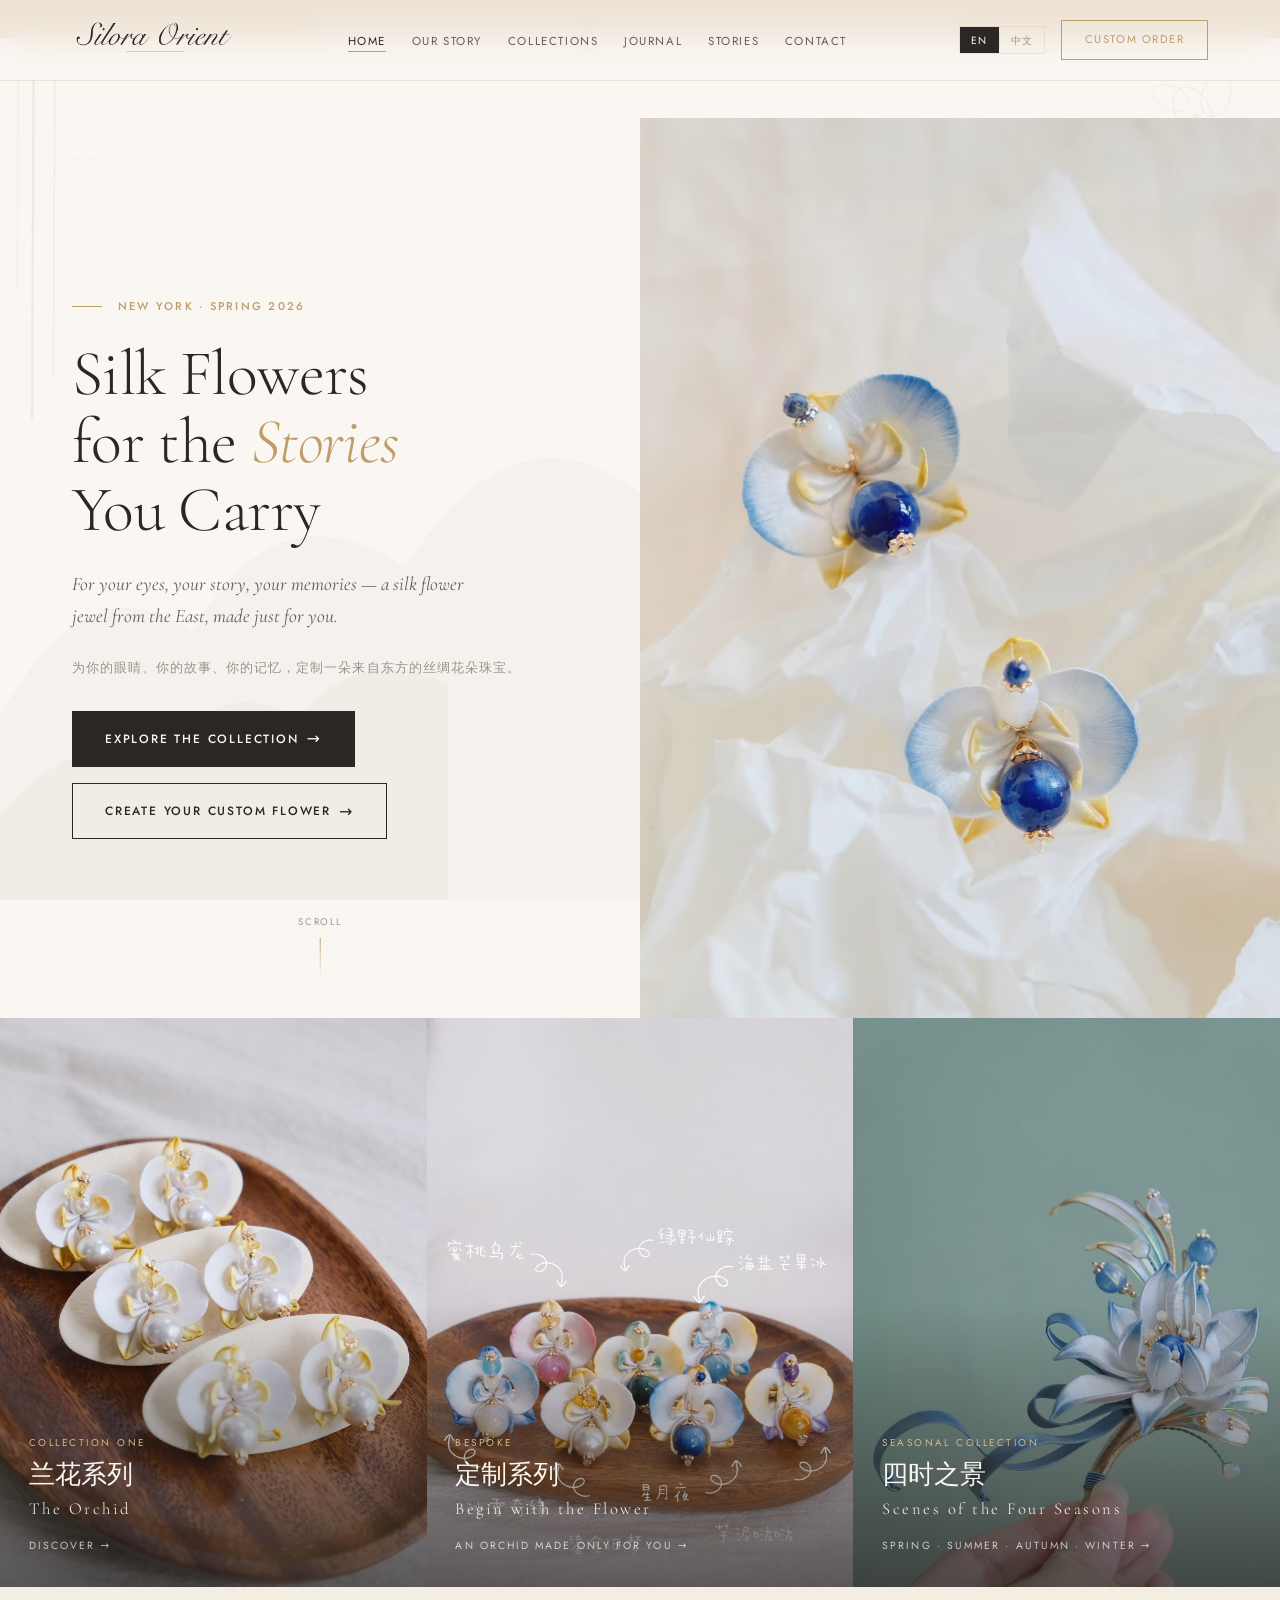
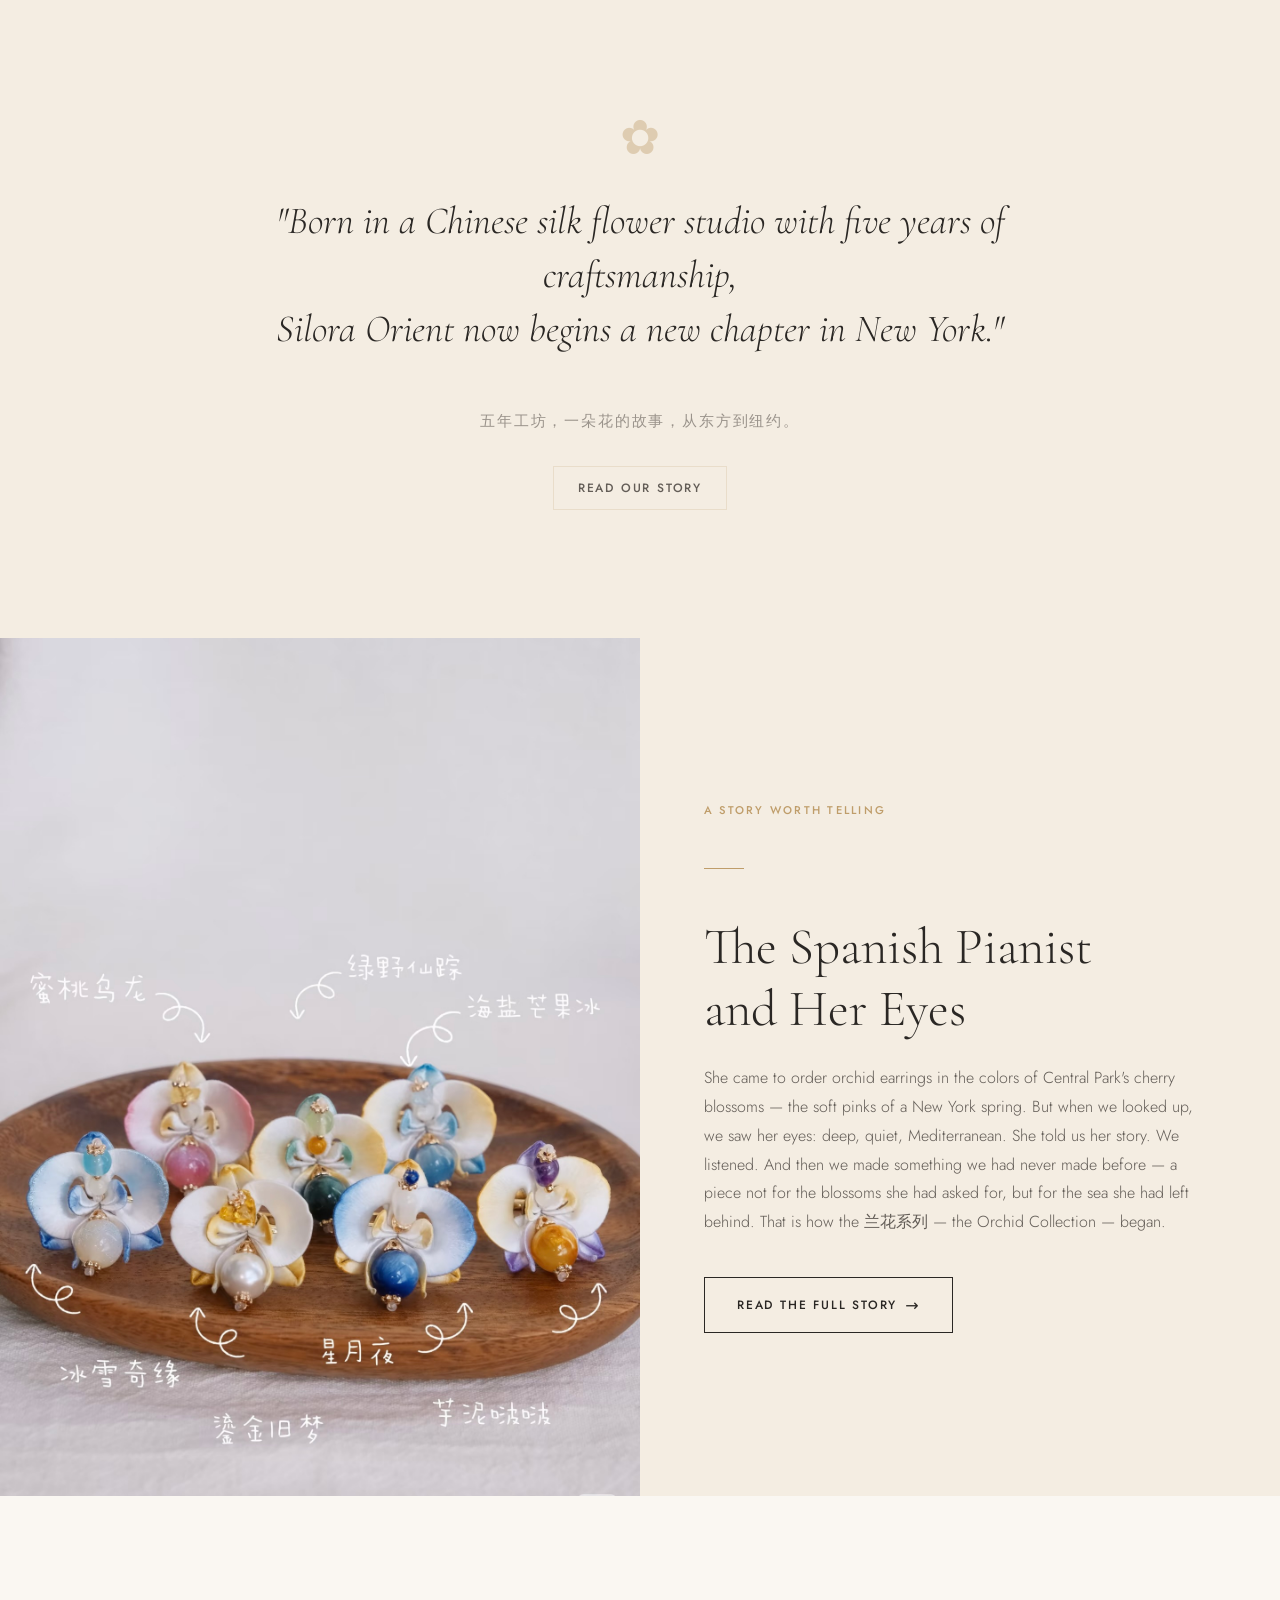
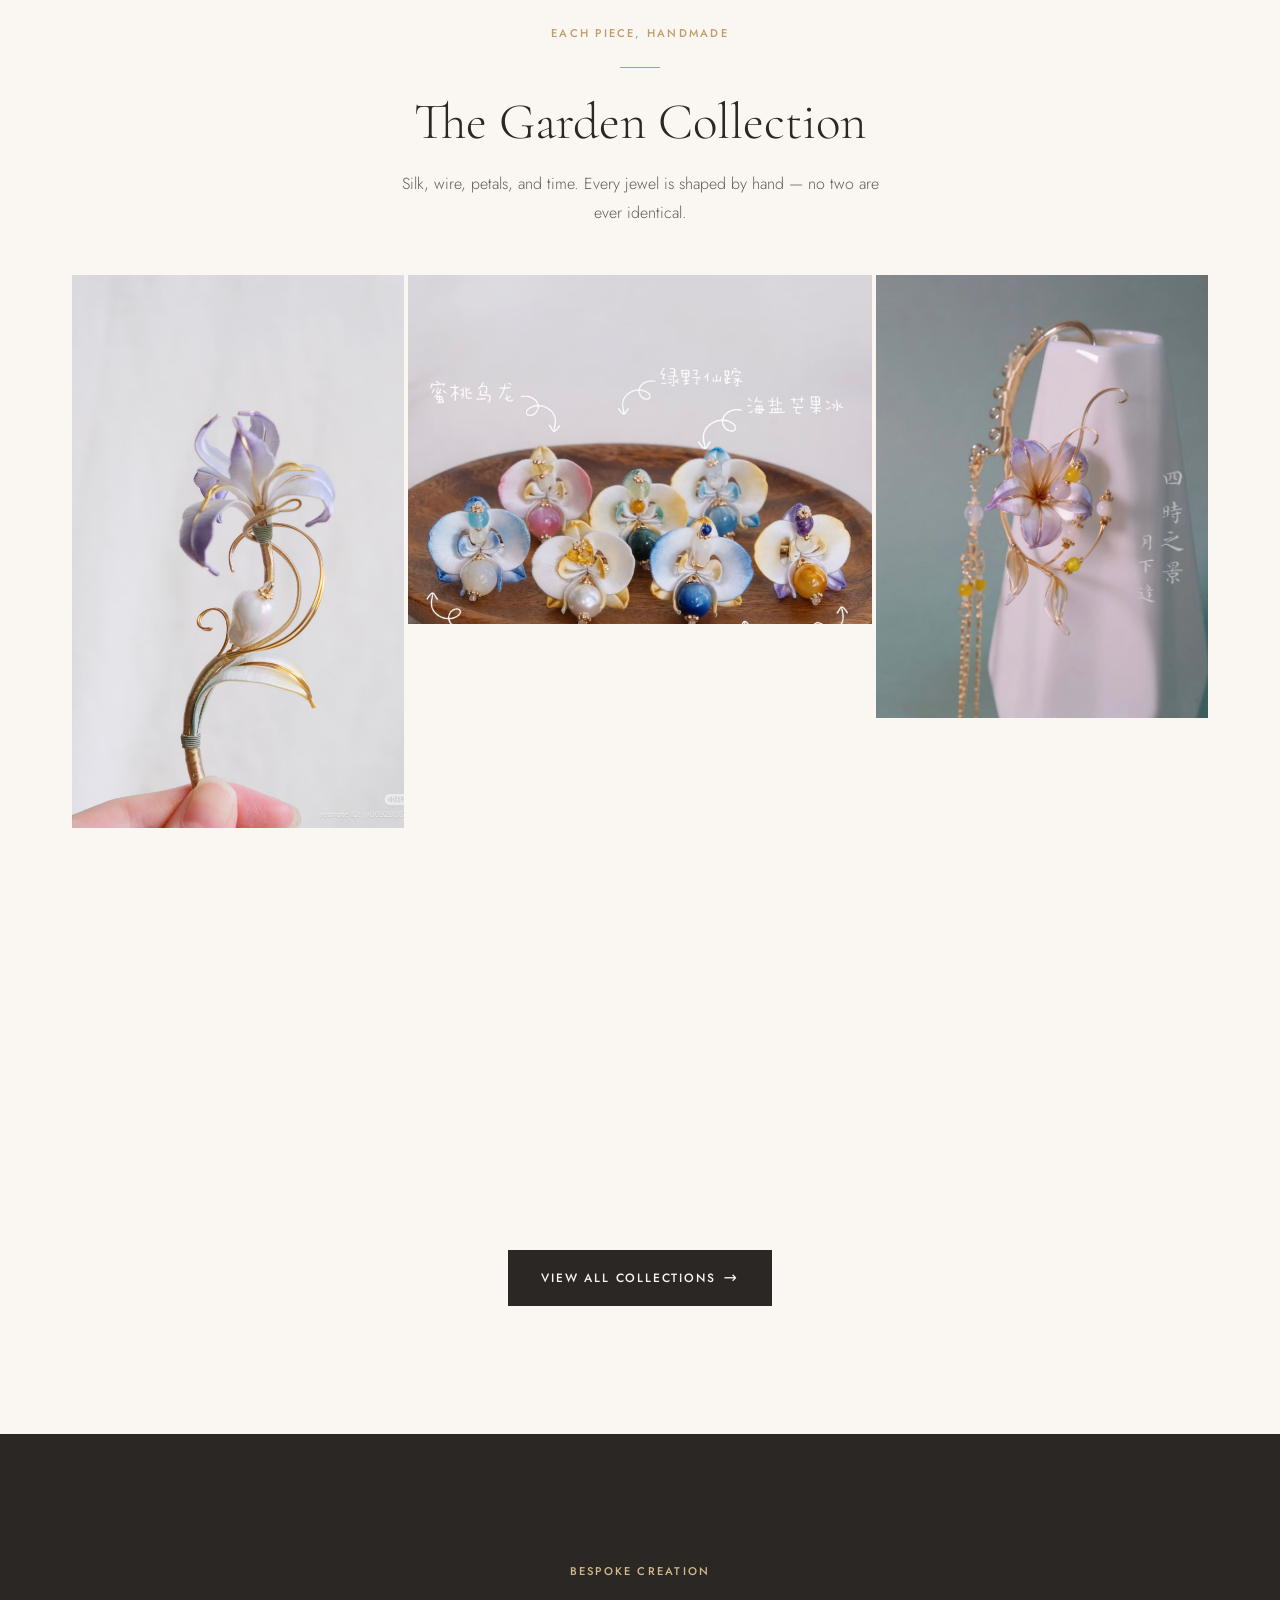
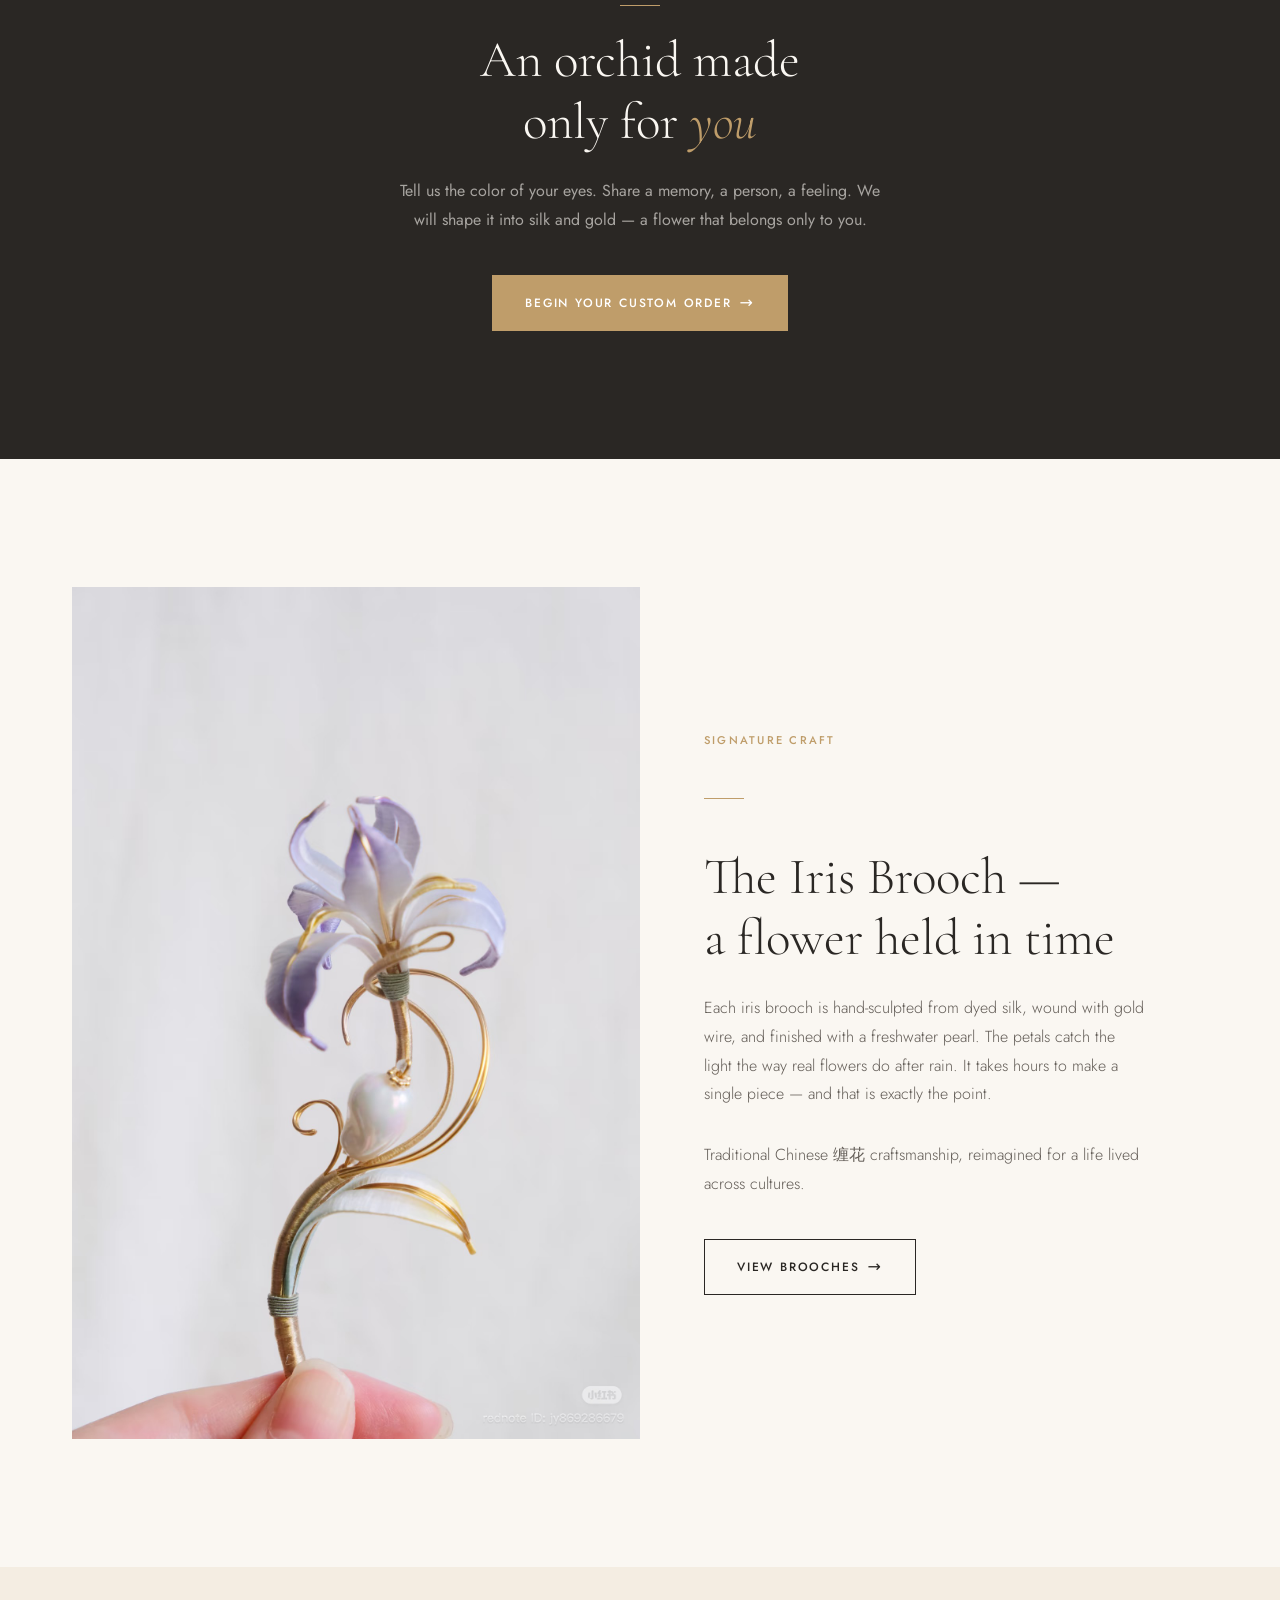
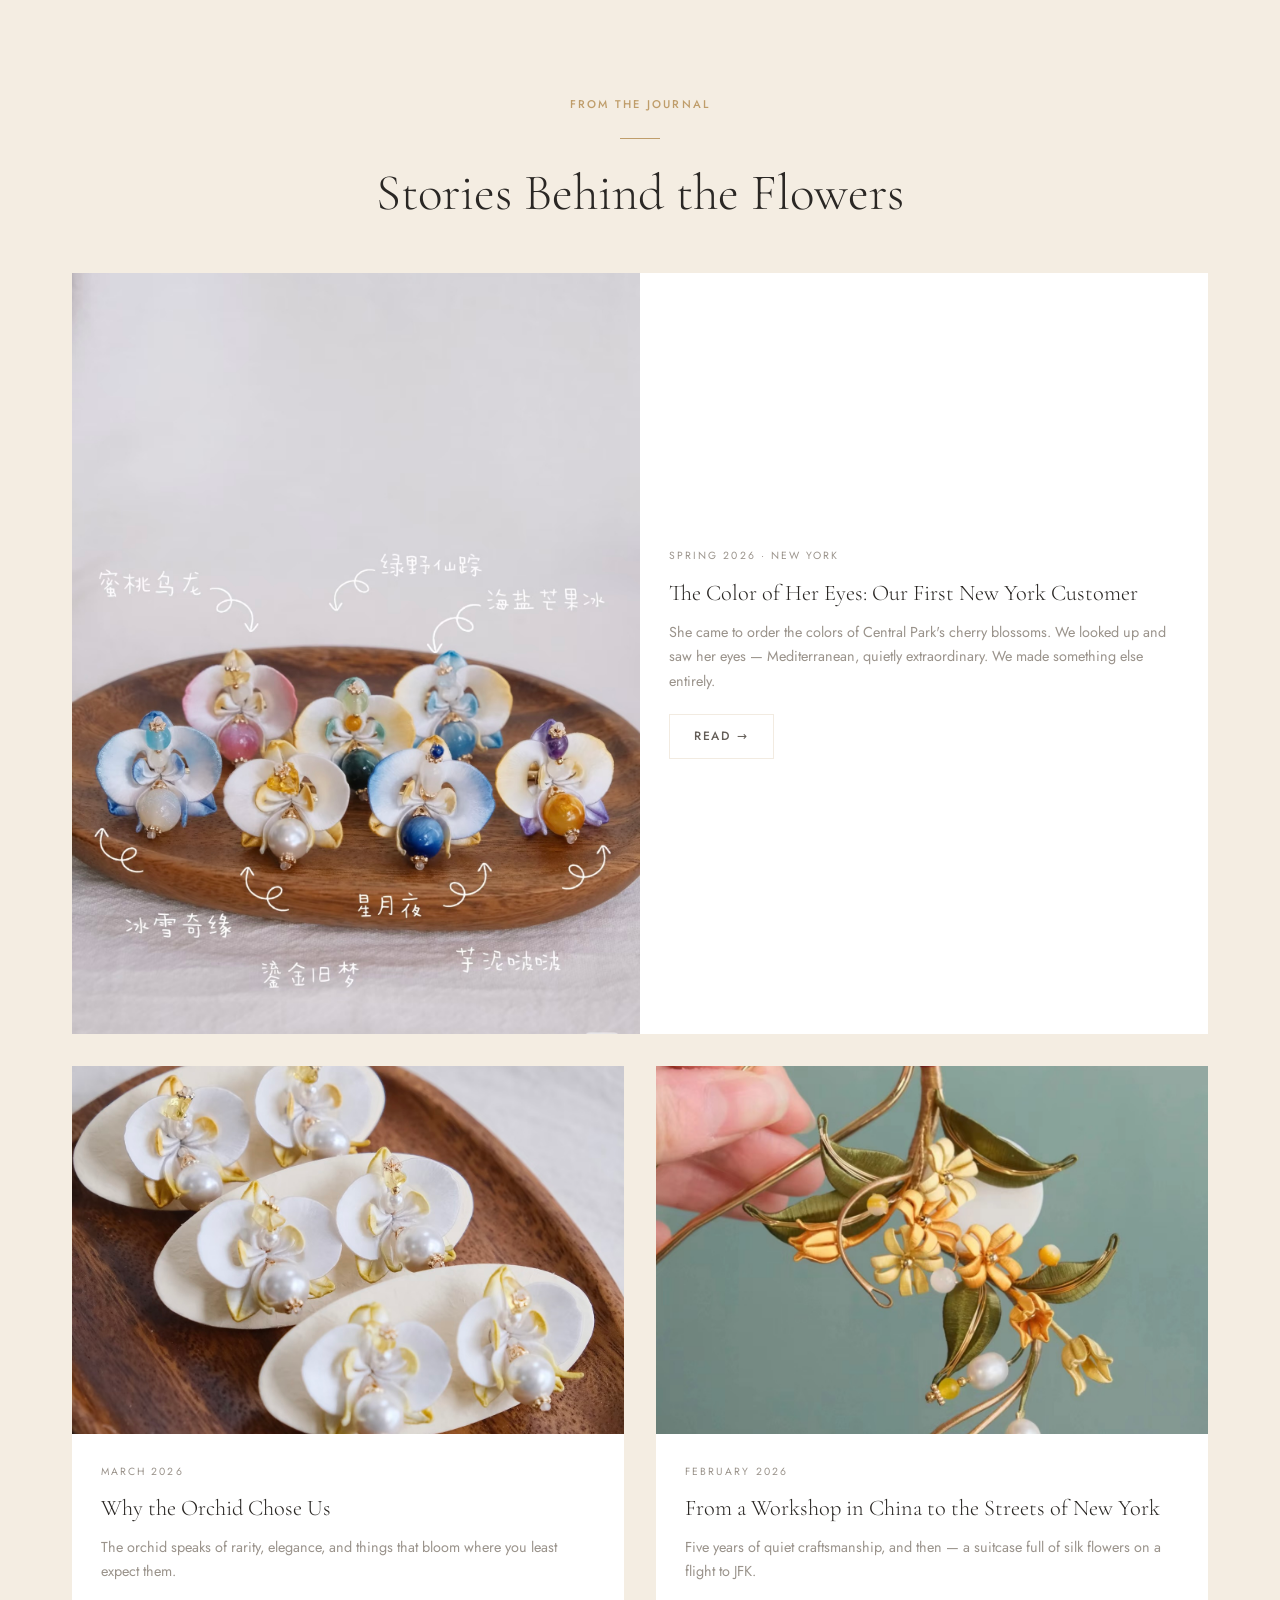
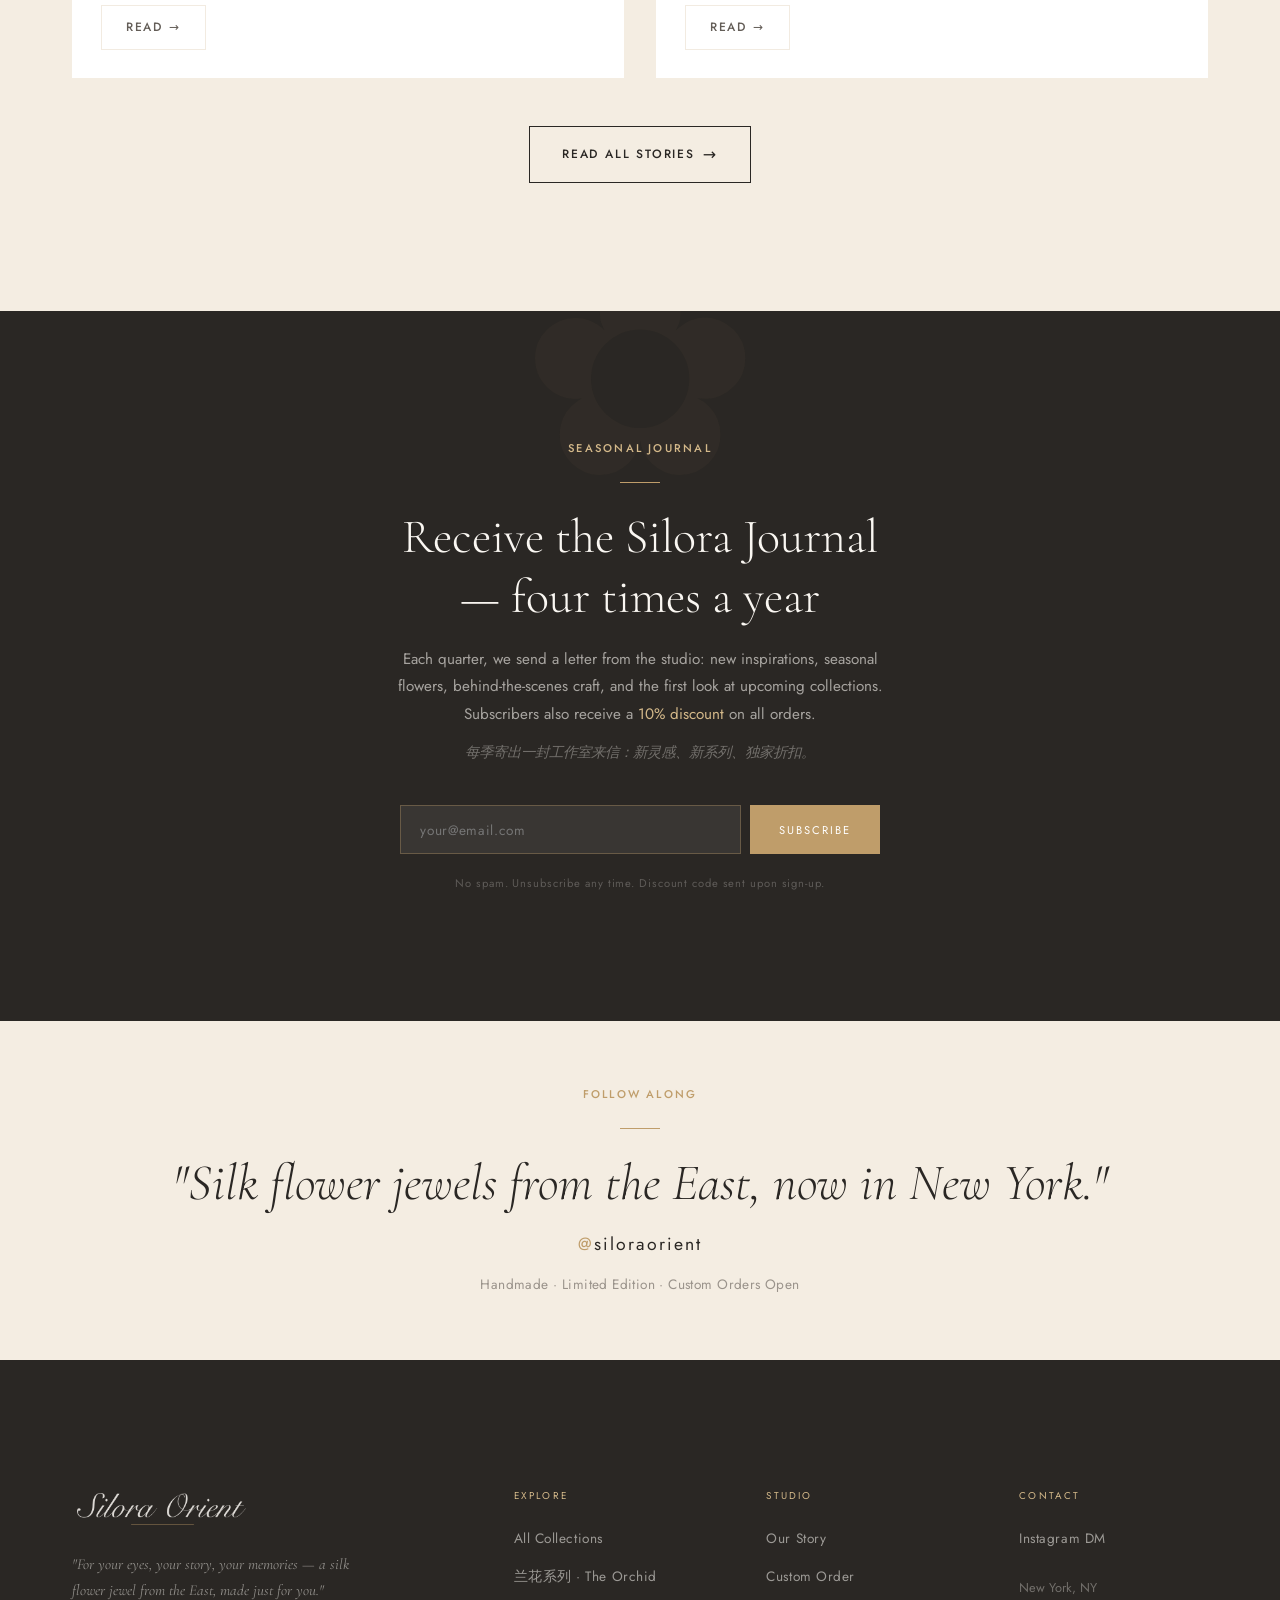
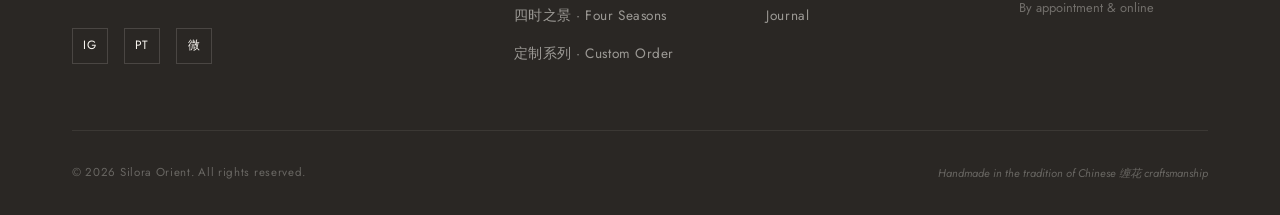
==== index.html @ 1bff58b3 "feat: Snell Roundhand handwritten logo across all pages Generate brand identity images (Pillow + mac" ====
<!DOCTYPE html>
<html lang="en">
<head>
  <meta charset="UTF-8" />
  <meta name="viewport" content="width=device-width, initial-scale=1.0" />
  <title>Silora Orient — Silk Flower Jewels from the East</title>
  <meta name="description" content="Handmade silk flower jewelry inspired by Eastern aesthetics, memory, and personal stories. Now in New York." />
  <link rel="stylesheet" href="styles.css" />
  <!-- Google Analytics 4 — replace G-XXXXXXXXXX with real Measurement ID -->
  <script async src="https://www.googletagmanager.com/gtag/js?id=G-XXXXXXXXXX"></script>
  <script>
    window.dataLayer = window.dataLayer || [];
    function gtag(){dataLayer.push(arguments);}
    gtag('js', new Date());
    gtag('config', 'G-XXXXXXXXXX');
  </script>
  <style>
    /* ---- Hero image placeholder colors ---- */
    .hero-image { background: linear-gradient(160deg, #EDE8DC 0%, #D4C9B8 100%); }

    /* ---- Manifesto special layout ---- */
    .manifesto-inner {
      display: flex;
      flex-direction: column;
      align-items: center;
      gap: 2rem;
    }
    .manifesto-floral {
      font-family: 'Cormorant Garamond', serif;
      font-size: 3rem;
      color: var(--gold);
      opacity: 0.4;
      line-height: 1;
    }

    /* ---- Gallery mosaic ---- */
    .gallery-mosaic {
      display: grid;
      grid-template-columns: 1fr 1.4fr 1fr;
      grid-template-rows: auto;
      gap: 4px;
    }
    .gallery-mosaic .gm-a {
      grid-column: 1; grid-row: 1 / 3;
      aspect-ratio: 3/5;
    }
    .gallery-mosaic .gm-b {
      grid-column: 2; grid-row: 1;
      aspect-ratio: 4/3;
    }
    .gallery-mosaic .gm-c {
      grid-column: 3; grid-row: 1;
      aspect-ratio: 3/4;
    }
    .gallery-mosaic .gm-d {
      grid-column: 2 / 4; grid-row: 2;
      aspect-ratio: 5/3;
    }

    @media (max-width: 768px) {
      .gallery-mosaic {
        grid-template-columns: 1fr 1fr;
        grid-template-rows: auto;
      }
      .gallery-mosaic .gm-a,
      .gallery-mosaic .gm-b,
      .gallery-mosaic .gm-c,
      .gallery-mosaic .gm-d {
        grid-column: auto; grid-row: auto; aspect-ratio: 1/1;
      }
    }

    /* ---- Instagram teaser ---- */
    .insta-strip {
      background: var(--cream);
      padding: 4rem var(--space-md);
      text-align: center;
    }
    .insta-handle {
      font-family: var(--font-sans);
      font-size: 1.1rem;
      letter-spacing: 0.12em;
      color: var(--text-dark);
      margin-top: 1rem;
    }
    .insta-handle span { color: var(--gold); }

    /* ---- NY Launch banner ---- */
    .launch-banner {
      background: var(--gold);
      color: var(--white);
      text-align: center;
      padding: 0.6rem;
      font-size: 0.7rem;
      letter-spacing: 0.2em;
      text-transform: uppercase;
      font-family: var(--font-sans);
    }

    /* ---- Teaser image placeholder backgrounds ---- */
    .teaser-eye    { background: linear-gradient(135deg, #D4C0C0 0%, #E8D0C8 100%); }
    .teaser-orchid { background: linear-gradient(135deg, #E8E4F0 0%, #C8B8D4 100%); }
    .teaser-memory { background: linear-gradient(135deg, #D8E4D0 0%, #C4CEBC 100%); }
  </style>
</head>
<body>

<!-- Launch Banner -->
<div class="launch-banner">
  Now in New York — Spring 2026 &nbsp;·&nbsp; Handmade silk flower jewelry from the East
</div>

<!-- Navigation -->
<nav class="nav" id="nav">
  <div class="nav-inner">
    <a href="index.html" class="nav-logo"><img src="images/silora-logo.png" alt="Silora Orient" /></a>
    <ul class="nav-links">
      <li><a href="index.html"            class="nav-link active" data-i18n="nav.home">Home</a></li>
      <li><a href="about.html"            class="nav-link" data-i18n="nav.our_story">Our Story</a></li>
      <li><a href="other-collections.html" class="nav-link" data-i18n="nav.collections">Collections</a></li>
      <li><a href="journal.html"          class="nav-link" data-i18n="nav.journal">Journal</a></li>
      <li><a href="stories.html"          class="nav-link" data-i18n="nav.stories">Stories</a></li>
      <li><a href="contact.html"          class="nav-link" data-i18n="nav.contact">Contact</a></li>
    </ul>
    <div style="display:flex; align-items:center; gap:1rem;">
      <div class="lang-switch" id="langSwitch">
        <button class="lang-btn active" data-lang="en">EN</button>
        <div class="lang-divider-line"></div>
        <button class="lang-btn" data-lang="zh">中文</button>
      </div>
      <a href="custom.html" class="nav-cta" data-i18n="nav.custom_order">Custom Order</a>
    </div>
    <button class="nav-hamburger" id="hamburger" aria-label="Menu">
      <span></span><span></span><span></span>
    </button>
  </div>
</nav>

<!-- Mobile Menu -->
<div class="mobile-menu" id="mobileMenu">
  <a href="index.html"            class="nav-link" data-i18n="nav.home">Home</a>
  <a href="about.html"            class="nav-link" data-i18n="nav.our_story">Our Story</a>
  <a href="other-collections.html" class="nav-link" data-i18n="nav.collections">Collections</a>
  <a href="journal.html"          class="nav-link" data-i18n="nav.journal">Journal</a>
  <a href="stories.html"          class="nav-link" data-i18n="nav.stories">Stories</a>
  <a href="contact.html"          class="nav-link" data-i18n="nav.contact">Contact</a>
  <a href="custom.html" class="btn btn-gold" style="margin-top:1rem;" data-i18n="nav.custom_order">Custom Order</a>
</div>

<!-- ============================================================ HERO -->
<section class="hero">
  <div class="hero-content">
    <div class="hero-eyebrow">
      <span class="t-label">New York · Spring 2026</span>
    </div>
    <h1 class="hero-title reveal">
      Silk Flowers<br>for the <em>Stories</em><br>You Carry
    </h1>
    <p class="hero-tagline reveal reveal-delay-1">
      For your eyes, your story, your memories — a silk flower jewel from the East, made just for you.
    </p>
    <p class="hero-chinese reveal reveal-delay-2">
      为你的眼睛、你的故事、你的记忆，定制一朵来自东方的丝绸花朵珠宝。
    </p>
    <div class="hero-actions reveal reveal-delay-3">
      <a href="other-collections.html" class="btn btn-primary btn-arrow">Explore the Collection</a>
      <a href="custom.html" class="btn btn-outline btn-arrow">Create Your Custom Flower</a>
    </div>
  </div>

  <div class="hero-image">
    <img src="images/blue%20orchid.jpg" alt="Blue silk orchid earrings — Silora Orient signature piece" />
  </div>

  <div class="hero-scroll" style="left:25%;">
    <span>Scroll</span>
    <div class="hero-scroll-line"></div>
  </div>
</section>

<!-- ============================================================ FEATURED COLLECTIONS -->
<section class="collections-teasers">

  <div class="teaser-card">
    <div class="teaser-eye" style="height:100%; min-height:500px;">
      <img src="images/white-orchid-earrings.jpg" alt="兰花系列 — The Orchid Collection, silk flower earrings" />
    </div>
    <div class="teaser-overlay">
      <span class="teaser-label">Collection One</span>
      <h2 class="teaser-title">兰花系列<br><em style="font-size:0.65em;letter-spacing:0.15em;font-style:normal;">The Orchid</em></h2>
      <a href="other-collections.html" class="teaser-link">Discover →</a>
    </div>
  </div>

  <div class="teaser-card">
    <div class="teaser-orchid" style="height:100%; min-height:500px;">
      <img src="images/orchid-collection.jpg" alt="定制系列 — Bespoke silk orchid jewelry" />
    </div>
    <div class="teaser-overlay">
      <span class="teaser-label">Bespoke</span>
      <h2 class="teaser-title">定制系列<br><em style="font-size:0.65em;letter-spacing:0.15em;font-style:normal;">Begin with the Flower</em></h2>
      <a href="custom.html" class="teaser-link">An orchid made only for you →</a>
    </div>
  </div>

  <div class="teaser-card">
    <div class="teaser-memory" style="height:100%; min-height:500px;">
      <img src="images/lotus-rising.jpg" alt="四时之景 — Four Seasons Collection, lotus in summer" />
    </div>
    <div class="teaser-overlay">
      <span class="teaser-label">Seasonal Collection</span>
      <h2 class="teaser-title">四时之景<br><em style="font-size:0.65em;letter-spacing:0.15em;font-style:normal;">Scenes of the Four Seasons</em></h2>
      <a href="other-collections.html" class="teaser-link">Spring · Summer · Autumn · Winter →</a>
    </div>
  </div>

</section>

<!-- ============================================================ MANIFESTO -->
<div class="manifesto">
  <div class="manifesto-inner">
    <div class="manifesto-floral">✿</div>
    <blockquote class="manifesto-quote reveal">
      "Born in a Chinese silk flower studio with five years of craftsmanship,<br>
      Silora Orient now begins a new chapter in New York."
    </blockquote>
    <p class="manifesto-quote-zh reveal reveal-delay-1">
      五年工坊，一朵花的故事，从东方到纽约。
    </p>
    <a href="about.html" class="btn btn-ghost reveal reveal-delay-2">Read Our Story</a>
  </div>
</div>

<!-- ============================================================ STORY STRIP: First Customer -->
<div class="story-strip">
  <div class="story-strip-image">
    <img src="images/orchid-collection.jpg" alt="The first customer's silk flower earrings — blue and pink orchids inspired by her eyes" />
  </div>
  <div class="story-strip-content">
    <p class="t-label reveal">A Story Worth Telling</p>
    <div class="divider divider-left"></div>
    <h2 class="t-headline reveal reveal-delay-1">
      The Spanish Pianist<br>and Her Eyes
    </h2>
    <p class="t-body reveal reveal-delay-2">
      She came to order orchid earrings in the colors of Central Park's cherry blossoms — the soft pinks of a New York spring. But when we looked up, we saw her eyes: deep, quiet, Mediterranean. She told us her story. We listened. And then we made something we had never made before — a piece not for the blossoms she had asked for, but for the sea she had left behind. That is how the 兰花系列 — the Orchid Collection — began.
    </p>
    <div class="reveal reveal-delay-3">
      <a href="about.html#first-customer" class="btn btn-outline btn-arrow" style="margin-top:1rem;">Read the Full Story</a>
    </div>
  </div>
</div>

<!-- ============================================================ GALLERY MOSAIC -->
<section style="background: var(--ivory); padding: var(--space-xl) 0;">
  <div class="container">
    <div style="text-align:center; margin-bottom: 3rem;">
      <p class="t-label reveal">Each Piece, Handmade</p>
      <div class="divider"></div>
      <h2 class="t-headline reveal reveal-delay-1">The Garden Collection</h2>
      <p class="t-body reveal reveal-delay-2" style="max-width:480px; margin: 1rem auto 0;">
        Silk, wire, petals, and time. Every jewel is shaped by hand — no two are ever identical.
      </p>
    </div>

    <div class="gallery-mosaic">
      <div class="gm-a gallery-item img-bg-iris">
        <img src="images/iris-brooch.jpg" alt="Purple iris silk brooch with pearl and gold wire" />
      </div>
      <div class="gm-b gallery-item img-bg-orchid">
        <img src="images/orchid-collection.jpg" alt="Orchid earrings collection — multiple color stories" />
      </div>
      <div class="gm-c gallery-item img-bg-pearl">
        <img src="images/lily-moonlight.jpg" alt="Lily in Moonlight — spring series silk flower jewelry" />
      </div>
      <div class="gm-d gallery-item img-bg-pearl">
        <img src="images/white-orchid-earrings.jpg" alt="White orchid pearl earrings — signature collection" />
      </div>
    </div>

    <div style="text-align:center; margin-top: 3rem;">
      <a href="other-collections.html" class="btn btn-primary btn-arrow reveal">View All Collections</a>
    </div>
  </div>
</section>

<!-- ============================================================ CUSTOM ORDER TEASER -->
<section style="background: var(--text-dark); padding: var(--space-xl) 0; text-align: center;">
  <div class="container">
    <p class="t-label" style="color: var(--gold-light);" class="reveal">Bespoke Creation</p>
    <div class="divider"></div>
    <h2 style="font-family: var(--font-serif); font-size: clamp(2rem, 4vw, 3.5rem); font-weight: 300; color: var(--ivory); line-height: 1.2; margin-bottom: 1.5rem;" class="reveal">
      An orchid made<br>only for <em style="color: var(--gold); font-style: italic;">you</em>
    </h2>
    <p style="max-width: 480px; margin: 0 auto 2.5rem; font-size: 1rem; color: rgba(250,247,242,0.6); line-height: 1.8;" class="reveal">
      Tell us the color of your eyes. Share a memory, a person, a feeling. We will shape it into silk and gold — a flower that belongs only to you.
    </p>
    <a href="custom.html" class="btn btn-gold btn-arrow reveal">Begin Your Custom Order</a>
  </div>
</section>

<!-- ============================================================ IRIS BROOCH FEATURE -->
<section style="padding: var(--space-xl) 0; background: var(--ivory);">
  <div class="container">
    <div class="feature-block">
      <div class="feature-image img-bg-iris">
        <img src="images/iris-brooch.jpg" alt="Handmade purple iris brooch — silk petals, pearl, gold wire" style="object-position: center top;" />
      </div>
      <div class="feature-content">
        <p class="t-label reveal">Signature Craft</p>
        <div class="divider divider-left"></div>
        <h2 class="t-headline reveal reveal-delay-1">
          The Iris Brooch —<br>a flower held in time
        </h2>
        <p class="t-body reveal reveal-delay-2">
          Each iris brooch is hand-sculpted from dyed silk, wound with gold wire, and finished with a freshwater pearl. The petals catch the light the way real flowers do after rain. It takes hours to make a single piece — and that is exactly the point.
        </p>
        <p class="t-body reveal reveal-delay-3" style="margin-top: 0.5rem;">
          Traditional Chinese 缠花 craftsmanship, reimagined for a life lived across cultures.
        </p>
        <a href="collections.html" class="btn btn-outline btn-arrow reveal reveal-delay-4" style="width: fit-content; margin-top: 1rem;">View Brooches</a>
      </div>
    </div>
  </div>
</section>

<!-- ============================================================ JOURNAL PREVIEW -->
<section style="background: var(--cream); padding: var(--space-xl) 0;">
  <div class="container">
    <div style="text-align: center; margin-bottom: 3rem;">
      <p class="t-label reveal">From the Journal</p>
      <div class="divider"></div>
      <h2 class="t-headline reveal reveal-delay-1">Stories Behind the Flowers</h2>
    </div>

    <div class="journal-grid">
      <div class="journal-card featured reveal">
        <div class="journal-card-image">
          <img src="images/orchid-collection.jpg" alt="The story of the first customer and eye color jewelry" />
        </div>
        <div class="journal-card-body">
          <span class="journal-date">Spring 2026 · New York</span>
          <h3 class="journal-title">The Color of Her Eyes: Our First New York Customer</h3>
          <p class="journal-excerpt">
            She came to order the colors of Central Park's cherry blossoms. We looked up and saw her eyes — Mediterranean, quietly extraordinary. We made something else entirely.
          </p>
          <a href="journal.html" class="btn btn-ghost" style="width: fit-content; margin-top: 0.5rem;">Read →</a>
        </div>
      </div>

      <div class="journal-card reveal reveal-delay-1">
        <div class="journal-card-image img-bg-iris">
          <img src="images/white-orchid-earrings.jpg" alt="Why orchids became the symbol of Silora Orient" />
        </div>
        <div class="journal-card-body">
          <span class="journal-date">March 2026</span>
          <h3 class="journal-title">Why the Orchid Chose Us</h3>
          <p class="journal-excerpt">The orchid speaks of rarity, elegance, and things that bloom where you least expect them.</p>
          <a href="journal.html" class="btn btn-ghost" style="width: fit-content; margin-top: 0.5rem;">Read →</a>
        </div>
      </div>

      <div class="journal-card reveal reveal-delay-2">
        <div class="journal-card-image img-bg-garden">
          <img src="images/osmanthus-1.jpg" alt="From a Chinese studio to New York" />
        </div>
        <div class="journal-card-body">
          <span class="journal-date">February 2026</span>
          <h3 class="journal-title">From a Workshop in China to the Streets of New York</h3>
          <p class="journal-excerpt">Five years of quiet craftsmanship, and then — a suitcase full of silk flowers on a flight to JFK.</p>
          <a href="journal.html" class="btn btn-ghost" style="width: fit-content; margin-top: 0.5rem;">Read →</a>
        </div>
      </div>
    </div>

    <div style="text-align: center; margin-top: 3rem;">
      <a href="journal.html" class="btn btn-outline btn-arrow reveal">Read All Stories</a>
    </div>
  </div>
</section>

<!-- ============================================================ JOURNAL SUBSCRIPTION -->
<section id="subscribe" style="background: var(--text-dark); padding: var(--space-xl) 0; position: relative; overflow: hidden;">
  <div style="position: absolute; top: -10%; left: 50%; transform: translateX(-50%); font-family: var(--font-serif); font-size: 18rem; color: rgba(191,157,106,0.04); line-height: 1; pointer-events: none; white-space: nowrap; user-select: none;">✿</div>
  <div class="container" style="position: relative; z-index: 1; max-width: 680px; text-align: center;">
    <p class="t-label reveal" style="color: var(--gold-light);">Seasonal Journal</p>
    <div class="divider"></div>
    <h2 class="reveal reveal-delay-1" style="font-family: var(--font-serif); font-size: clamp(2rem, 4vw, 3rem); font-weight: 300; color: var(--ivory); line-height: 1.25; margin-bottom: 1.2rem;">
      Receive the Silora Journal<br>— four times a year
    </h2>
    <p class="reveal reveal-delay-2" style="font-size: 0.95rem; color: rgba(250,247,242,0.6); line-height: 1.8; max-width: 500px; margin: 0 auto 0.8rem;">
      Each quarter, we send a letter from the studio: new inspirations, seasonal flowers, behind-the-scenes craft, and the first look at upcoming collections. Subscribers also receive a <strong style="color: var(--gold-light); font-weight: 400;">10% discount</strong> on all orders.
    </p>
    <p class="reveal reveal-delay-2" style="font-family: var(--font-serif); font-style: italic; font-size: 0.9rem; color: rgba(250,247,242,0.35); margin-bottom: 2.5rem;">每季寄出一封工作室来信：新灵感、新系列、独家折扣。</p>

    <form id="subscribeForm" action="https://formspree.io/f/xlgopzqb" method="POST" class="reveal reveal-delay-3"
          style="display: flex; gap: 0; max-width: 480px; margin: 0 auto; flex-wrap: wrap; gap: 0.6rem;">
      <input type="hidden" name="_subject" value="New Journal Subscriber — Silora Orient" />
      <input type="hidden" name="type" value="journal_subscription" />
      <input type="email" name="email" required placeholder="your@email.com"
             style="flex: 1; min-width: 220px; padding: 0.85rem 1.2rem; background: rgba(255,255,255,0.07); border: 1px solid rgba(191,157,106,0.35); color: var(--ivory); font-family: var(--font-sans); font-size: 0.85rem; outline: none; letter-spacing: 0.05em;"
             onfocus="this.style.borderColor='var(--gold)'" onblur="this.style.borderColor='rgba(191,157,106,0.35)'" />
      <button type="submit"
              style="padding: 0.85rem 1.8rem; background: var(--gold); color: var(--white); border: none; font-family: var(--font-sans); font-size: 0.7rem; letter-spacing: 0.18em; text-transform: uppercase; cursor: pointer; transition: background 0.2s; white-space: nowrap;"
              onmouseover="this.style.background='var(--gold-light)'" onmouseout="this.style.background='var(--gold)'">
        Subscribe
      </button>
    </form>
    <p id="subscribeConfirm" style="display:none; margin-top:1.2rem; font-family: var(--font-serif); font-style: italic; color: var(--gold-light); font-size: 0.95rem;">
      Thank you — your first letter is on its way. ✿
    </p>
    <p class="reveal reveal-delay-4" style="margin-top: 1.2rem; font-size: 0.7rem; color: rgba(250,247,242,0.25); letter-spacing: 0.08em;">
      No spam. Unsubscribe any time. Discount code sent upon sign-up.
    </p>
  </div>
</section>
<script>
  document.getElementById('subscribeForm').addEventListener('submit', function(e) {
    e.preventDefault();
    fetch(this.action, { method: 'POST', body: new FormData(this), headers: { 'Accept': 'application/json' } })
      .then(r => {
        if (r.ok) {
          this.style.display = 'none';
          document.getElementById('subscribeConfirm').style.display = 'block';
        }
      });
  });
</script>

<!-- ============================================================ INSTAGRAM -->
<div class="insta-strip">
  <p class="t-label reveal">Follow Along</p>
  <div class="divider"></div>
  <p class="t-headline reveal reveal-delay-1" style="font-family: var(--font-serif); font-style: italic;">
    "Silk flower jewels from the East, now in New York."
  </p>
  <p class="insta-handle reveal reveal-delay-2"><span>@</span>siloraorient</p>
  <p class="t-small reveal reveal-delay-3" style="margin-top: 0.8rem;">
    Handmade · Limited Edition · Custom Orders Open
  </p>
</div>

<!-- ============================================================ FOOTER -->
<footer class="footer">
  <div class="container">
    <div class="footer-top">
      <div class="footer-brand">
        <div class="nav-logo" style="color: var(--ivory); margin-bottom: 1rem;"><img src="images/silora-logo-light.png" alt="Silora Orient" /></div>
        <p class="footer-tagline">
          "For your eyes, your story, your memories — a silk flower jewel from the East, made just for you."
        </p>
        <div class="footer-social">
          <a href="#" aria-label="Instagram">IG</a>
          <a href="#" aria-label="Pinterest">PT</a>
          <a href="#" aria-label="WeChat">微</a>
        </div>
      </div>

      <div>
        <p class="footer-col-title">Explore</p>
        <ul class="footer-links">
          <li><a href="other-collections.html">All Collections</a></li>
          <li><a href="other-collections.html">兰花系列 · The Orchid</a></li>
          <li><a href="other-collections.html">四时之景 · Four Seasons</a></li>
          <li><a href="custom.html">定制系列 · Custom Order</a></li>
        </ul>
      </div>

      <div>
        <p class="footer-col-title">Studio</p>
        <ul class="footer-links">
          <li><a href="about.html">Our Story</a></li>
          <li><a href="custom.html">Custom Order</a></li>
          <li><a href="journal.html">Journal</a></li>
        </ul>
      </div>

      <div>
        <p class="footer-col-title">Contact</p>
        <ul class="footer-links">
          
          <li><a href="#">Instagram DM</a></li>
          <li style="margin-top: 1rem; color: rgba(250,247,242,0.35); font-size: 0.8rem; line-height: 1.5;">
            New York, NY<br>By appointment &amp; online
          </li>
        </ul>
      </div>
    </div>

    <div class="footer-bottom">
      <p class="footer-copy">© 2026 Silora Orient. All rights reserved.</p>
      <p class="footer-note">Handmade in the tradition of Chinese 缠花 craftsmanship</p>
    </div>
  </div>
</footer>

<script src="main.js"></script>
</body>
</html>
---- styles.css ----
/* ============================================================
   SILORA ORIENT — Design System
   Colors · Typography · Layout · Animations
   ============================================================ */

/* ---------- Google Fonts ---------- */
@import url('https://fonts.googleapis.com/css2?family=Cormorant+Garamond:ital,wght@0,300;0,400;0,500;0,600;1,300;1,400;1,500&family=Jost:wght@300;400;500&family=Parisienne&display=swap');

/* ---------- Custom Properties ---------- */
:root {
  /* Colors */
  --ivory:      #FAF7F2;
  --cream:      #F4EDE2;
  --cream-mid:  #EDE3D4;
  --blush:      #F0D6CF;
  --blush-deep: #D9A89E;
  --gold:       #BF9D6A;
  --gold-light: #D4B98A;
  --sage:       #A8B89C;
  --sage-light: #C8D5C0;
  --lavender:   #C4BAD4;
  --text-dark:  #2A2724;
  --text-mid:   #635D57;
  --text-light: #9A938B;
  --white:      #FFFFFF;
  --border:     rgba(191, 157, 106, 0.2);
  --shadow:     rgba(42, 39, 36, 0.06);

  /* Typography */
  --font-serif: 'Cormorant Garamond', Georgia, serif;
  --font-sans:  'Jost', system-ui, sans-serif;

  /* Spacing */
  --space-xs:   0.5rem;
  --space-sm:   1rem;
  --space-md:   2rem;
  --space-lg:   4rem;
  --space-xl:   8rem;

  /* Layout */
  --max-w:      1200px;
  --nav-h:      80px;

  /* Transitions */
  --ease:       cubic-bezier(0.25, 0.46, 0.45, 0.94);
  --ease-in:    cubic-bezier(0.4, 0, 1, 1);
  --ease-out:   cubic-bezier(0, 0, 0.2, 1);
  --duration:   0.6s;
}

/* ---------- Reset ---------- */
*, *::before, *::after { box-sizing: border-box; margin: 0; padding: 0; }

html {
  scroll-behavior: smooth;
  font-size: 16px;
}

body {
  font-family: var(--font-sans);
  color: var(--text-dark);
  background: var(--ivory);
  line-height: 1.7;
  -webkit-font-smoothing: antialiased;
  overflow-x: hidden;
  cursor: url('images/cursor-chuanghua.svg') 16 16, auto;
}

/* Restore pointer for interactive elements */
a, button, [role="button"], label, select, input[type="checkbox"],
input[type="radio"], input[type="submit"], input[type="button"],
.filter-tab, .btn, .task-btn, .lang-btn, .nav-logo, .wf-card {
  cursor: url('images/cursor-chuanghua.svg') 16 16, pointer;
}

/* ---------- Global ink-painting watermark (写意暗纹) ---------- */
body::before {
  content: '';
  position: fixed;
  inset: 0;
  z-index: 0;
  pointer-events: none;
  background-image: url("data:image/svg+xml,%3Csvg xmlns='http://www.w3.org/2000/svg' width='1200' height='900' viewBox='0 0 1200 900'%3E%3Cg fill='none' stroke='%232A2724' stroke-linecap='round' stroke-linejoin='round'%3E%3C!-- Distant mountain range --%3E%3Cpath d='M 0 700 Q 80 550 180 620 Q 260 480 380 560 Q 480 400 600 490 Q 700 360 820 450 Q 920 320 1040 420 Q 1120 370 1200 400 L 1200 900 L 0 900 Z' fill='%232A2724' fill-opacity='0.018' stroke='none'/%3E%3C!-- Foreground mountain --%3E%3Cpath d='M -20 820 Q 60 700 160 740 Q 200 660 280 700 Q 340 630 420 670 L 420 900 L -20 900 Z' fill='%232A2724' fill-opacity='0.022' stroke='none'/%3E%3C!-- Bamboo stalks left --%3E%3Cline x1='32' y1='0' x2='30' y2='420' stroke-width='2.2' opacity='0.055'/%3E%3Cline x1='52' y1='0' x2='50' y2='380' stroke-width='1.6' opacity='0.04'/%3E%3Cline x1='18' y1='0' x2='16' y2='300' stroke-width='1.2' opacity='0.03'/%3E%3C!-- Bamboo nodes --%3E%3Cpath d='M 30 80 Q 28 78 32 78' stroke-width='0.8' opacity='0.05'/%3E%3Cpath d='M 30 160 Q 28 158 32 158' stroke-width='0.8' opacity='0.05'/%3E%3Cpath d='M 30 240 Q 28 238 32 238' stroke-width='0.8' opacity='0.05'/%3E%3Cpath d='M 30 320 Q 28 318 32 318' stroke-width='0.8' opacity='0.05'/%3E%3Cpath d='M 50 90 Q 48 88 54 88' stroke-width='0.6' opacity='0.04'/%3E%3Cpath d='M 50 190 Q 48 188 54 188' stroke-width='0.6' opacity='0.04'/%3E%3C!-- Bamboo leaves left --%3E%3Cpath d='M 32 80 Q 55 55 72 68' stroke-width='0.9' opacity='0.045'/%3E%3Cpath d='M 32 80 Q 8 58 -4 72' stroke-width='0.9' opacity='0.04'/%3E%3Cpath d='M 50 190 Q 75 168 90 178' stroke-width='0.8' opacity='0.04'/%3E%3Cpath d='M 32 240 Q 58 218 70 230' stroke-width='0.7' opacity='0.038'/%3E%3C!-- Orchid right side: main stem --%3E%3Cpath d='M 1140 900 C 1160 750 1180 600 1150 480 C 1125 370 1090 280 1120 150' stroke-width='1.4' opacity='0.055'/%3E%3C!-- Orchid leaves --%3E%3Cpath d='M 1155 680 C 1080 620 1040 570 1060 510' stroke-width='1' opacity='0.045'/%3E%3Cpath d='M 1148 580 C 1200 540 1220 490 1195 440' stroke-width='0.9' opacity='0.04'/%3E%3Cpath d='M 1145 480 C 1070 450 1045 400 1075 350' stroke-width='0.85' opacity='0.04'/%3E%3C!-- Orchid blossom 1 --%3E%3Cellipse cx='1118' cy='132' rx='16' ry='24' transform='rotate(-30 1118 132)' stroke-width='0.9' opacity='0.055'/%3E%3Cellipse cx='1140' cy='118' rx='13' ry='20' transform='rotate(20 1140 118)' stroke-width='0.9' opacity='0.055'/%3E%3Cellipse cx='1098' cy='120' rx='11' ry='18' transform='rotate(-65 1098 120)' stroke-width='0.8' opacity='0.045'/%3E%3Ccircle cx='1122' cy='138' r='4' fill='%232A2724' fill-opacity='0.04' stroke='none'/%3E%3C!-- Orchid blossom 2 (smaller) --%3E%3Cellipse cx='1145' cy='270' rx='10' ry='15' transform='rotate(-18 1145 270)' stroke-width='0.7' opacity='0.045'/%3E%3Cellipse cx='1162' cy='260' rx='8' ry='13' transform='rotate(24 1162 260)' stroke-width='0.7' opacity='0.04'/%3E%3Ccircle cx='1150' cy='275' r='3' fill='%232A2724' fill-opacity='0.035' stroke='none'/%3E%3C!-- Orchid bud --%3E%3Cellipse cx='1138' cy='380' rx='6' ry='10' transform='rotate(-8 1138 380)' stroke-width='0.6' opacity='0.04'/%3E%3C!-- Mist horizontal lines (远山云雾) --%3E%3Cline x1='0' y1='510' x2='320' y2='510' stroke-width='0.4' opacity='0.025' stroke-dasharray='8 12'/%3E%3Cline x1='0' y1='530' x2='280' y2='530' stroke-width='0.3' opacity='0.02' stroke-dasharray='6 14'/%3E%3Cline x1='880' y1='380' x2='1200' y2='380' stroke-width='0.4' opacity='0.025' stroke-dasharray='8 12'/%3E%3C/g%3E%3C/svg%3E");
  background-repeat: no-repeat;
  background-size: cover;
  background-position: center;
  opacity: 1;
}

/* All page content needs to sit above the watermark */
body > * { position: relative; z-index: 1; }

img { display: block; width: 100%; height: 100%; object-fit: cover; }
a { color: inherit; text-decoration: none; }
ul { list-style: none; }
button { cursor: pointer; border: none; background: none; font-family: inherit; }

/* ---------- Typography Scale ---------- */
.t-display {
  font-family: var(--font-serif);
  font-size: clamp(3rem, 7vw, 6.5rem);
  font-weight: 300;
  line-height: 1.08;
  letter-spacing: -0.01em;
}

.t-headline {
  font-family: var(--font-serif);
  font-size: clamp(2rem, 4vw, 3.5rem);
  font-weight: 300;
  line-height: 1.2;
}

.t-title {
  font-family: var(--font-serif);
  font-size: clamp(1.4rem, 2.5vw, 2rem);
  font-weight: 400;
  line-height: 1.3;
}

.t-label {
  font-family: var(--font-sans);
  font-size: 0.7rem;
  font-weight: 500;
  letter-spacing: 0.2em;
  text-transform: uppercase;
  color: var(--gold);
}

.t-body {
  font-size: 1rem;
  font-weight: 300;
  line-height: 1.8;
  color: var(--text-mid);
}

.t-small {
  font-size: 0.85rem;
  font-weight: 400;
  color: var(--text-light);
  letter-spacing: 0.03em;
}

.t-italic {
  font-family: var(--font-serif);
  font-style: italic;
  font-weight: 300;
}

/* ---------- Layout Utilities ---------- */
.container {
  max-width: var(--max-w);
  margin: 0 auto;
  padding: 0 var(--space-md);
}

.section {
  padding: var(--space-xl) 0;
}

.section-sm {
  padding: var(--space-lg) 0;
}

.grid-2 {
  display: grid;
  grid-template-columns: 1fr 1fr;
  gap: var(--space-md);
}

.grid-3 {
  display: grid;
  grid-template-columns: repeat(3, 1fr);
  gap: var(--space-md);
}

.grid-4 {
  display: grid;
  grid-template-columns: repeat(4, 1fr);
  gap: var(--space-sm);
}

.flex-center {
  display: flex;
  align-items: center;
  justify-content: center;
}

.flex-between {
  display: flex;
  align-items: center;
  justify-content: space-between;
}

.text-center { text-align: center; }
.text-right  { text-align: right; }

/* ---------- Spacers ---------- */
.spacer-sm { height: var(--space-sm); }
.spacer-md { height: var(--space-md); }
.spacer-lg { height: var(--space-lg); }

/* ---------- Divider ---------- */
.divider {
  width: 40px;
  height: 1px;
  background: var(--gold);
  margin: 1.5rem auto;
}
.divider-left { margin-left: 0; }

/* ---------- Buttons ---------- */
.btn {
  display: inline-flex;
  align-items: center;
  gap: 0.5rem;
  padding: 0.85rem 2rem;
  font-family: var(--font-sans);
  font-size: 0.75rem;
  font-weight: 500;
  letter-spacing: 0.15em;
  text-transform: uppercase;
  transition: all 0.35s var(--ease);
}

.btn-primary {
  background: var(--text-dark);
  color: var(--ivory);
  border: 1px solid var(--text-dark);
}
.btn-primary:hover {
  background: var(--gold);
  border-color: var(--gold);
  color: var(--white);
}

.btn-outline {
  background: transparent;
  color: var(--text-dark);
  border: 1px solid var(--text-dark);
}
.btn-outline:hover {
  background: var(--text-dark);
  color: var(--ivory);
}

.btn-gold {
  background: var(--gold);
  color: var(--white);
  border: 1px solid var(--gold);
}
.btn-gold:hover {
  background: transparent;
  color: var(--gold);
}

.btn-ghost {
  background: transparent;
  color: var(--text-mid);
  border: 1px solid var(--border);
  padding: 0.7rem 1.5rem;
}
.btn-ghost:hover {
  border-color: var(--gold);
  color: var(--gold);
}

.btn-arrow::after {
  content: '→';
  font-size: 1rem;
  transition: transform 0.3s;
}
.btn-arrow:hover::after { transform: translateX(4px); }

/* ---------- Navigation ---------- */
.nav {
  position: fixed;
  top: 0; left: 0; right: 0;
  z-index: 100;
  height: var(--nav-h);
  background: rgba(250, 247, 242, 0.78);
  backdrop-filter: blur(16px);
  -webkit-backdrop-filter: blur(16px);
  box-shadow: 0 1px 0 var(--border);
  transition: background 0.4s var(--ease), box-shadow 0.4s var(--ease);
}

.nav.scrolled {
  background: rgba(250, 247, 242, 0.96);
  backdrop-filter: blur(20px);
  -webkit-backdrop-filter: blur(20px);
  box-shadow: 0 1px 0 var(--border);
}

.nav-inner {
  max-width: var(--max-w);
  margin: 0 auto;
  padding: 0 var(--space-md);
  height: 100%;
  display: flex;
  align-items: center;
  justify-content: space-between;
}

.nav-logo {
  display: flex;
  align-items: center;
  line-height: 1;
}
.nav-logo img {
  height: 44px;
  width: auto;
  display: block;
  object-fit: contain;
}
/* legacy text fallback — hidden when image loads */
.nav-logo span { display: none; }

.nav-links {
  display: flex;
  align-items: center;
  gap: 1.6rem;
  flex-wrap: nowrap;
  white-space: nowrap;
}

.nav-link {
  font-family: var(--font-sans);
  font-size: 0.72rem;
  font-weight: 400;
  letter-spacing: 0.14em;
  text-transform: uppercase;
  color: var(--text-mid);
  transition: color 0.25s;
  position: relative;
}

.nav-link::after {
  content: '';
  position: absolute;
  bottom: -3px; left: 0;
  width: 0; height: 1px;
  background: var(--gold);
  transition: width 0.3s var(--ease);
}

.nav-link:hover,
.nav-link.active { color: var(--text-dark); }
.nav-link:hover::after,
.nav-link.active::after { width: 100%; }

.nav-cta {
  font-size: 0.7rem;
  letter-spacing: 0.14em;
  text-transform: uppercase;
  padding: 0.6rem 1.4rem;
  border: 1px solid var(--gold);
  color: var(--gold);
  font-family: var(--font-sans);
  font-weight: 400;
  transition: all 0.3s;
}
.nav-cta:hover {
  background: var(--gold);
  color: var(--white);
}

.nav-hamburger {
  display: none;
  flex-direction: column;
  gap: 5px;
  width: 24px;
  cursor: pointer;
}
.nav-hamburger span {
  display: block;
  height: 1px;
  background: var(--text-dark);
  transition: all 0.3s;
}

/* ---------- Mobile Menu ---------- */
.mobile-menu {
  position: fixed;
  inset: 0;
  background: var(--ivory);
  z-index: 99;
  display: flex;
  flex-direction: column;
  align-items: center;
  justify-content: center;
  gap: 2.5rem;
  opacity: 0;
  pointer-events: none;
  transform: translateY(-10px);
  transition: all 0.4s var(--ease);
}
.mobile-menu.open {
  opacity: 1;
  pointer-events: all;
  transform: translateY(0);
}
.mobile-menu .nav-link {
  font-size: 1rem;
  letter-spacing: 0.2em;
}

/* ---------- Hero ---------- */
.hero {
  min-height: 100vh;
  display: grid;
  grid-template-columns: 1fr 1fr;
  align-items: center;
  padding-top: var(--nav-h);
  position: relative;
  overflow: hidden;
}

.hero-content {
  padding: var(--space-xl) var(--space-md) var(--space-xl) max(var(--space-md), calc((100vw - var(--max-w)) / 2 + var(--space-md)));
  display: flex;
  flex-direction: column;
  gap: 1.5rem;
}

.hero-eyebrow {
  display: flex;
  align-items: center;
  gap: 1rem;
}
.hero-eyebrow::before {
  content: '';
  display: block;
  width: 30px;
  height: 1px;
  background: var(--gold);
}

.hero-title {
  font-family: var(--font-serif);
  font-size: clamp(2.8rem, 5vw, 5.5rem);
  font-weight: 300;
  line-height: 1.06;
  letter-spacing: -0.01em;
}

.hero-title em {
  font-style: italic;
  color: var(--gold);
}

.hero-tagline {
  font-family: var(--font-serif);
  font-size: clamp(1rem, 1.5vw, 1.2rem);
  font-style: italic;
  color: var(--text-mid);
  line-height: 1.7;
  max-width: 420px;
}

.hero-chinese {
  font-size: 0.8rem;
  color: var(--text-light);
  letter-spacing: 0.08em;
  font-family: var(--font-sans);
}

.hero-actions {
  display: flex;
  flex-wrap: wrap;
  gap: 1rem;
  padding-top: 0.5rem;
}

.hero-image {
  position: relative;
  height: 100vh;
  overflow: hidden;
}

.hero-image img {
  width: 100%;
  height: 100%;
  object-fit: cover;
  object-position: center;
}

.hero-image::after {
  content: '';
  position: absolute;
  inset: 0;
  background: linear-gradient(to right, rgba(250,247,242,0.3) 0%, transparent 40%);
}

.hero-scroll {
  position: absolute;
  bottom: 2.5rem;
  left: 50%;
  transform: translateX(-50%);
  display: flex;
  flex-direction: column;
  align-items: center;
  gap: 0.5rem;
  color: var(--text-light);
}
.hero-scroll span { font-size: 0.6rem; letter-spacing: 0.2em; text-transform: uppercase; }
.hero-scroll-line {
  width: 1px;
  height: 40px;
  background: linear-gradient(to bottom, var(--gold), transparent);
  animation: scrollLine 2s infinite;
}

@keyframes scrollLine {
  0%   { transform: scaleY(0); transform-origin: top; opacity: 0; }
  50%  { transform: scaleY(1); transform-origin: top; opacity: 1; }
  100% { transform: scaleY(1); transform-origin: bottom; opacity: 0; }
}

/* ---------- Collection Teasers ---------- */
.collections-teasers {
  display: grid;
  grid-template-columns: repeat(3, 1fr);
  gap: 0;
}

.teaser-card {
  position: relative;
  aspect-ratio: 3/4;
  overflow: hidden;
  cursor: pointer;
}

.teaser-card img {
  transition: transform 0.8s var(--ease);
}

.teaser-card:hover img { transform: scale(1.06); }

.teaser-overlay {
  position: absolute;
  inset: 0;
  background: linear-gradient(to top, rgba(42,39,36,0.7) 0%, transparent 50%);
  display: flex;
  flex-direction: column;
  justify-content: flex-end;
  padding: 2rem 1.8rem;
  color: var(--ivory);
}

.teaser-label {
  font-size: 0.62rem;
  letter-spacing: 0.25em;
  text-transform: uppercase;
  font-family: var(--font-sans);
  color: var(--gold-light);
  margin-bottom: 0.5rem;
}

.teaser-title {
  font-family: var(--font-serif);
  font-size: clamp(1.3rem, 2vw, 1.8rem);
  font-weight: 300;
  line-height: 1.2;
  margin-bottom: 1rem;
}

.teaser-link {
  font-size: 0.65rem;
  letter-spacing: 0.2em;
  text-transform: uppercase;
  font-family: var(--font-sans);
  color: rgba(255,255,255,0.7);
  display: flex;
  align-items: center;
  gap: 0.5rem;
  transition: color 0.3s, gap 0.3s;
}
.teaser-card:hover .teaser-link {
  color: var(--white);
  gap: 0.8rem;
}

/* ---------- Brand Manifesto Section ---------- */
.manifesto {
  background: var(--cream);
  padding: var(--space-xl) var(--space-md);
  text-align: center;
}

.manifesto-quote {
  font-family: var(--font-serif);
  font-size: clamp(1.5rem, 3vw, 2.6rem);
  font-weight: 300;
  font-style: italic;
  line-height: 1.4;
  color: var(--text-dark);
  max-width: 760px;
  margin: 0 auto;
}

.manifesto-quote-zh {
  font-size: clamp(0.85rem, 1.2vw, 1rem);
  color: var(--text-light);
  margin-top: 1.2rem;
  letter-spacing: 0.12em;
}

/* ---------- Story Strip ---------- */
.story-strip {
  display: grid;
  grid-template-columns: 1fr 1fr;
  min-height: 600px;
}

.story-strip-image {
  position: relative;
  overflow: hidden;
}

.story-strip-content {
  background: var(--cream);
  display: flex;
  flex-direction: column;
  justify-content: center;
  padding: var(--space-xl) max(3rem, var(--space-lg));
  gap: 1.5rem;
}

/* ---------- Product Gallery ---------- */
.gallery-strip {
  display: grid;
  grid-template-columns: repeat(4, 1fr);
  gap: 3px;
}

.gallery-item {
  aspect-ratio: 1/1.2;
  overflow: hidden;
  position: relative;
}

.gallery-item img {
  transition: transform 0.7s var(--ease);
}

.gallery-item:hover img { transform: scale(1.05); }

.gallery-item.tall { aspect-ratio: 1/1.8; }
.gallery-item.wide { grid-column: span 2; aspect-ratio: 2/1.2; }

/* ---------- Feature Block ---------- */
.feature-block {
  display: grid;
  grid-template-columns: 1fr 1fr;
  gap: 0;
  min-height: 70vh;
}

.feature-block.reverse .feature-image { order: 2; }
.feature-block.reverse .feature-content { order: 1; }

.feature-image {
  position: relative;
  overflow: hidden;
  min-height: 500px;
}

.feature-content {
  display: flex;
  flex-direction: column;
  justify-content: center;
  padding: var(--space-lg) max(var(--space-lg), 5vw);
  gap: 1.5rem;
}

/* ---------- Collection Cards ---------- */
.collection-card {
  background: var(--white);
  overflow: hidden;
  transition: box-shadow 0.4s var(--ease);
}

.collection-card:hover {
  box-shadow: 0 20px 60px var(--shadow);
}

.collection-card-image {
  aspect-ratio: 4/5;
  overflow: hidden;
  position: relative;
}

.collection-card-image img {
  transition: transform 0.8s var(--ease);
}

.collection-card:hover .collection-card-image img {
  transform: scale(1.06);
}

.collection-card-body {
  padding: 1.5rem;
}

.collection-card-body .t-label {
  margin-bottom: 0.5rem;
}

.collection-card-body .t-title {
  font-size: 1.3rem;
  margin-bottom: 0.5rem;
}

/* ---------- Eye Color Swatches ---------- */
.eye-colors {
  display: grid;
  grid-template-columns: repeat(5, 1fr);
  gap: var(--space-md);
}

.eye-color-card {
  text-align: center;
  cursor: pointer;
  transition: transform 0.3s;
}

.eye-color-card:hover { transform: translateY(-6px); }

.eye-swatch {
  width: 80px;
  height: 80px;
  border-radius: 50%;
  margin: 0 auto 1rem;
  position: relative;
  box-shadow: 0 4px 20px rgba(0,0,0,0.12);
}

.eye-swatch::after {
  content: '';
  position: absolute;
  inset: 6px;
  border-radius: 50%;
  background: rgba(0,0,0,0.25);
}

.swatch-hazel  { background: radial-gradient(circle, #8B7355 40%, #6B4F2A 100%); }
.swatch-blue   { background: radial-gradient(circle, #7EB3D4 40%, #2E6FA6 100%); }
.swatch-green  { background: radial-gradient(circle, #7DA87A 40%, #3D7040 100%); }
.swatch-brown  { background: radial-gradient(circle, #6B4226 40%, #3D2010 100%); }
.swatch-grey   { background: radial-gradient(circle, #9AAAB4 40%, #5C7080 100%); }

/* ---------- Orchid Feature ---------- */
.orchid-feature {
  background: var(--text-dark);
  color: var(--ivory);
  padding: var(--space-xl) 0;
}

.orchid-feature .t-label { color: var(--gold-light); }
.orchid-feature .t-body  { color: rgba(250,247,242,0.7); }

/* ---------- Timeline ---------- */
.timeline {
  position: relative;
  max-width: 680px;
  margin: 0 auto;
  padding: 2rem 0;
}

.timeline::before {
  content: '';
  position: absolute;
  left: 6px; top: 0; bottom: 0;
  width: 1px;
  background: var(--border);
}

.timeline-item {
  position: relative;
  padding-left: 2.5rem;
  padding-bottom: 2.5rem;
}

.timeline-item::before {
  content: '';
  position: absolute;
  left: 0; top: 6px;
  width: 13px; height: 13px;
  border-radius: 50%;
  background: var(--ivory);
  border: 2px solid var(--gold);
  z-index: 1;
}

.timeline-year {
  font-family: var(--font-serif);
  font-size: 1.4rem;
  font-weight: 300;
  color: var(--gold);
  margin-bottom: 0.3rem;
}

.timeline-text {
  font-size: 0.95rem;
  color: var(--text-mid);
  font-weight: 300;
  line-height: 1.7;
}

/* ---------- Custom Order Form ---------- */
.custom-form {
  max-width: 640px;
  margin: 0 auto;
}

.form-step {
  display: none;
  animation: fadeUp 0.5s var(--ease) both;
}
.form-step.active { display: block; }

.form-step-number {
  font-family: var(--font-serif);
  font-size: 5rem;
  font-weight: 300;
  color: var(--blush);
  line-height: 1;
  margin-bottom: 0.5rem;
}

.form-step-title {
  font-family: var(--font-serif);
  font-size: 1.8rem;
  font-weight: 300;
  margin-bottom: 0.5rem;
}

.form-step-desc {
  font-size: 0.9rem;
  color: var(--text-light);
  margin-bottom: 2rem;
}

.form-field {
  margin-bottom: 1.5rem;
}

.form-label {
  display: block;
  font-size: 0.7rem;
  letter-spacing: 0.15em;
  text-transform: uppercase;
  color: var(--text-mid);
  margin-bottom: 0.5rem;
  font-family: var(--font-sans);
  font-weight: 500;
}

.form-input,
.form-textarea,
.form-select {
  width: 100%;
  padding: 0.9rem 1.1rem;
  border: 1px solid var(--border);
  background: var(--white);
  font-family: var(--font-sans);
  font-size: 0.95rem;
  color: var(--text-dark);
  outline: none;
  transition: border-color 0.3s;
  appearance: none;
  border-radius: 0;
}

.form-input:focus,
.form-textarea:focus,
.form-select:focus {
  border-color: var(--gold);
}

.form-textarea {
  min-height: 120px;
  resize: vertical;
  line-height: 1.7;
}

.form-options {
  display: flex;
  flex-wrap: wrap;
  gap: 0.7rem;
  margin-top: 0.5rem;
}

.form-option {
  padding: 0.55rem 1.2rem;
  border: 1px solid var(--border);
  font-size: 0.8rem;
  letter-spacing: 0.05em;
  cursor: pointer;
  transition: all 0.25s;
  background: var(--white);
  color: var(--text-mid);
}

.form-option:hover,
.form-option.selected {
  border-color: var(--gold);
  color: var(--gold);
  background: rgba(191,157,106,0.06);
}

.form-progress {
  display: flex;
  gap: 6px;
  margin-bottom: 3rem;
}

.progress-dot {
  width: 24px; height: 2px;
  background: var(--border);
  transition: background 0.3s;
}
.progress-dot.active { background: var(--gold); }

.form-nav {
  display: flex;
  justify-content: space-between;
  align-items: center;
  margin-top: 2rem;
  padding-top: 1.5rem;
  border-top: 1px solid var(--border);
}

.form-closing {
  text-align: center;
  padding: var(--space-lg) 0;
  display: none;
}
.form-closing.active { display: block; }

/* ---------- Journal Cards ---------- */
.journal-grid {
  display: grid;
  grid-template-columns: repeat(2, 1fr);
  gap: var(--space-md);
}

.journal-card {
  display: grid;
  grid-template-columns: 1fr;
}

.journal-card.featured {
  grid-column: span 2;
  grid-template-columns: 1fr 1fr;
}

.journal-card-image {
  aspect-ratio: 3/2;
  overflow: hidden;
  background: var(--cream);
}

.journal-card.featured .journal-card-image {
  aspect-ratio: unset;
  min-height: 400px;
}

.journal-card-image img {
  transition: transform 0.8s var(--ease);
}
.journal-card:hover .journal-card-image img {
  transform: scale(1.04);
}

.journal-card-body {
  padding: 1.8rem;
  background: var(--white);
  display: flex;
  flex-direction: column;
  gap: 0.8rem;
  justify-content: center;
}

.journal-date {
  font-size: 0.65rem;
  letter-spacing: 0.2em;
  text-transform: uppercase;
  color: var(--text-light);
}

.journal-title {
  font-family: var(--font-serif);
  font-size: 1.4rem;
  font-weight: 300;
  line-height: 1.3;
  color: var(--text-dark);
  transition: color 0.25s;
}
.journal-card:hover .journal-title { color: var(--gold); }

.journal-excerpt {
  font-size: 0.9rem;
  color: var(--text-light);
  line-height: 1.7;
}

/* ---------- Footer ---------- */
.footer {
  background: var(--text-dark);
  color: var(--ivory);
  padding: var(--space-xl) 0 var(--space-md);
}

.footer-top {
  display: grid;
  grid-template-columns: 2fr 1fr 1fr 1fr;
  gap: var(--space-lg);
  margin-bottom: var(--space-lg);
}

.footer-brand .nav-logo {
  margin-bottom: 1rem;
}
.footer-brand .nav-logo img {
  height: 48px;
}

.footer-tagline {
  font-family: var(--font-serif);
  font-style: italic;
  font-size: 0.95rem;
  color: rgba(250,247,242,0.5);
  line-height: 1.7;
  max-width: 280px;
  margin-bottom: 1.5rem;
}

.footer-social {
  display: flex;
  gap: 1rem;
}

.footer-social a {
  width: 36px; height: 36px;
  border: 1px solid rgba(250,247,242,0.15);
  display: flex;
  align-items: center;
  justify-content: center;
  font-size: 0.75rem;
  letter-spacing: 0.05em;
  transition: all 0.3s;
}
.footer-social a:hover {
  border-color: var(--gold);
  color: var(--gold);
}

.footer-col-title {
  font-size: 0.62rem;
  letter-spacing: 0.22em;
  text-transform: uppercase;
  color: var(--gold-light);
  margin-bottom: 1.2rem;
}

.footer-links {
  display: flex;
  flex-direction: column;
  gap: 0.7rem;
}

.footer-links a {
  font-size: 0.85rem;
  color: rgba(250,247,242,0.55);
  letter-spacing: 0.04em;
  transition: color 0.25s;
}
.footer-links a:hover { color: var(--ivory); }

.footer-bottom {
  border-top: 1px solid rgba(250,247,242,0.08);
  padding-top: var(--space-md);
  display: flex;
  justify-content: space-between;
  align-items: center;
  flex-wrap: wrap;
  gap: 1rem;
}

.footer-copy {
  font-size: 0.72rem;
  color: rgba(250,247,242,0.3);
  letter-spacing: 0.06em;
}

.footer-note {
  font-size: 0.7rem;
  color: rgba(250,247,242,0.3);
  font-style: italic;
}

/* ---------- Page Hero (inner pages) ---------- */
.page-hero {
  padding: calc(var(--nav-h) + var(--space-lg)) 0 var(--space-lg);
  text-align: center;
  background: var(--cream);
}

.page-hero-label { margin-bottom: 1rem; }
.page-hero-title { margin-bottom: 1rem; }
.page-hero-desc {
  max-width: 540px;
  margin: 0 auto;
  font-size: 1rem;
  color: var(--text-mid);
  line-height: 1.8;
}

/* ---------- Floral Decorative SVG ---------- */
.floral-accent {
  display: flex;
  justify-content: center;
  margin: 2rem 0;
  opacity: 0.35;
}

/* ---------- Animations (JS-driven) ---------- */
.reveal {
  opacity: 0;
  transform: translateY(30px);
  transition: opacity 0.8s var(--ease), transform 0.8s var(--ease);
}

.reveal.visible {
  opacity: 1;
  transform: translateY(0);
}

.reveal-delay-1 { transition-delay: 0.1s; }
.reveal-delay-2 { transition-delay: 0.2s; }
.reveal-delay-3 { transition-delay: 0.3s; }
.reveal-delay-4 { transition-delay: 0.4s; }
.reveal-delay-5 { transition-delay: 0.5s; }

@keyframes fadeUp {
  from { opacity: 0; transform: translateY(20px); }
  to   { opacity: 1; transform: translateY(0);    }
}

@keyframes fadeIn {
  from { opacity: 0; }
  to   { opacity: 1; }
}

/* ---------- Color Plate (image fallback bg) ---------- */
.img-bg-orchid  { background: linear-gradient(135deg, #F5EDE0 0%, #E8D5D0 100%); }
.img-bg-iris    { background: linear-gradient(135deg, #E8E4F0 0%, #D4CBD8 100%); }
.img-bg-garden  { background: linear-gradient(135deg, #E8EDDE 0%, #D5E4CC 100%); }
.img-bg-pearl   { background: linear-gradient(135deg, #F5F0E8 0%, #EDE8DC 100%); }

/* ---------- Special Highlight: First Customer ---------- */
.first-customer {
  background: linear-gradient(135deg, var(--text-dark) 50%, #1A1714 100%);
  color: var(--ivory);
  padding: var(--space-xl) 0;
  position: relative;
  overflow: hidden;
}

.first-customer::before {
  content: '';
  position: absolute;
  top: -40%; right: -10%;
  width: 60%;
  height: 180%;
  background: radial-gradient(ellipse, rgba(191,157,106,0.12) 0%, transparent 70%);
}

/* ---------- Packaging / Brand Assets ---------- */
.brand-assets {
  background: var(--cream);
  padding: var(--space-lg);
  border-left: 2px solid var(--gold);
  margin: var(--space-md) 0;
}

/* ---------- Responsive ---------- */
@media (max-width: 1024px) {
  .hero { grid-template-columns: 1fr; min-height: auto; }
  .hero-image { height: 60vh; }
  .hero-content {
    padding: calc(var(--nav-h) + 3rem) var(--space-md) 3rem;
  }

  .footer-top { grid-template-columns: 1fr 1fr; }
  .eye-colors { grid-template-columns: repeat(3, 1fr); }
  .grid-4 { grid-template-columns: repeat(2, 1fr); }
  .gallery-strip { grid-template-columns: repeat(2, 1fr); }
  .gallery-item.wide { grid-column: span 1; }
}

@media (max-width: 768px) {
  :root {
    --space-xl: 5rem;
    --space-lg: 3rem;
  }

  .nav-links, .nav-cta { display: none; }
  .nav-hamburger { display: flex; }

  .collections-teasers { grid-template-columns: 1fr; }
  .teaser-card { aspect-ratio: 4/3; }

  .grid-2, .grid-3 { grid-template-columns: 1fr; }

  .story-strip { grid-template-columns: 1fr; }
  .story-strip-content { padding: 3rem var(--space-md); }

  .feature-block { grid-template-columns: 1fr; }
  .feature-block.reverse .feature-image { order: -1; }

  .journal-grid { grid-template-columns: 1fr; }
  .journal-card.featured {
    grid-column: span 1;
    grid-template-columns: 1fr;
  }

  .eye-colors { grid-template-columns: repeat(2, 1fr); gap: 1rem; }

  .footer-top { grid-template-columns: 1fr; gap: var(--space-md); }
  .footer-bottom { flex-direction: column; text-align: center; }

  .hero-actions { flex-direction: column; width: fit-content; }

  .orchid-feature .grid-2 { grid-template-columns: 1fr; }
}

@media (max-width: 480px) {
  .eye-colors { grid-template-columns: 1fr 1fr; }
  .gallery-strip { grid-template-columns: 1fr; }
}

/* ============================================================
   ADDONS — Modals · Pricing · Language Switch · Clip-on
   ============================================================ */

/* ---------- Language Switcher ---------- */
.lang-switch {
  display: flex;
  align-items: center;
  gap: 0;
  border: 1px solid var(--border);
  font-family: var(--font-sans);
  font-size: 0.65rem;
  letter-spacing: 0.12em;
  overflow: hidden;
}
.lang-btn {
  padding: 0.35rem 0.7rem;
  cursor: pointer;
  color: var(--text-light);
  background: transparent;
  border: none;
  font-family: inherit;
  font-size: inherit;
  letter-spacing: inherit;
  transition: all 0.25s;
}
.lang-btn.active {
  background: var(--text-dark);
  color: var(--ivory);
}
.lang-btn:hover:not(.active) { color: var(--gold); }
.lang-divider-line {
  width: 1px;
  height: 14px;
  background: var(--border);
}

/* ---------- Modal Overlay ---------- */
.modal-overlay {
  position: fixed;
  inset: 0;
  background: rgba(42, 39, 36, 0.55);
  backdrop-filter: blur(4px);
  z-index: 200;
  display: flex;
  align-items: center;
  justify-content: center;
  padding: 1.5rem;
  opacity: 0;
  pointer-events: none;
  transition: opacity 0.35s var(--ease);
}
.modal-overlay.open {
  opacity: 1;
  pointer-events: all;
}
.modal-box {
  background: var(--ivory);
  max-width: 520px;
  width: 100%;
  padding: 3rem;
  position: relative;
  transform: translateY(20px);
  transition: transform 0.4s var(--ease);
  max-height: 90vh;
  overflow-y: auto;
}
.modal-overlay.open .modal-box {
  transform: translateY(0);
}
.modal-close {
  position: absolute;
  top: 1.2rem;
  right: 1.5rem;
  font-size: 1.2rem;
  color: var(--text-light);
  cursor: pointer;
  background: none;
  border: none;
  line-height: 1;
  transition: color 0.2s;
}
.modal-close:hover { color: var(--text-dark); }
.modal-product-name {
  font-family: var(--font-serif);
  font-size: 0.75rem;
  letter-spacing: 0.15em;
  text-transform: uppercase;
  color: var(--gold);
  margin-bottom: 0.3rem;
}
.modal-title {
  font-family: var(--font-serif);
  font-size: 1.6rem;
  font-weight: 300;
  margin-bottom: 0.5rem;
}
.modal-note {
  font-size: 0.82rem;
  color: var(--text-light);
  line-height: 1.6;
  margin-bottom: 2rem;
  padding-bottom: 1.5rem;
  border-bottom: 1px solid var(--border);
}
.modal-form .form-field { margin-bottom: 1.2rem; }
.modal-success {
  display: none;
  text-align: center;
  padding: 2rem 0;
}
.modal-success.active { display: block; }
.modal-success-icon {
  font-family: var(--font-serif);
  font-size: 3rem;
  color: var(--gold);
  margin-bottom: 1rem;
}

/* ---------- Pricing Button ---------- */
.btn-pricing {
  display: inline-flex;
  align-items: center;
  gap: 0.4rem;
  font-family: var(--font-sans);
  font-size: 0.65rem;
  letter-spacing: 0.15em;
  text-transform: uppercase;
  color: var(--text-light);
  border: 1px solid var(--border);
  padding: 0.45rem 0.9rem;
  cursor: pointer;
  transition: all 0.25s;
  background: transparent;
  margin-top: 0.8rem;
}
.btn-pricing:hover {
  color: var(--gold);
  border-color: var(--gold);
}
.btn-pricing::before { content: '✦'; font-size: 0.5rem; }

/* ---------- Clip-on Lightbox ---------- */
.lightbox-overlay {
  position: fixed;
  inset: 0;
  background: rgba(42, 39, 36, 0.75);
  z-index: 300;
  display: flex;
  align-items: center;
  justify-content: center;
  padding: 2rem;
  opacity: 0;
  pointer-events: none;
  transition: opacity 0.3s;
}
.lightbox-overlay.open {
  opacity: 1;
  pointer-events: all;
}
.lightbox-box {
  max-width: 460px;
  width: 100%;
  background: var(--ivory);
  padding: 2rem;
  text-align: center;
  position: relative;
}
.lightbox-img {
  width: 100%;
  aspect-ratio: 1/1;
  object-fit: cover;
  margin-bottom: 1.2rem;
}
.lightbox-close {
  position: absolute;
  top: 0.8rem; right: 1rem;
  font-size: 1.2rem;
  color: var(--text-light);
  cursor: pointer;
  background: none;
  border: none;
}
.clip-on-note {
  font-size: 0.8rem;
  color: var(--text-mid);
  margin-top: 1rem;
}
.clip-on-link {
  color: var(--gold);
  text-decoration: underline;
  cursor: pointer;
  font-size: inherit;
  background: none;
  border: none;
  font-family: inherit;
  padding: 0;
}

/* ---------- File Upload Field ---------- */
.upload-preview {
  display: flex; flex-wrap: wrap; gap: 0.6rem; margin-top: 0.8rem;
}
.upload-preview-item {
  position: relative; width: 72px; height: 72px; overflow: hidden;
  border: 1px solid var(--border); background: var(--cream);
  display: flex; align-items: center; justify-content: center;
}
.upload-preview-item img { width: 100%; height: 100%; object-fit: cover; display: block; }
.upload-preview-item .upload-preview-name {
  font-size: 0.6rem; color: var(--text-light); text-align: center;
  padding: 0.2rem; word-break: break-all; line-height: 1.3;
}
.upload-preview-check {
  position: absolute; top: 3px; right: 3px;
  width: 16px; height: 16px; background: var(--gold); border-radius: 50%;
  font-size: 0.55rem; color: white; display: flex; align-items: center; justify-content: center;
}
.form-upload {
  width: 100%;
  padding: 1.5rem;
  border: 1px dashed var(--border);
  background: var(--white);
  text-align: center;
  cursor: pointer;
  transition: border-color 0.3s;
  font-family: var(--font-sans);
  font-size: 0.82rem;
  color: var(--text-light);
}
.form-upload:hover { border-color: var(--gold); }
.form-upload input[type="file"] { display: none; }
.form-upload-label { cursor: pointer; }
.form-upload-icon { font-size: 1.5rem; color: var(--gold); margin-bottom: 0.5rem; }

/* ---------- Inspiration Note ---------- */
.inspiration-note {
  background: var(--cream);
  border-left: 2px solid var(--sage);
  padding: 1rem 1.2rem;
  margin-top: 1.5rem;
  font-size: 0.82rem;
  color: var(--text-mid);
  line-height: 1.7;
}
.inspiration-note a { color: var(--gold); text-decoration: underline; }

/* ---------- Other Collections page tag chips ---------- */
.collection-tags {
  display: flex;
  flex-wrap: wrap;
  gap: 0.5rem;
  margin-top: 0.5rem;
}
.collection-tag {
  font-size: 0.6rem;
  letter-spacing: 0.15em;
  text-transform: uppercase;
  padding: 0.25rem 0.6rem;
  border: 1px solid var(--border);
  color: var(--text-light);
}

/* ---------- Documentary page video embed ---------- */
.video-wrapper {
  position: relative;
  width: 100%;
  padding-bottom: 56.25%; /* 16:9 */
  height: 0;
  overflow: hidden;
  background: var(--text-dark);
}
.video-wrapper iframe,
.video-wrapper video {
  position: absolute;
  top: 0; left: 0;
  width: 100%; height: 100%;
  border: none;
}
.video-placeholder {
  position: absolute;
  inset: 0;
  display: flex;
  flex-direction: column;
  align-items: center;
  justify-content: center;
  color: rgba(250,247,242,0.4);
  gap: 1rem;
}
.video-placeholder-icon {
  font-size: 4rem;
  color: var(--gold);
  opacity: 0.5;
}
.video-placeholder p {
  font-size: 0.8rem;
  letter-spacing: 0.15em;
  text-transform: uppercase;
}

/* ---------- Chanhua video embed (about.html craft section) ---------- */
.chanhua-video-section { max-width: 760px; }
.chanhua-vid-divider {
  width: 48px; height: 1px; background: var(--gold); opacity: 0.5;
  margin-bottom: 1.5rem;
}

/* Teaser row (collapsed state) */
.chanhua-vid-teaser {
  display: flex; align-items: center; gap: 1.2rem;
  padding: 1rem 1.4rem;
  border: 1px solid rgba(191,157,106,0.35);
  border-radius: 6px;
  color: var(--gold-light);
  cursor: url('images/cursor-chuanghua.svg') 16 16, pointer;
  transition: border-color 0.25s, background 0.25s;
  max-width: 480px;
}
.chanhua-vid-teaser:hover { border-color: var(--gold); background: rgba(191,157,106,0.06); }
.chanhua-vid-icon { flex-shrink: 0; display: flex; align-items: center; }
.chanhua-vid-teaser-text { flex: 1; }
.chanhua-vid-caption {
  display: block;
  font-family: var(--font-serif); font-size: 0.95rem; font-weight: 400;
  letter-spacing: 0.06em; color: var(--gold-light);
}
.chanhua-vid-subcap {
  display: block;
  font-size: 0.72rem; letter-spacing: 0.08em; text-transform: uppercase;
  color: rgba(250,247,242,0.4); margin-top: 3px;
}
.chanhua-vid-chevron { flex-shrink: 0; color: rgba(191,157,106,0.5); }

/* Expanded player */
.chanhua-vid-player { max-width: 640px; margin-top: 0; }
.chanhua-vid-player-inner { border-radius: 6px; overflow: hidden; position: relative; }

/* Subtitle panel */
.chanhua-subs {
  background: rgba(0,0,0,0.65); padding: 0.65rem 1.1rem; min-height: 3.2rem;
  border-bottom-left-radius: 4px; border-bottom-right-radius: 4px;
}
.chanhua-sub-en {
  font-size: 0.82rem; color: #fff; margin: 0; line-height: 1.6;
  font-family: var(--font-sans); letter-spacing: 0.02em;
}
.chanhua-sub-zh {
  font-size: 0.78rem; color: rgba(255,255,255,0.65); margin: 2px 0 0;
  line-height: 1.6; font-family: var(--font-sans);
}

/* Collapse button */
.chanhua-vid-collapse {
  display: inline-flex; align-items: center; gap: 6px;
  margin-top: 0.85rem;
  background: none; border: none;
  font-size: 0.72rem; letter-spacing: 0.1em; text-transform: uppercase;
  color: rgba(250,247,242,0.4);
  cursor: url('images/cursor-chuanghua.svg') 16 16, pointer;
  transition: color 0.2s;
}
.chanhua-vid-collapse:hover { color: var(--gold-light); }

/* ---------- Formspree success ---------- */
.contact-success {
  display: none;
  text-align: center;
  padding: 3rem;
  background: var(--cream);
}
.contact-success.active { display: block; }
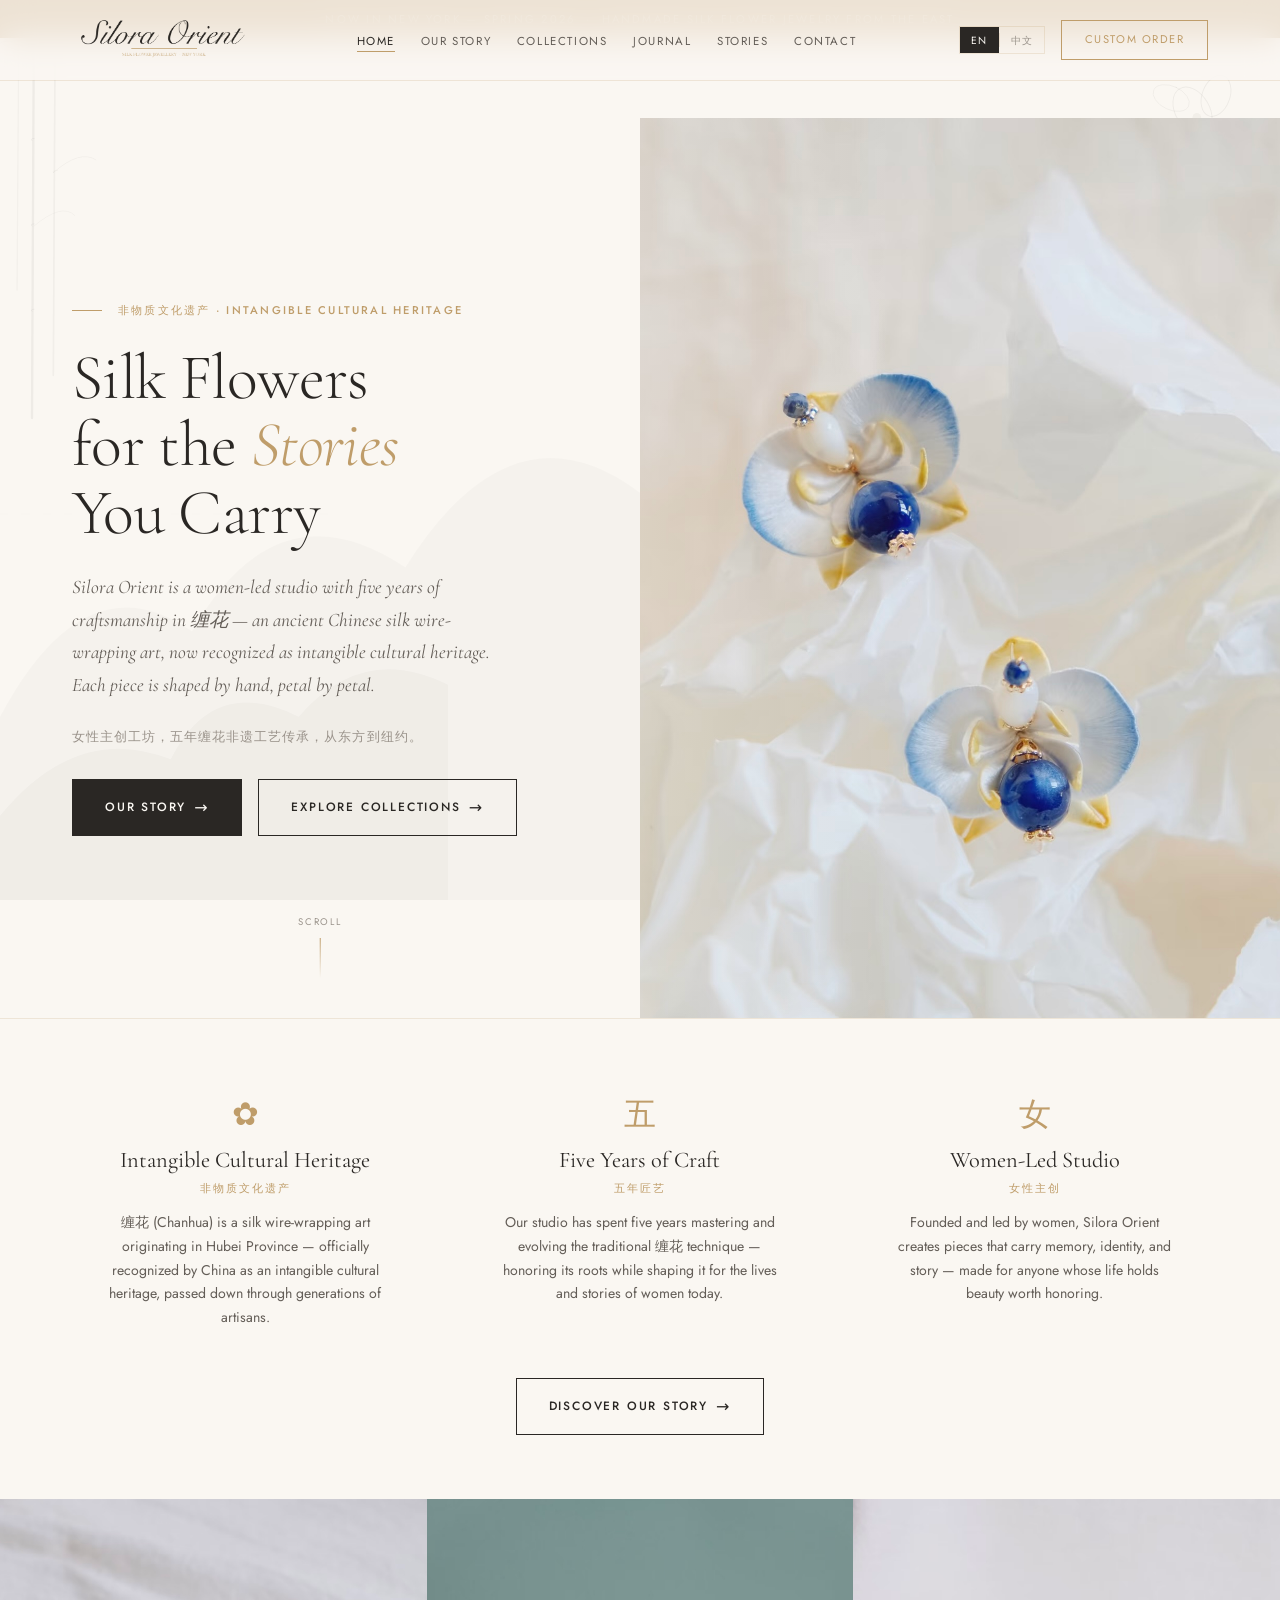
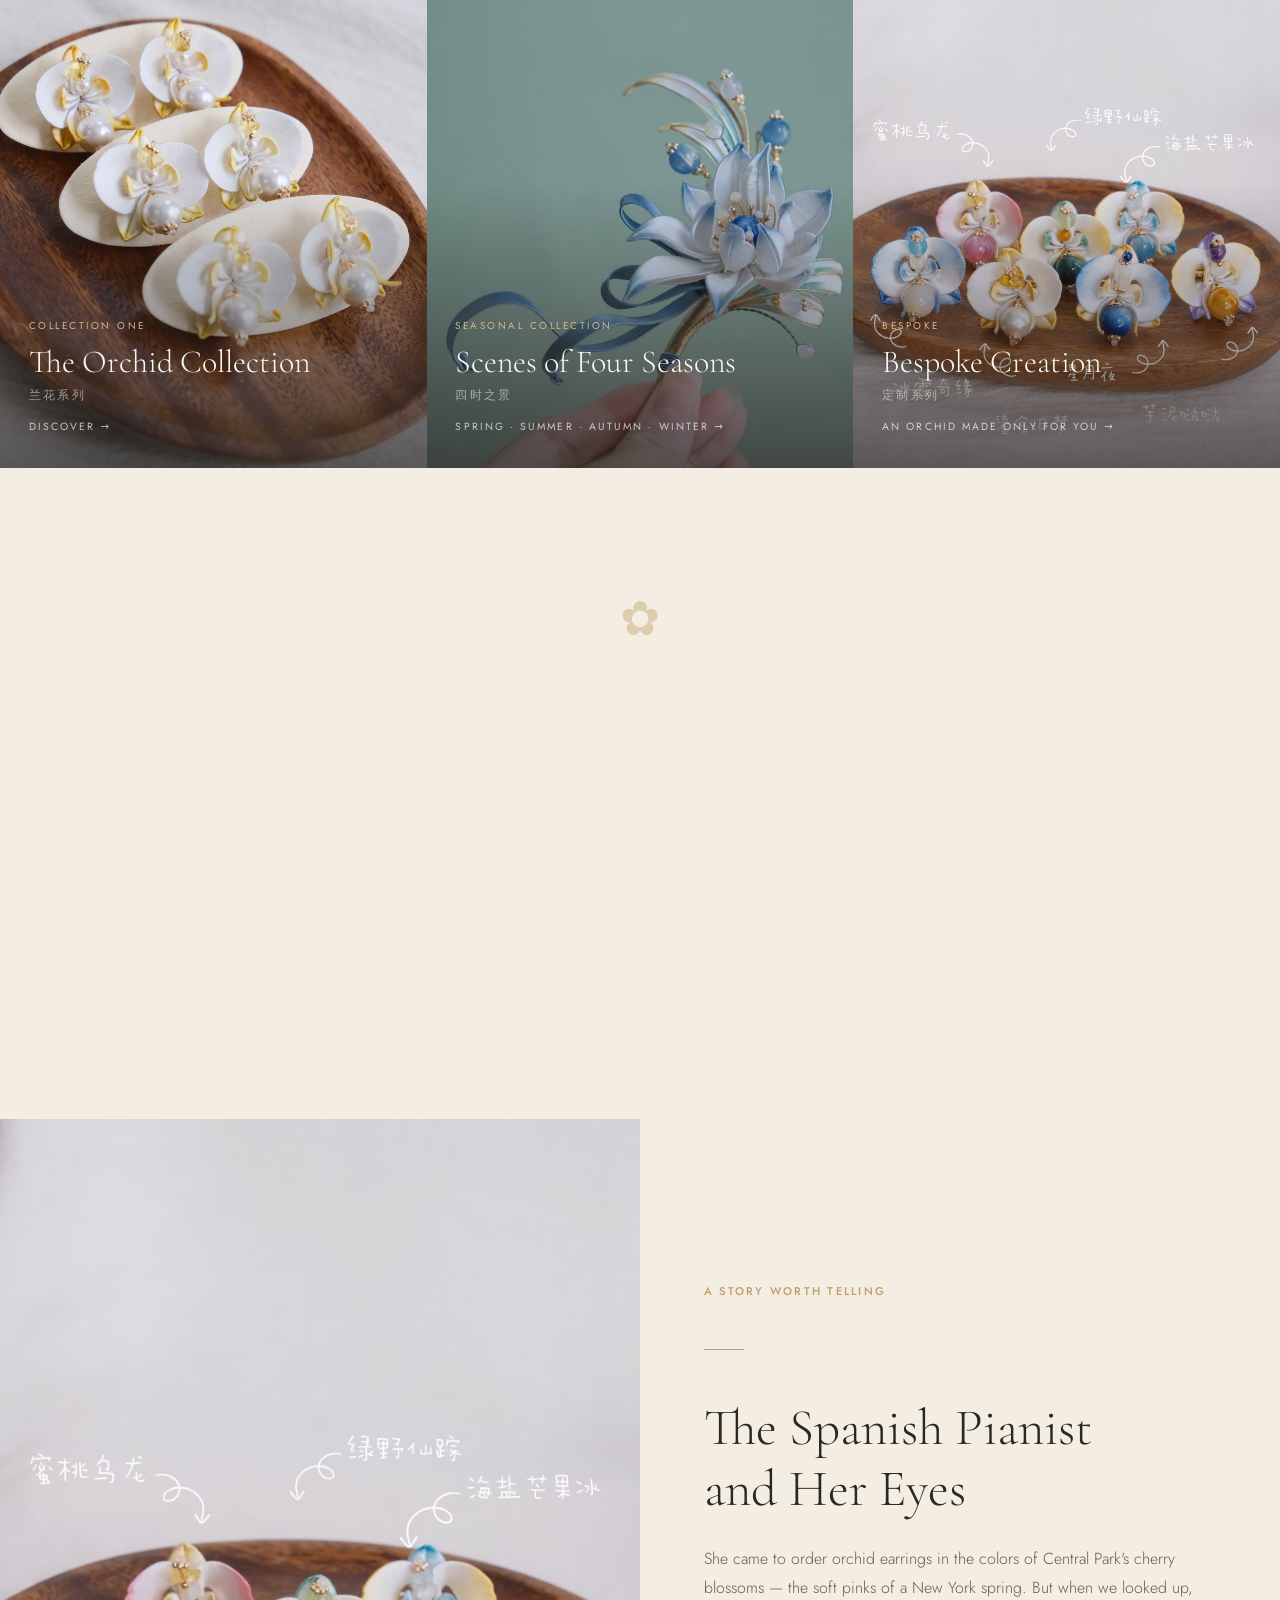
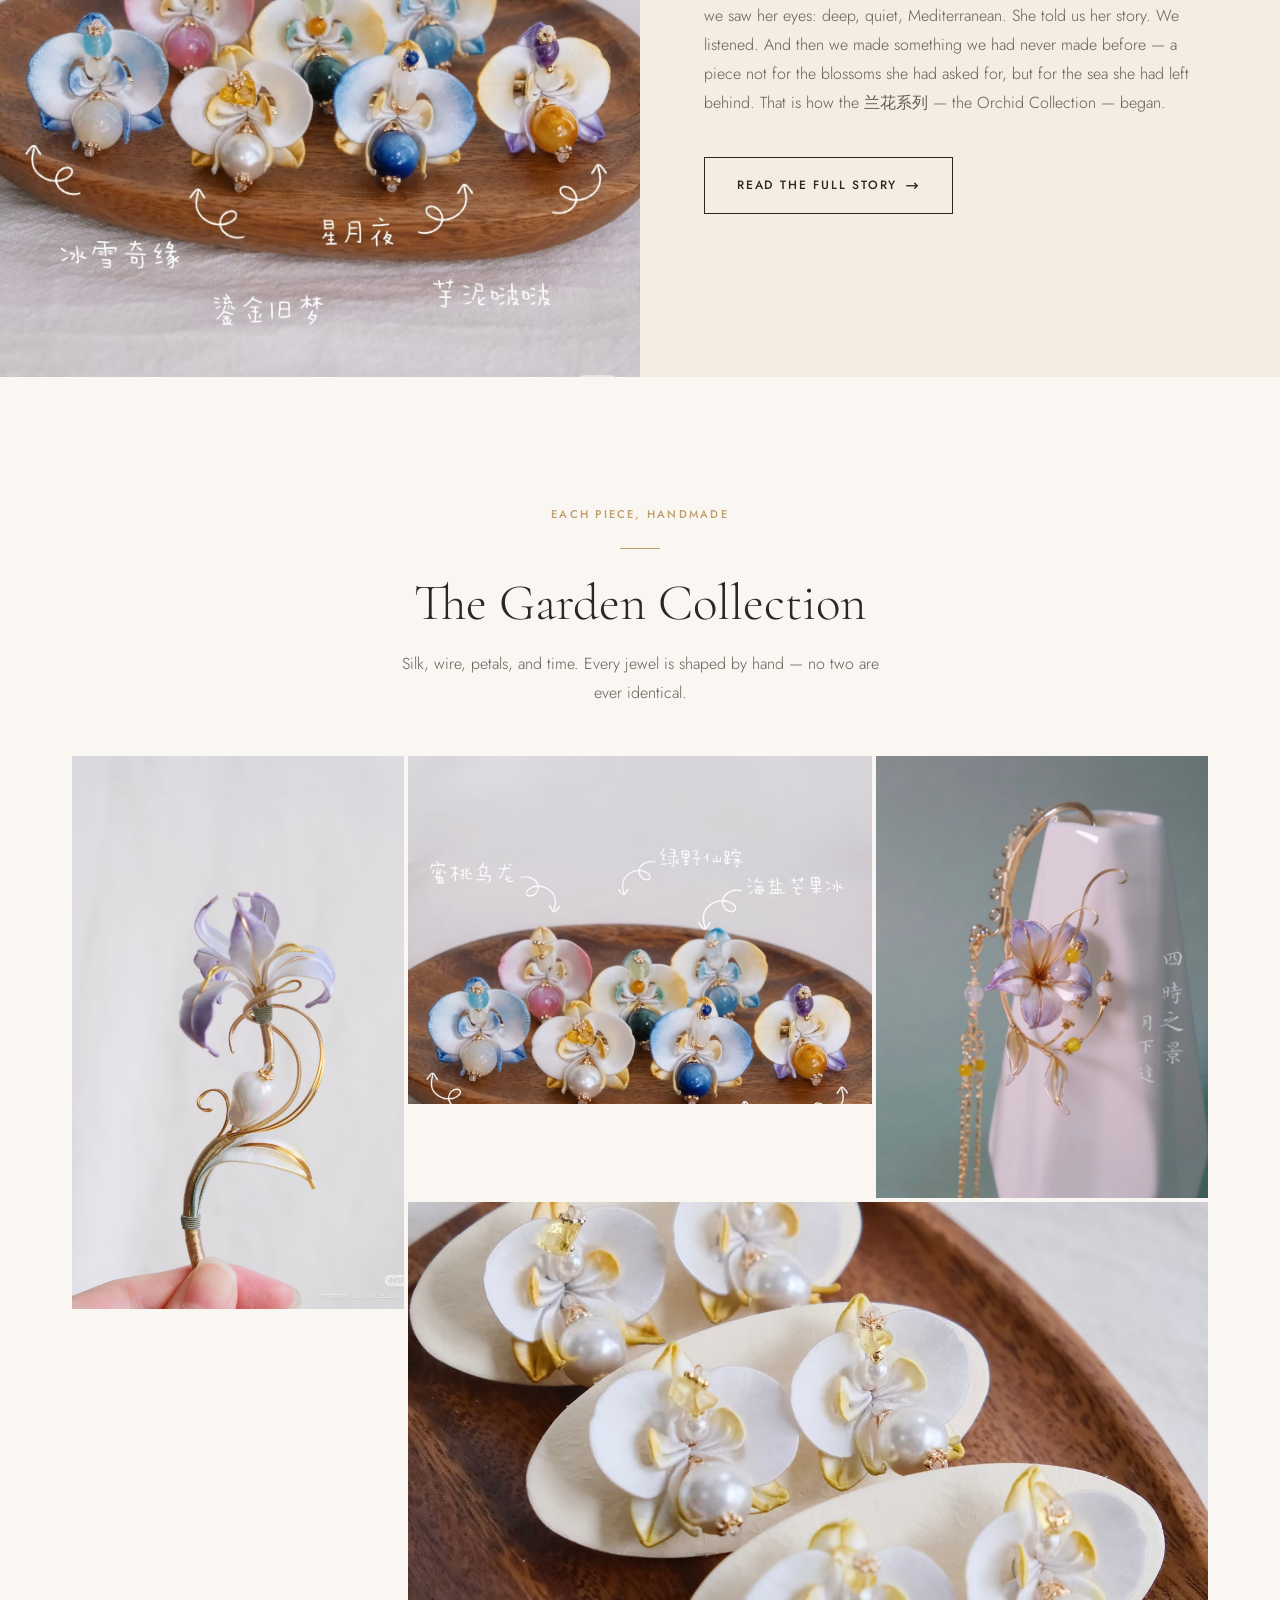
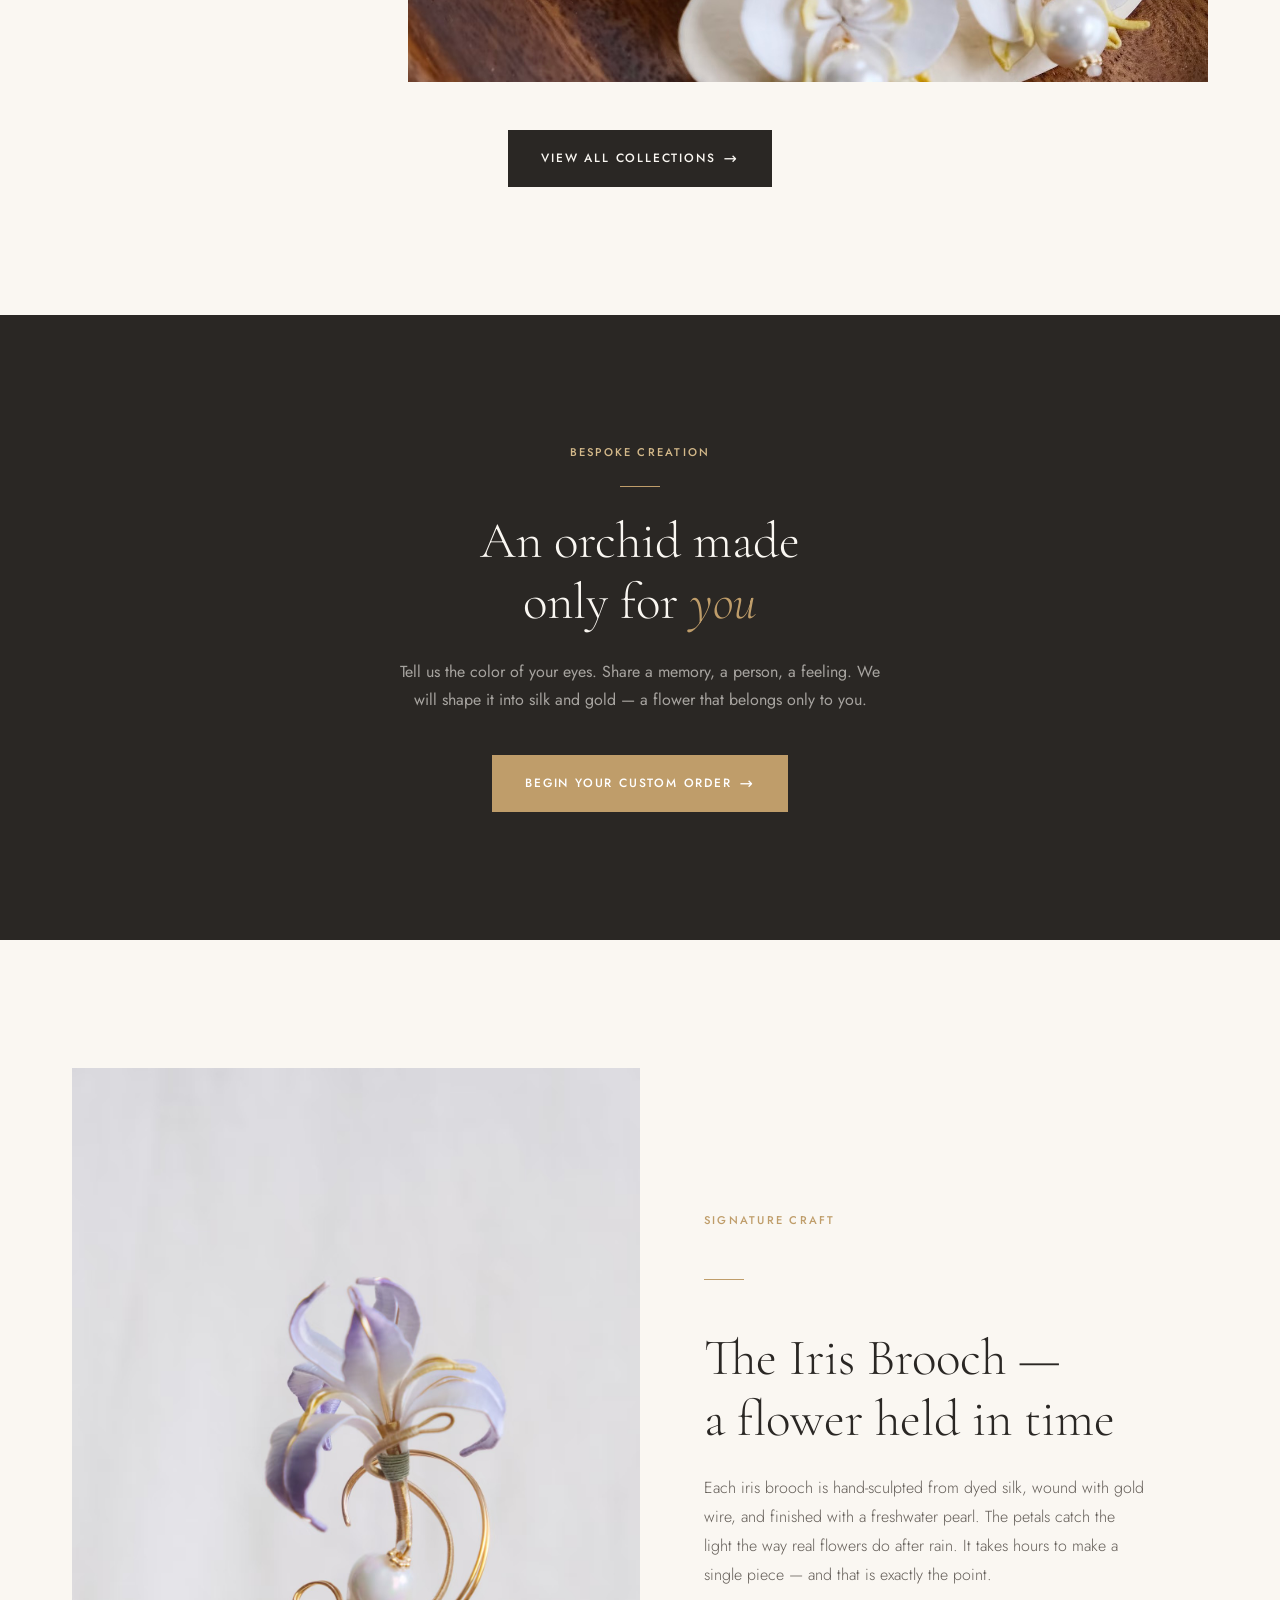
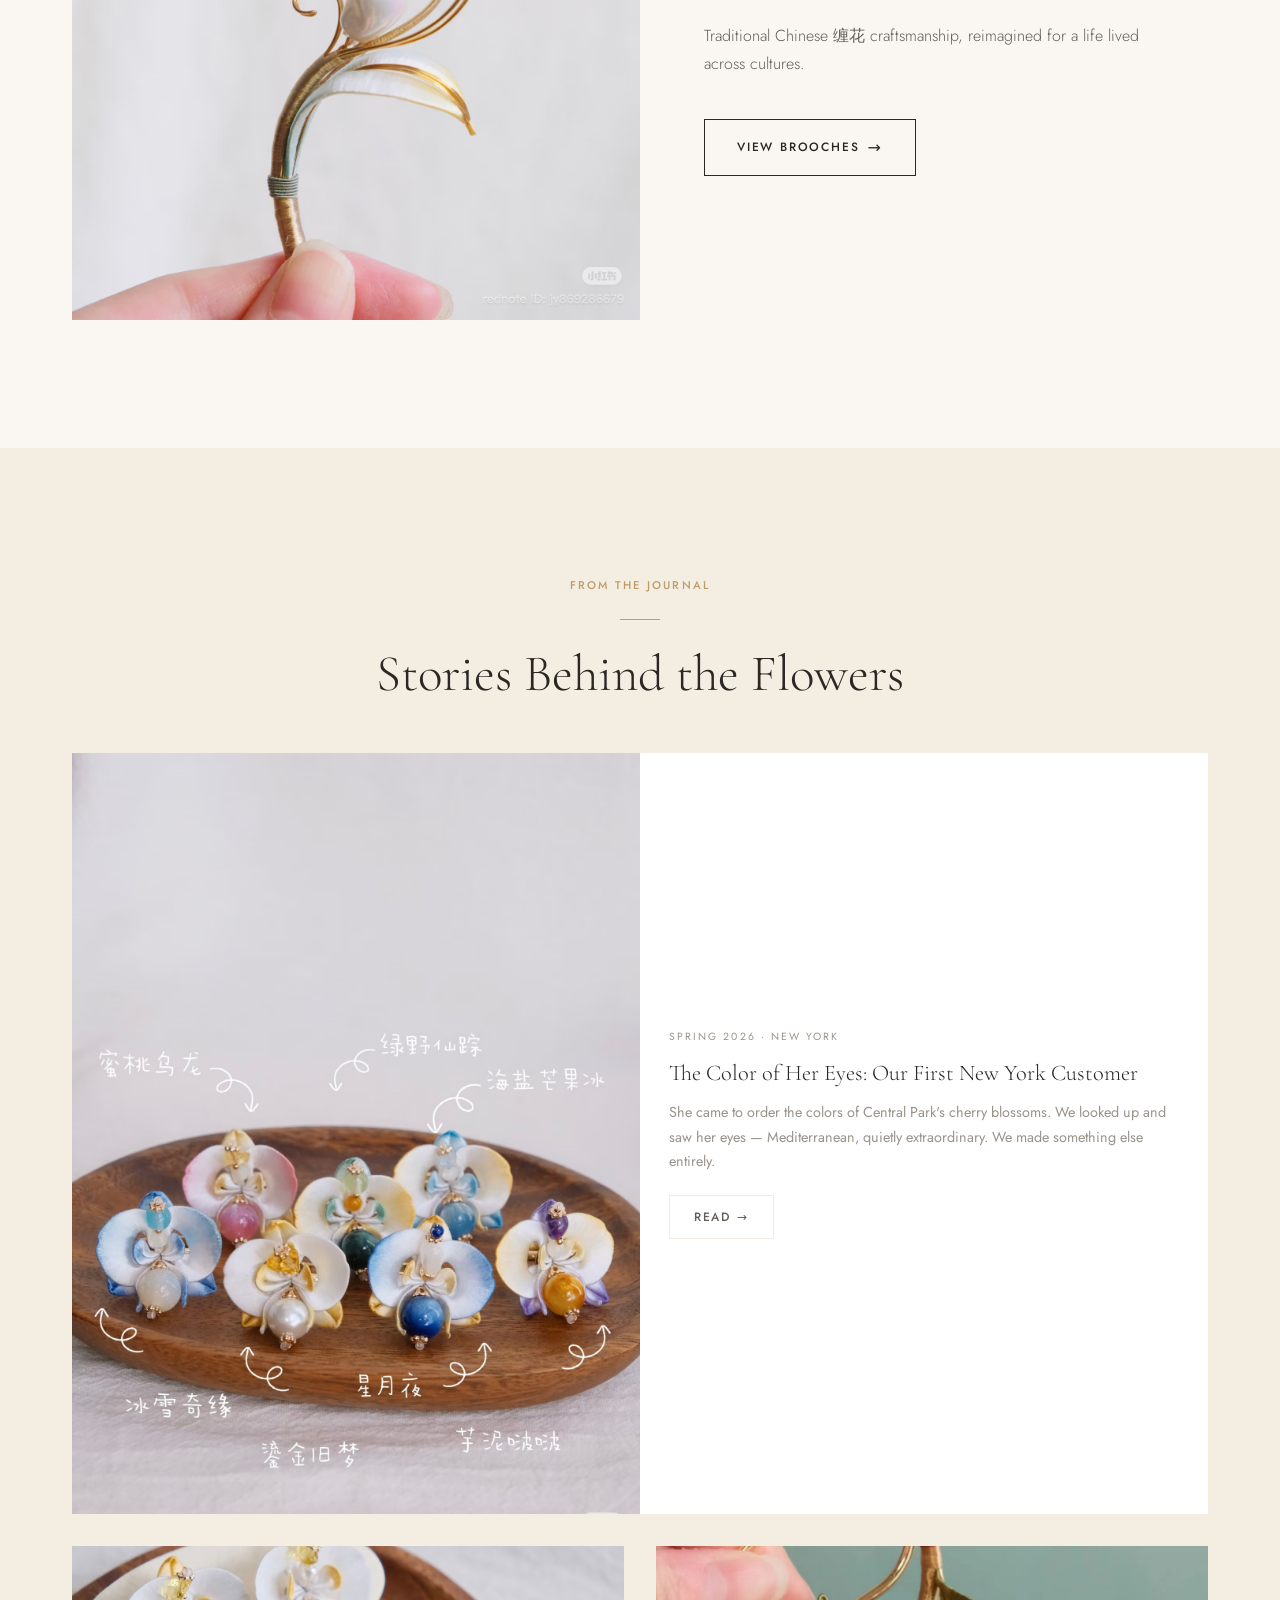
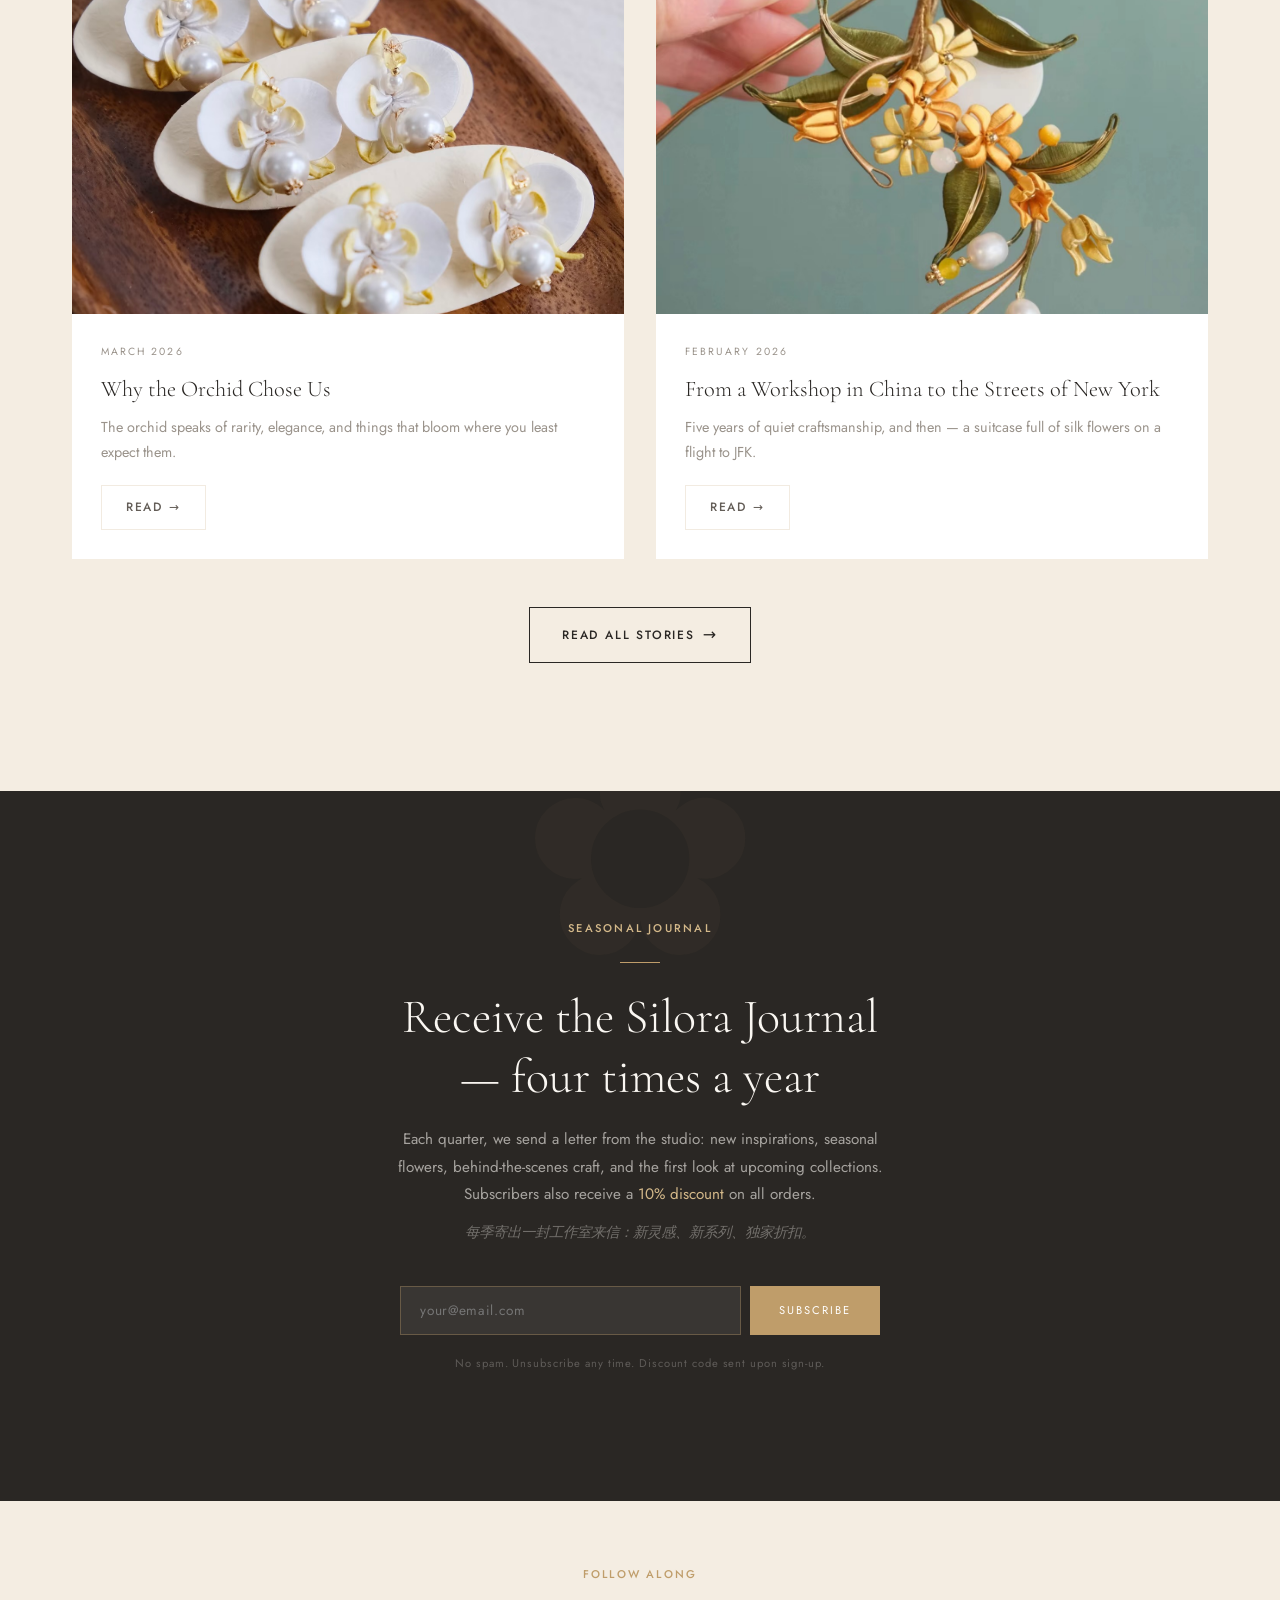
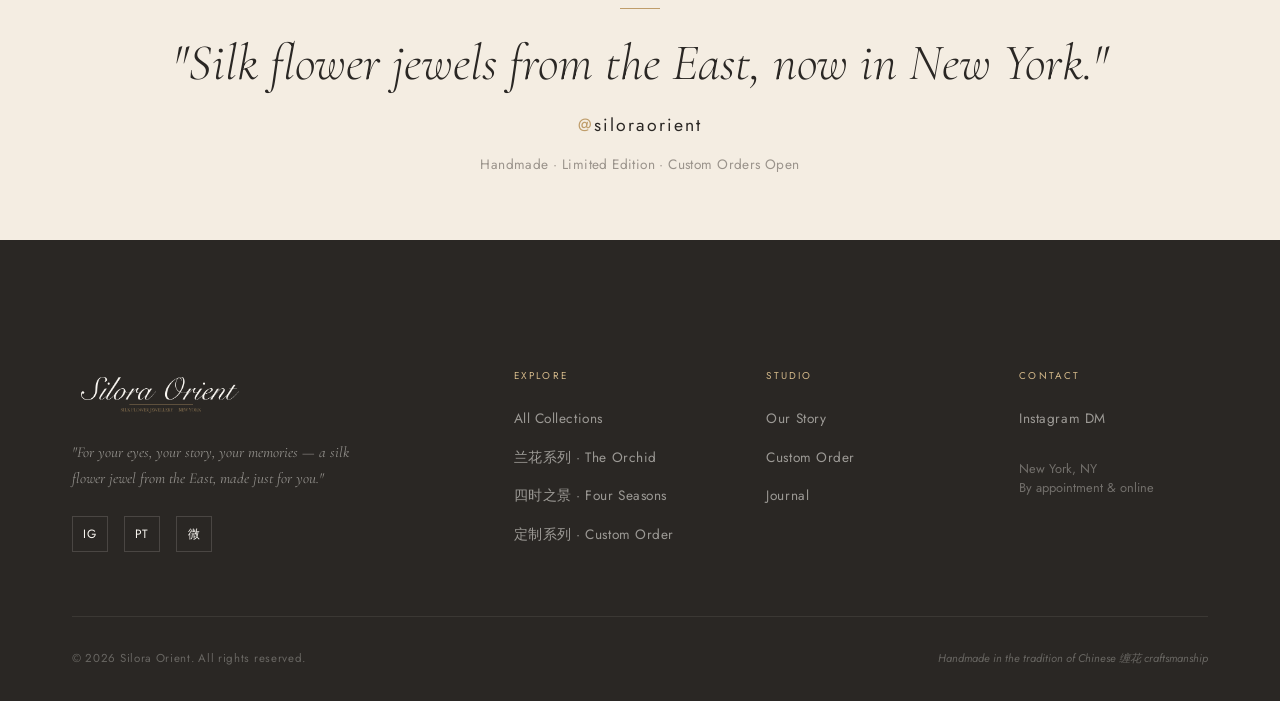
==== commit 65ed4dab: "Redesign homepage: brand story hero, heritage pillars, English-first collections; add subtitle files" ====
--- a/index.html
+++ b/index.html
@@ -101,6 +101,79 @@
     .teaser-eye    { background: linear-gradient(135deg, #D4C0C0 0%, #E8D0C8 100%); }
     .teaser-orchid { background: linear-gradient(135deg, #E8E4F0 0%, #C8B8D4 100%); }
     .teaser-memory { background: linear-gradient(135deg, #D8E4D0 0%, #C4CEBC 100%); }
+
+    /* ---- Heritage pillars strip ---- */
+    .heritage-strip {
+      background: var(--ivory);
+      padding: 5rem 0 4rem;
+      border-top: 1px solid var(--border);
+    }
+    .heritage-pillars {
+      display: grid;
+      grid-template-columns: repeat(3, 1fr);
+      gap: 3rem;
+      margin-bottom: 0;
+    }
+    .heritage-pillar {
+      text-align: center;
+      padding: 0 1rem;
+    }
+    .heritage-icon {
+      font-family: var(--font-serif);
+      font-size: 2rem;
+      color: var(--gold);
+      margin-bottom: 1rem;
+      line-height: 1;
+    }
+    .heritage-pillar-title {
+      font-family: var(--font-serif);
+      font-size: clamp(1.1rem, 2vw, 1.4rem);
+      font-weight: 400;
+      color: var(--text-dark);
+      margin-bottom: 0.3rem;
+      line-height: 1.2;
+    }
+    .heritage-pillar-zh {
+      font-size: 0.7rem;
+      letter-spacing: 0.18em;
+      color: var(--gold);
+      text-transform: uppercase;
+      margin-bottom: 0.8rem;
+    }
+    .heritage-pillar-text {
+      font-size: 0.88rem;
+      color: var(--text-mid);
+      line-height: 1.7;
+      max-width: 280px;
+      margin: 0 auto;
+    }
+    @media (max-width: 768px) {
+      .heritage-pillars {
+        grid-template-columns: 1fr;
+        gap: 2.5rem;
+      }
+      .heritage-pillar { padding: 0; }
+    }
+
+    /* ---- Collections: English-first label ---- */
+    .teaser-en-title {
+      font-family: var(--font-serif);
+      font-size: clamp(1.4rem, 2.5vw, 2rem);
+      font-weight: 300;
+      line-height: 1.2;
+      color: var(--ivory);
+      margin-bottom: 0.25rem;
+    }
+    .teaser-zh-sub {
+      font-size: 0.72rem;
+      letter-spacing: 0.2em;
+      color: rgba(250,247,242,0.55);
+      display: block;
+      margin-bottom: 0.8rem;
+    }
+    @media (max-width: 640px) {
+      .teaser-card { min-height: 420px; }
+    }
   </style>
 </head>
 <body>
@@ -151,20 +224,20 @@
 <section class="hero">
   <div class="hero-content">
     <div class="hero-eyebrow">
-      <span class="t-label">New York · Spring 2026</span>
+      <span class="t-label">非物质文化遗产 · Intangible Cultural Heritage</span>
     </div>
     <h1 class="hero-title reveal">
       Silk Flowers<br>for the <em>Stories</em><br>You Carry
     </h1>
     <p class="hero-tagline reveal reveal-delay-1">
-      For your eyes, your story, your memories — a silk flower jewel from the East, made just for you.
+      Silora Orient is a women-led studio with five years of craftsmanship in 缠花 — an ancient Chinese silk wire-wrapping art, now recognized as intangible cultural heritage. Each piece is shaped by hand, petal by petal.
     </p>
     <p class="hero-chinese reveal reveal-delay-2">
-      为你的眼睛、你的故事、你的记忆，定制一朵来自东方的丝绸花朵珠宝。
+      女性主创工坊，五年缠花非遗工艺传承，从东方到纽约。
     </p>
     <div class="hero-actions reveal reveal-delay-3">
-      <a href="other-collections.html" class="btn btn-primary btn-arrow">Explore the Collection</a>
-      <a href="custom.html" class="btn btn-outline btn-arrow">Create Your Custom Flower</a>
+      <a href="about.html" class="btn btn-primary btn-arrow">Our Story</a>
+      <a href="other-collections.html" class="btn btn-outline btn-arrow">Explore Collections</a>
     </div>
   </div>
 
@@ -178,39 +251,75 @@
   </div>
 </section>
 
+<!-- ============================================================ HERITAGE PILLARS -->
+<section class="heritage-strip">
+  <div class="container">
+    <div class="heritage-pillars">
+
+      <div class="heritage-pillar reveal">
+        <div class="heritage-icon">✿</div>
+        <h3 class="heritage-pillar-title">Intangible Cultural Heritage</h3>
+        <p class="heritage-pillar-zh">非物质文化遗产</p>
+        <p class="heritage-pillar-text">缠花 (Chanhua) is a silk wire-wrapping art originating in Hubei Province — officially recognized by China as an intangible cultural heritage, passed down through generations of artisans.</p>
+      </div>
+
+      <div class="heritage-pillar reveal reveal-delay-1">
+        <div class="heritage-icon">五</div>
+        <h3 class="heritage-pillar-title">Five Years of Craft</h3>
+        <p class="heritage-pillar-zh">五年匠艺</p>
+        <p class="heritage-pillar-text">Our studio has spent five years mastering and evolving the traditional 缠花 technique — honoring its roots while shaping it for the lives and stories of women today.</p>
+      </div>
+
+      <div class="heritage-pillar reveal reveal-delay-2">
+        <div class="heritage-icon">女</div>
+        <h3 class="heritage-pillar-title">Women-Led Studio</h3>
+        <p class="heritage-pillar-zh">女性主创</p>
+        <p class="heritage-pillar-text">Founded and led by women, Silora Orient creates pieces that carry memory, identity, and story — made for anyone whose life holds beauty worth honoring.</p>
+      </div>
+
+    </div>
+    <div style="text-align:center; margin-top:3rem;">
+      <a href="about.html" class="btn btn-outline btn-arrow reveal">Discover Our Story</a>
+    </div>
+  </div>
+</section>
+
 <!-- ============================================================ FEATURED COLLECTIONS -->
 <section class="collections-teasers">
 
   <div class="teaser-card">
     <div class="teaser-eye" style="height:100%; min-height:500px;">
-      <img src="images/white-orchid-earrings.jpg" alt="兰花系列 — The Orchid Collection, silk flower earrings" />
+      <img src="images/white-orchid-earrings.jpg" alt="The Orchid Collection — silk flower earrings" />
     </div>
     <div class="teaser-overlay">
       <span class="teaser-label">Collection One</span>
-      <h2 class="teaser-title">兰花系列<br><em style="font-size:0.65em;letter-spacing:0.15em;font-style:normal;">The Orchid</em></h2>
+      <h2 class="teaser-en-title">The Orchid Collection</h2>
+      <span class="teaser-zh-sub">兰花系列</span>
       <a href="other-collections.html" class="teaser-link">Discover →</a>
+    </div>
+  </div>
+
+  <div class="teaser-card">
+    <div class="teaser-memory" style="height:100%; min-height:500px;">
+      <img src="images/lotus-rising.jpg" alt="Scenes of the Four Seasons — lotus in summer" />
+    </div>
+    <div class="teaser-overlay">
+      <span class="teaser-label">Seasonal Collection</span>
+      <h2 class="teaser-en-title">Scenes of Four Seasons</h2>
+      <span class="teaser-zh-sub">四时之景</span>
+      <a href="other-collections.html" class="teaser-link">Spring · Summer · Autumn · Winter →</a>
     </div>
   </div>
 
   <div class="teaser-card">
     <div class="teaser-orchid" style="height:100%; min-height:500px;">
-      <img src="images/orchid-collection.jpg" alt="定制系列 — Bespoke silk orchid jewelry" />
+      <img src="images/orchid-collection.jpg" alt="Bespoke silk orchid jewelry — custom order" />
     </div>
     <div class="teaser-overlay">
       <span class="teaser-label">Bespoke</span>
-      <h2 class="teaser-title">定制系列<br><em style="font-size:0.65em;letter-spacing:0.15em;font-style:normal;">Begin with the Flower</em></h2>
+      <h2 class="teaser-en-title">Bespoke Creation</h2>
+      <span class="teaser-zh-sub">定制系列</span>
       <a href="custom.html" class="teaser-link">An orchid made only for you →</a>
-    </div>
-  </div>
-
-  <div class="teaser-card">
-    <div class="teaser-memory" style="height:100%; min-height:500px;">
-      <img src="images/lotus-rising.jpg" alt="四时之景 — Four Seasons Collection, lotus in summer" />
-    </div>
-    <div class="teaser-overlay">
-      <span class="teaser-label">Seasonal Collection</span>
-      <h2 class="teaser-title">四时之景<br><em style="font-size:0.65em;letter-spacing:0.15em;font-style:normal;">Scenes of the Four Seasons</em></h2>
-      <a href="other-collections.html" class="teaser-link">Spring · Summer · Autumn · Winter →</a>
     </div>
   </div>
 
--- a/styles.css
+++ b/styles.css
@@ -308,7 +308,7 @@
   line-height: 1;
 }
 .nav-logo img {
-  height: 44px;
+  height: 58px;
   width: auto;
   display: block;
   object-fit: contain;
@@ -1024,7 +1024,7 @@
   margin-bottom: 1rem;
 }
 .footer-brand .nav-logo img {
-  height: 48px;
+  height: 56px;
 }
 
 .footer-tagline {
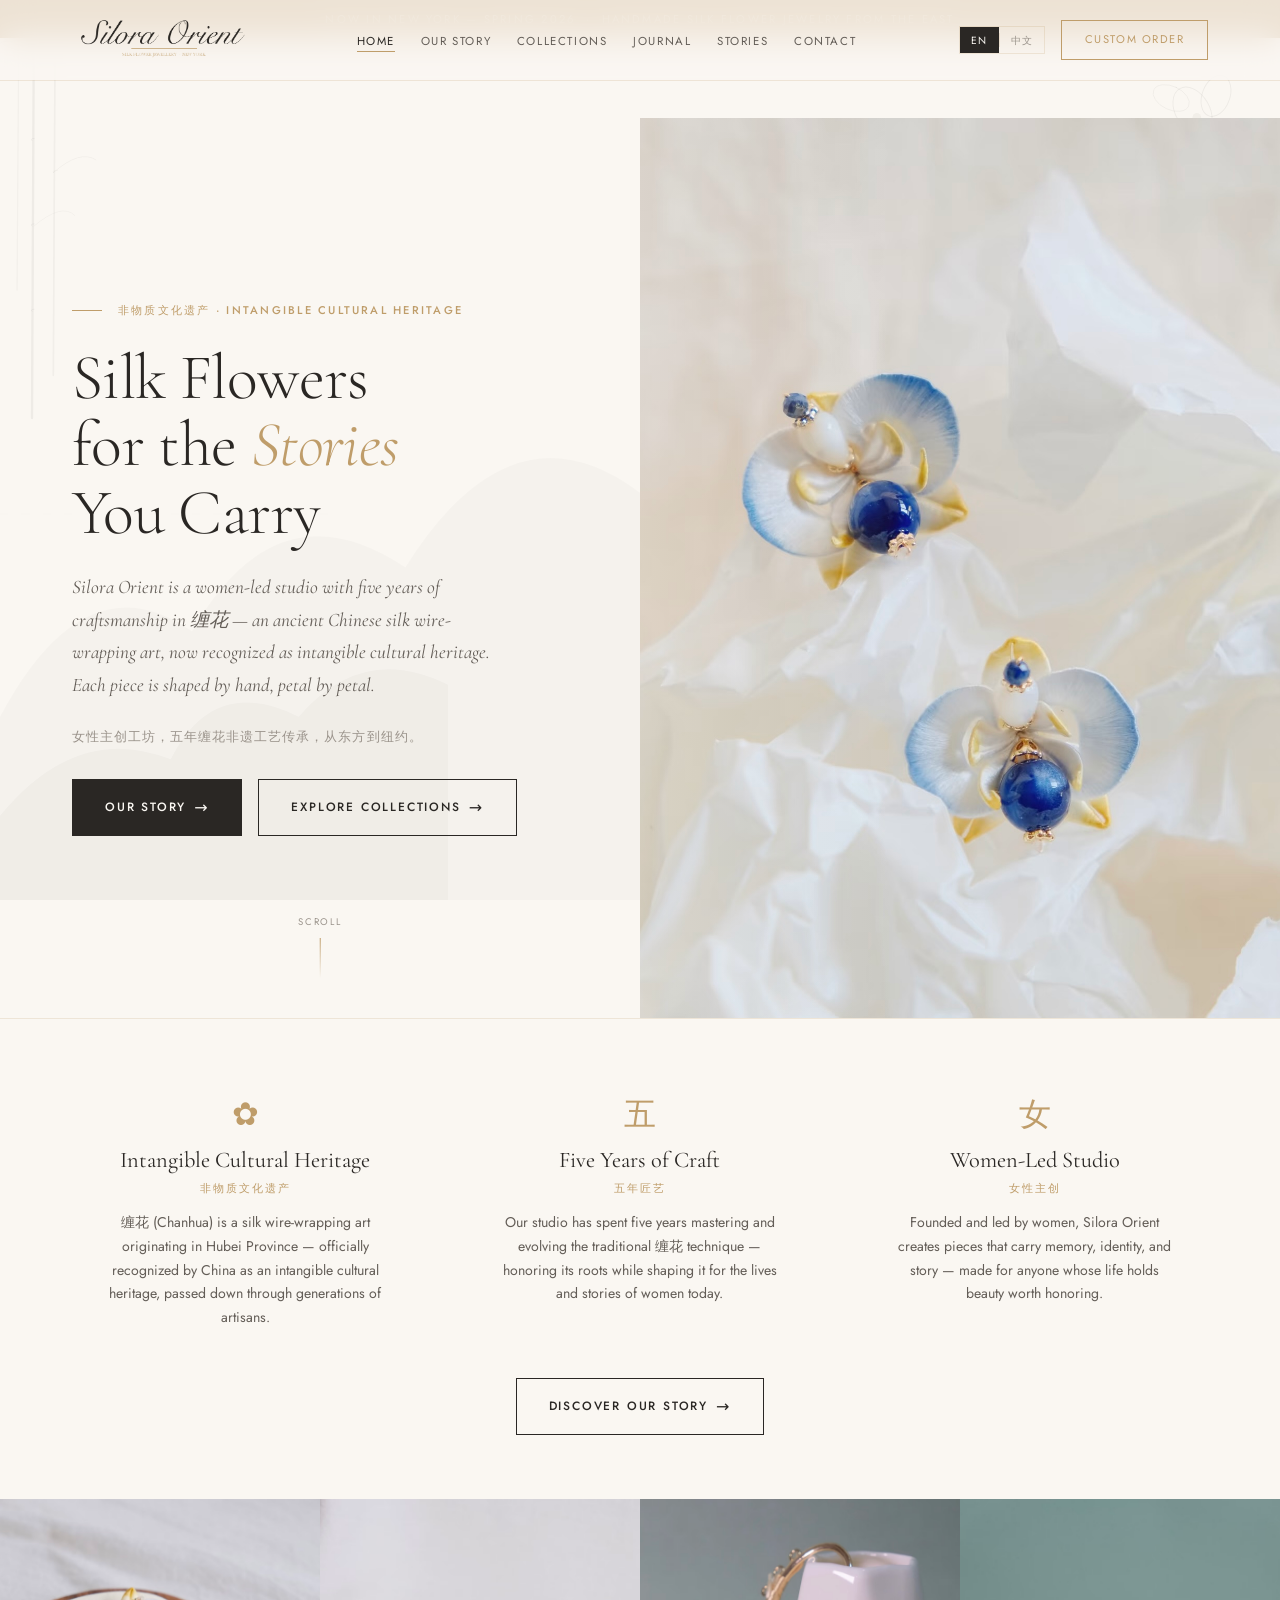
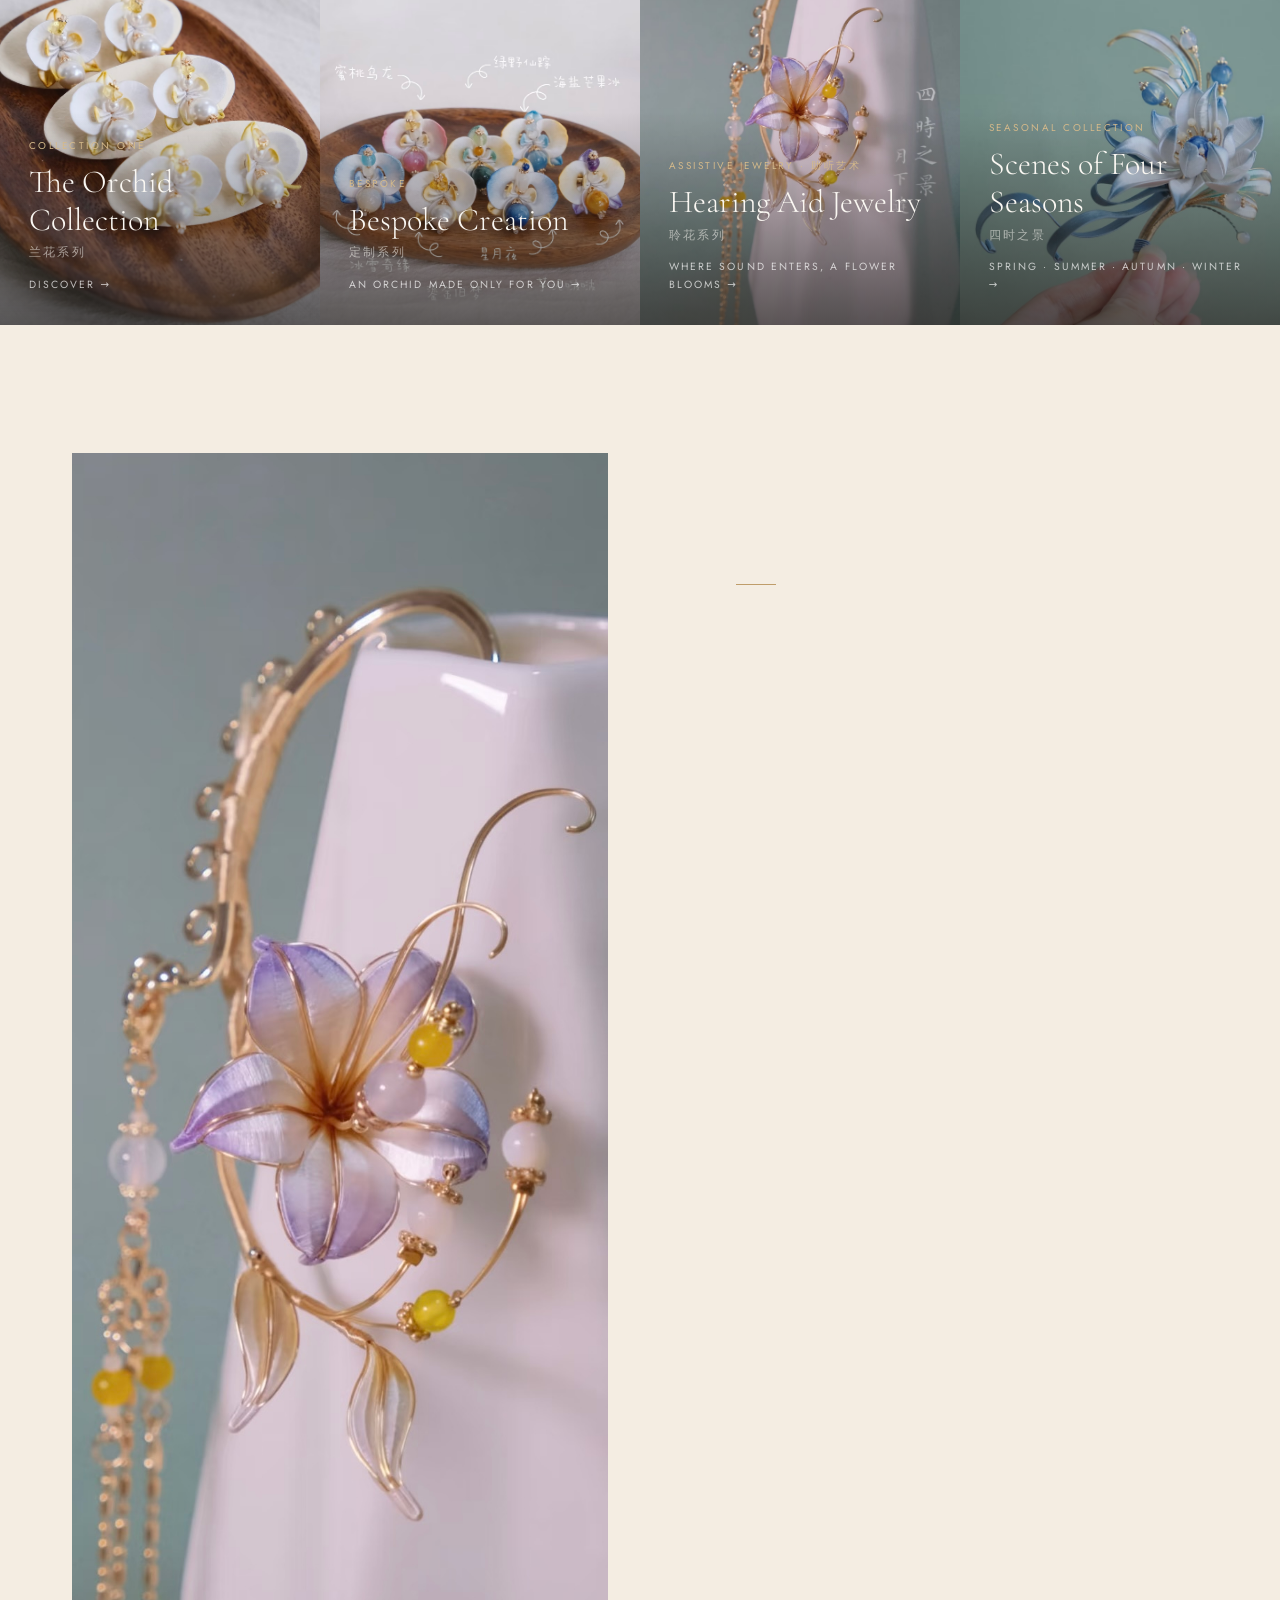
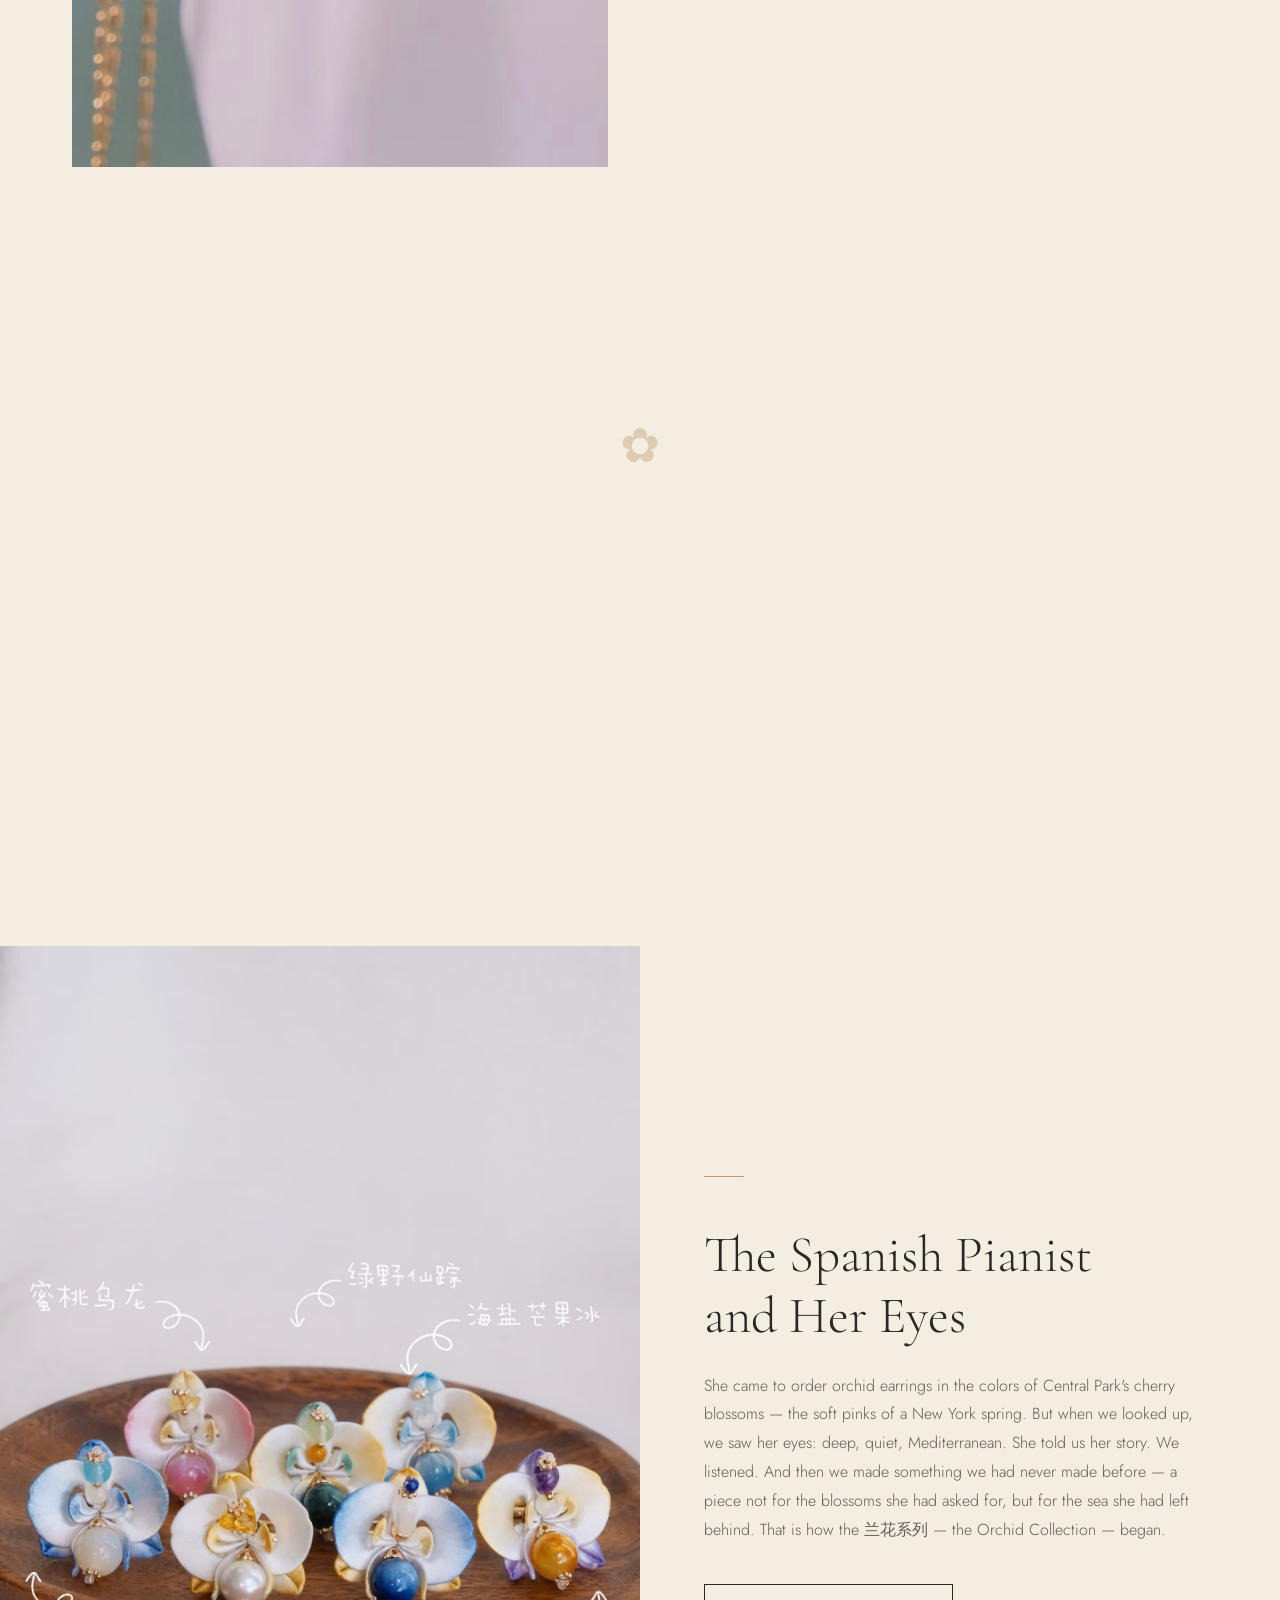
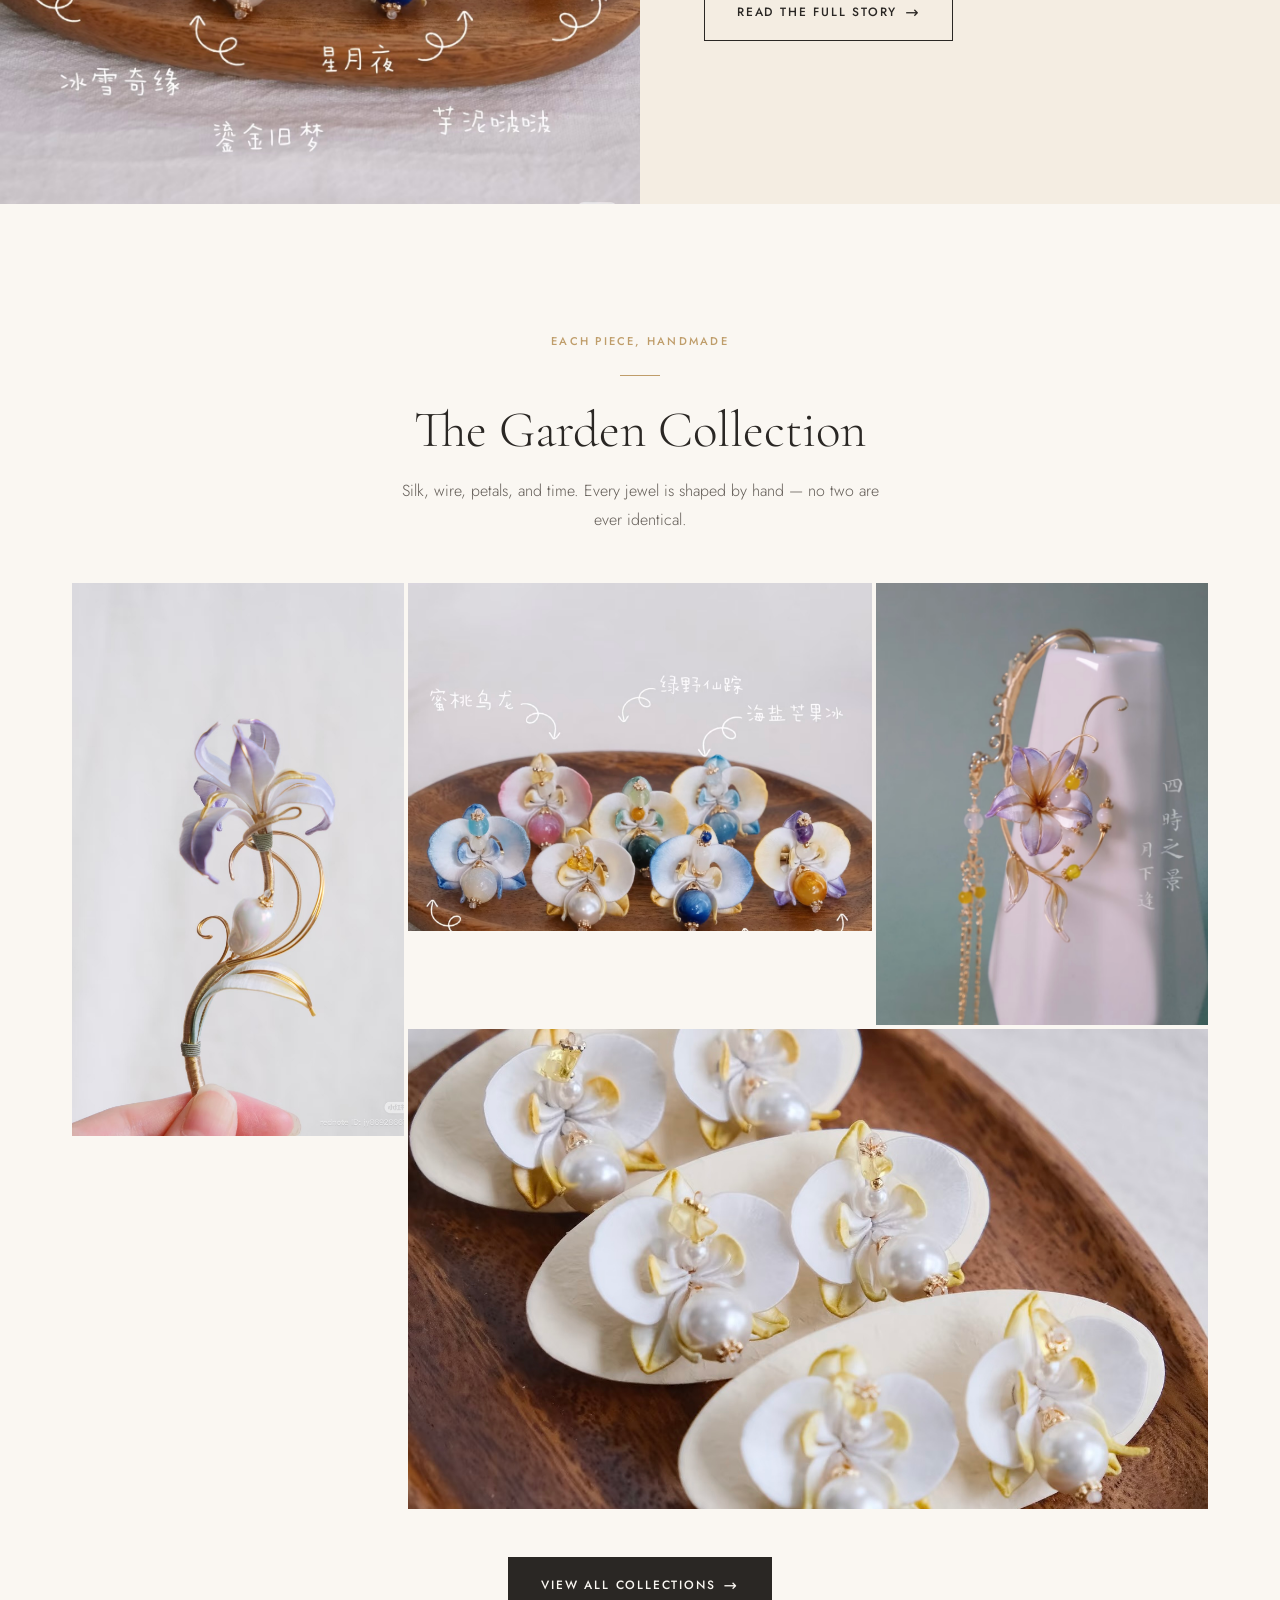
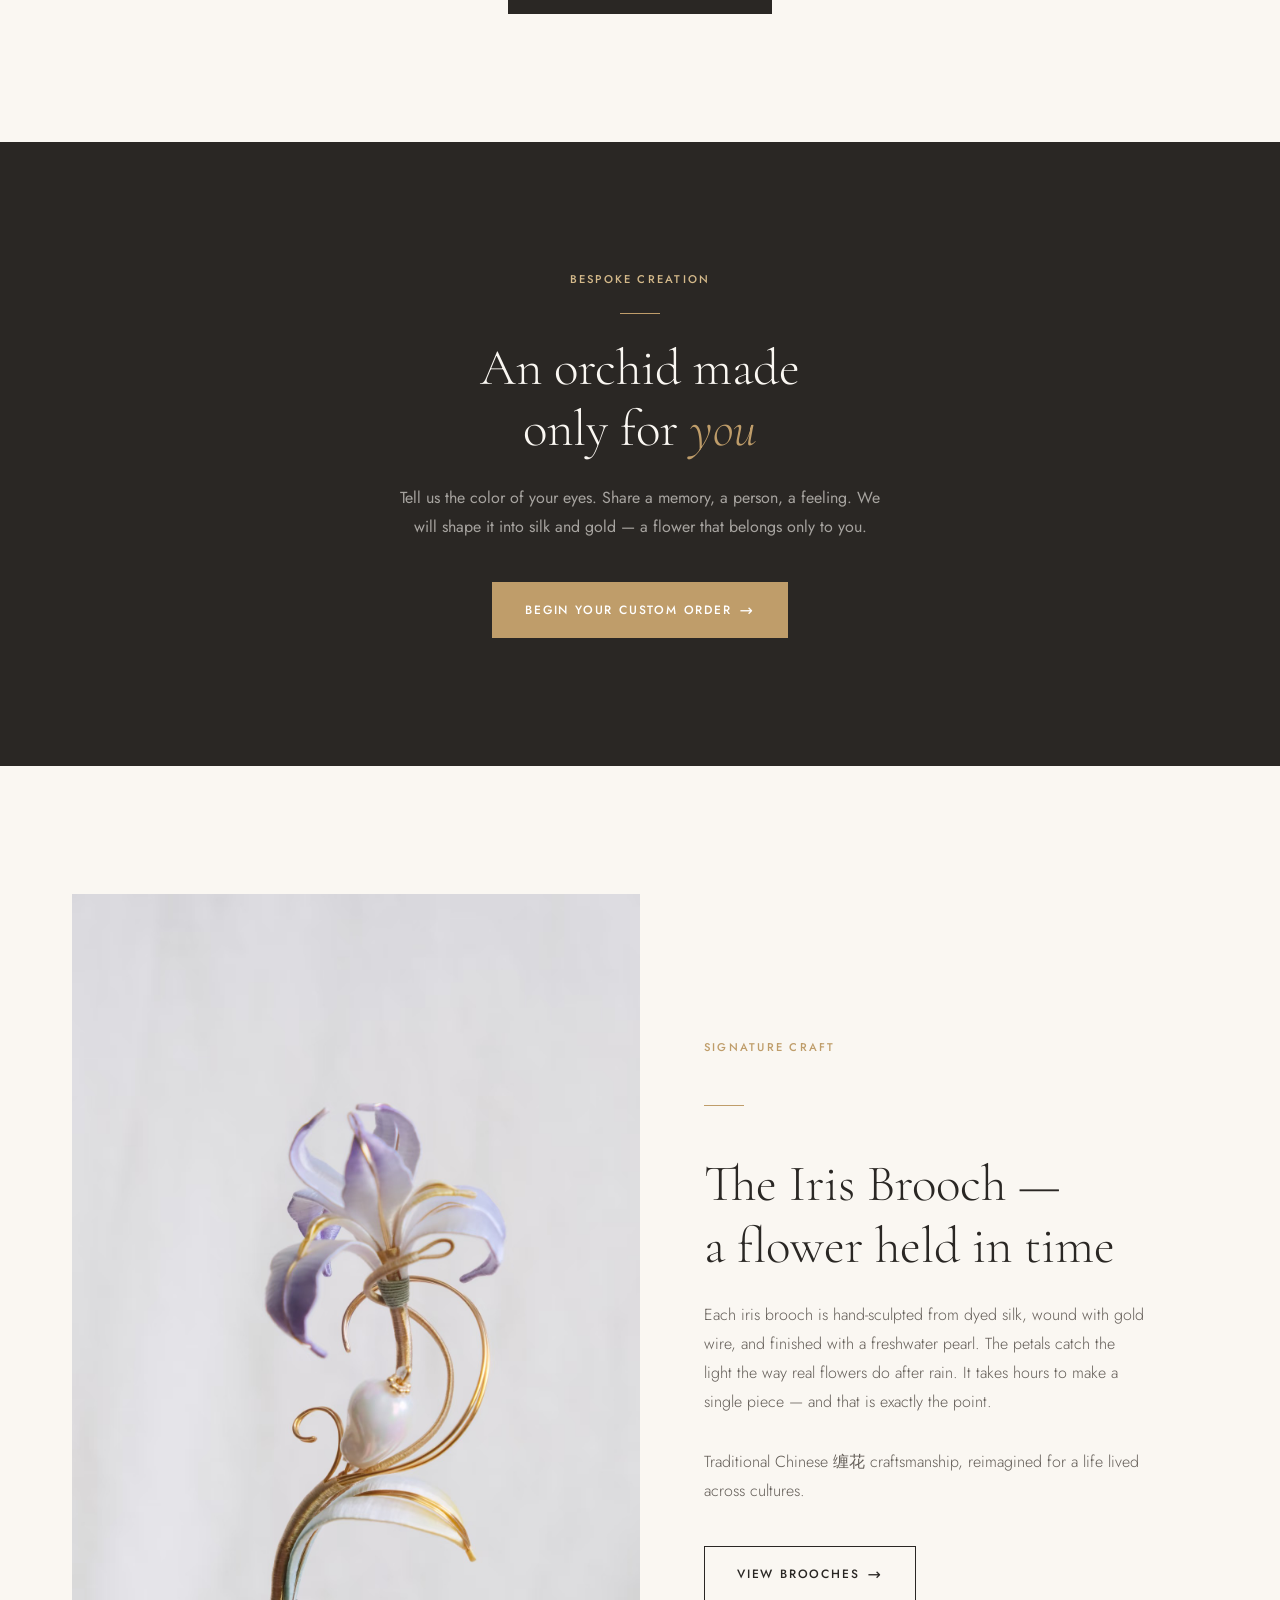
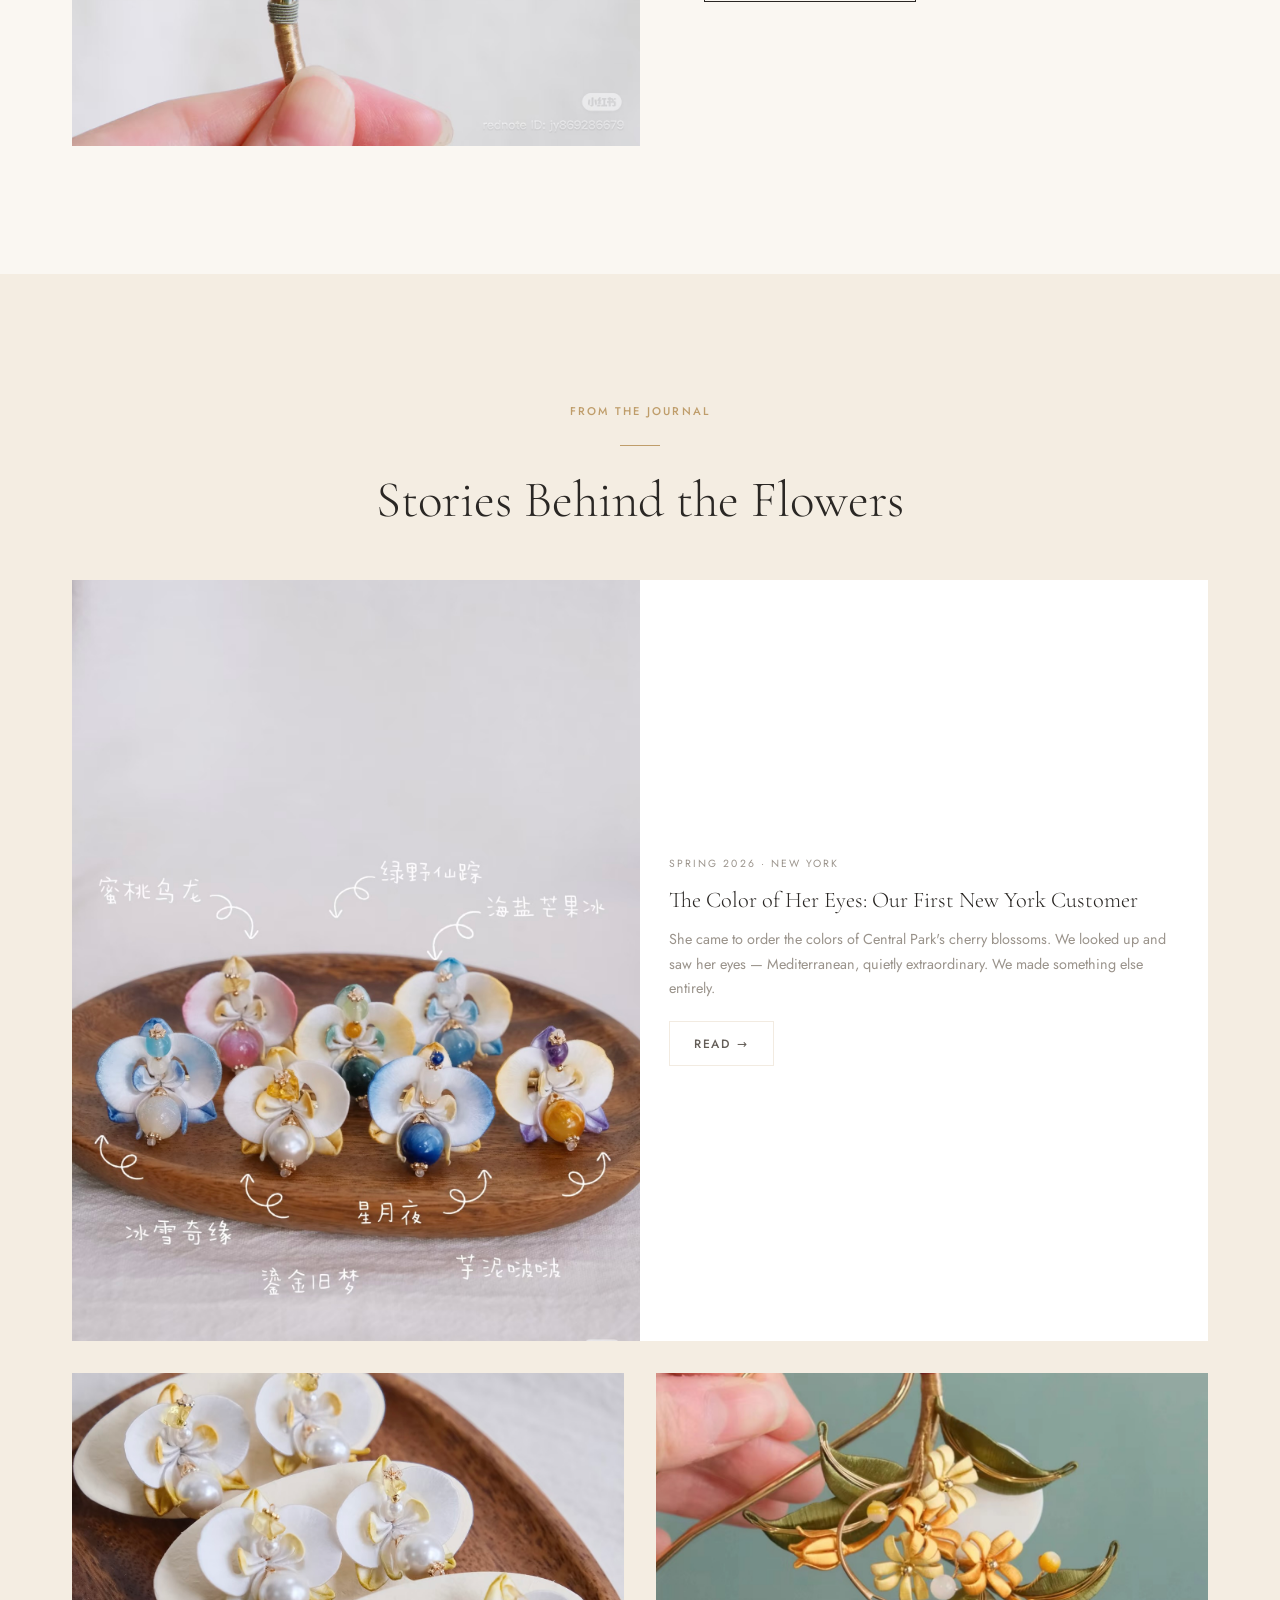
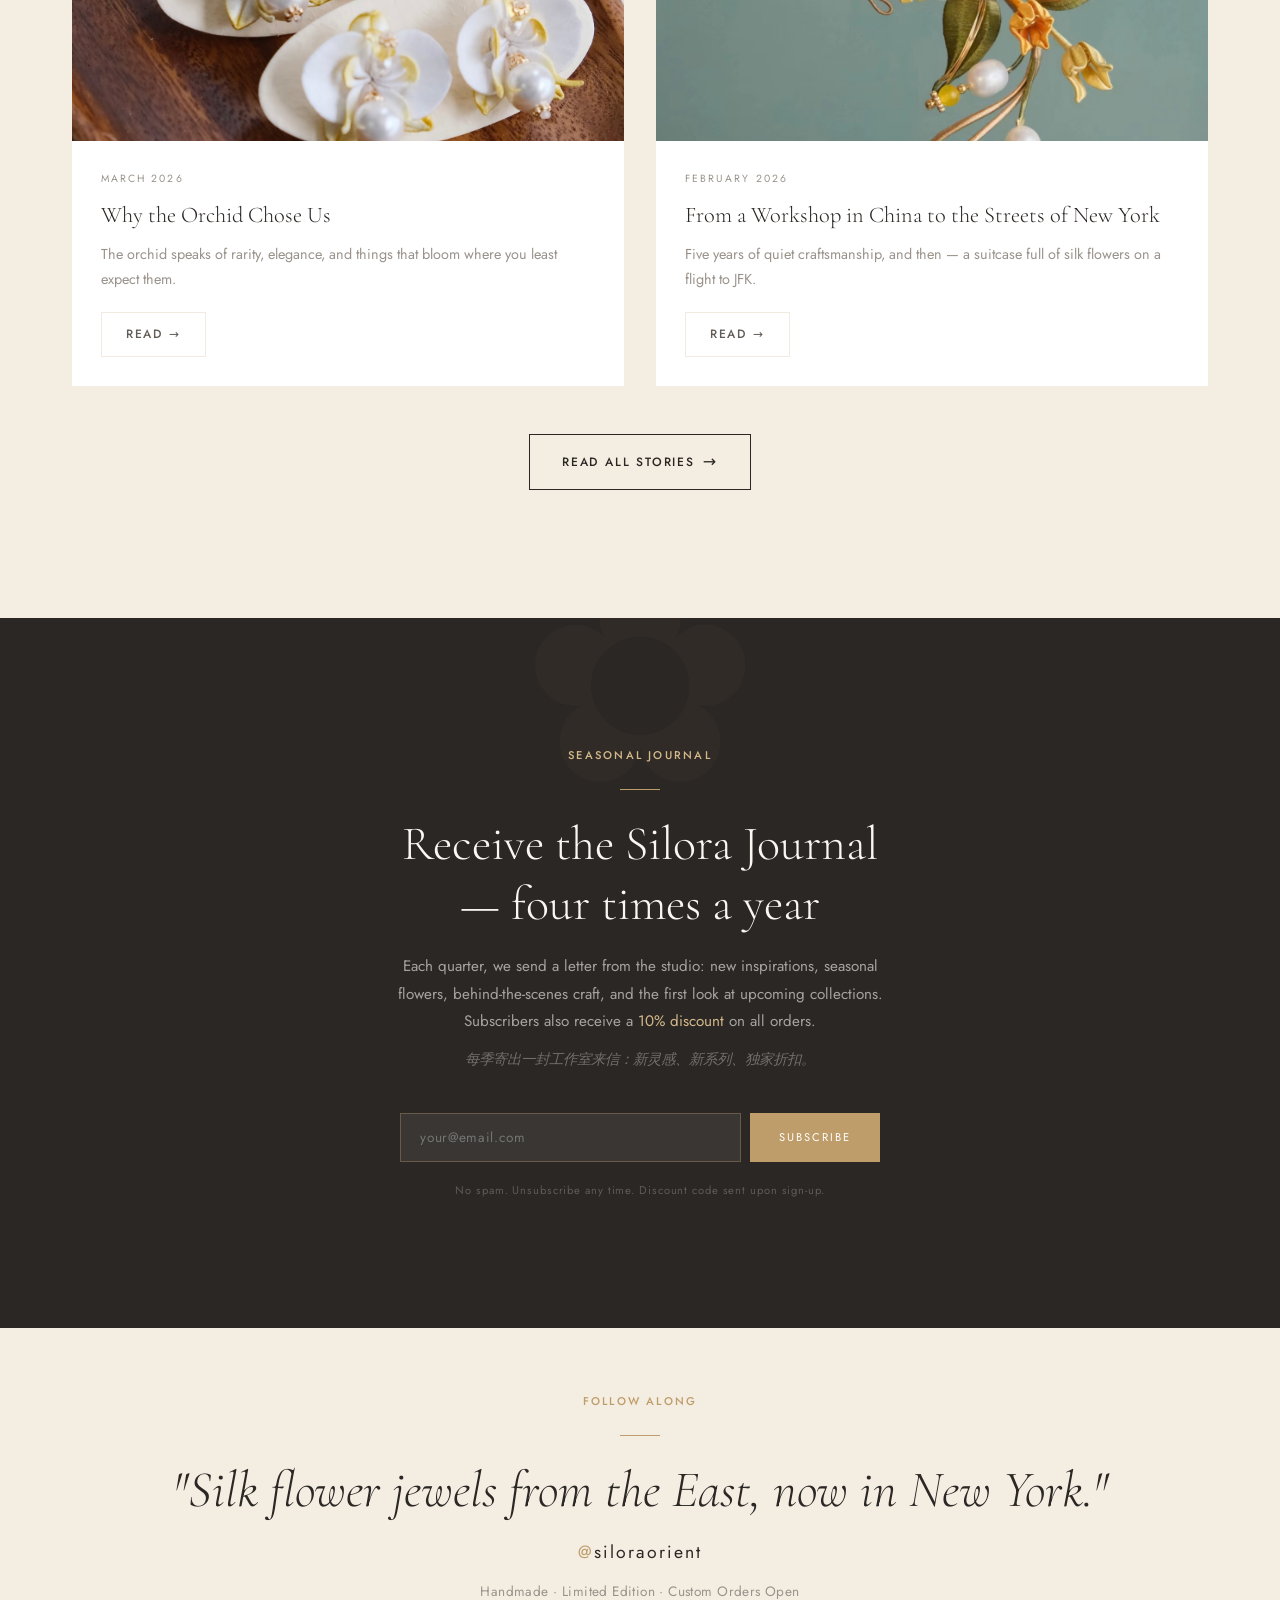
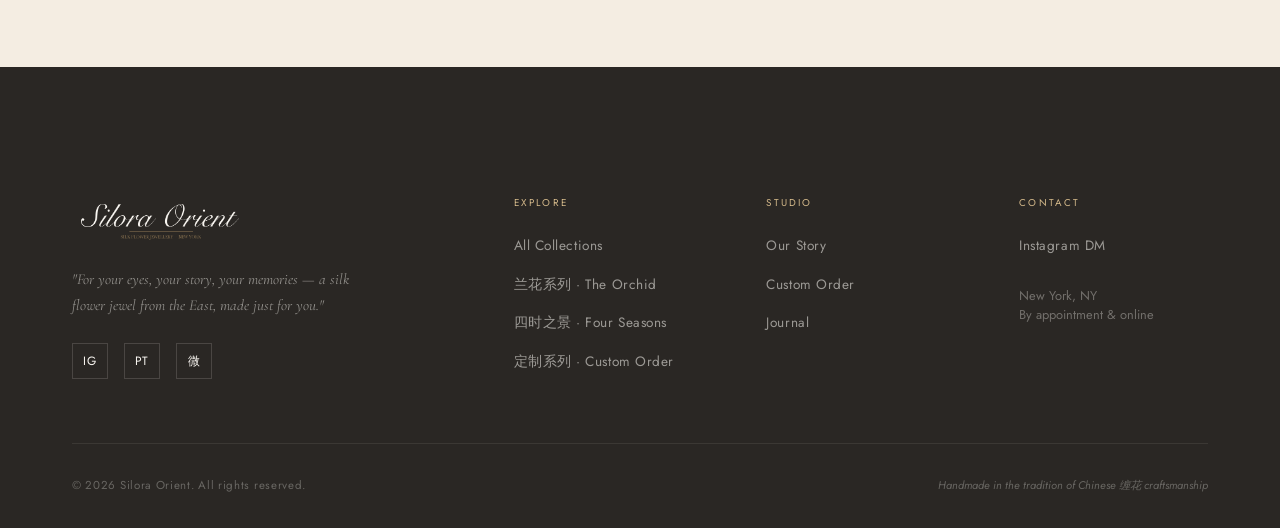
==== commit 1a787a7b: "Add hearing aid jewelry (聆花系列) as featured collection - Homepage: 4-card teaser grid (Orchid → Bespo" ====
--- a/index.html
+++ b/index.html
@@ -287,8 +287,9 @@
 <!-- ============================================================ FEATURED COLLECTIONS -->
 <section class="collections-teasers">
 
+  <!-- 1. The Orchid -->
   <div class="teaser-card">
-    <div class="teaser-eye" style="height:100%; min-height:500px;">
+    <div class="teaser-eye" style="height:100%; min-height:420px;">
       <img src="images/white-orchid-earrings.jpg" alt="The Orchid Collection — silk flower earrings" />
     </div>
     <div class="teaser-overlay">
@@ -299,8 +300,35 @@
     </div>
   </div>
 
+  <!-- 2. Bespoke -->
   <div class="teaser-card">
-    <div class="teaser-memory" style="height:100%; min-height:500px;">
+    <div class="teaser-orchid" style="height:100%; min-height:420px;">
+      <img src="images/orchid-collection.jpg" alt="Bespoke silk orchid jewelry — custom order" />
+    </div>
+    <div class="teaser-overlay">
+      <span class="teaser-label">Bespoke</span>
+      <h2 class="teaser-en-title">Bespoke Creation</h2>
+      <span class="teaser-zh-sub">定制系列</span>
+      <a href="custom.html" class="teaser-link">An orchid made only for you →</a>
+    </div>
+  </div>
+
+  <!-- 3. Hearing Aid — 聆花系列 -->
+  <div class="teaser-card">
+    <div style="height:100%; min-height:420px; background: linear-gradient(160deg, #C8D4C0 0%, #8FA898 100%);">
+      <img src="images/lily-moonlight.jpg" alt="Hearing aid silk flower jewelry — worn behind the ear" style="object-position: center top;" />
+    </div>
+    <div class="teaser-overlay">
+      <span class="teaser-label">Assistive Jewelry · 助听艺术</span>
+      <h2 class="teaser-en-title">Hearing Aid Jewelry</h2>
+      <span class="teaser-zh-sub">聆花系列</span>
+      <a href="other-collections.html" class="teaser-link">Where sound enters, a flower blooms →</a>
+    </div>
+  </div>
+
+  <!-- 4. Four Seasons -->
+  <div class="teaser-card">
+    <div class="teaser-memory" style="height:100%; min-height:420px;">
       <img src="images/lotus-rising.jpg" alt="Scenes of the Four Seasons — lotus in summer" />
     </div>
     <div class="teaser-overlay">
@@ -311,18 +339,65 @@
     </div>
   </div>
 
-  <div class="teaser-card">
-    <div class="teaser-orchid" style="height:100%; min-height:500px;">
-      <img src="images/orchid-collection.jpg" alt="Bespoke silk orchid jewelry — custom order" />
-    </div>
-    <div class="teaser-overlay">
-      <span class="teaser-label">Bespoke</span>
-      <h2 class="teaser-en-title">Bespoke Creation</h2>
-      <span class="teaser-zh-sub">定制系列</span>
-      <a href="custom.html" class="teaser-link">An orchid made only for you →</a>
-    </div>
-  </div>
-
+</section>
+
+<!-- ============================================================ HEARING AID EDITORIAL -->
+<section style="background: var(--cream); padding: var(--space-xl) 0;">
+  <div class="container">
+    <div class="feature-block" style="gap: var(--space-lg);">
+
+      <div class="feature-image" style="background: linear-gradient(160deg, #C8D4C0 0%, #8FA898 100%);">
+        <img src="images/lily-moonlight.jpg" alt="Lily in Moonlight — dual hook design for hearing aid wearers" style="object-position: center top;" />
+      </div>
+
+      <div class="feature-content">
+        <p class="t-label reveal">聆花系列 · Hearing Aid Jewelry</p>
+        <div class="divider divider-left"></div>
+        <h2 class="t-headline reveal reveal-delay-1">
+          Where Sound Enters,<br>a <em>Flower</em> Blooms
+        </h2>
+        <p class="t-body reveal reveal-delay-2" style="margin-top:0.5rem;">
+          Designed for hearing aid wearers, the elderly, and anyone who loves ear-hook jewelry. Featherlight silk flowers shaped to rest gently behind the ear — the dual hook loops naturally around your hearing aid, keeping your flower secure all day without clips or adhesives.
+        </p>
+        <p class="t-body reveal reveal-delay-2" style="margin-top:0.5rem; color:var(--text-mid);">
+          专为助听器佩戴者及长者设计。超轻蚕丝花朵，二挂型设计与助听器贴合，自然防脱落，全天安心佩戴，个性又优雅。
+        </p>
+        <p class="t-small reveal reveal-delay-3" style="margin-top:0.8rem; color:var(--text-light); font-style:italic;">
+          Also available: eyeglass chains &amp; hearing aid anti-loss cords in matching silk designs.
+          <span style="display:block;margin-top:0.2rem;">也可配套：眼镜链 / 助听器防丢绳，花型与耳挂匹配。</span>
+        </p>
+
+        <!-- Pricing cards -->
+        <div class="reveal reveal-delay-3" style="margin-top:2rem; display:flex; flex-wrap:wrap; gap:0.8rem;">
+          <div style="flex:1; min-width:130px; border:1px solid var(--border); padding:1.1rem 1.2rem; background:var(--ivory);">
+            <p style="font-size:0.6rem;letter-spacing:0.2em;text-transform:uppercase;color:var(--gold);margin-bottom:0.4rem;">Orchid Earrings</p>
+            <p style="font-family:var(--font-serif);font-size:1.6rem;font-weight:300;line-height:1;">$68</p>
+            <p style="font-size:0.75rem;color:var(--text-light);margin-top:0.25rem;">per pair · 兰花耳钉一对</p>
+          </div>
+          <div style="flex:1; min-width:130px; border:1px solid var(--border); padding:1.1rem 1.2rem; background:var(--ivory);">
+            <p style="font-size:0.6rem;letter-spacing:0.2em;text-transform:uppercase;color:var(--gold);margin-bottom:0.4rem;">Ear Hook</p>
+            <p style="font-family:var(--font-serif);font-size:1.6rem;font-weight:300;line-height:1;">$59</p>
+            <p style="font-size:0.75rem;color:var(--text-light);margin-top:0.25rem;">per hook · 耳挂单只</p>
+          </div>
+          <div style="flex:1; min-width:130px; border:2px solid var(--gold); padding:1.1rem 1.2rem; background:var(--ivory); position:relative;">
+            <span style="position:absolute;top:-0.65rem;left:0.8rem;font-size:0.58rem;letter-spacing:0.12em;text-transform:uppercase;background:var(--ivory);padding:0 0.35rem;color:var(--gold);">Best Value</span>
+            <p style="font-size:0.6rem;letter-spacing:0.2em;text-transform:uppercase;color:var(--gold);margin-bottom:0.4rem;">3-Flower Set</p>
+            <p style="font-family:var(--font-serif);font-size:1.6rem;font-weight:300;line-height:1;">$125</p>
+            <p style="font-size:0.75rem;color:var(--text-light);margin-top:0.25rem;">earrings + hook · 耳钉+耳挂套装</p>
+          </div>
+        </div>
+
+        <p class="t-small reveal reveal-delay-4" style="margin-top:1rem; color:var(--text-light); font-style:italic;">
+          Mix any flower from the orchid collection with your ear hook.
+          耳挂可搭配任意兰花款式 — 联系我们定制配色。
+        </p>
+        <a href="contact.html" class="btn btn-outline btn-arrow reveal reveal-delay-4" style="width:fit-content; margin-top:1.5rem;">
+          Enquire &amp; Custom Order
+        </a>
+      </div>
+
+    </div>
+  </div>
 </section>
 
 <!-- ============================================================ MANIFESTO -->
--- a/styles.css
+++ b/styles.css
@@ -520,8 +520,11 @@
 /* ---------- Collection Teasers ---------- */
 .collections-teasers {
   display: grid;
-  grid-template-columns: repeat(3, 1fr);
+  grid-template-columns: repeat(4, 1fr);
   gap: 0;
+}
+@media (max-width: 900px) {
+  .collections-teasers { grid-template-columns: repeat(2, 1fr); }
 }
 
 .teaser-card {
@@ -1211,7 +1214,7 @@
   .nav-hamburger { display: flex; }
 
   .collections-teasers { grid-template-columns: 1fr; }
-  .teaser-card { aspect-ratio: 4/3; }
+  .teaser-card { aspect-ratio: 3/4; }
 
   .grid-2, .grid-3 { grid-template-columns: 1fr; }
 
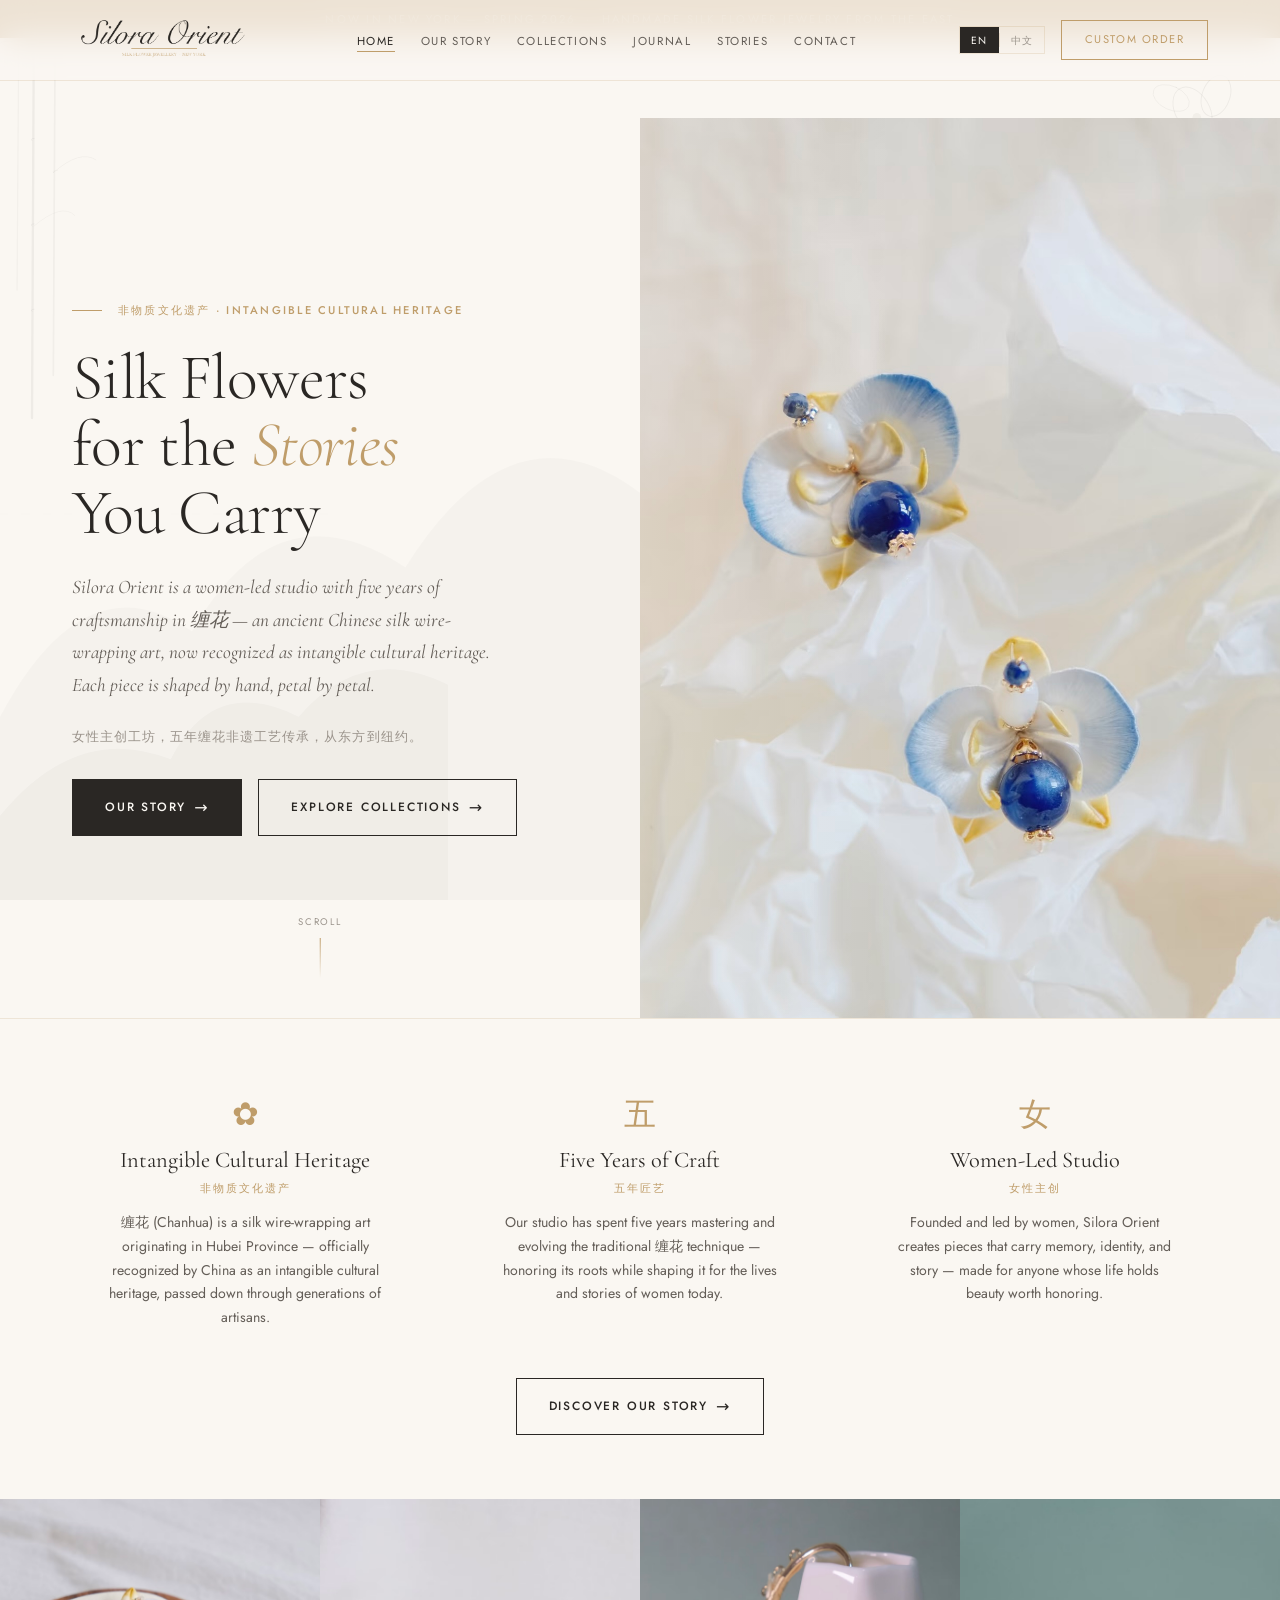
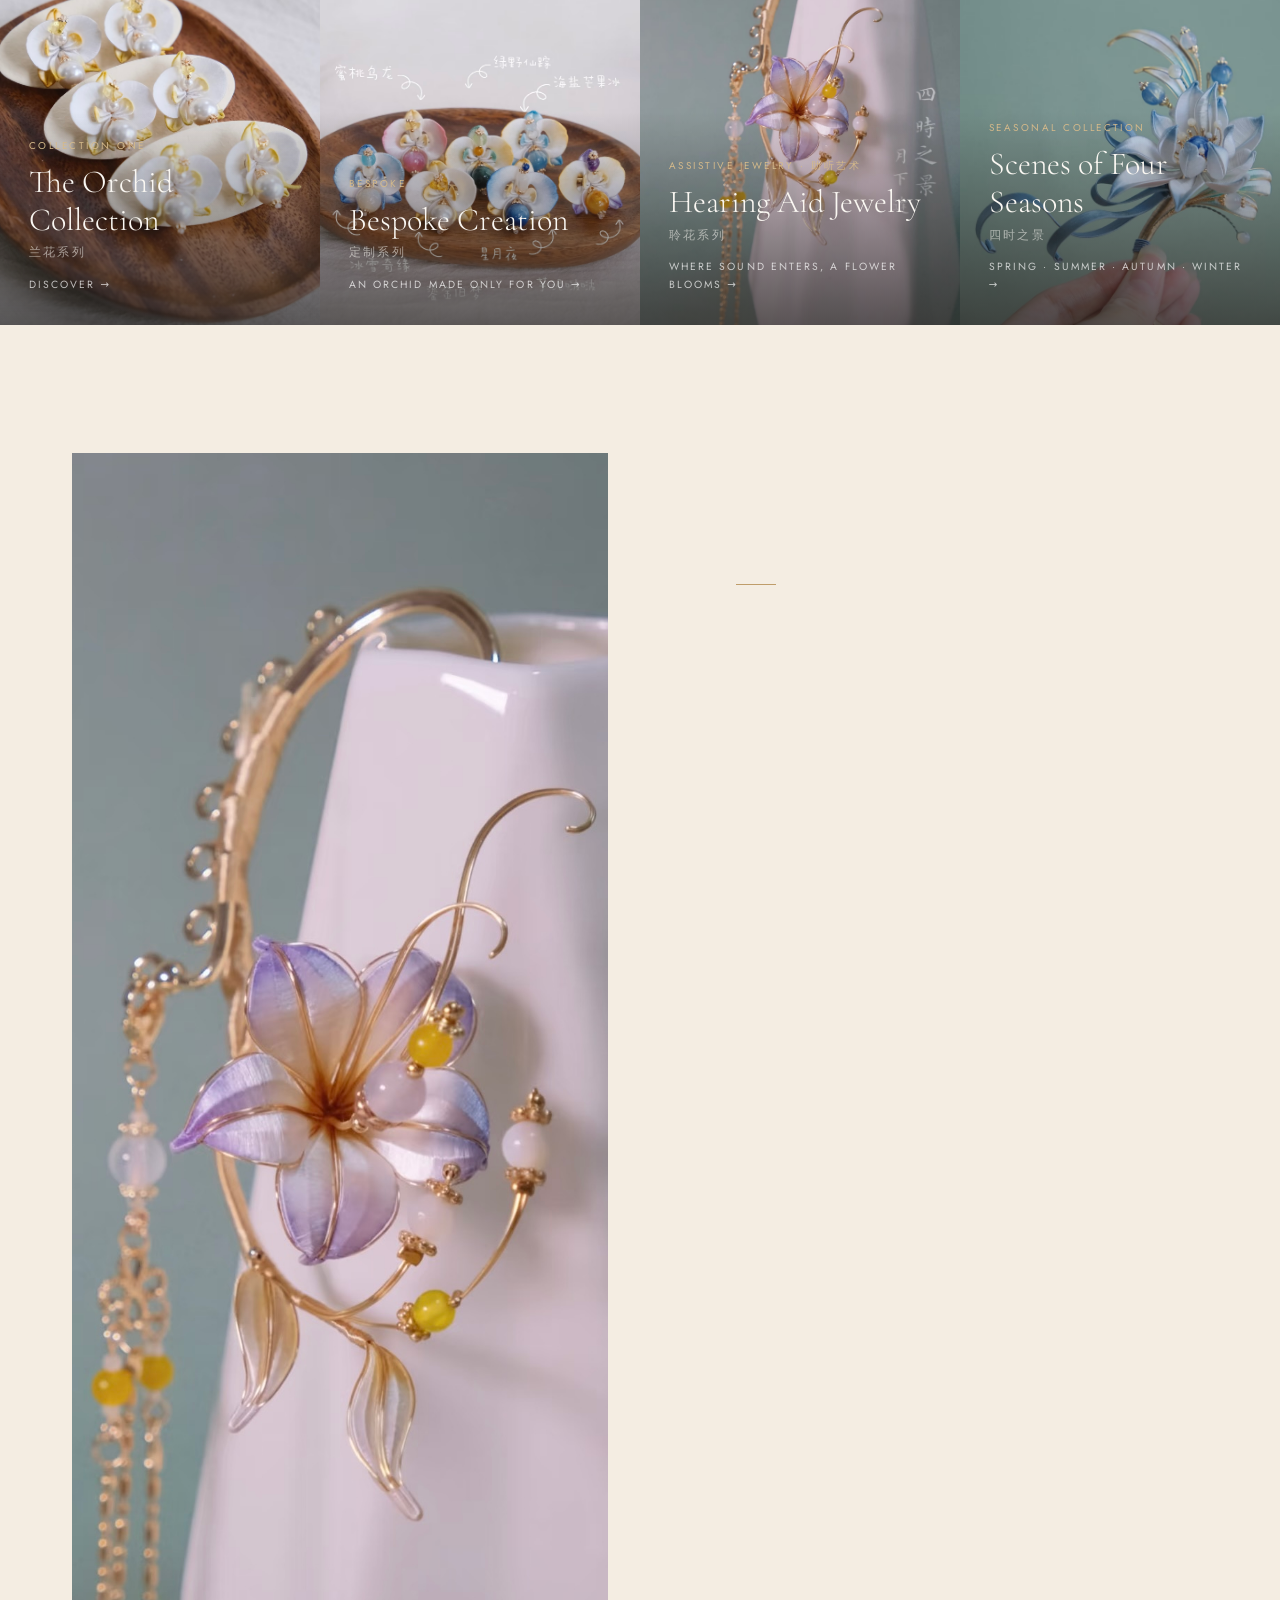
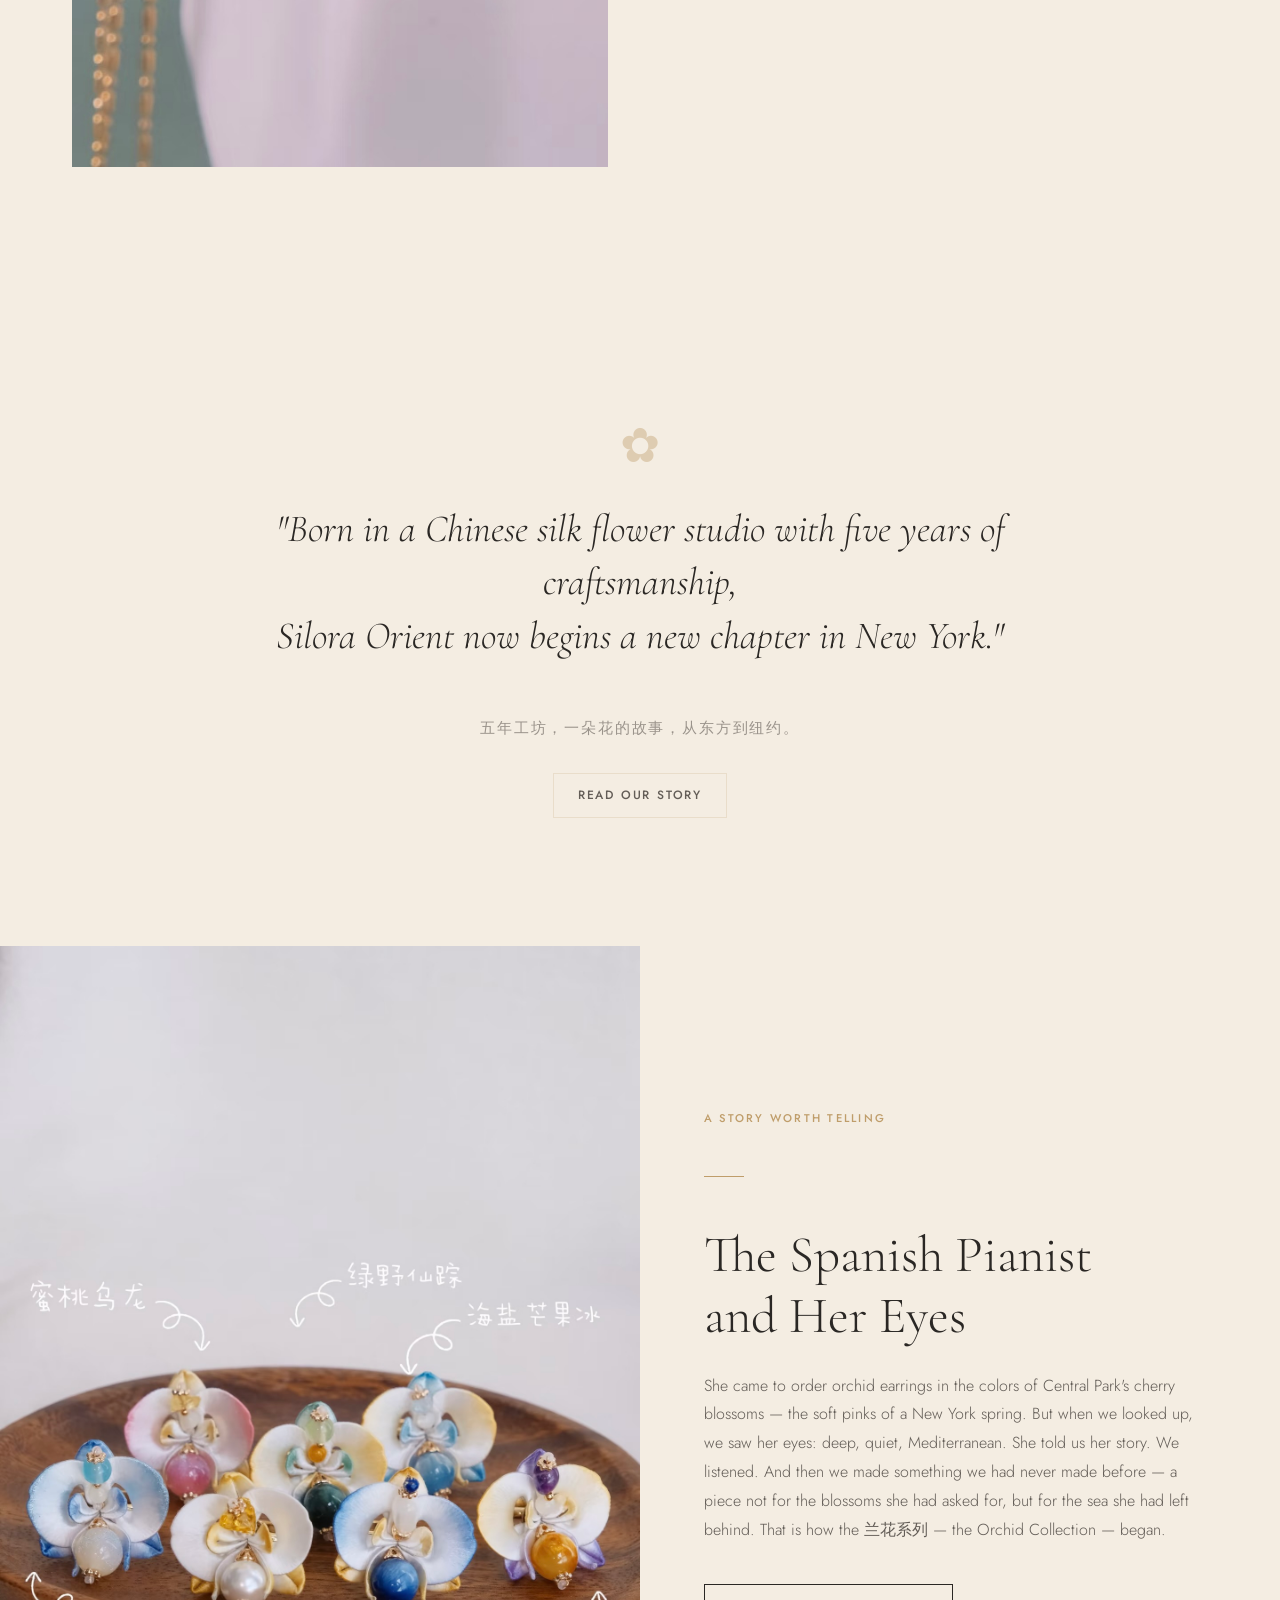
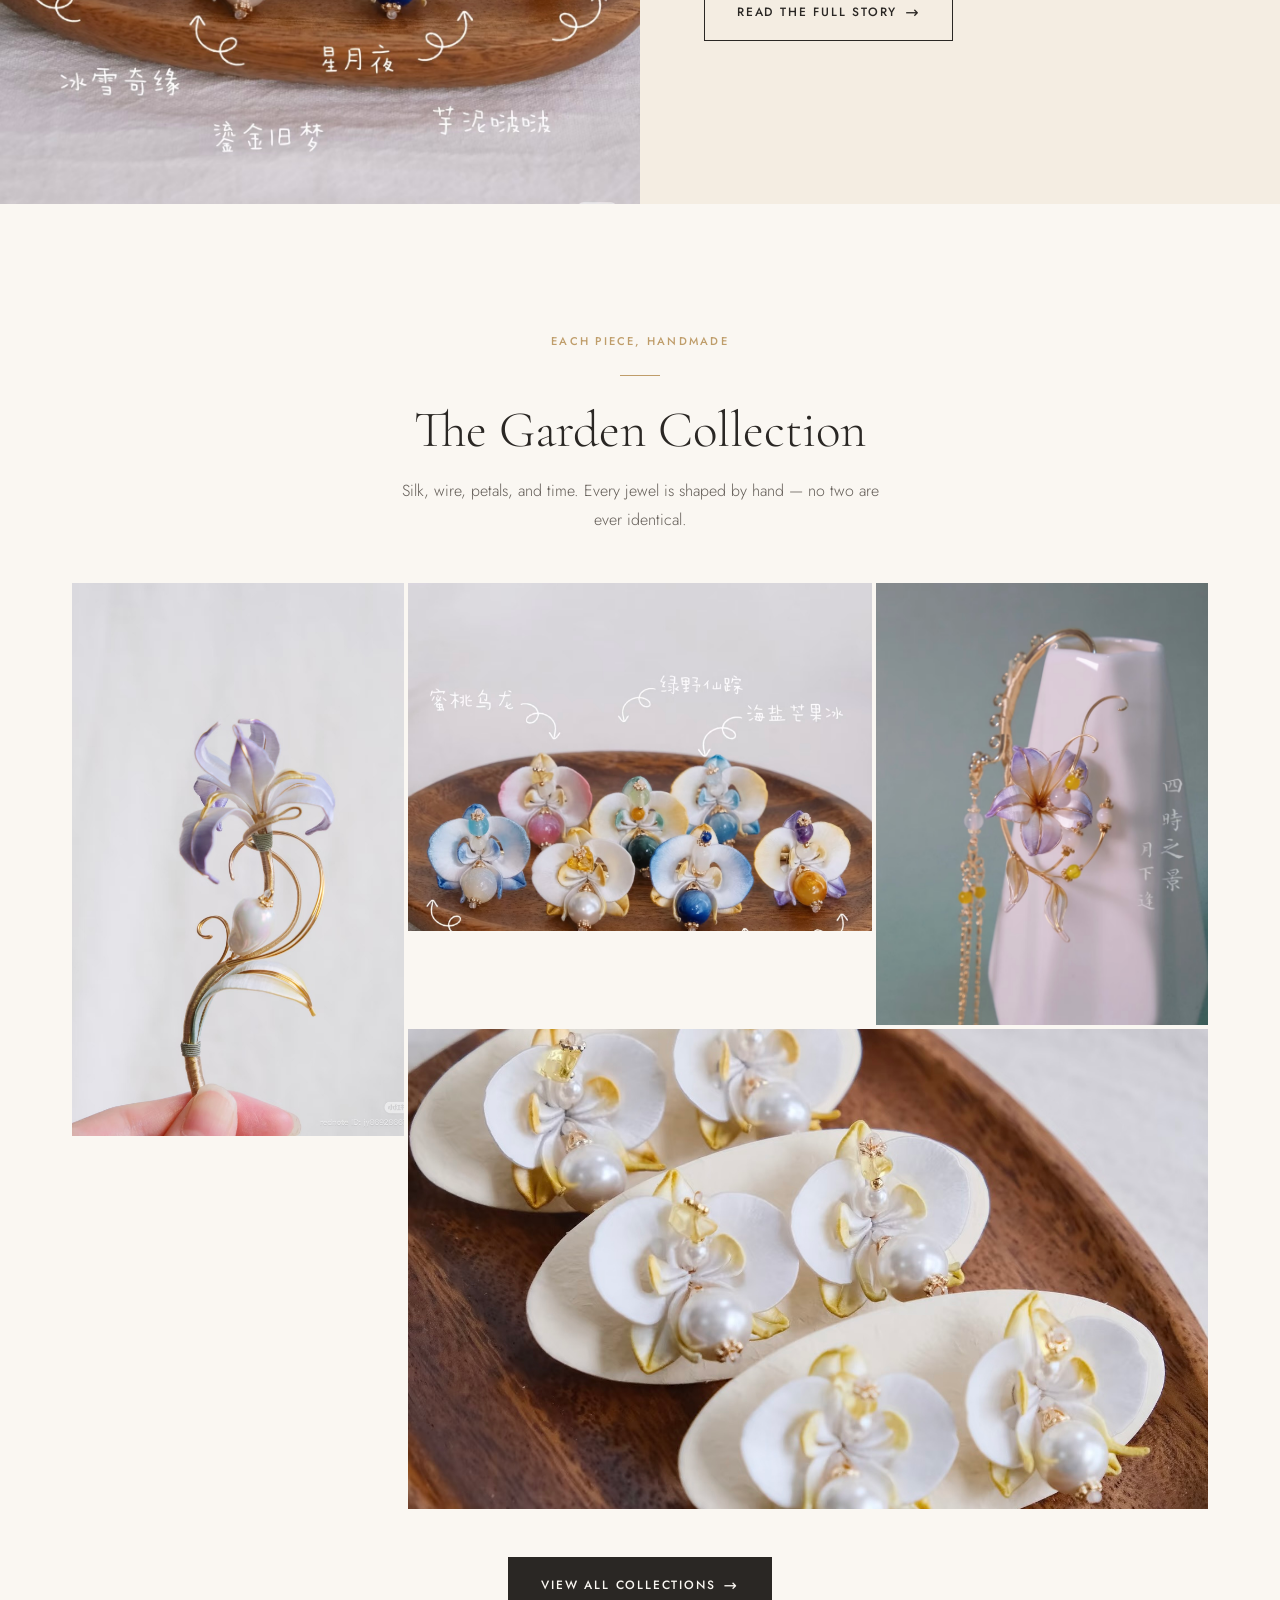
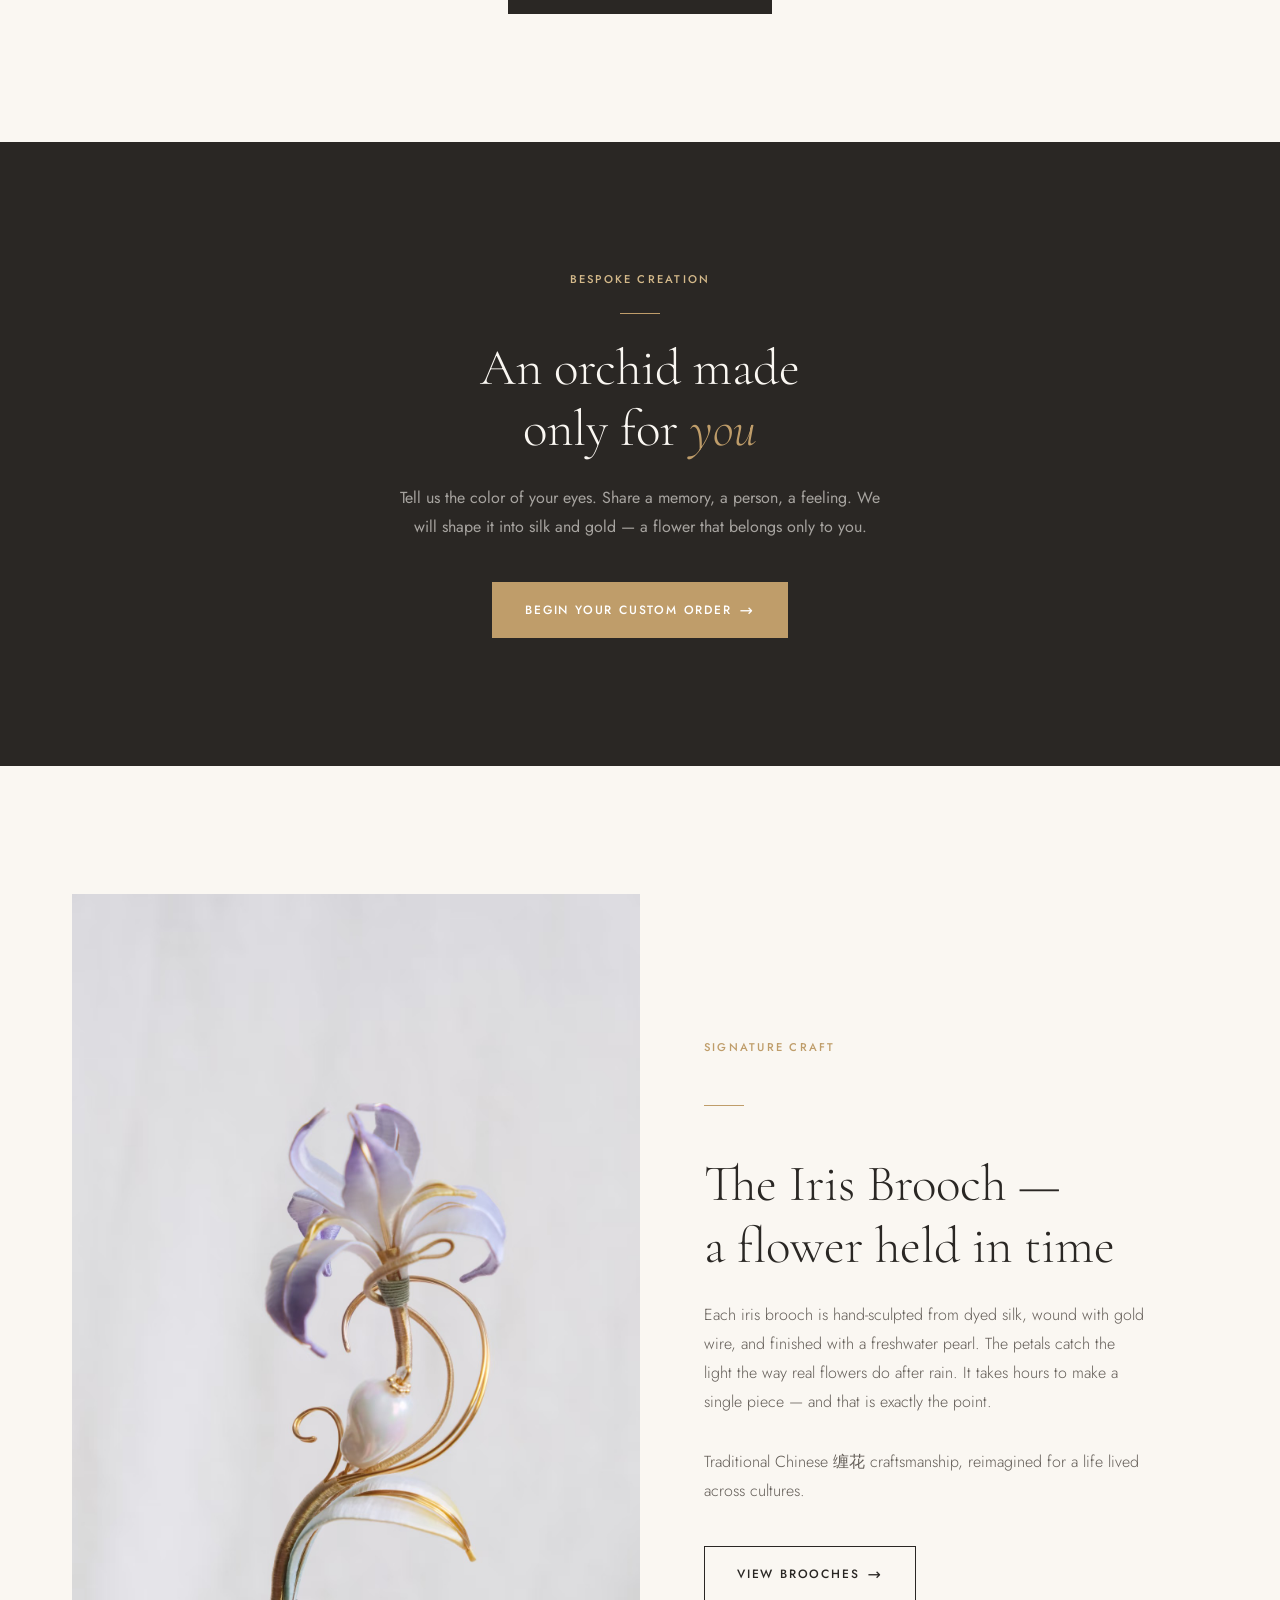
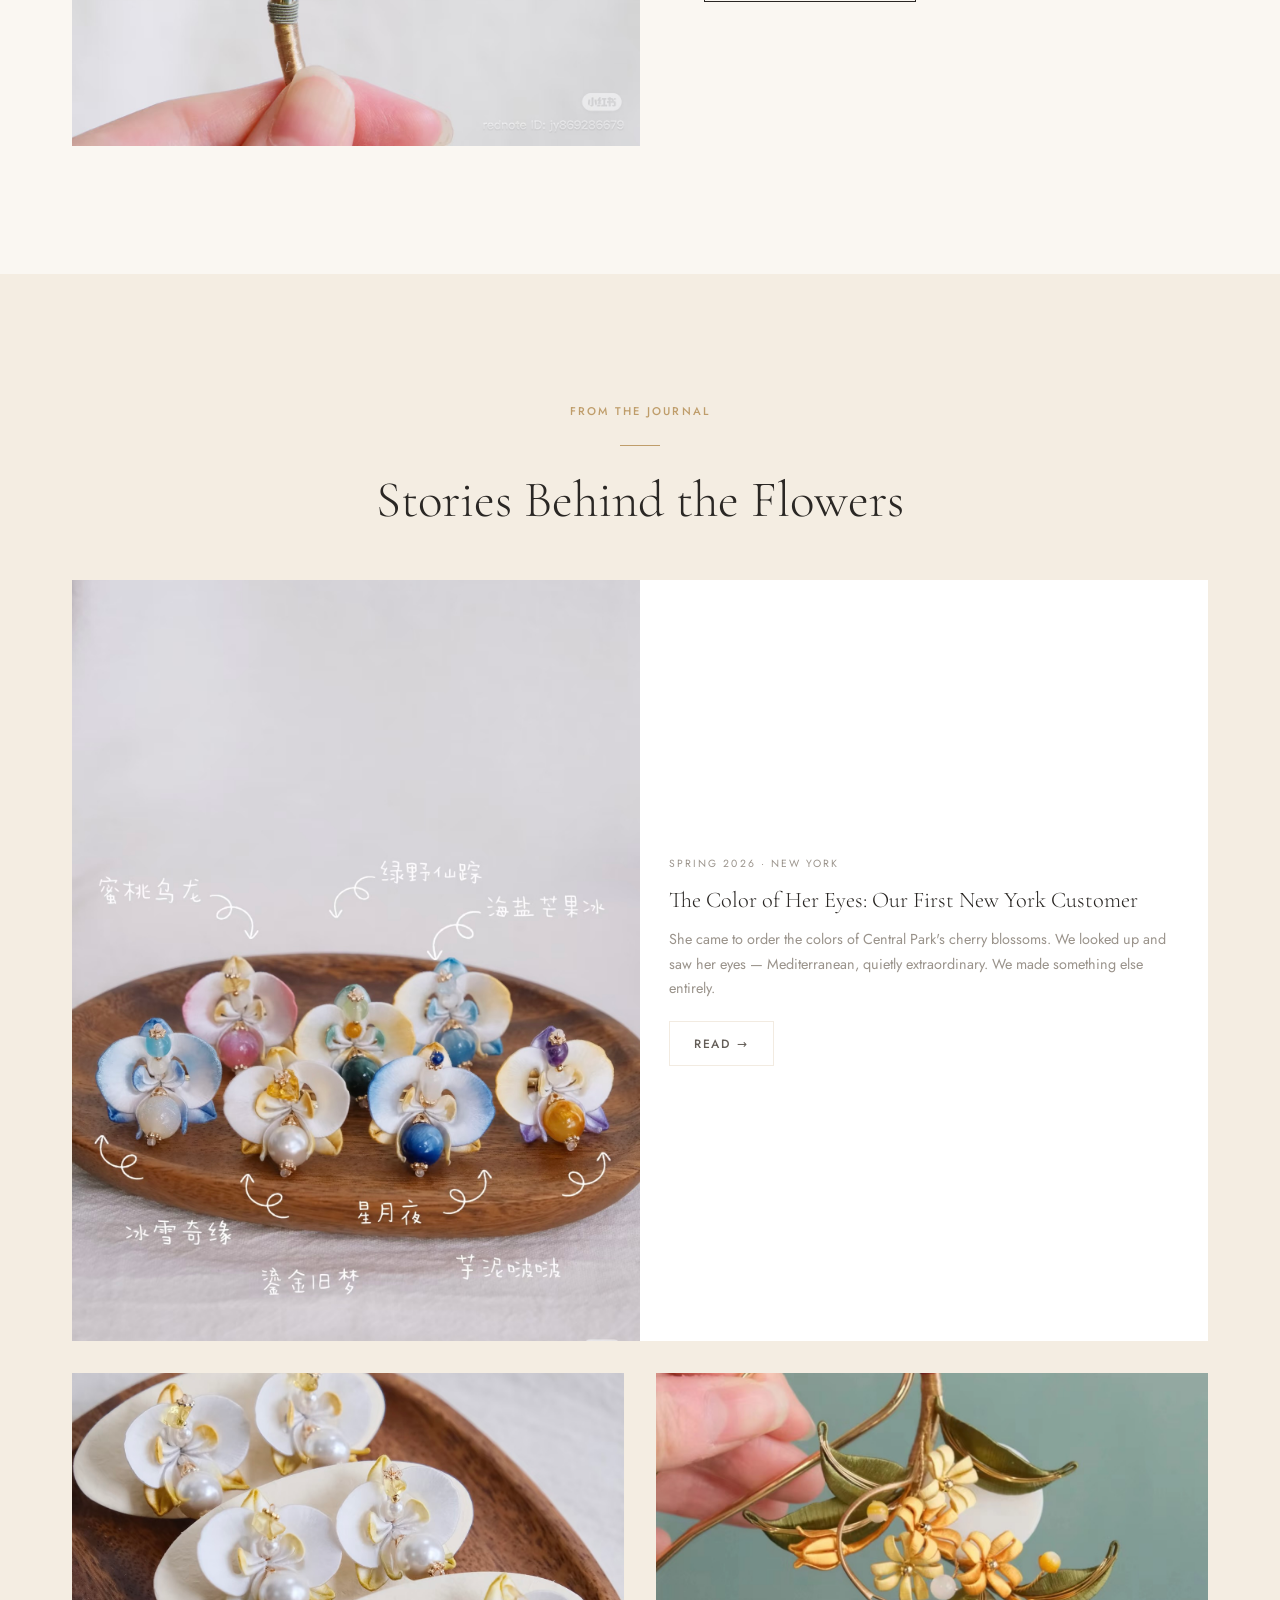
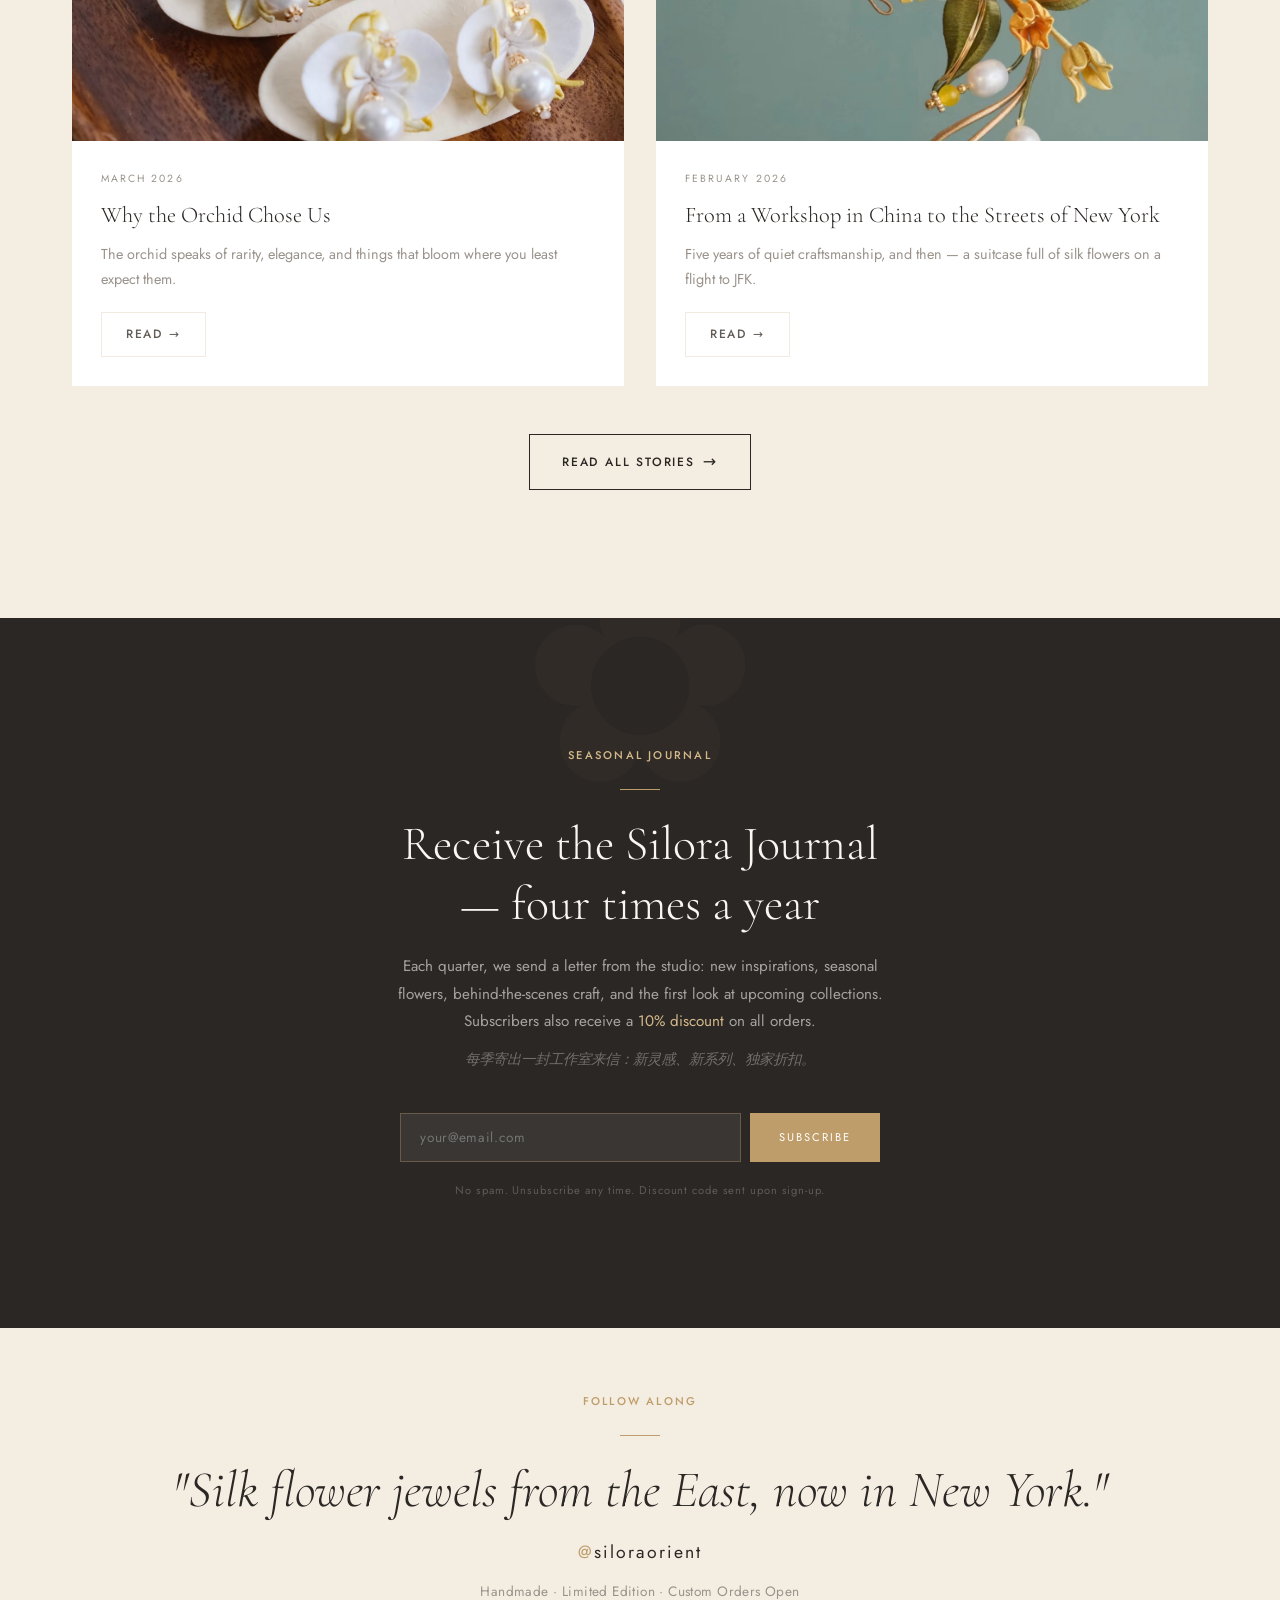
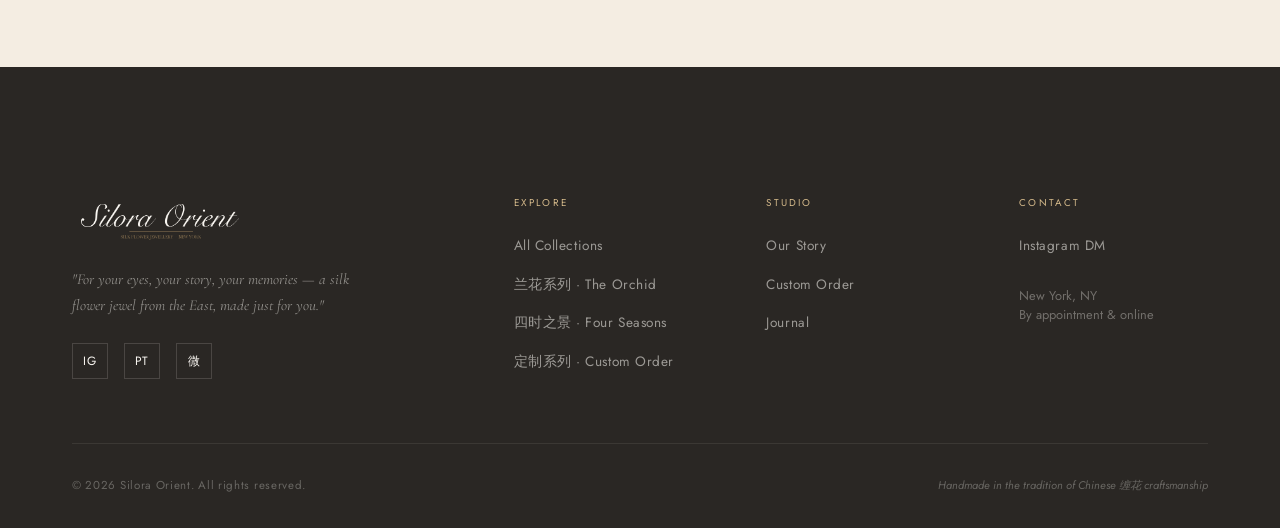
==== commit 836c970a: "Add 花窗 favicon across all pages - favicon.svg: gold (#BF9D6A) rounded-square background, ivory latti" ====
--- a/index.html
+++ b/index.html
@@ -3,7 +3,10 @@
 <head>
   <meta charset="UTF-8" />
   <meta name="viewport" content="width=device-width, initial-scale=1.0" />
-  <title>Silora Orient — Silk Flower Jewels from the East</title>
+  <link rel="icon" type="image/svg+xml" href="favicon.svg" />
+  <link rel="icon" type="image/png" sizes="32x32" href="favicon-32x32.png" />
+  <link rel="apple-touch-icon" sizes="180x180" href="apple-touch-icon.png" />
+<title>Silora Orient — Silk Flower Jewels from the East</title>
   <meta name="description" content="Handmade silk flower jewelry inspired by Eastern aesthetics, memory, and personal stories. Now in New York." />
   <link rel="stylesheet" href="styles.css" />
   <!-- Google Analytics 4 — replace G-XXXXXXXXXX with real Measurement ID -->
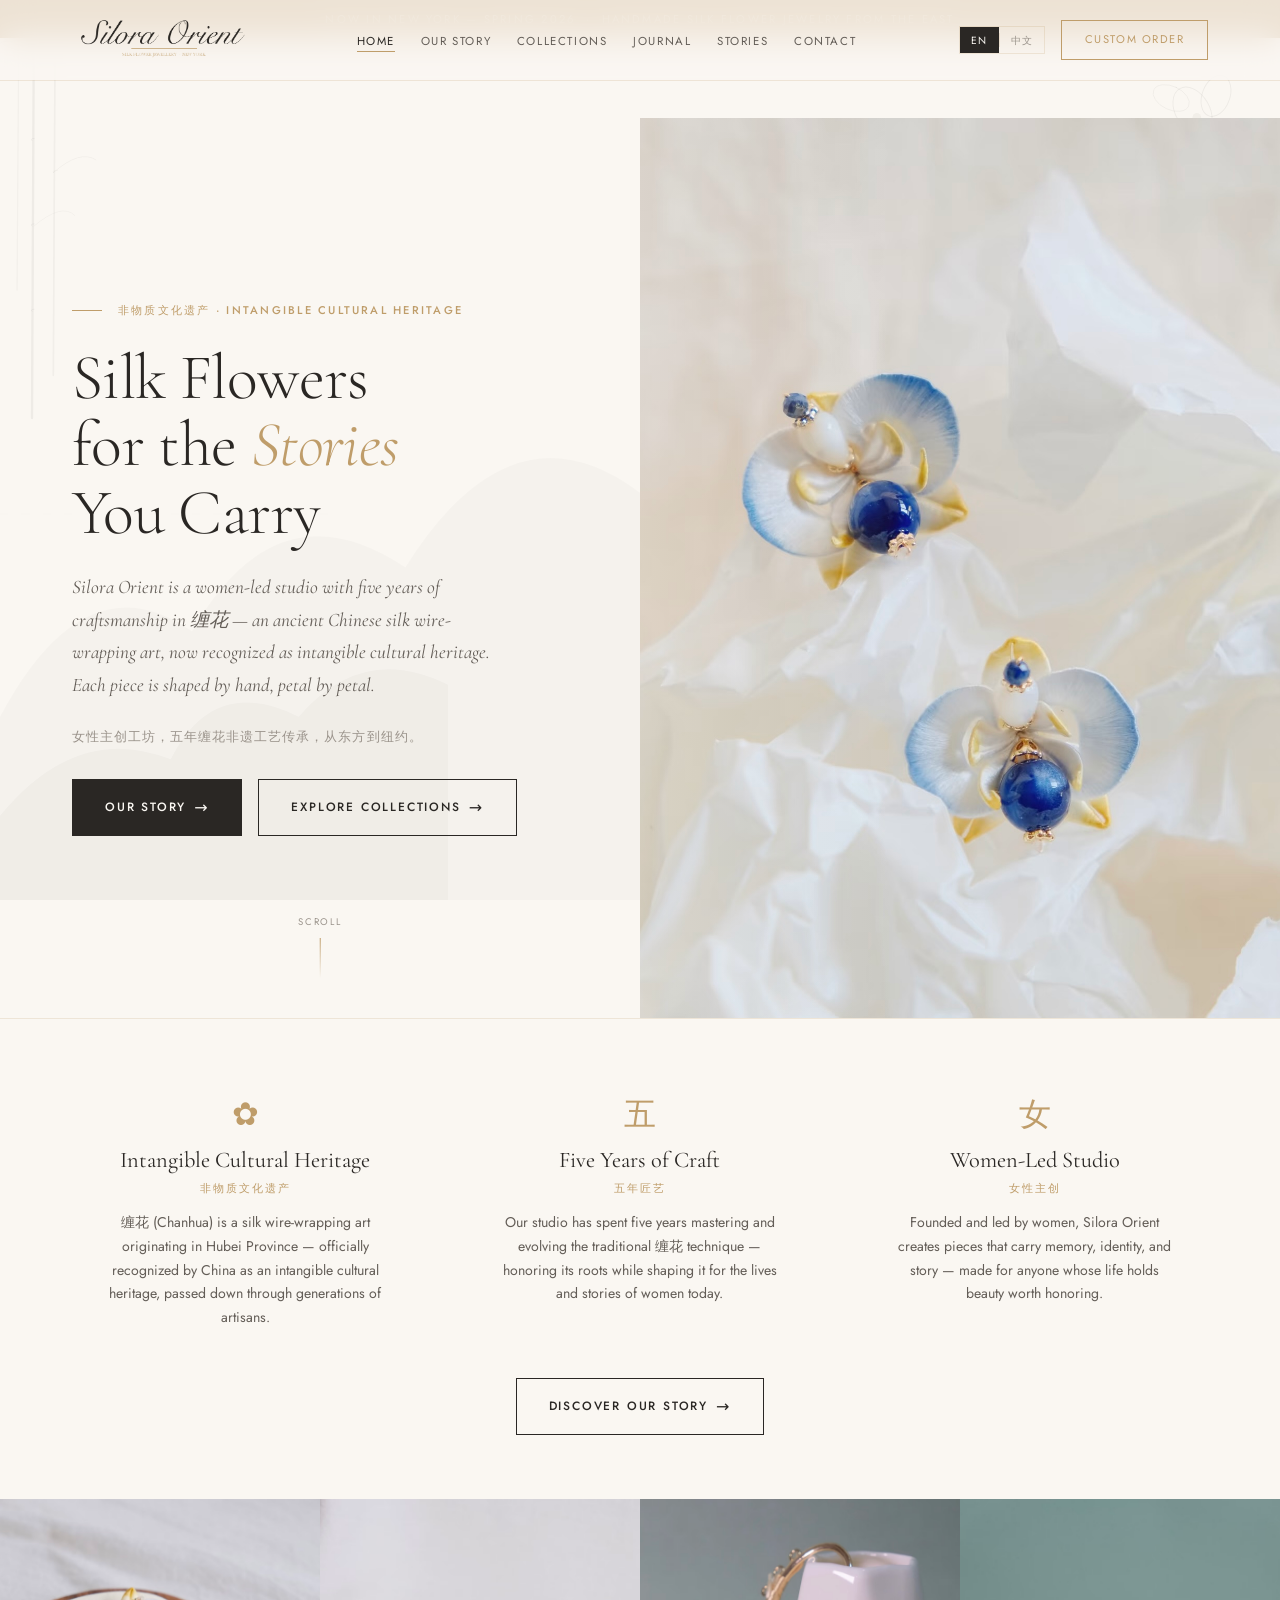
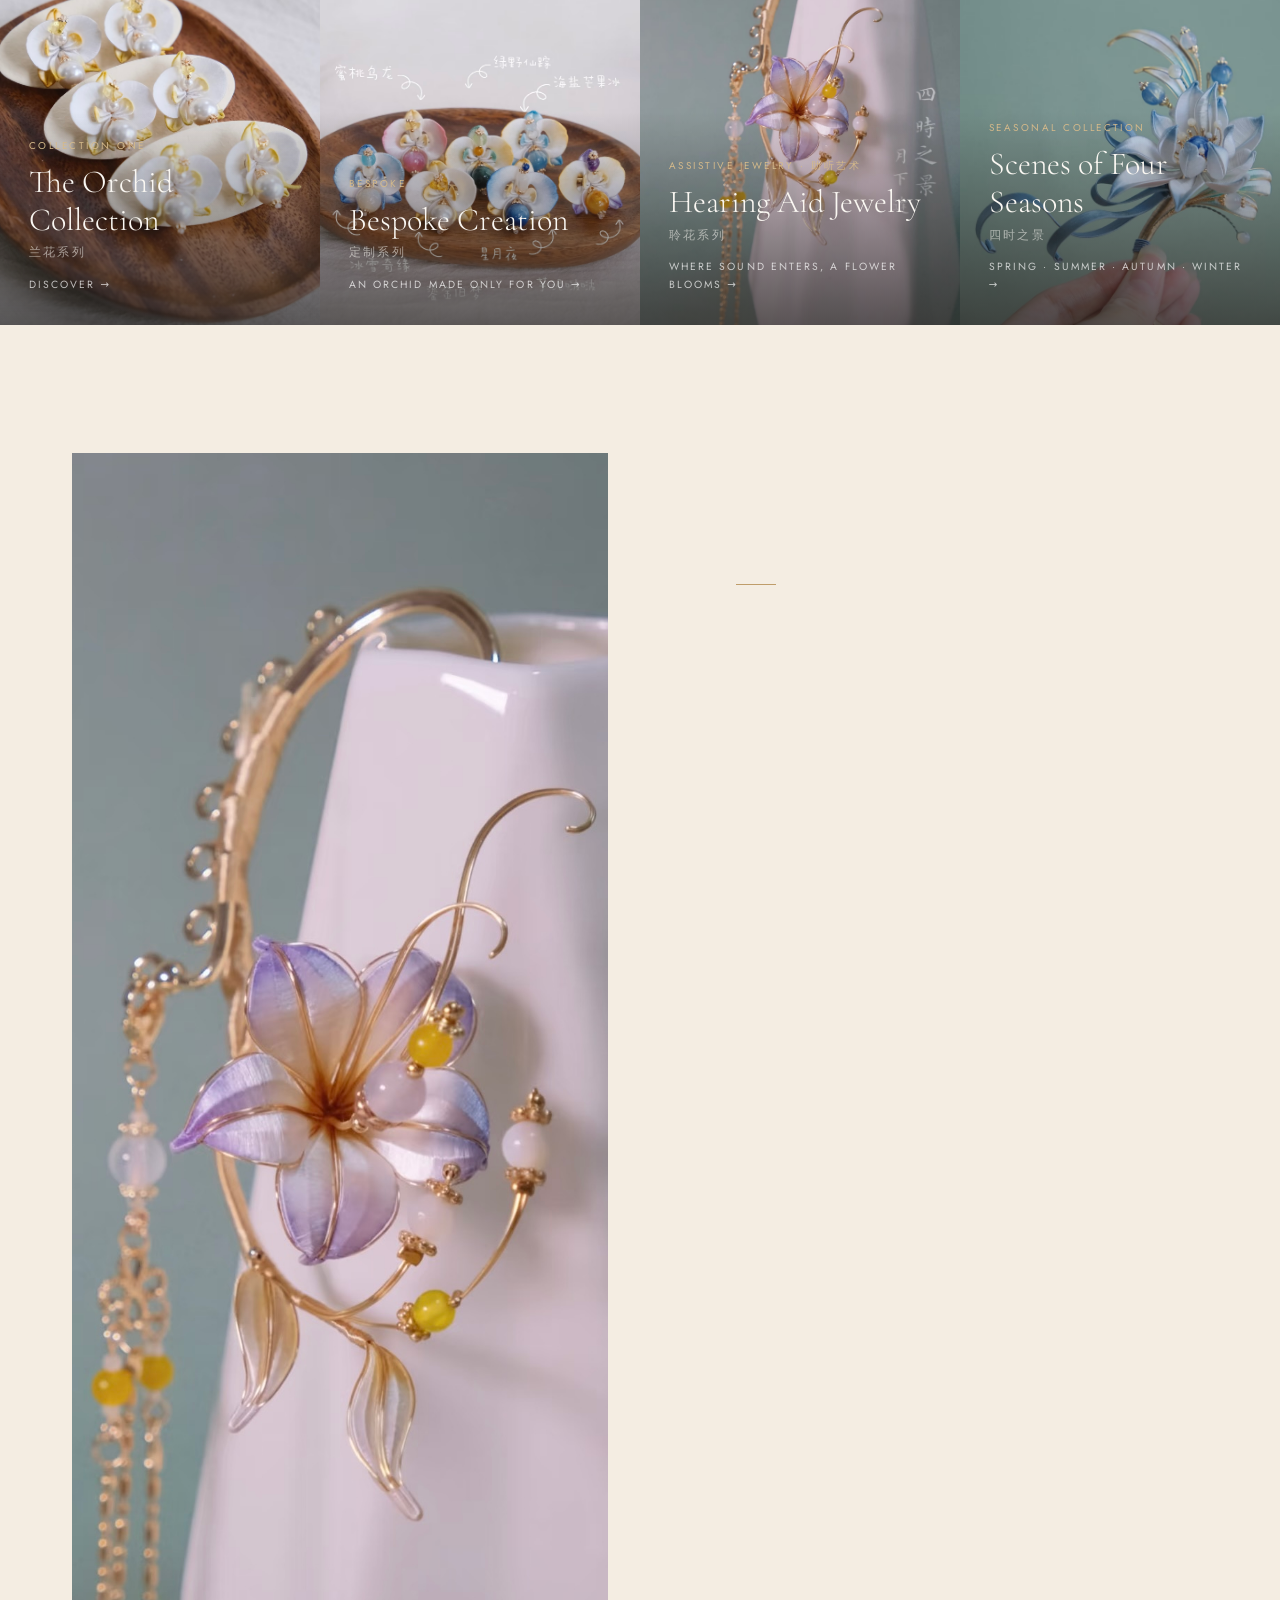
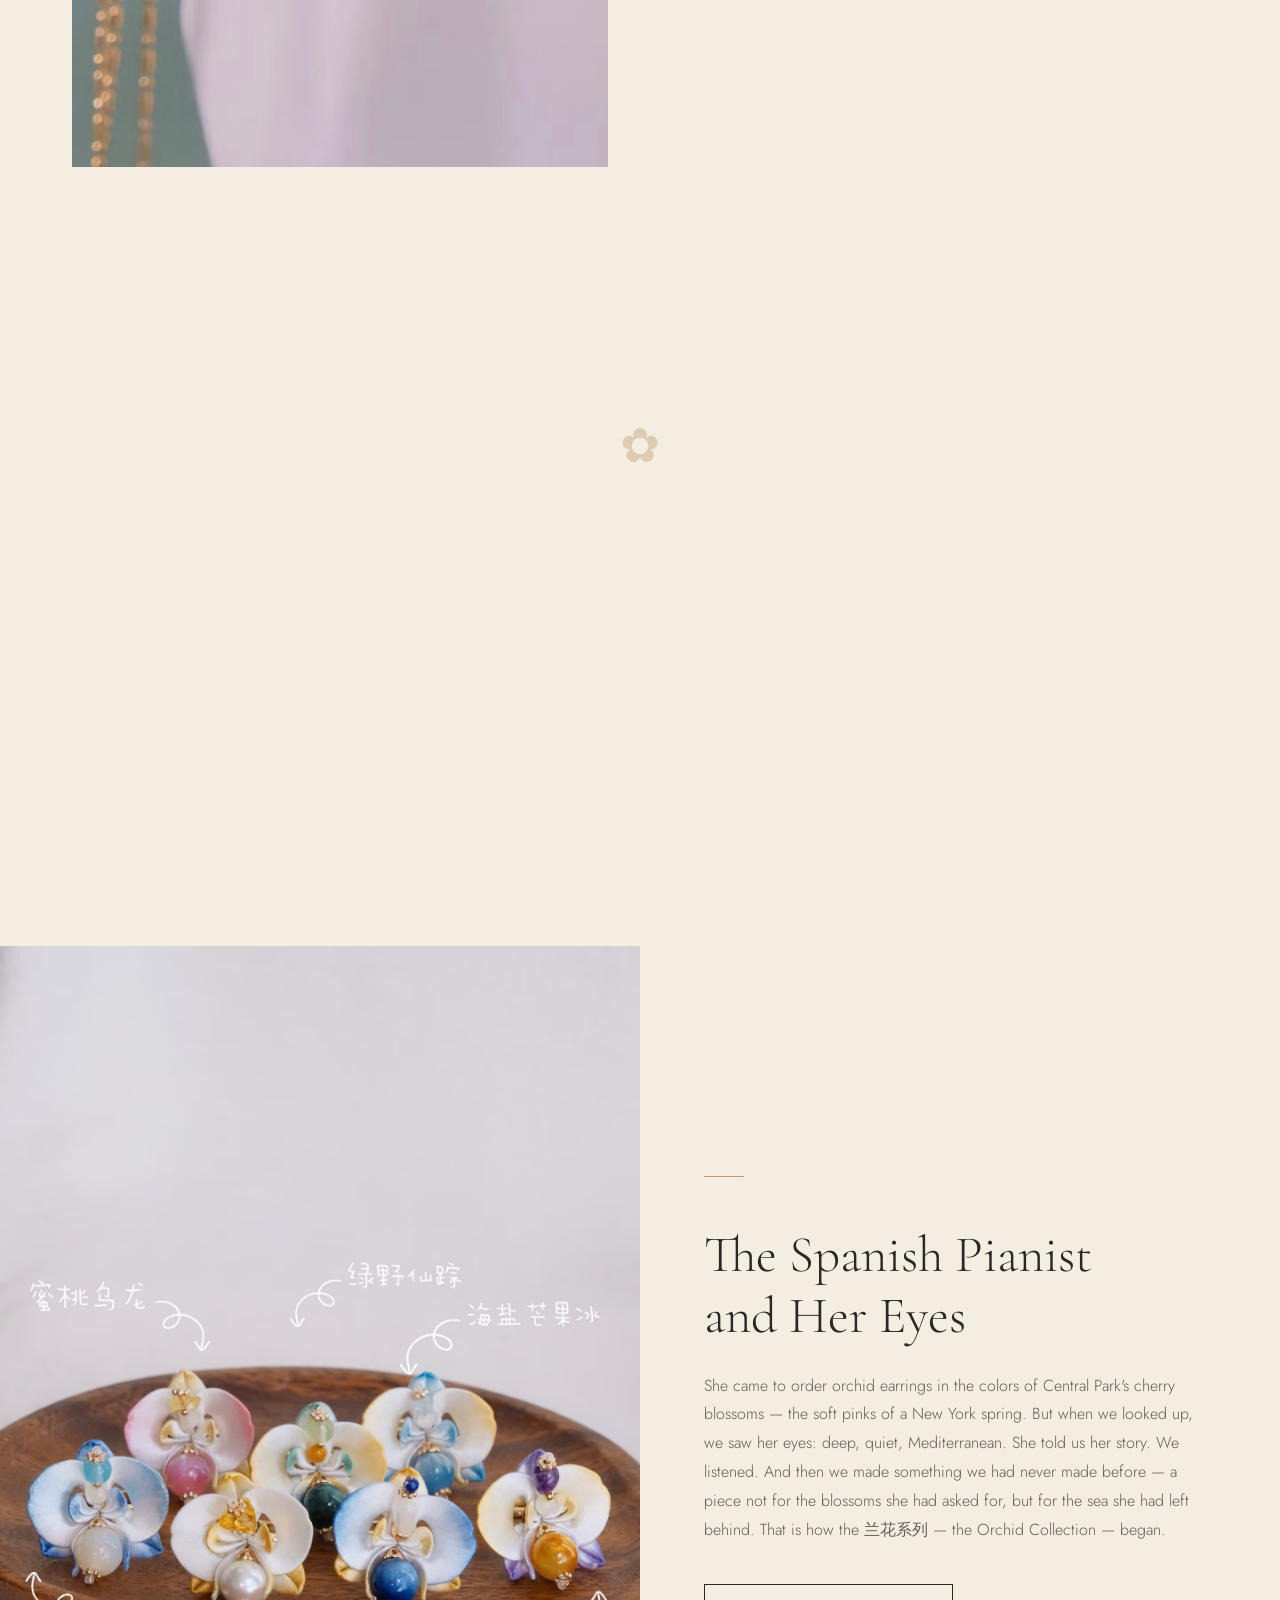
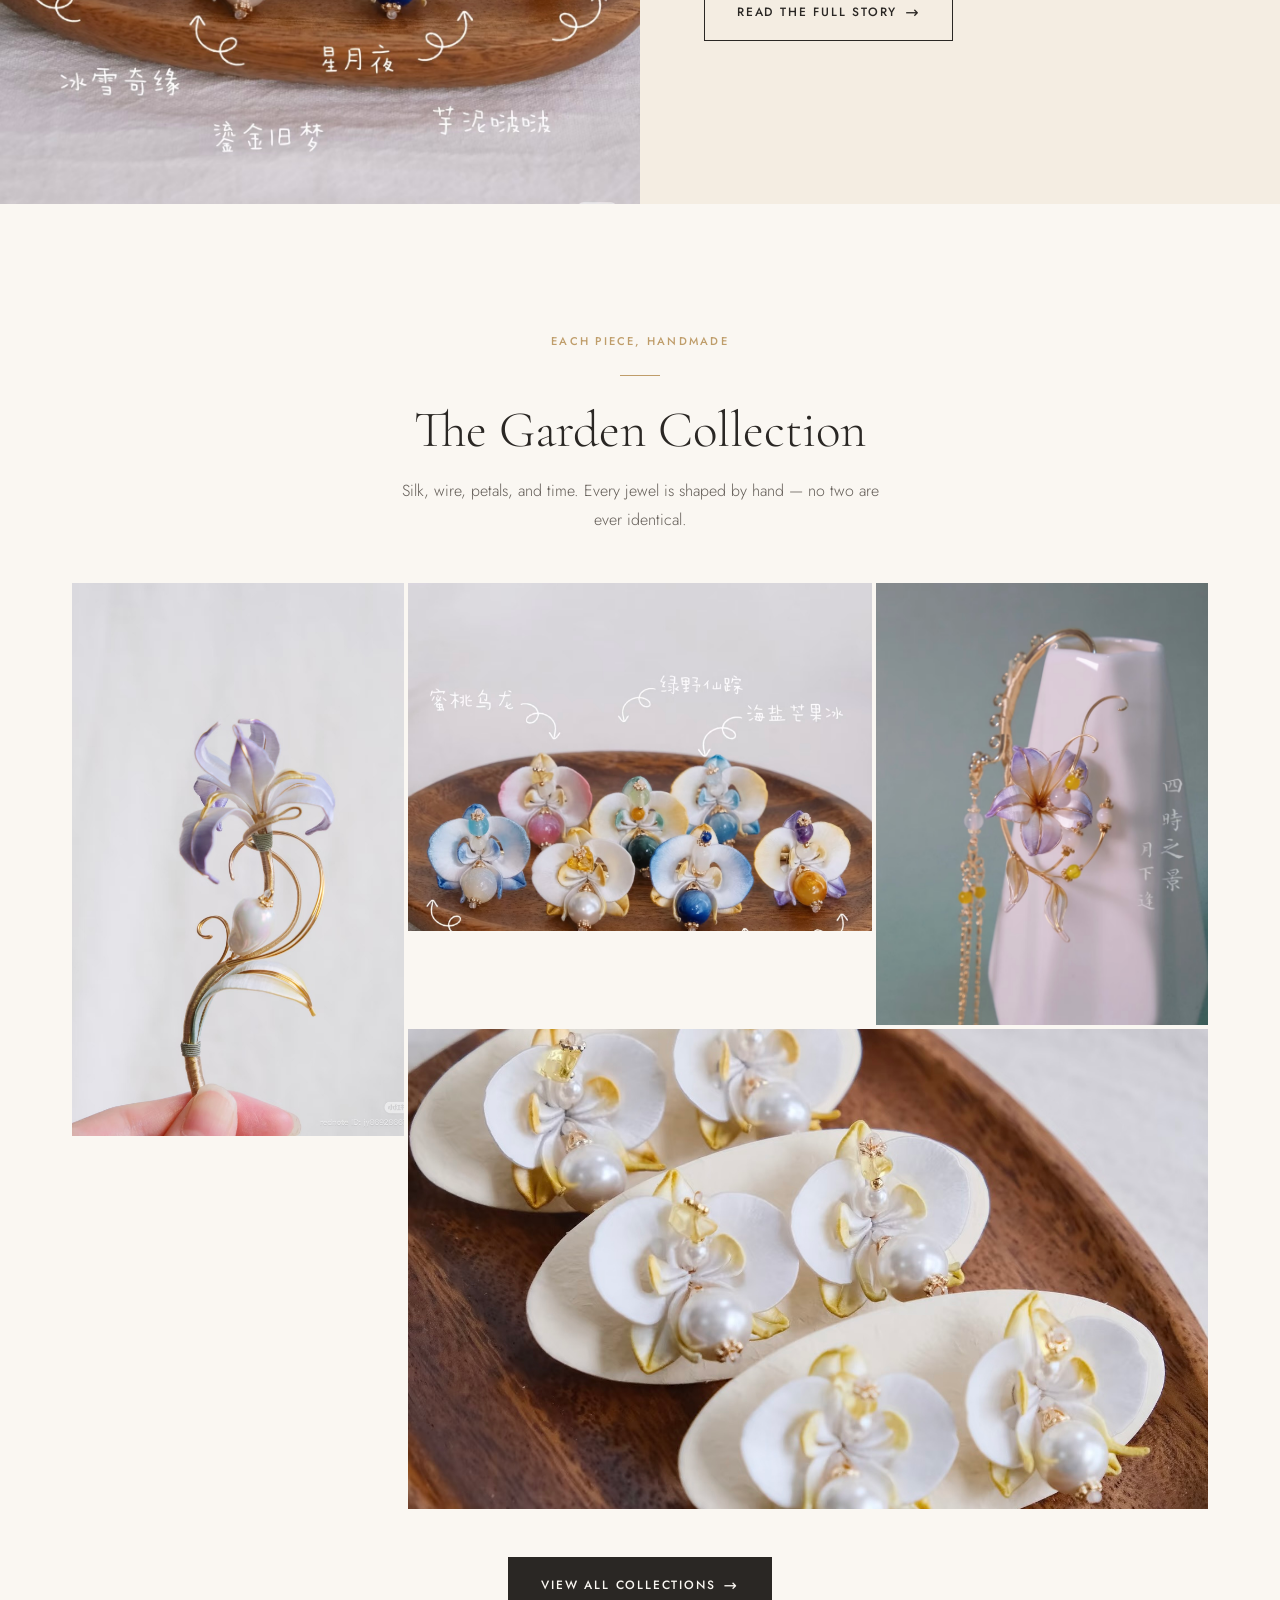
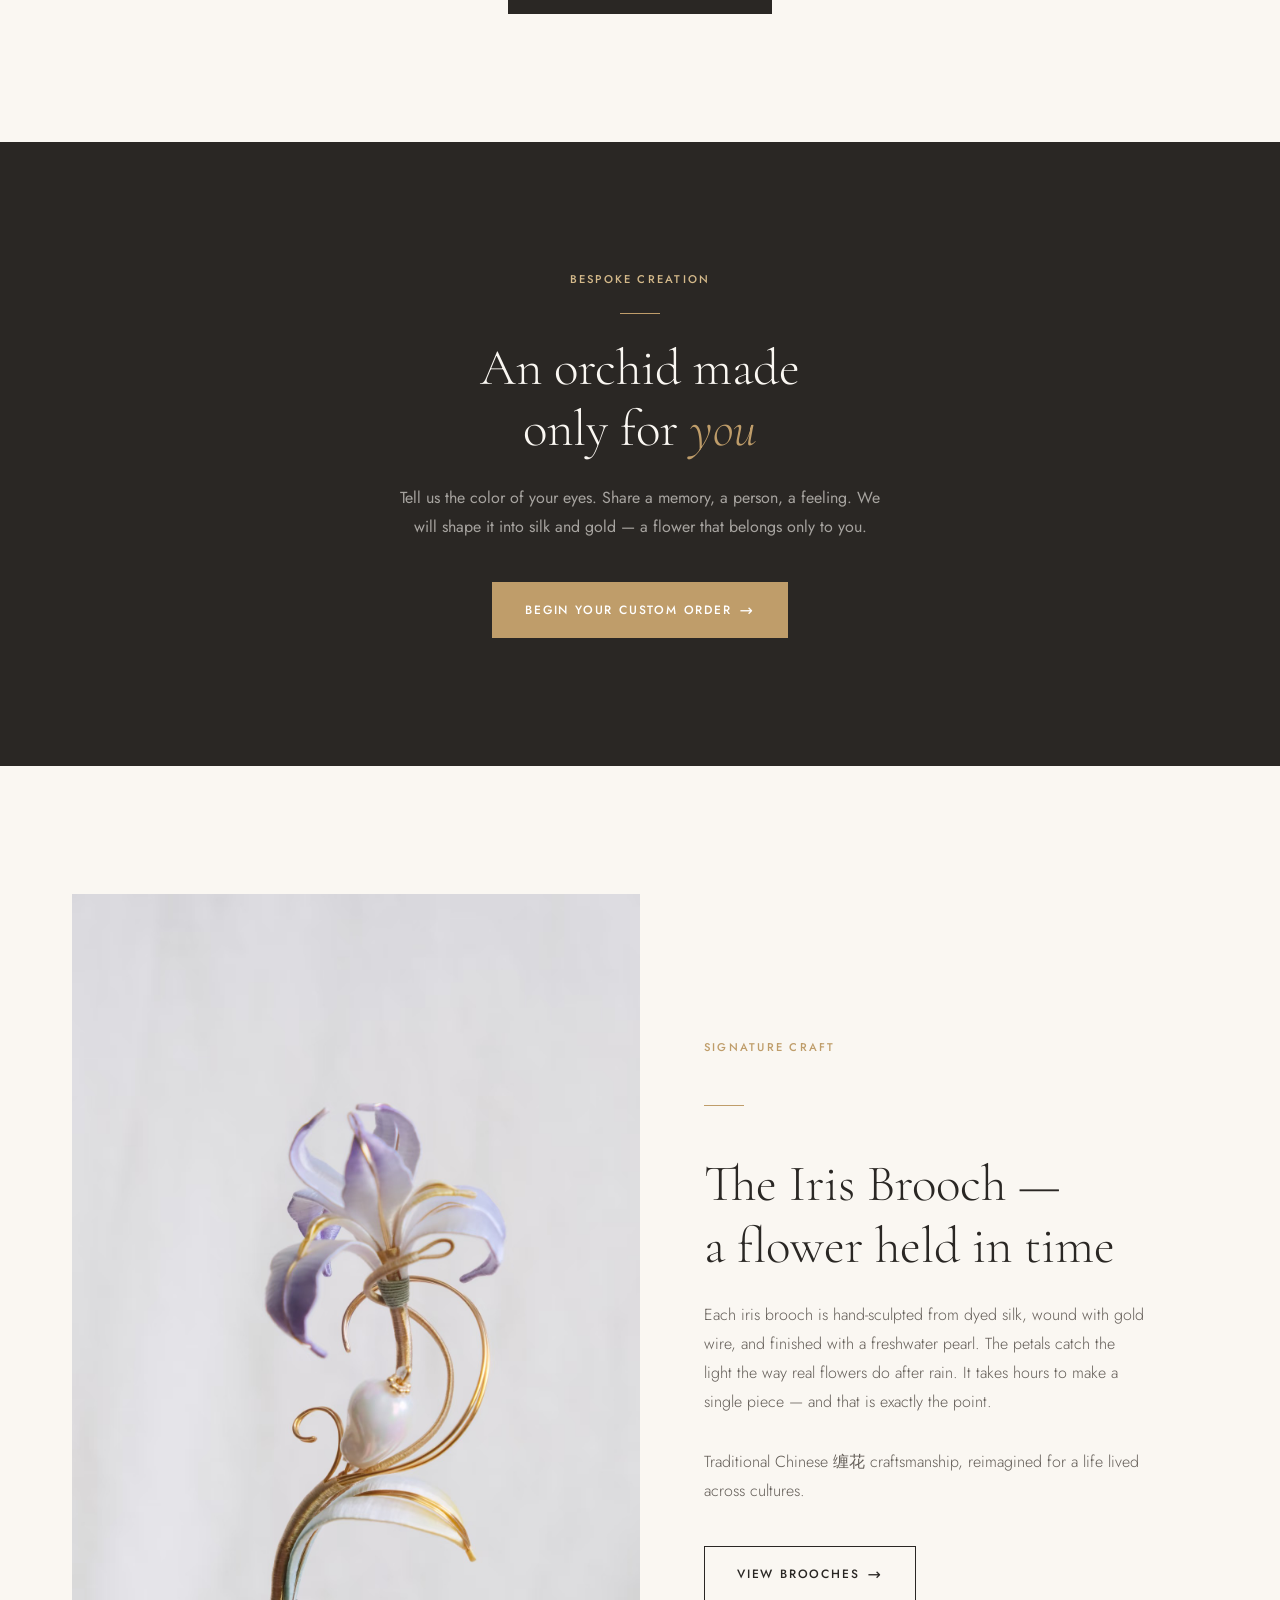
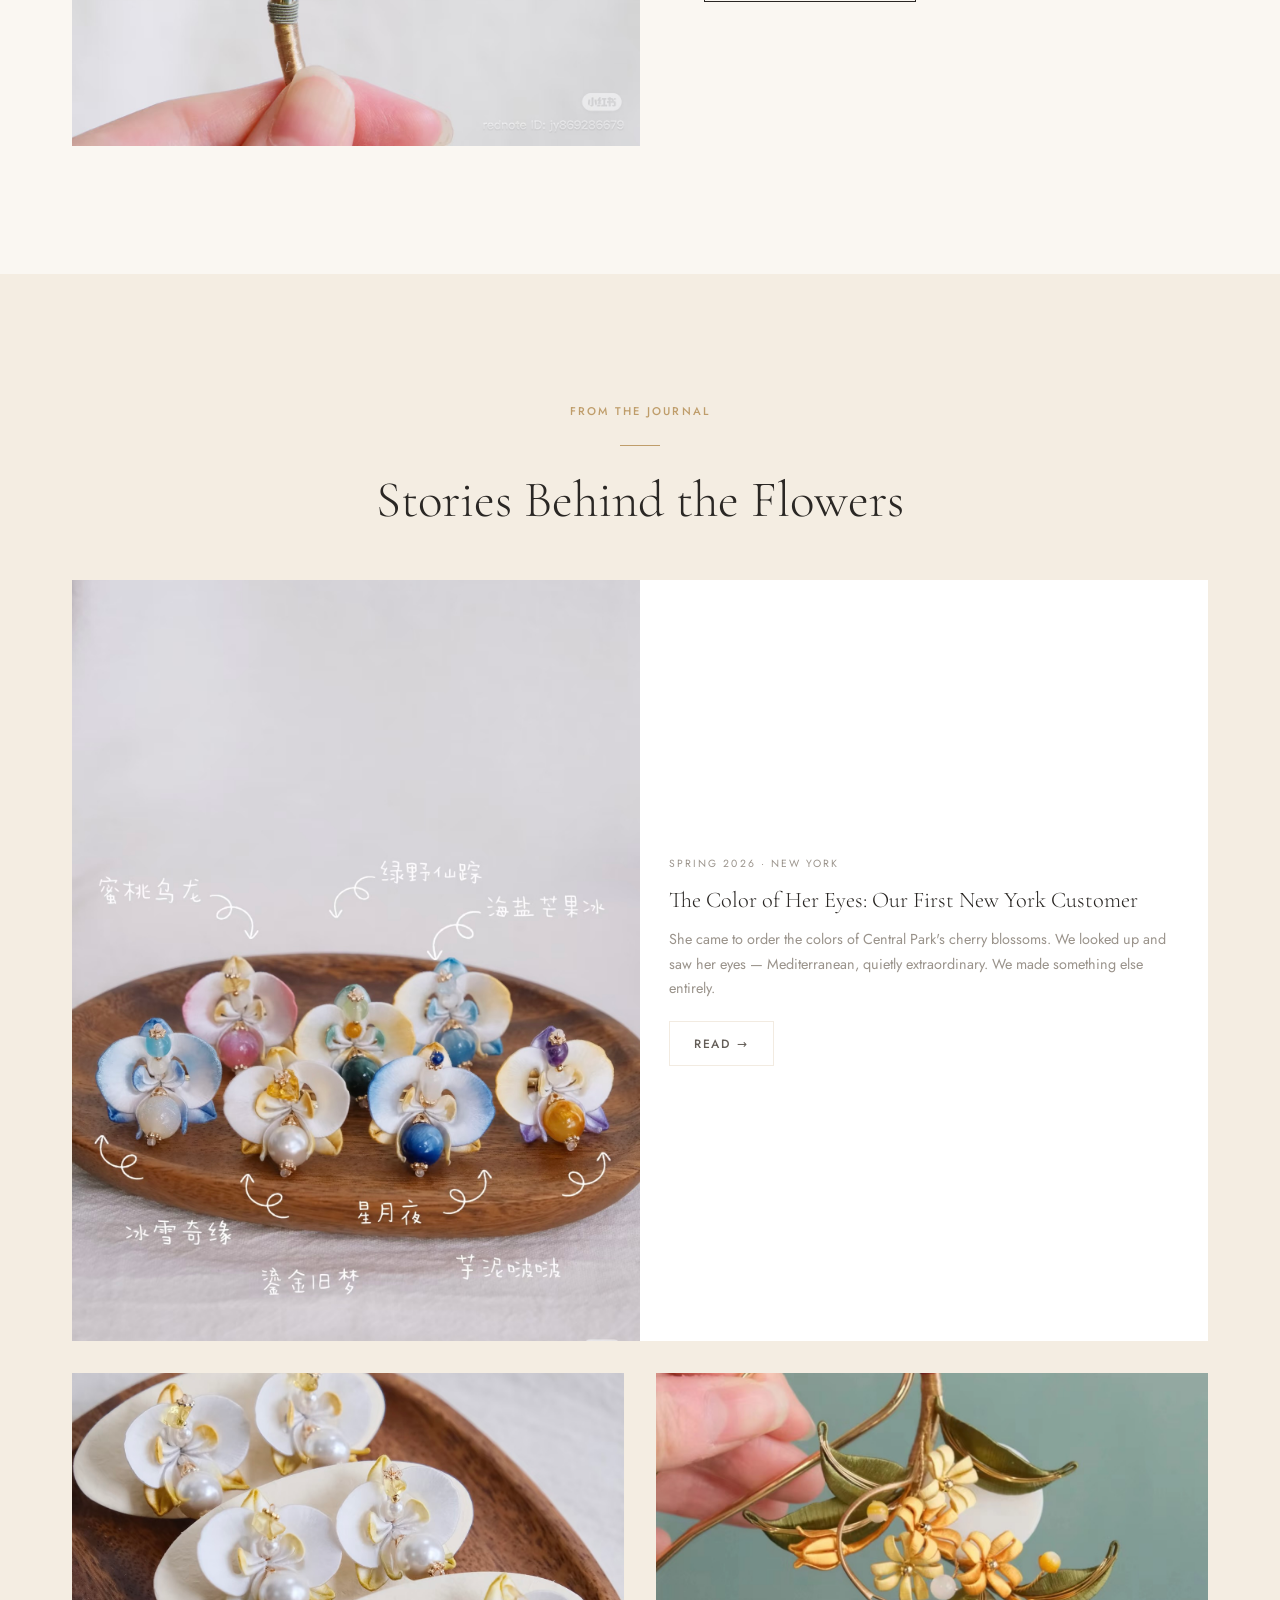
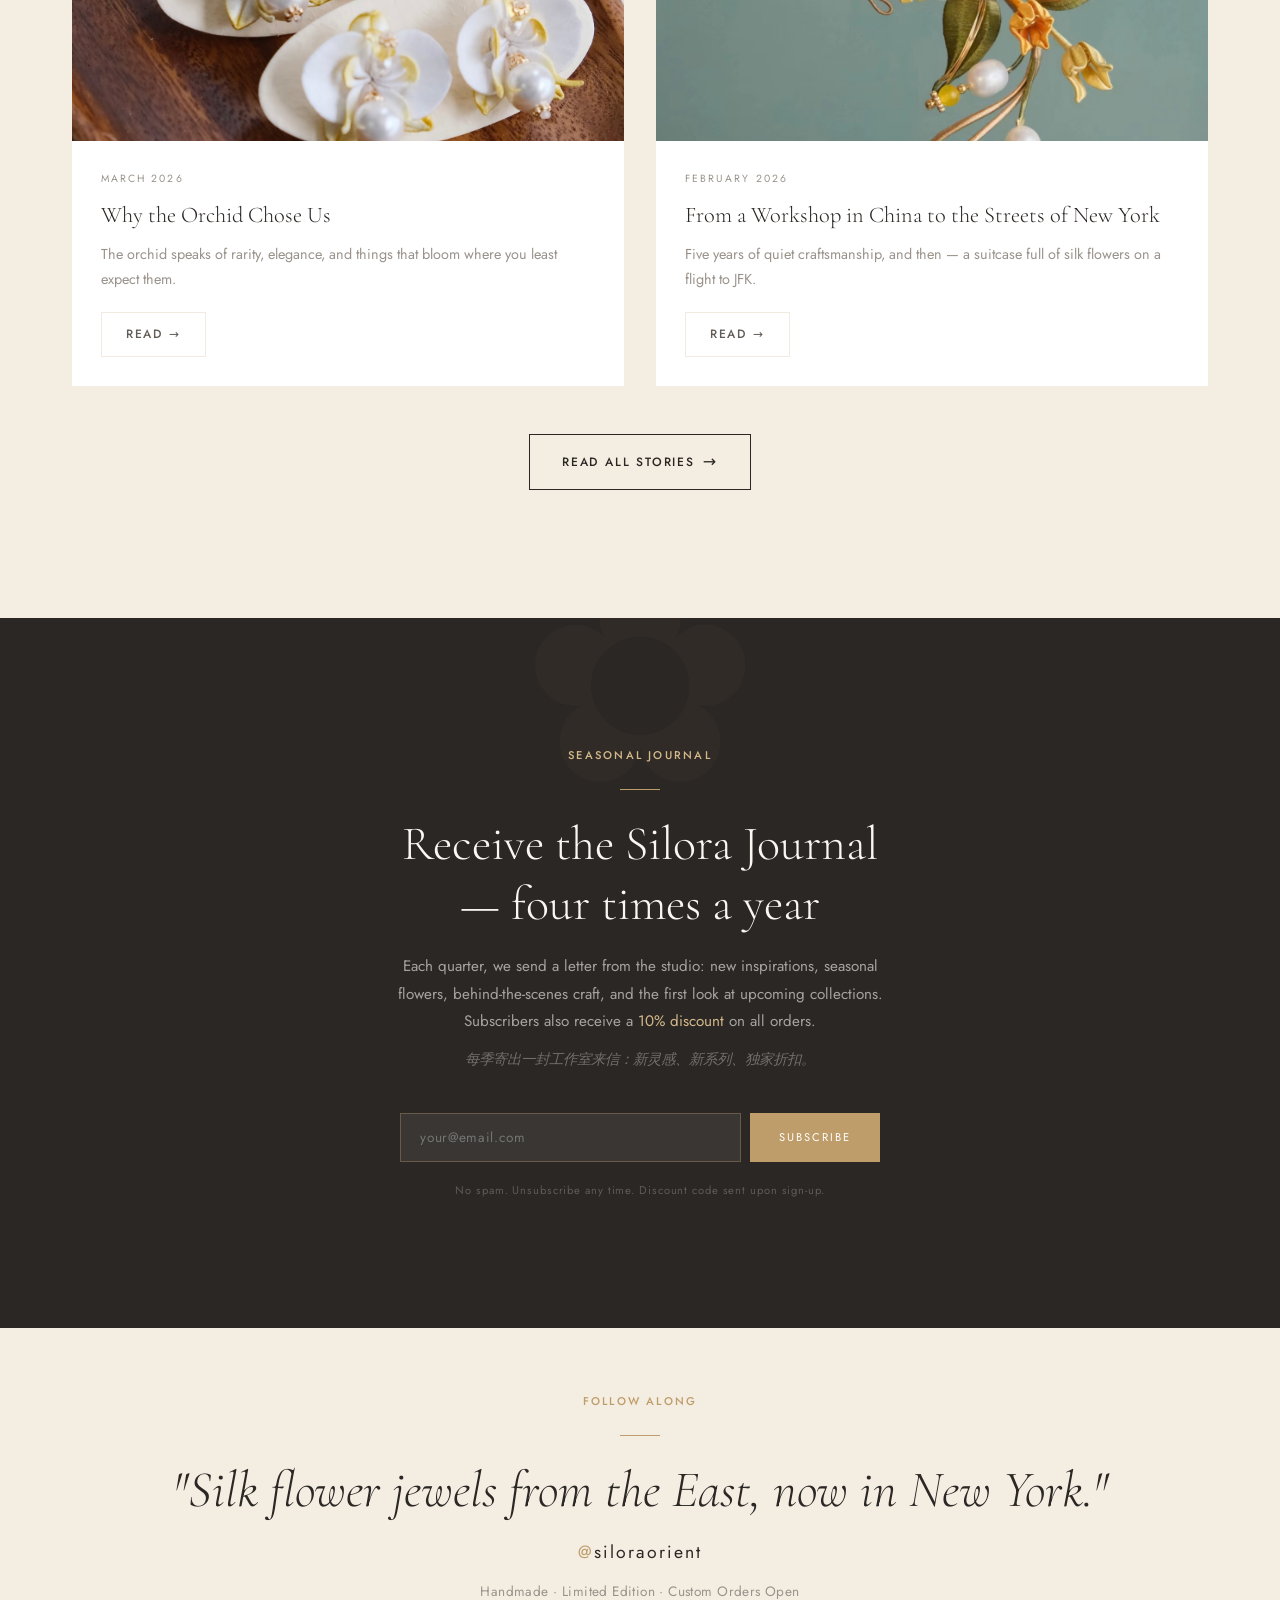
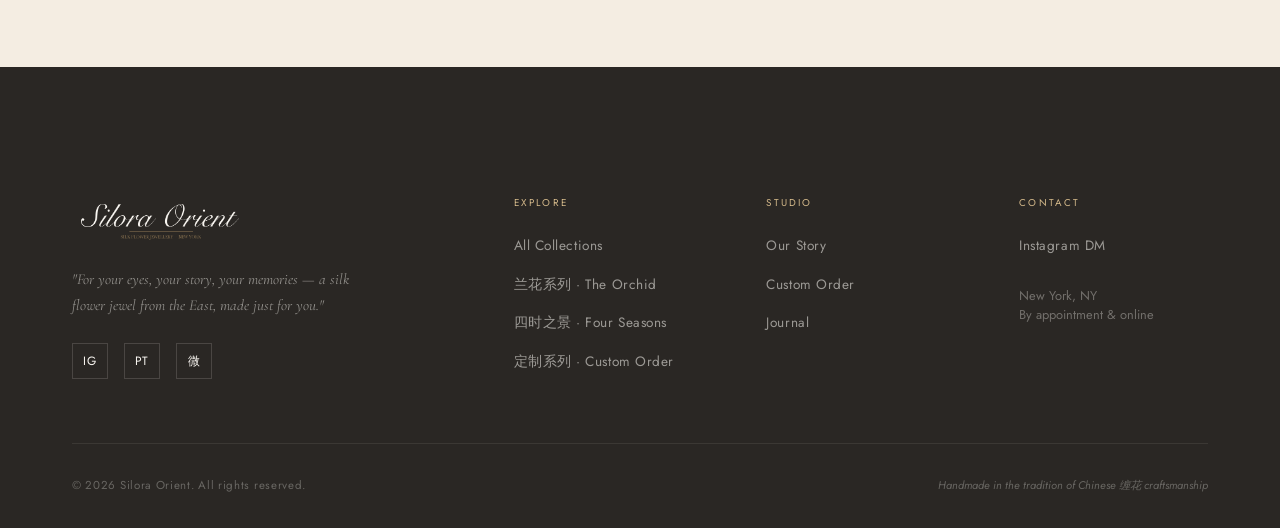
==== commit ed6a1dde: "Update hearing aid jewelry pricing: earrings $78/pr, set $135 Co-Authored-By: Claude Sonnet 4.6 <nor" ====
--- a/index.html
+++ b/index.html
@@ -374,7 +374,7 @@
         <div class="reveal reveal-delay-3" style="margin-top:2rem; display:flex; flex-wrap:wrap; gap:0.8rem;">
           <div style="flex:1; min-width:130px; border:1px solid var(--border); padding:1.1rem 1.2rem; background:var(--ivory);">
             <p style="font-size:0.6rem;letter-spacing:0.2em;text-transform:uppercase;color:var(--gold);margin-bottom:0.4rem;">Orchid Earrings</p>
-            <p style="font-family:var(--font-serif);font-size:1.6rem;font-weight:300;line-height:1;">$68</p>
+            <p style="font-family:var(--font-serif);font-size:1.6rem;font-weight:300;line-height:1;">$78</p>
             <p style="font-size:0.75rem;color:var(--text-light);margin-top:0.25rem;">per pair · 兰花耳钉一对</p>
           </div>
           <div style="flex:1; min-width:130px; border:1px solid var(--border); padding:1.1rem 1.2rem; background:var(--ivory);">
@@ -385,7 +385,7 @@
           <div style="flex:1; min-width:130px; border:2px solid var(--gold); padding:1.1rem 1.2rem; background:var(--ivory); position:relative;">
             <span style="position:absolute;top:-0.65rem;left:0.8rem;font-size:0.58rem;letter-spacing:0.12em;text-transform:uppercase;background:var(--ivory);padding:0 0.35rem;color:var(--gold);">Best Value</span>
             <p style="font-size:0.6rem;letter-spacing:0.2em;text-transform:uppercase;color:var(--gold);margin-bottom:0.4rem;">3-Flower Set</p>
-            <p style="font-family:var(--font-serif);font-size:1.6rem;font-weight:300;line-height:1;">$125</p>
+            <p style="font-family:var(--font-serif);font-size:1.6rem;font-weight:300;line-height:1;">$135</p>
             <p style="font-size:0.75rem;color:var(--text-light);margin-top:0.25rem;">earrings + hook · 耳钉+耳挂套装</p>
           </div>
         </div>
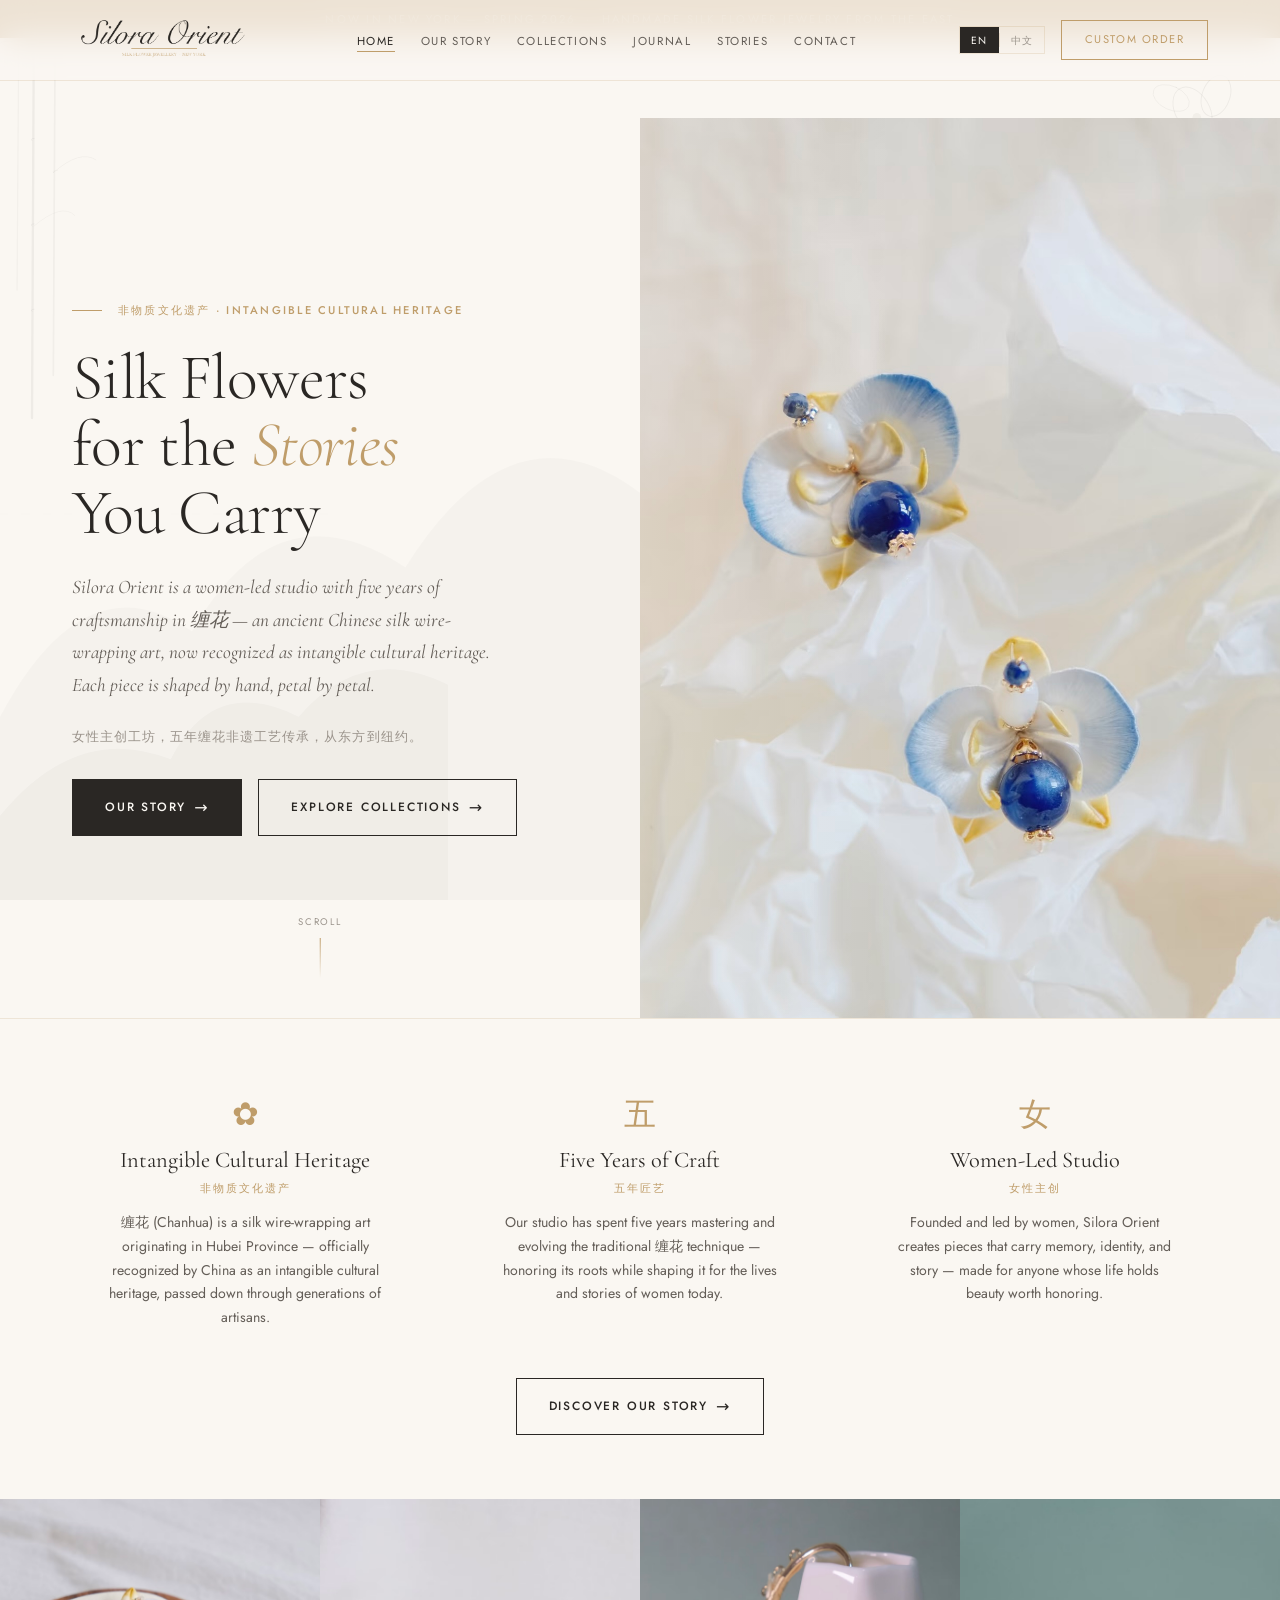
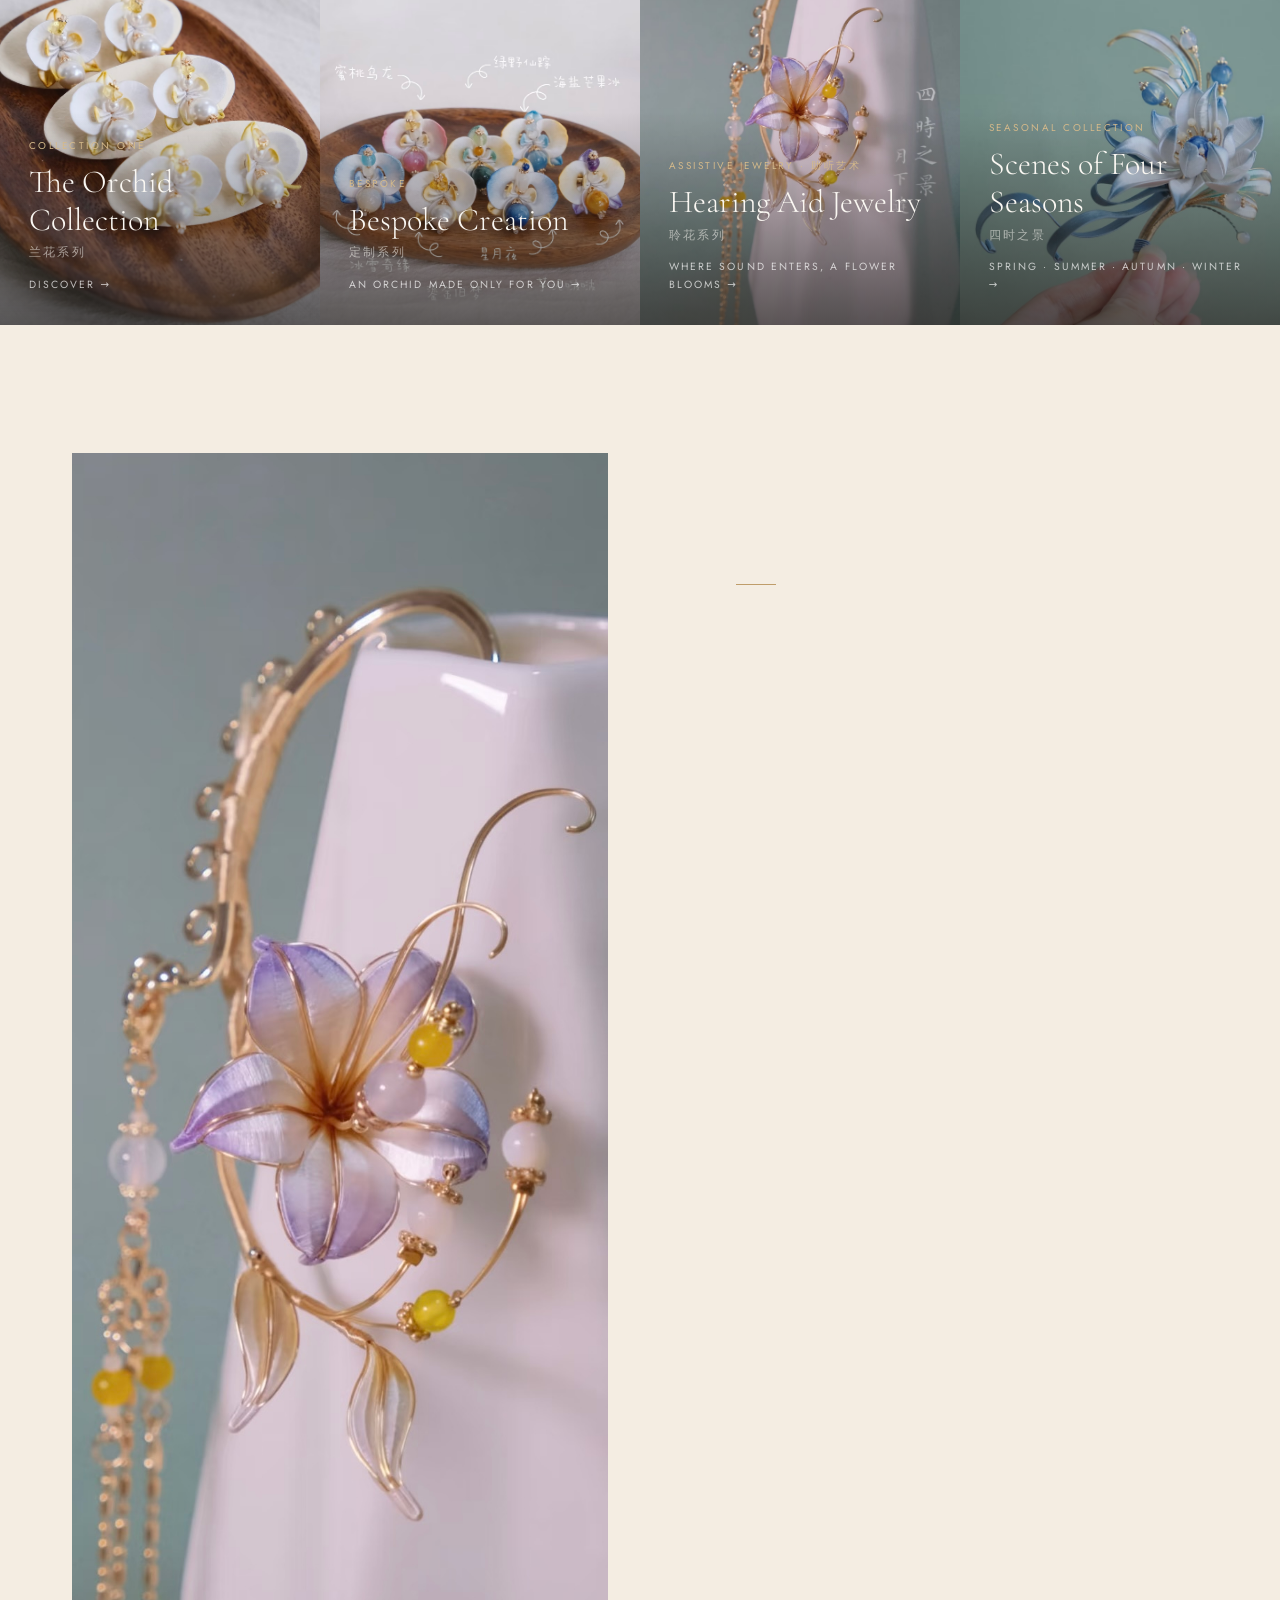
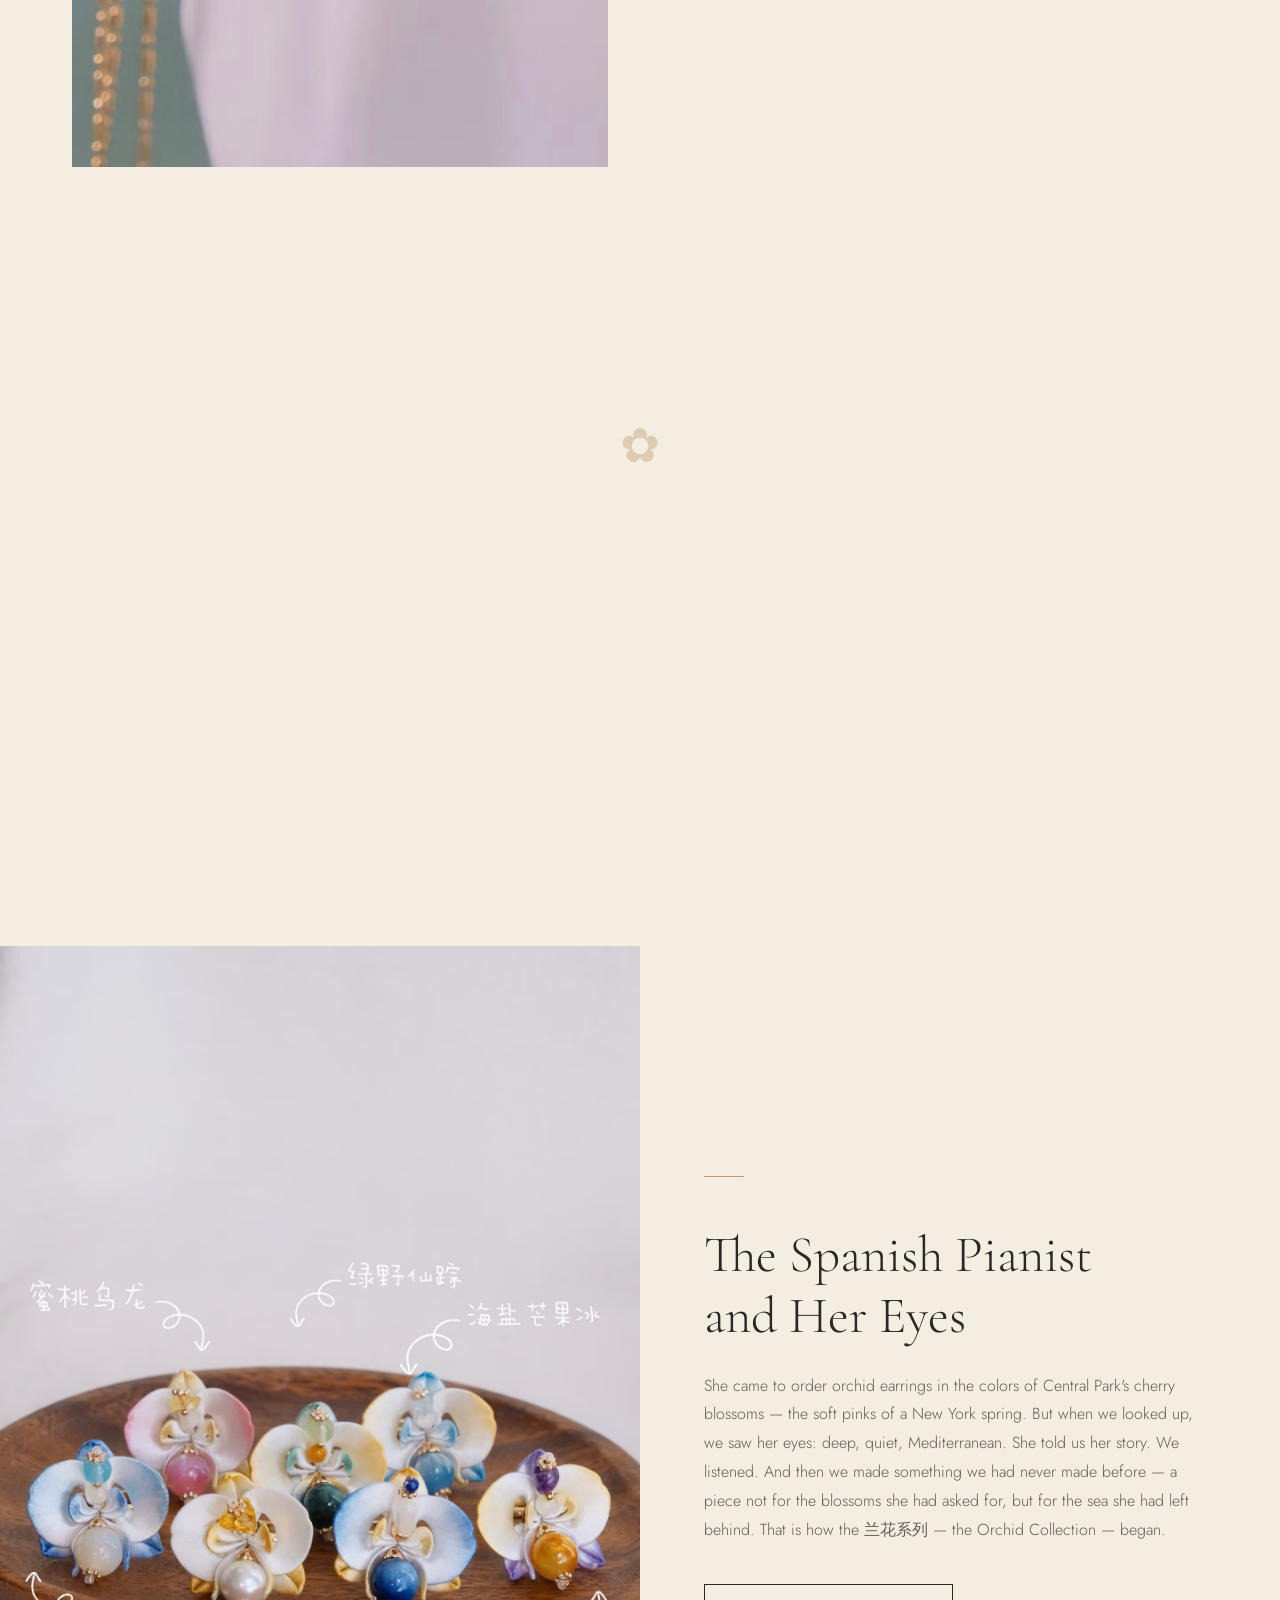
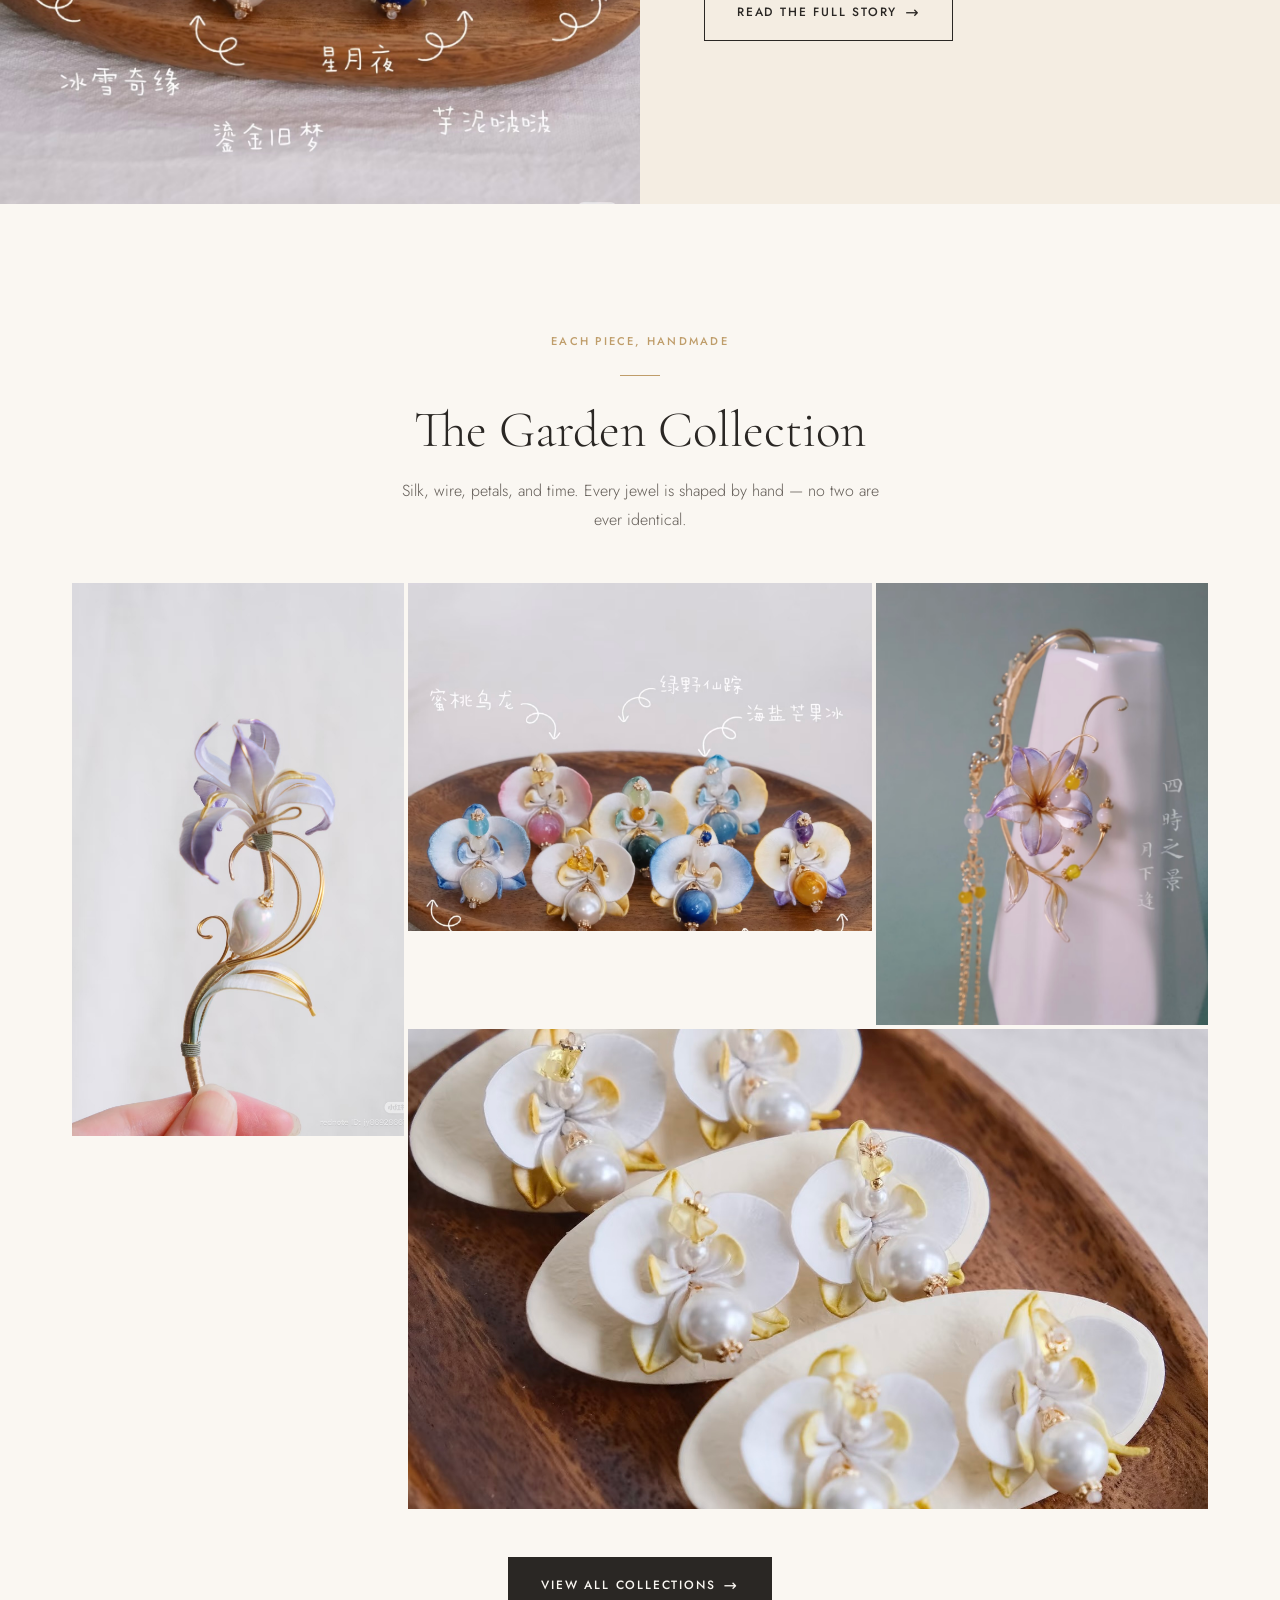
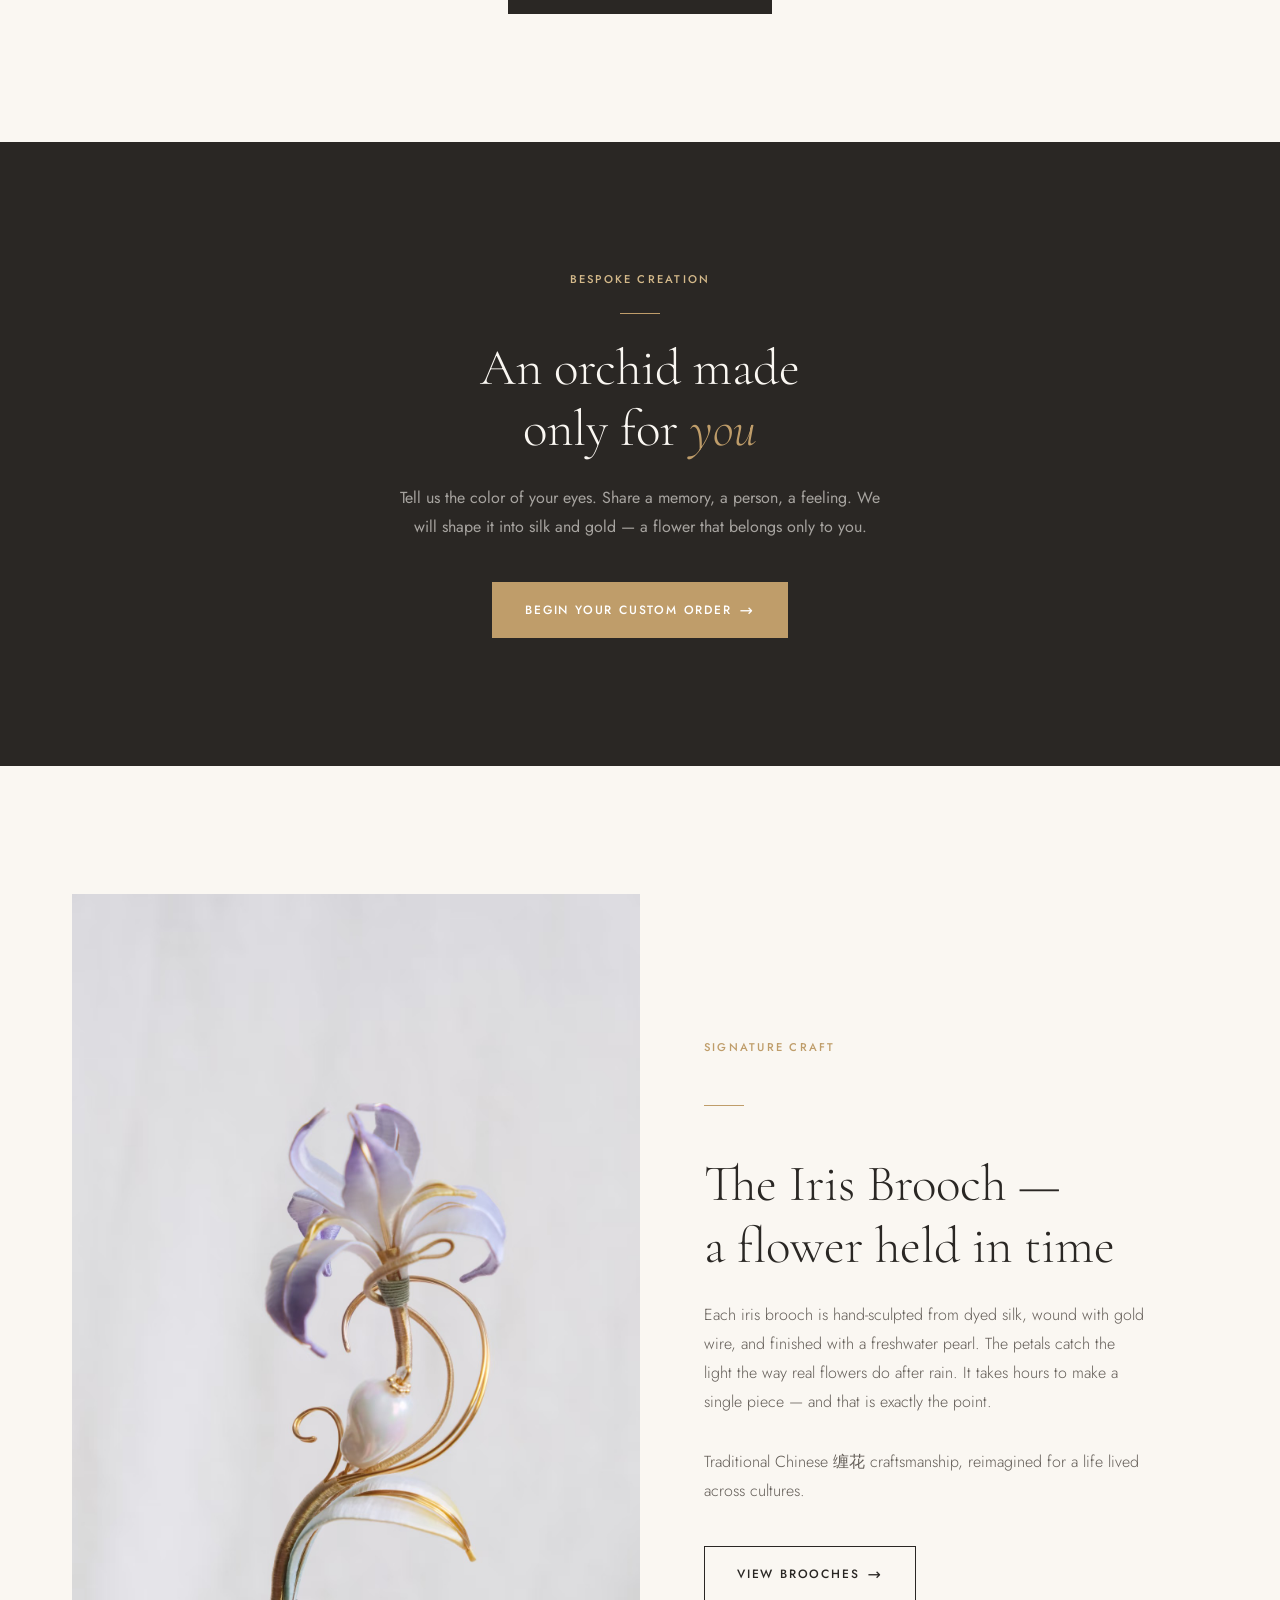
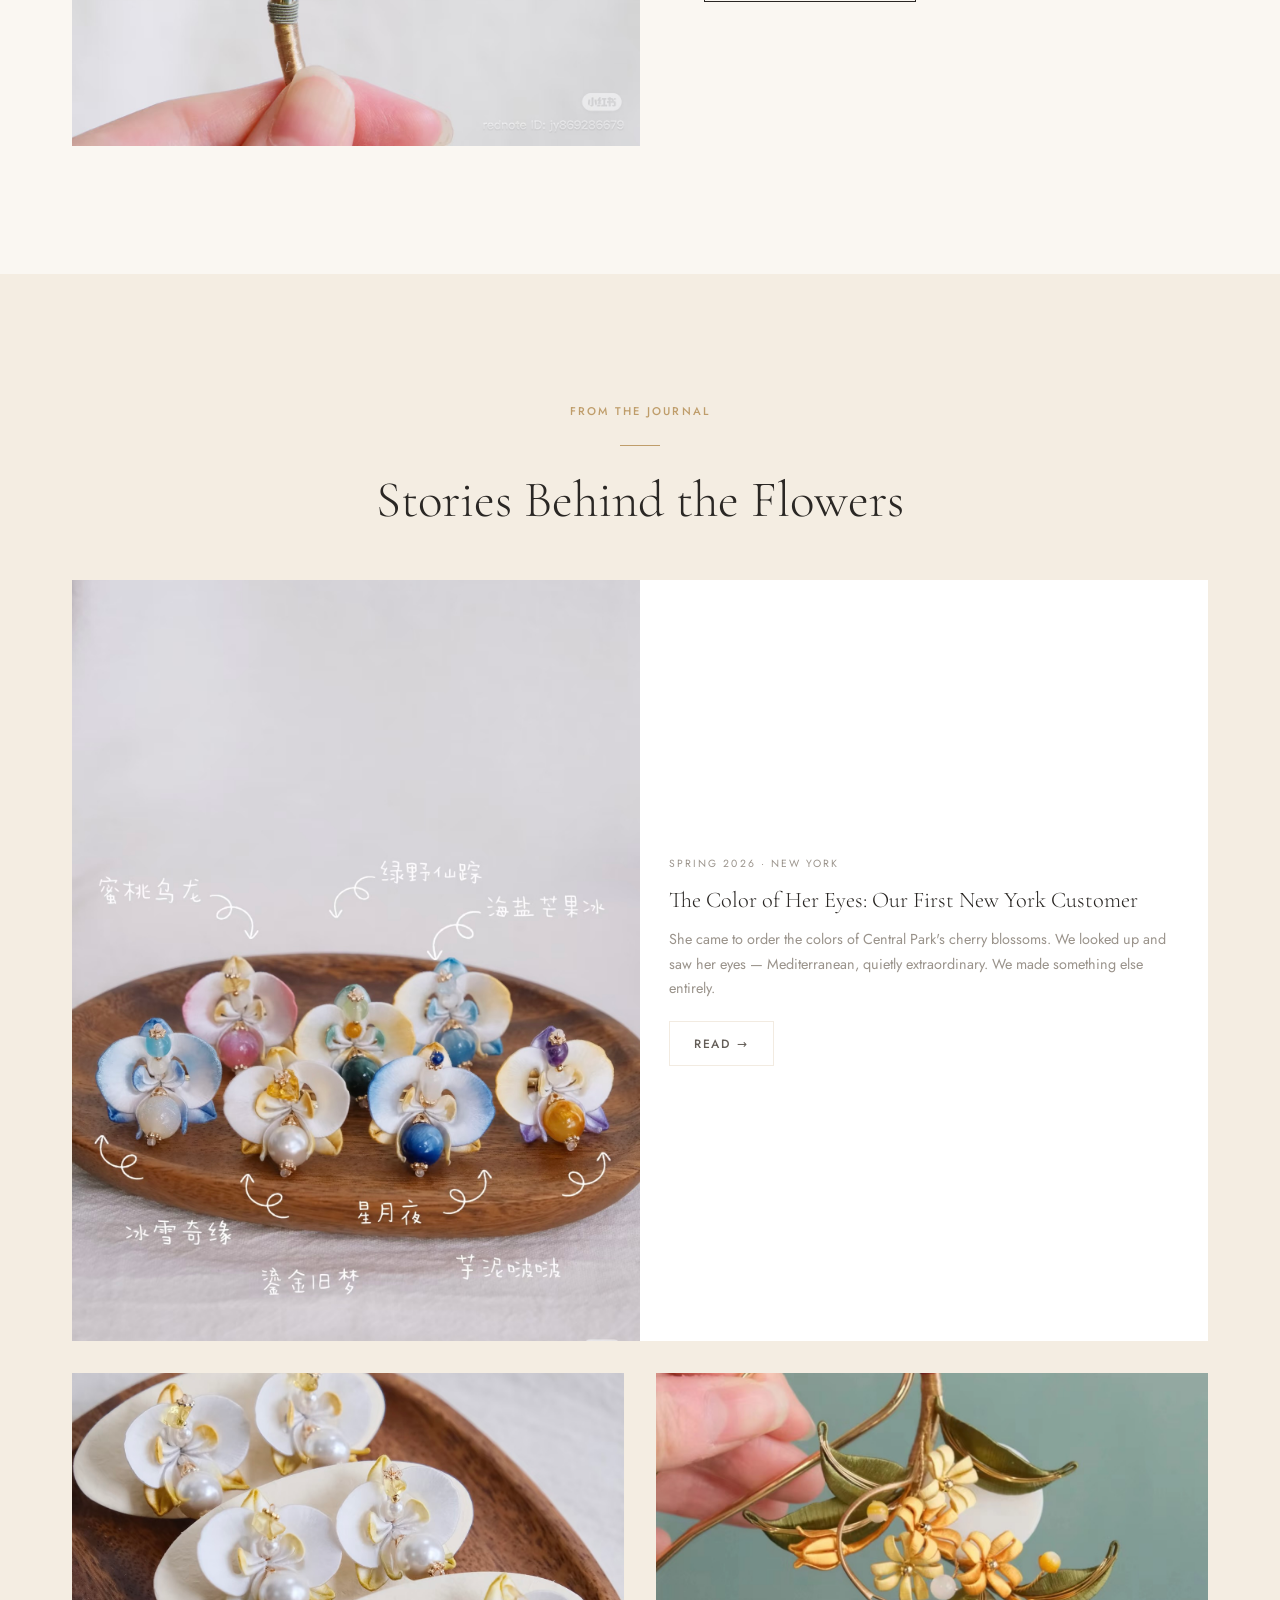
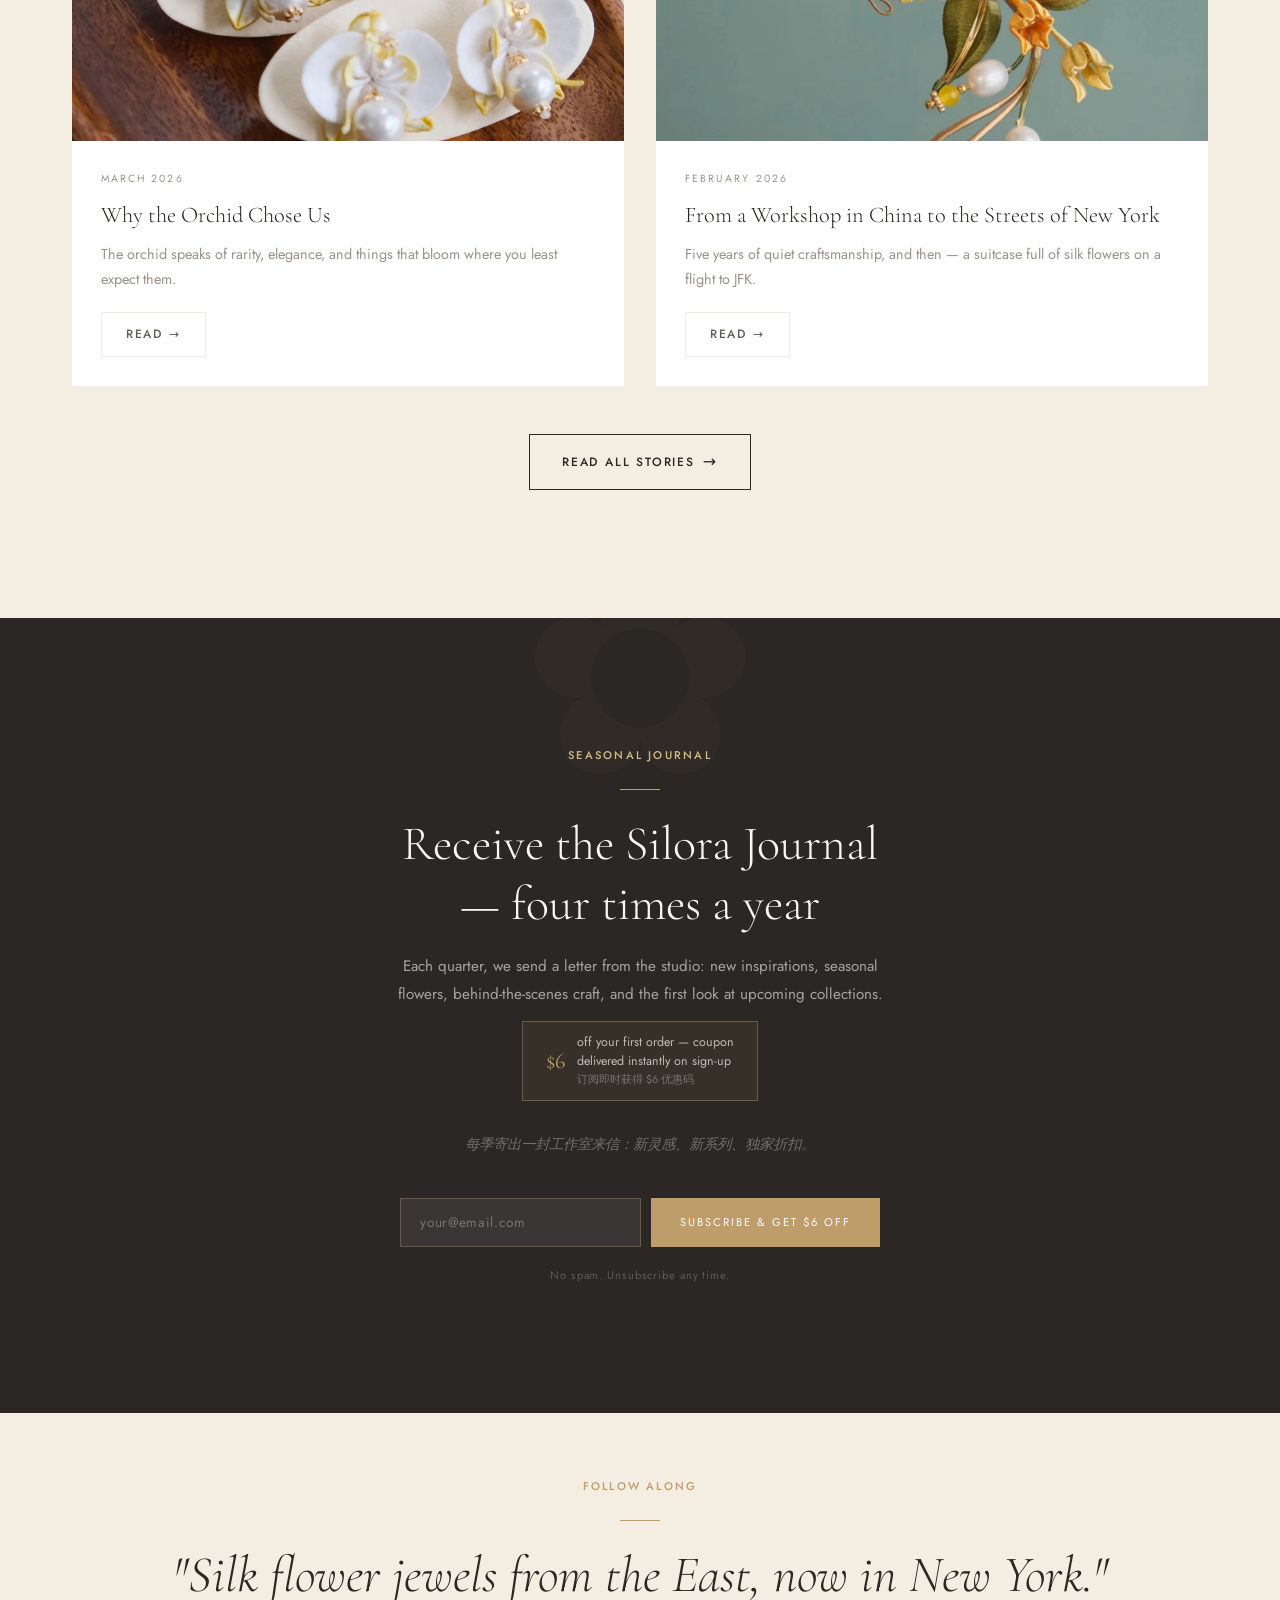
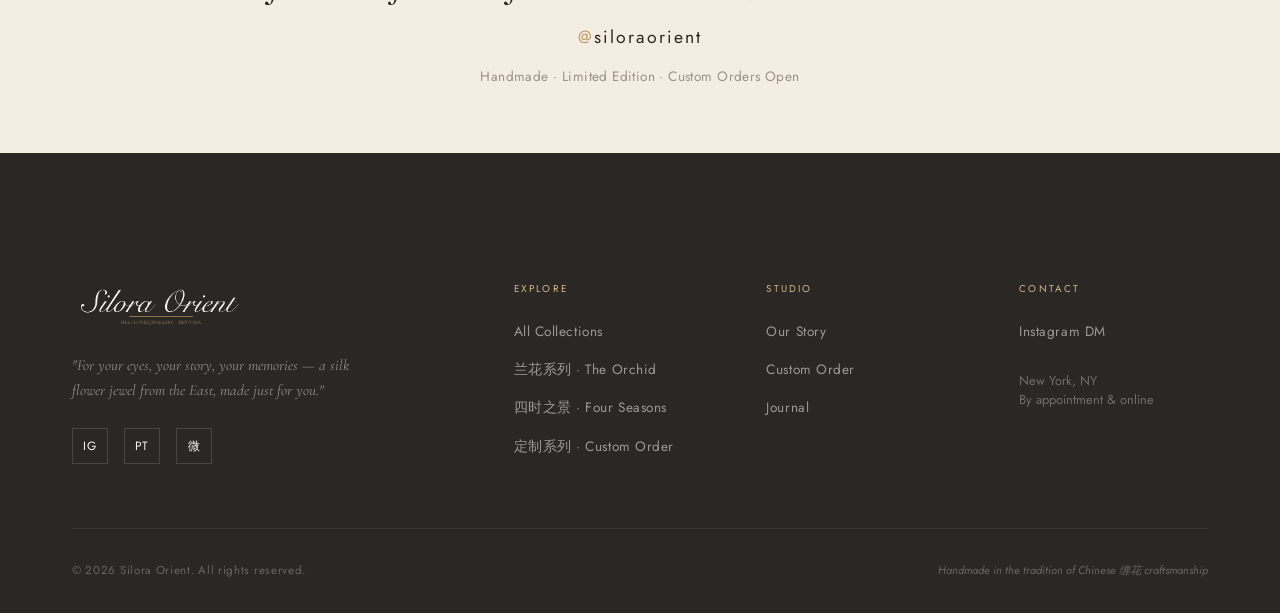
==== commit 0e79004e: "Update pricing + $6 subscriber coupon system - Hearing aid earrings: $78 → $79; orchid collection pr" ====
--- a/index.html
+++ b/index.html
@@ -374,7 +374,7 @@
         <div class="reveal reveal-delay-3" style="margin-top:2rem; display:flex; flex-wrap:wrap; gap:0.8rem;">
           <div style="flex:1; min-width:130px; border:1px solid var(--border); padding:1.1rem 1.2rem; background:var(--ivory);">
             <p style="font-size:0.6rem;letter-spacing:0.2em;text-transform:uppercase;color:var(--gold);margin-bottom:0.4rem;">Orchid Earrings</p>
-            <p style="font-family:var(--font-serif);font-size:1.6rem;font-weight:300;line-height:1;">$78</p>
+            <p style="font-family:var(--font-serif);font-size:1.6rem;font-weight:300;line-height:1;">$79</p>
             <p style="font-size:0.75rem;color:var(--text-light);margin-top:0.25rem;">per pair · 兰花耳钉一对</p>
           </div>
           <div style="flex:1; min-width:130px; border:1px solid var(--border); padding:1.1rem 1.2rem; background:var(--ivory);">
@@ -576,40 +576,90 @@
       Receive the Silora Journal<br>— four times a year
     </h2>
     <p class="reveal reveal-delay-2" style="font-size: 0.95rem; color: rgba(250,247,242,0.6); line-height: 1.8; max-width: 500px; margin: 0 auto 0.8rem;">
-      Each quarter, we send a letter from the studio: new inspirations, seasonal flowers, behind-the-scenes craft, and the first look at upcoming collections. Subscribers also receive a <strong style="color: var(--gold-light); font-weight: 400;">10% discount</strong> on all orders.
+      Each quarter, we send a letter from the studio: new inspirations, seasonal flowers, behind-the-scenes craft, and the first look at upcoming collections.
     </p>
-    <p class="reveal reveal-delay-2" style="font-family: var(--font-serif); font-style: italic; font-size: 0.9rem; color: rgba(250,247,242,0.35); margin-bottom: 2.5rem;">每季寄出一封工作室来信：新灵感、新系列、独家折扣。</p>
+    <!-- $6 coupon callout -->
+    <div class="reveal reveal-delay-2" style="display:inline-flex; align-items:center; gap:0.8rem; border:1px solid rgba(191,157,106,0.4); padding:0.7rem 1.4rem; margin: 0 auto 2rem; background:rgba(191,157,106,0.08);">
+      <span style="font-family:var(--font-serif); font-size:1.4rem; color:var(--gold); line-height:1;">$6</span>
+      <span style="font-size:0.78rem; color:rgba(250,247,242,0.7); line-height:1.5; text-align:left;">off your first order — coupon<br>delivered instantly on sign-up<br><span style="font-size:0.68rem;color:rgba(250,247,242,0.35);">订阅即时获得 $6 优惠码</span></span>
+    </div>
+    <p style="font-family: var(--font-serif); font-style: italic; font-size: 0.9rem; color: rgba(250,247,242,0.35); margin-bottom: 2.5rem;">每季寄出一封工作室来信：新灵感、新系列、独家折扣。</p>
 
     <form id="subscribeForm" action="https://formspree.io/f/xlgopzqb" method="POST" class="reveal reveal-delay-3"
-          style="display: flex; gap: 0; max-width: 480px; margin: 0 auto; flex-wrap: wrap; gap: 0.6rem;">
+          style="display: flex; max-width: 480px; margin: 0 auto; flex-wrap: wrap; gap: 0.6rem;">
       <input type="hidden" name="_subject" value="New Journal Subscriber — Silora Orient" />
       <input type="hidden" name="type" value="journal_subscription" />
+      <input type="hidden" name="coupon_code" id="couponCodeField" value="" />
       <input type="email" name="email" required placeholder="your@email.com"
              style="flex: 1; min-width: 220px; padding: 0.85rem 1.2rem; background: rgba(255,255,255,0.07); border: 1px solid rgba(191,157,106,0.35); color: var(--ivory); font-family: var(--font-sans); font-size: 0.85rem; outline: none; letter-spacing: 0.05em;"
              onfocus="this.style.borderColor='var(--gold)'" onblur="this.style.borderColor='rgba(191,157,106,0.35)'" />
       <button type="submit"
               style="padding: 0.85rem 1.8rem; background: var(--gold); color: var(--white); border: none; font-family: var(--font-sans); font-size: 0.7rem; letter-spacing: 0.18em; text-transform: uppercase; cursor: pointer; transition: background 0.2s; white-space: nowrap;"
               onmouseover="this.style.background='var(--gold-light)'" onmouseout="this.style.background='var(--gold)'">
-        Subscribe
+        Subscribe &amp; Get $6 Off
       </button>
     </form>
-    <p id="subscribeConfirm" style="display:none; margin-top:1.2rem; font-family: var(--font-serif); font-style: italic; color: var(--gold-light); font-size: 0.95rem;">
-      Thank you — your first letter is on its way. ✿
+
+    <!-- Success state with coupon code -->
+    <div id="subscribeConfirm" style="display:none; margin-top:1.5rem;">
+      <p style="font-family: var(--font-serif); font-style: italic; color: var(--gold-light); font-size: 1.05rem; margin-bottom:1.2rem;">
+        Thank you — welcome to the Silora Journal. ✿
+      </p>
+      <p style="font-size:0.8rem; color:rgba(250,247,242,0.55); margin-bottom:0.8rem; letter-spacing:0.05em;">Your $6 discount code:</p>
+      <div style="display:flex; align-items:center; justify-content:center; gap:0.8rem; flex-wrap:wrap;">
+        <span id="couponDisplay" style="font-family:var(--font-sans); font-size:1.1rem; letter-spacing:0.25em; color:var(--ivory); background:rgba(191,157,106,0.15); border:1px solid rgba(191,157,106,0.5); padding:0.6rem 1.4rem;"></span>
+        <button onclick="copyCoupon()" id="copyBtn"
+                style="padding:0.5rem 1rem; background:transparent; border:1px solid rgba(191,157,106,0.4); color:var(--gold-light); font-family:var(--font-sans); font-size:0.68rem; letter-spacing:0.12em; text-transform:uppercase; cursor:pointer; transition:all 0.2s;">
+          Copy
+        </button>
+      </div>
+      <p style="margin-top:0.8rem; font-size:0.72rem; color:rgba(250,247,242,0.3); letter-spacing:0.05em;">
+        Save this code — use it at checkout on any order.
+        <span style="display:block; margin-top:0.2rem;">请保存此优惠码，结账时使用。</span>
+      </p>
+    </div>
+
+    <p class="reveal reveal-delay-4" style="margin-top: 1.2rem; font-size: 0.7rem; color: rgba(250,247,242,0.25); letter-spacing: 0.08em;">
+      No spam. Unsubscribe any time.
     </p>
-    <p class="reveal reveal-delay-4" style="margin-top: 1.2rem; font-size: 0.7rem; color: rgba(250,247,242,0.25); letter-spacing: 0.08em;">
-      No spam. Unsubscribe any time. Discount code sent upon sign-up.
-    </p>
   </div>
 </section>
 <script>
+  function generateCoupon() {
+    const chars = 'ABCDEFGHJKLMNPQRSTUVWXYZ23456789';
+    let code = 'SL6-';
+    for (let i = 0; i < 6; i++) code += chars[Math.floor(Math.random() * chars.length)];
+    return code;
+  }
+
+  function copyCoupon() {
+    const code = document.getElementById('couponDisplay').textContent;
+    navigator.clipboard.writeText(code).then(() => {
+      const btn = document.getElementById('copyBtn');
+      btn.textContent = 'Copied ✓';
+      btn.style.color = 'var(--gold)';
+      btn.style.borderColor = 'var(--gold)';
+      setTimeout(() => { btn.textContent = 'Copy'; btn.style.color = ''; btn.style.borderColor = ''; }, 2000);
+    });
+  }
+
   document.getElementById('subscribeForm').addEventListener('submit', function(e) {
     e.preventDefault();
-    fetch(this.action, { method: 'POST', body: new FormData(this), headers: { 'Accept': 'application/json' } })
+    const code = generateCoupon();
+    document.getElementById('couponCodeField').value = code;
+    const data = new FormData(this);
+    fetch(this.action, { method: 'POST', body: data, headers: { 'Accept': 'application/json' } })
       .then(r => {
         if (r.ok) {
           this.style.display = 'none';
+          document.getElementById('couponDisplay').textContent = code;
           document.getElementById('subscribeConfirm').style.display = 'block';
         }
+      }).catch(() => {
+        // Show code anyway even if network fails
+        this.style.display = 'none';
+        document.getElementById('couponDisplay').textContent = code;
+        document.getElementById('subscribeConfirm').style.display = 'block';
       });
   });
 </script>
@@ -682,5 +732,38 @@
 </footer>
 
 <script src="main.js"></script>
+
+<!-- ── Floating subscribe button ── -->
+<a href="#subscribe" id="floatSubscribe"
+   style="position:fixed; bottom:1.6rem; right:1.6rem; z-index:900;
+          display:flex; align-items:center; gap:0.5rem;
+          background:var(--text-dark); color:var(--gold-light);
+          border:1px solid rgba(191,157,106,0.45);
+          padding:0.6rem 1.1rem 0.6rem 0.9rem;
+          font-family:var(--font-sans); font-size:0.68rem;
+          letter-spacing:0.14em; text-transform:uppercase;
+          box-shadow:0 4px 20px rgba(0,0,0,0.25);
+          transition:opacity 0.3s, transform 0.3s;
+          opacity:0; pointer-events:none; text-decoration:none;">
+  <span style="font-family:var(--font-serif);font-size:1rem;color:var(--gold);line-height:1;">✿</span>
+  Get $6 Off — Subscribe
+</a>
+<script>
+  (function(){
+    var btn = document.getElementById('floatSubscribe');
+    var sub = document.getElementById('subscribe');
+    function onScroll(){
+      var scrolled = window.scrollY > 400;
+      var subRect = sub.getBoundingClientRect();
+      var nearSub = subRect.top < window.innerHeight && subRect.bottom > 0;
+      if (scrolled && !nearSub) {
+        btn.style.opacity = '1'; btn.style.pointerEvents = 'auto'; btn.style.transform = 'translateY(0)';
+      } else {
+        btn.style.opacity = '0'; btn.style.pointerEvents = 'none'; btn.style.transform = 'translateY(8px)';
+      }
+    }
+    window.addEventListener('scroll', onScroll, { passive: true });
+  })();
+</script>
 </body>
 </html>
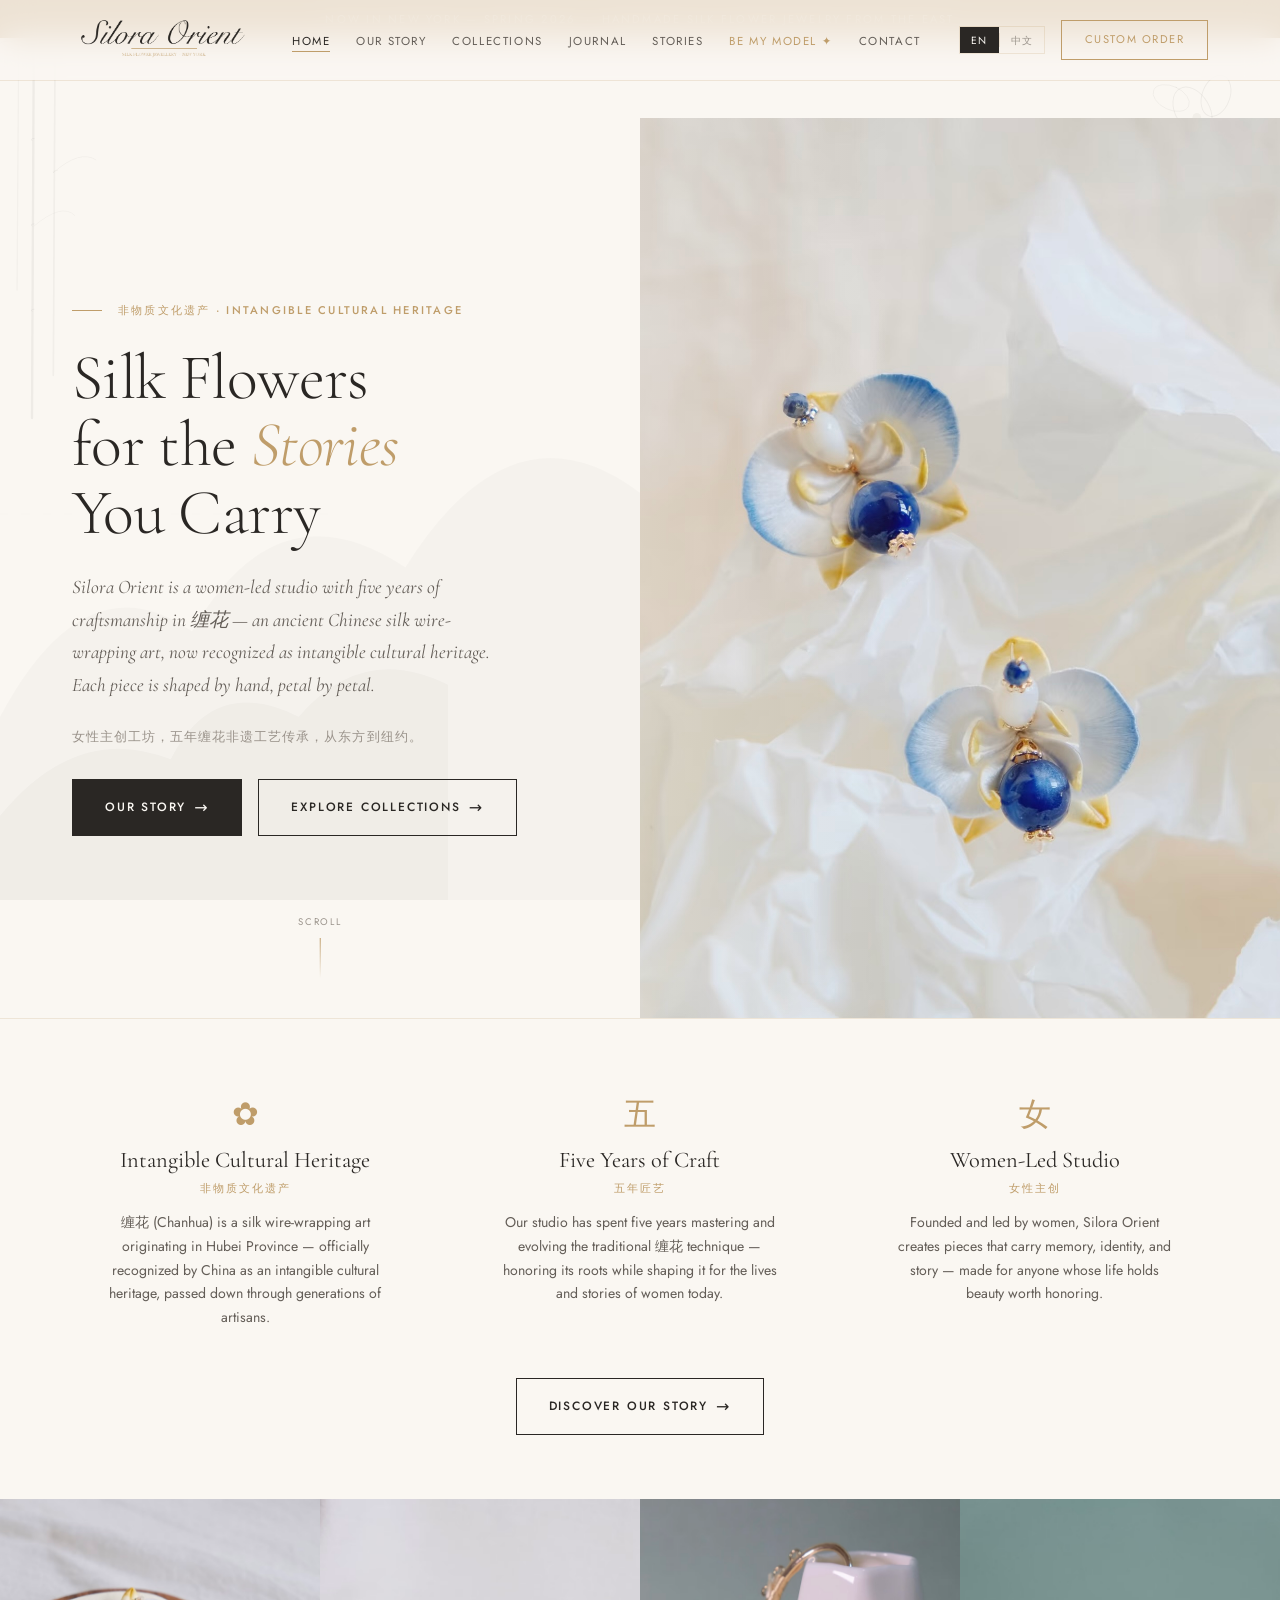
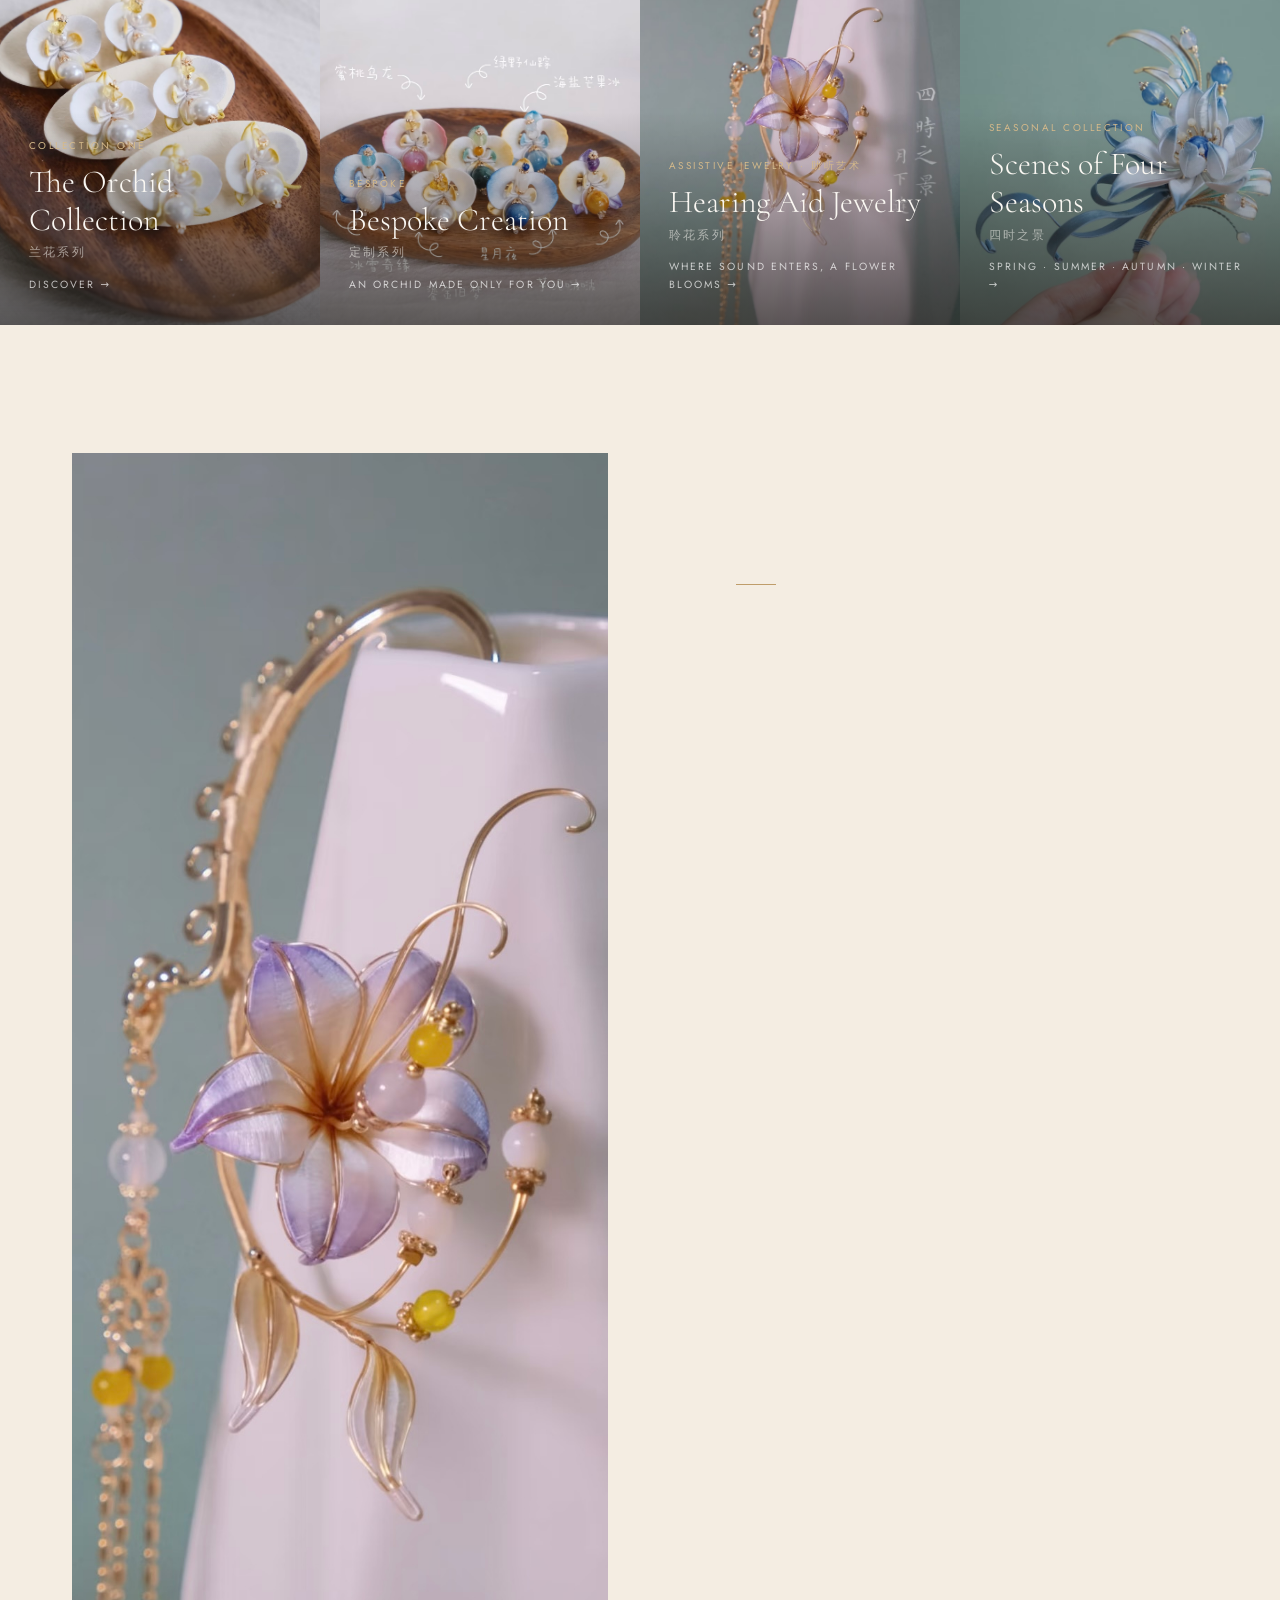
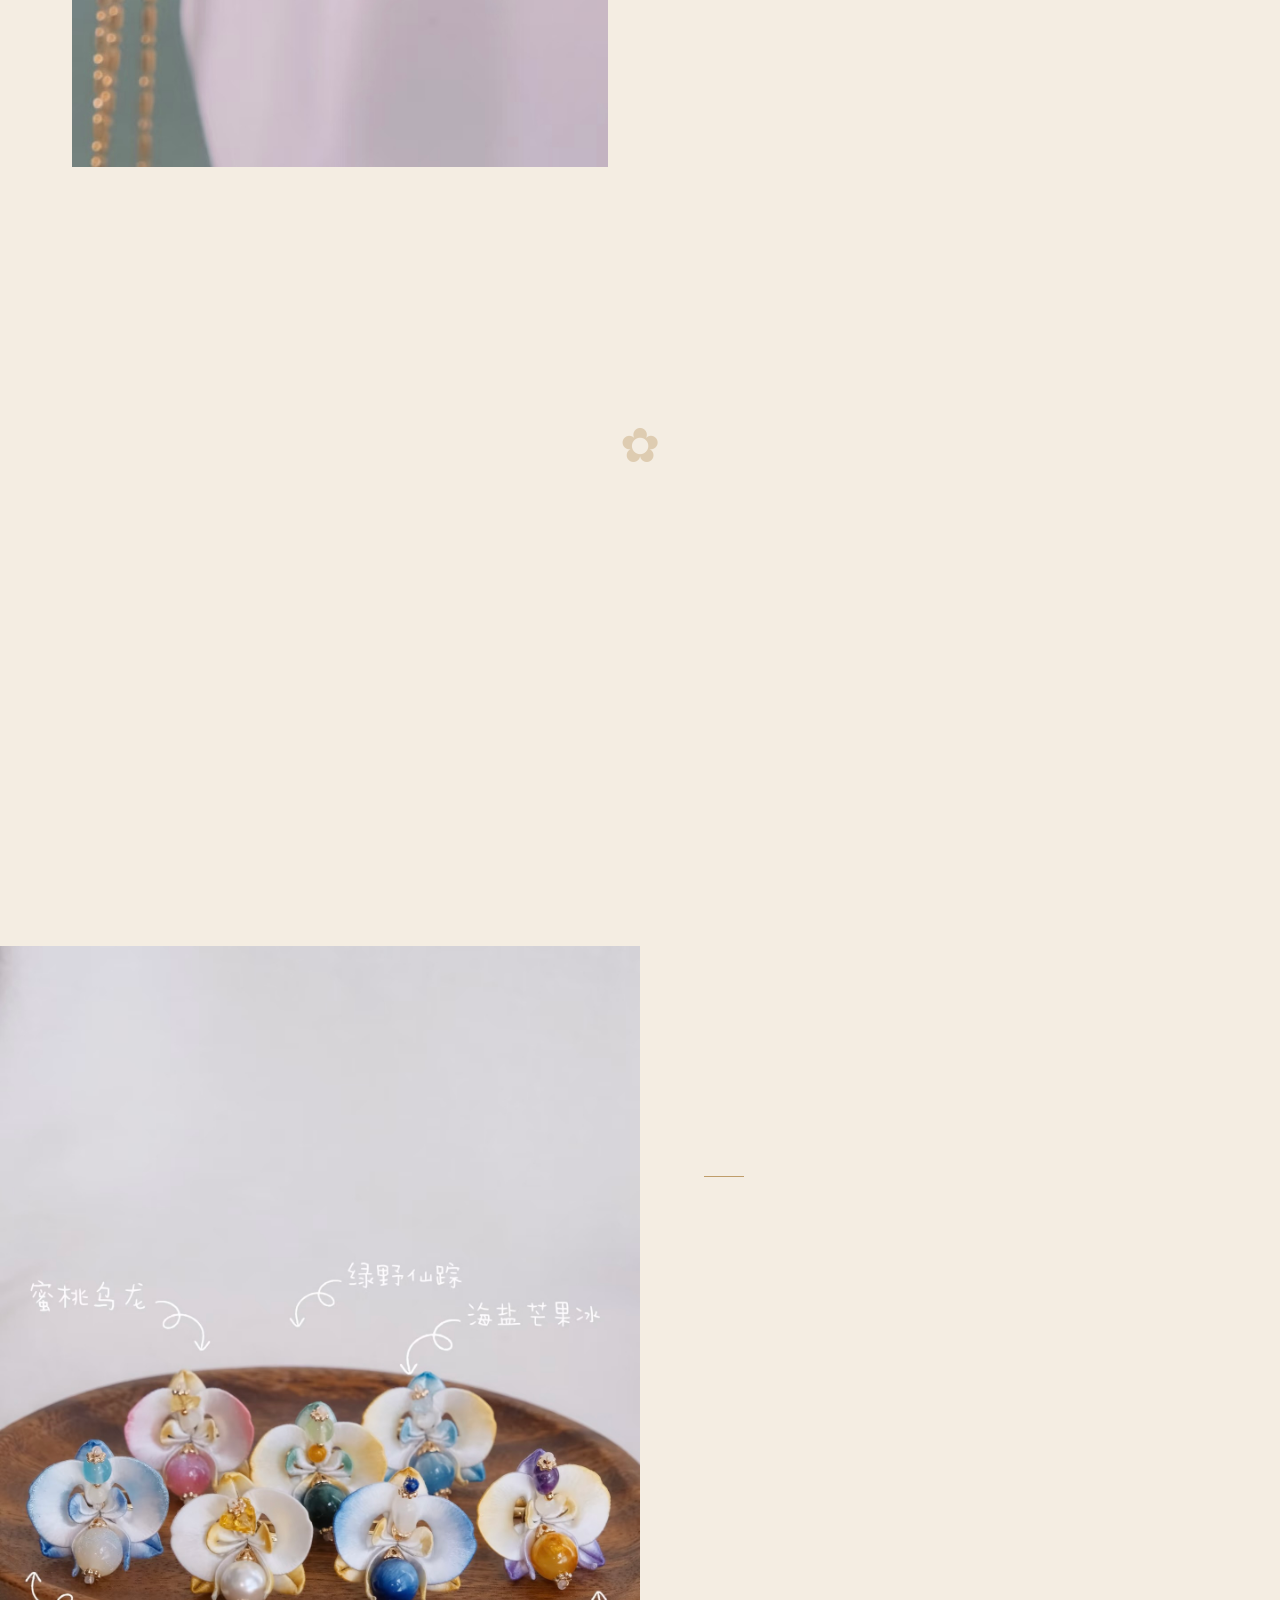
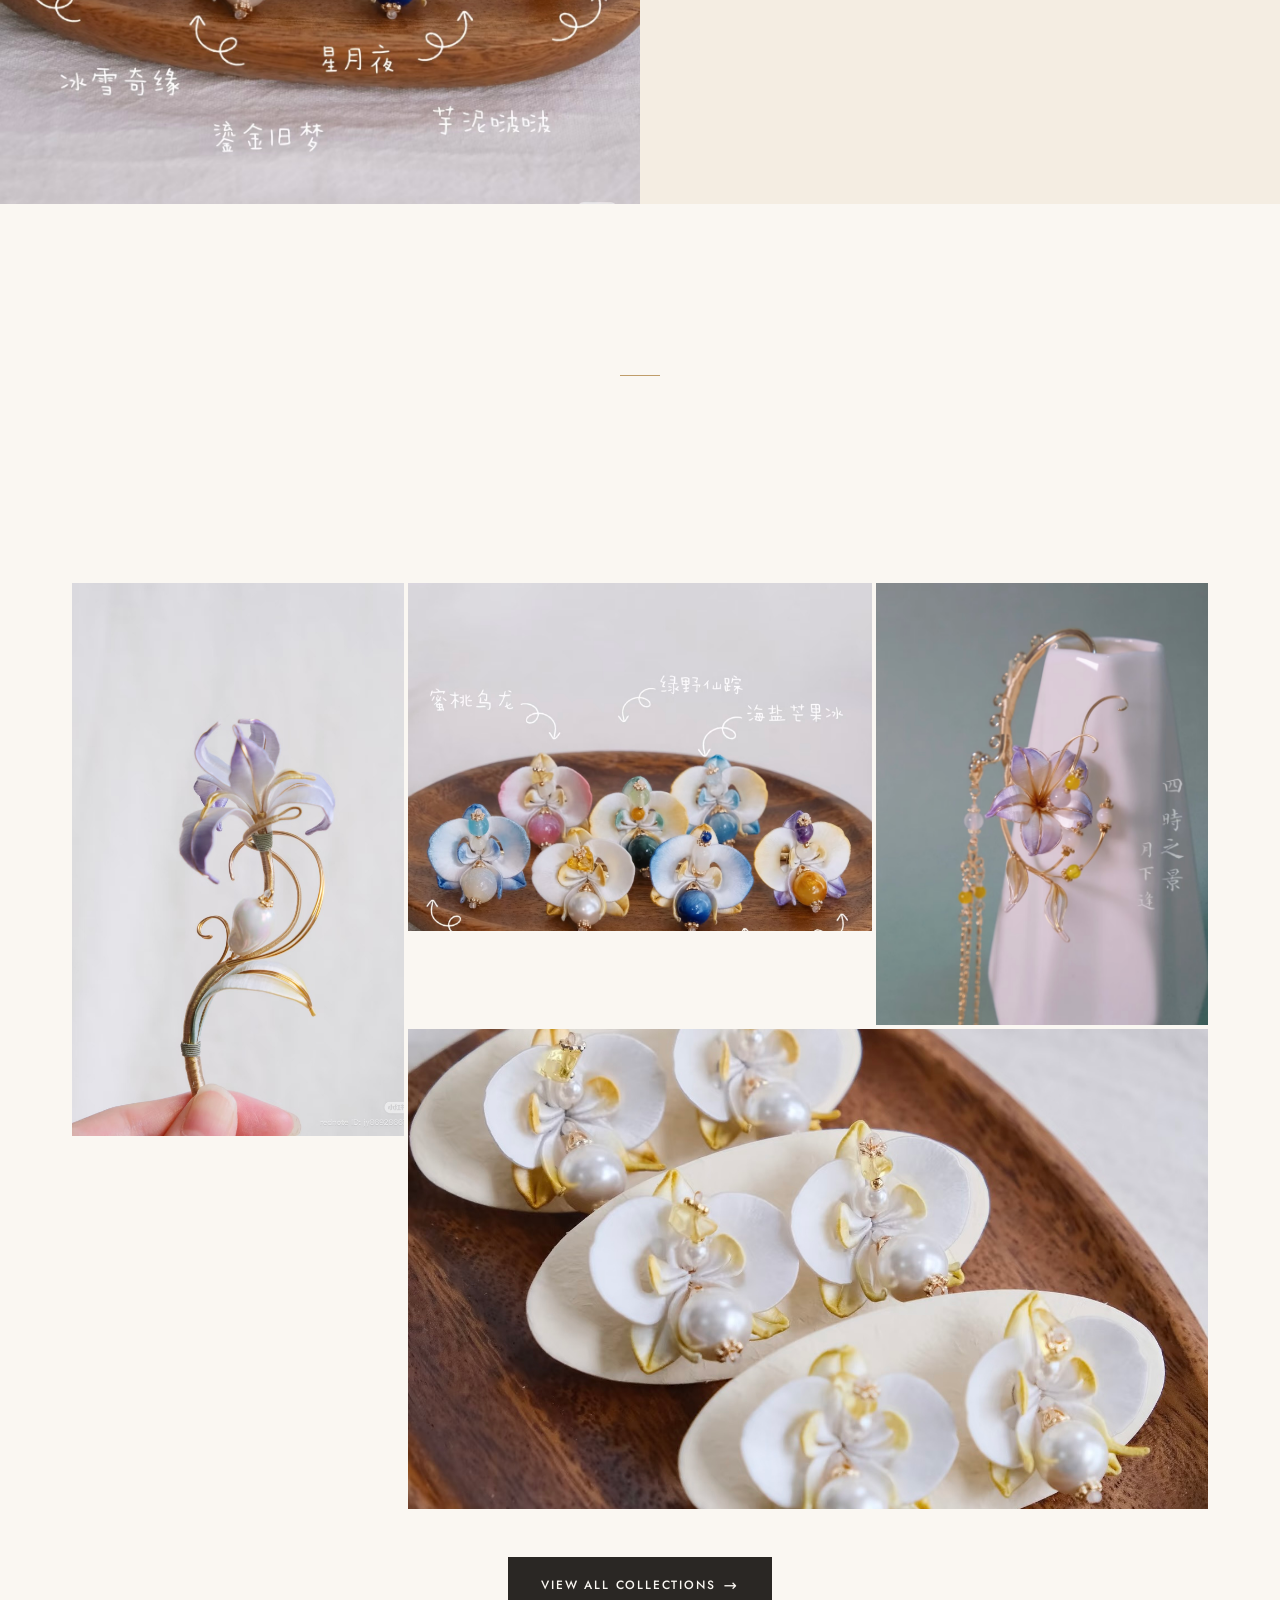
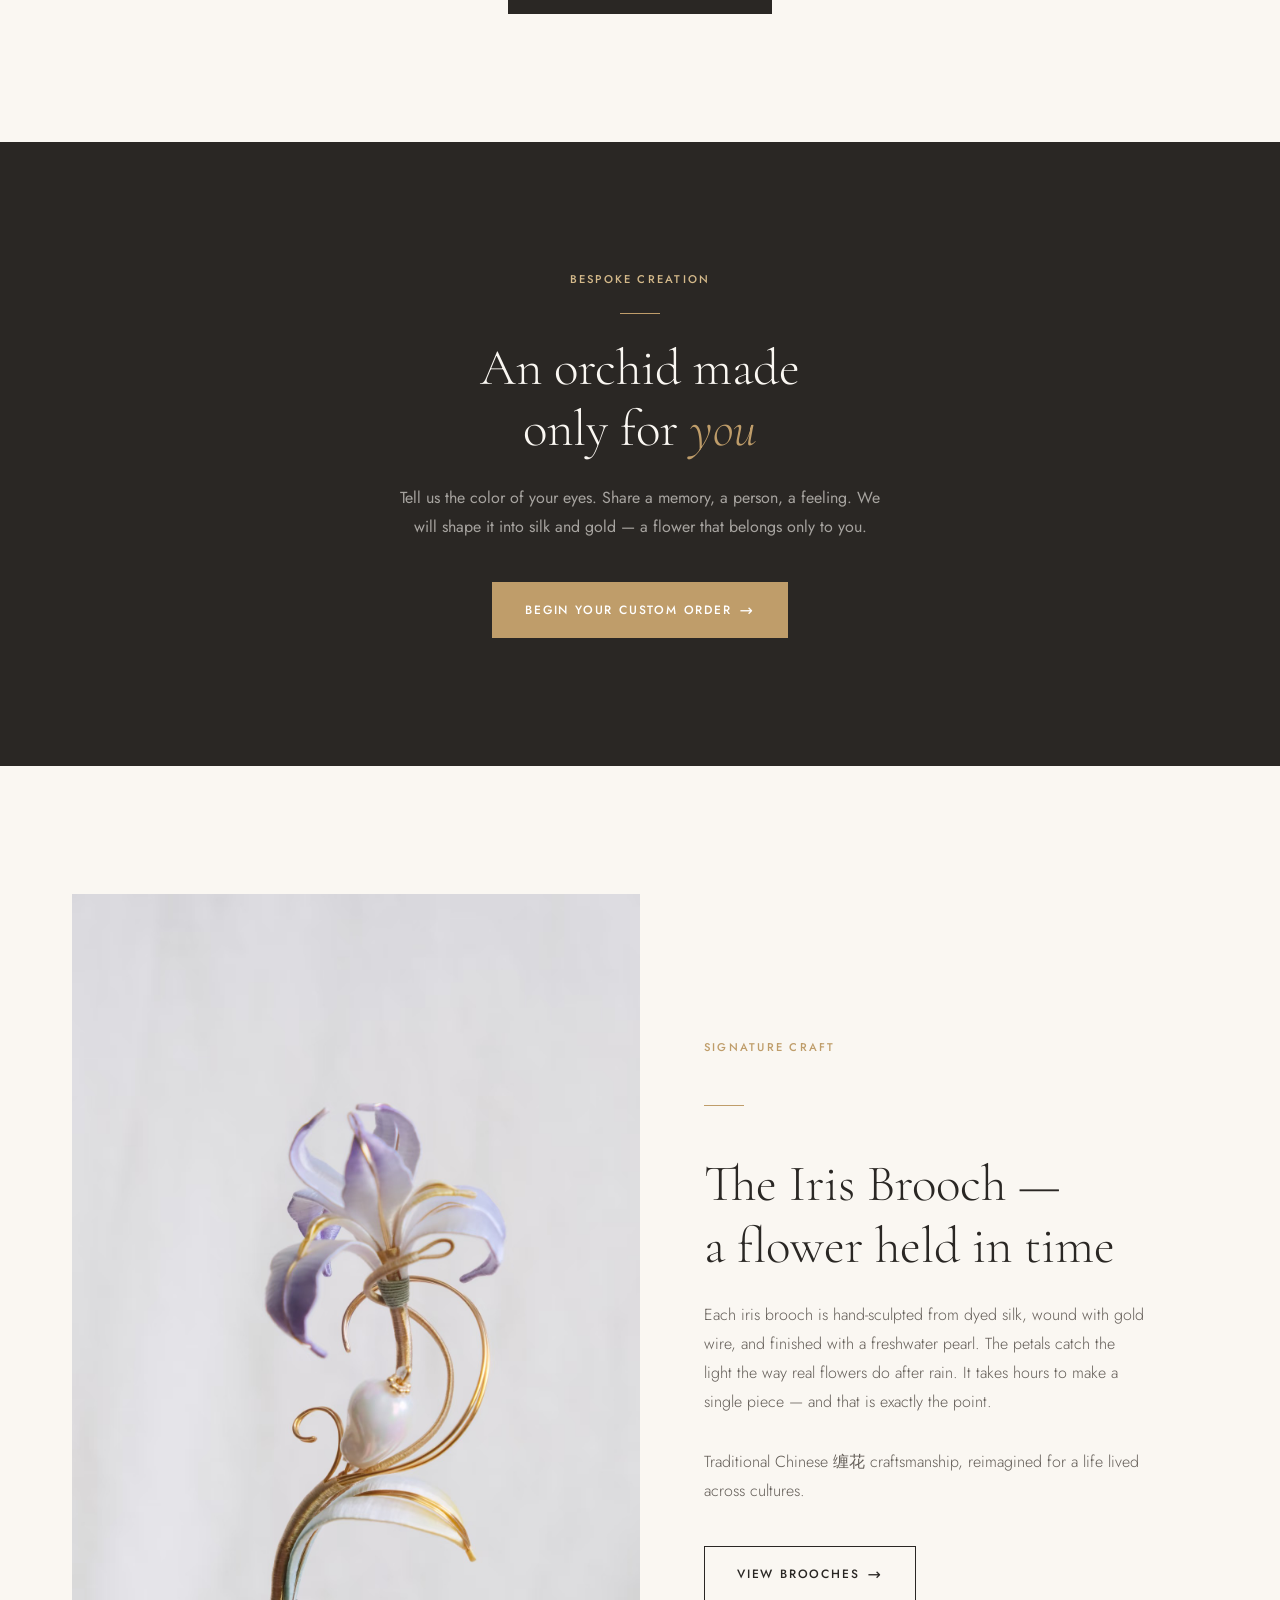
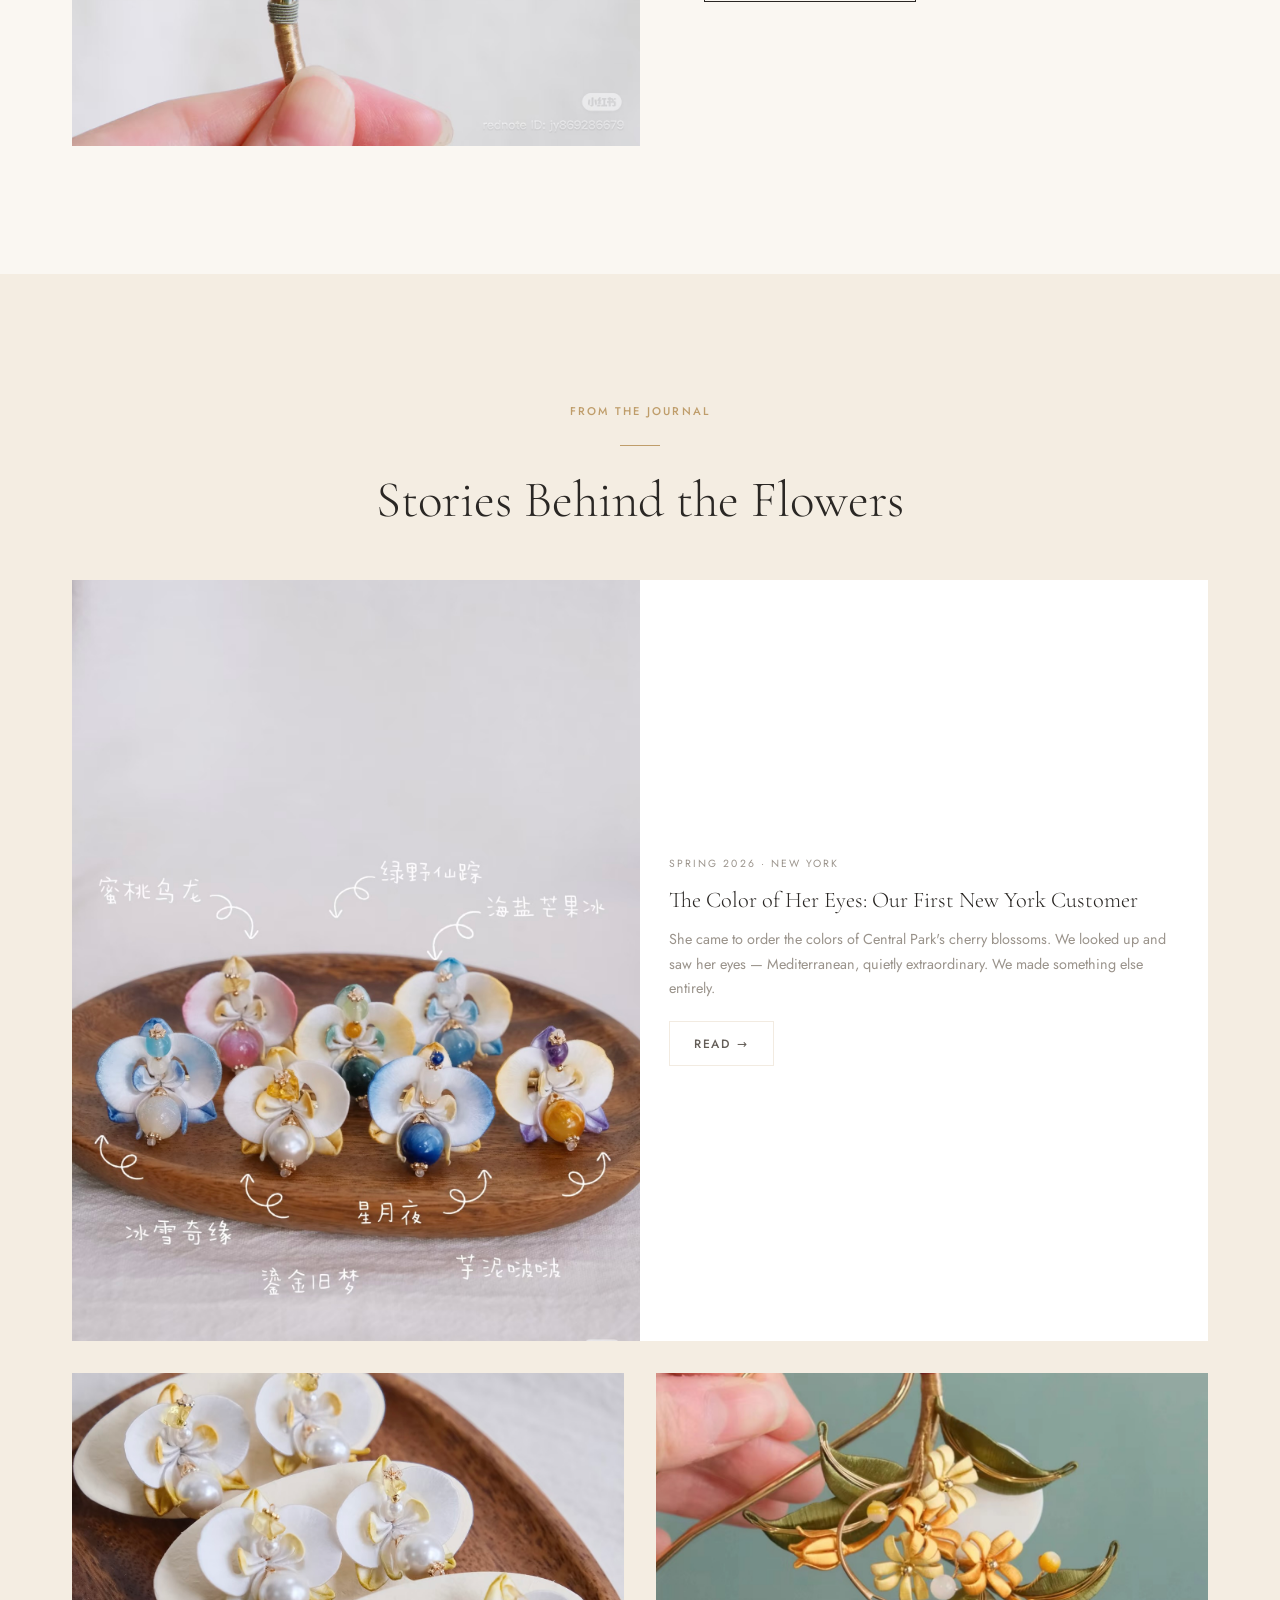
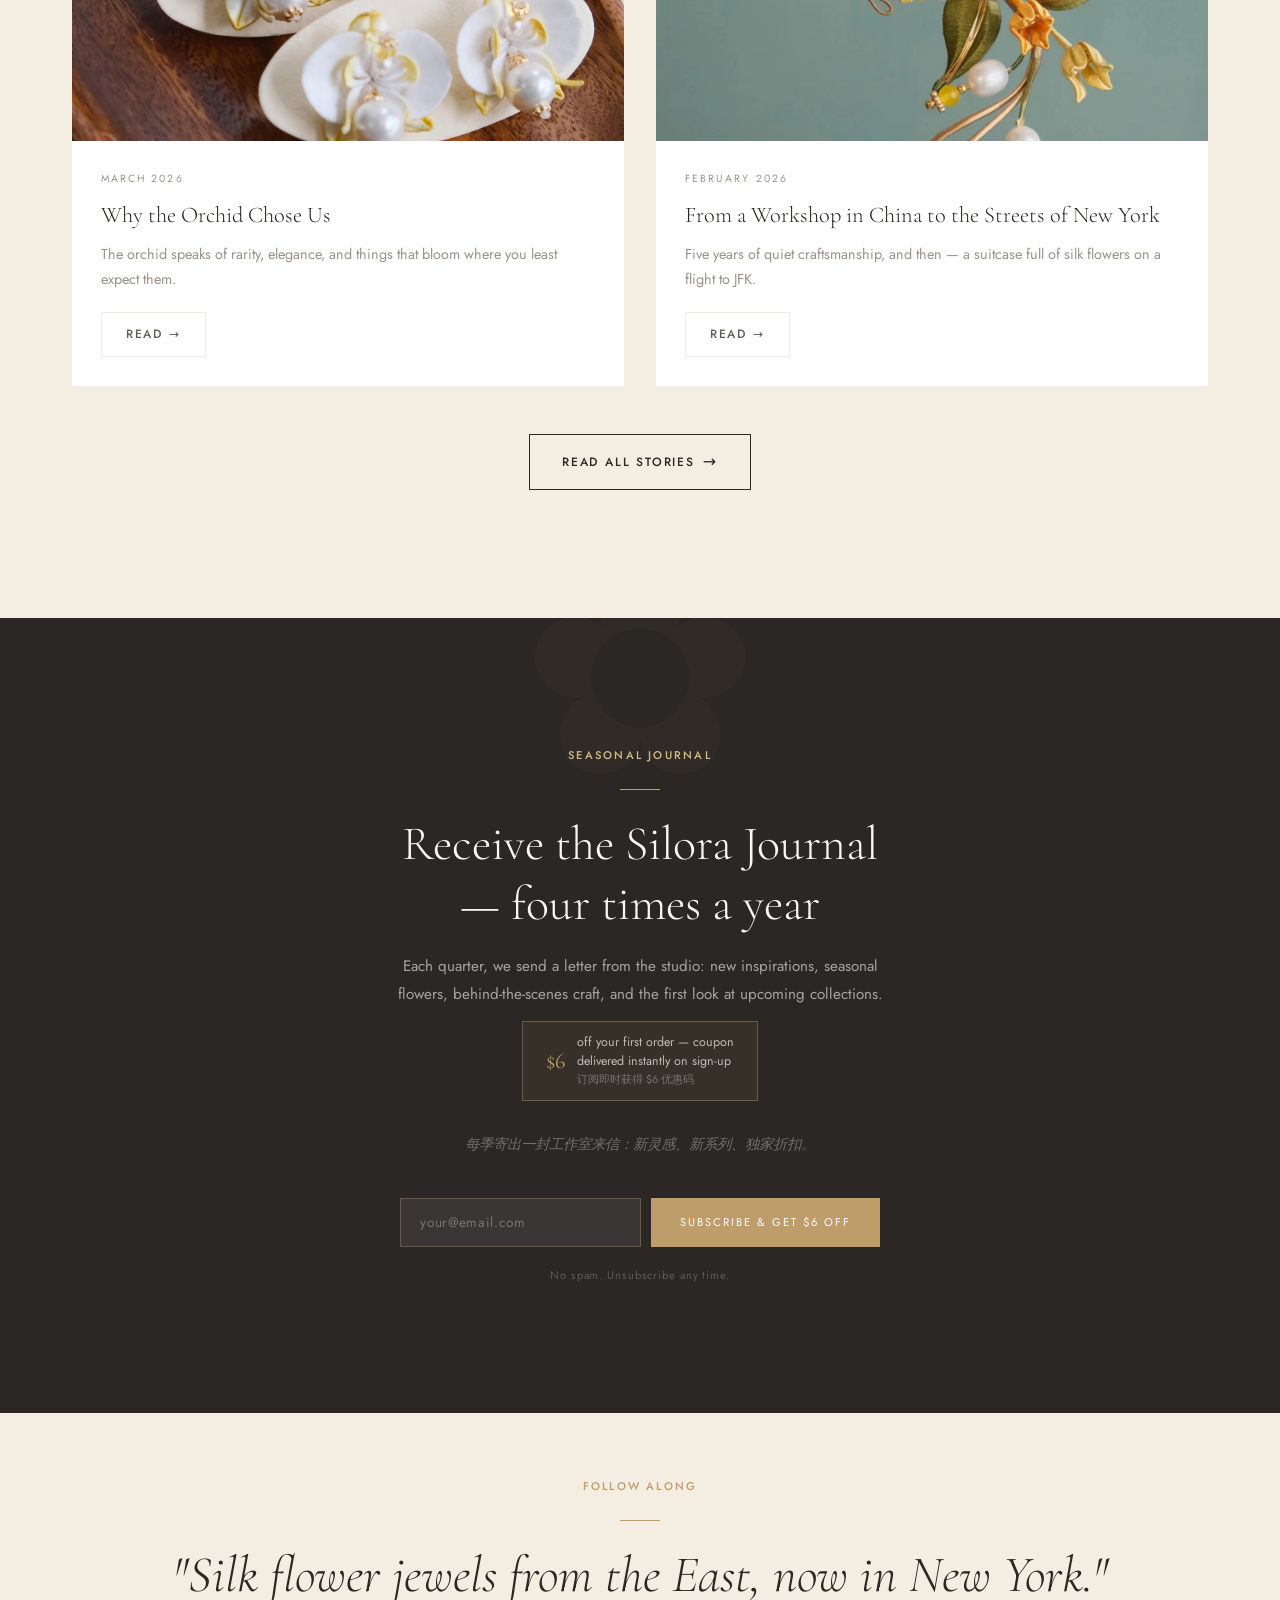
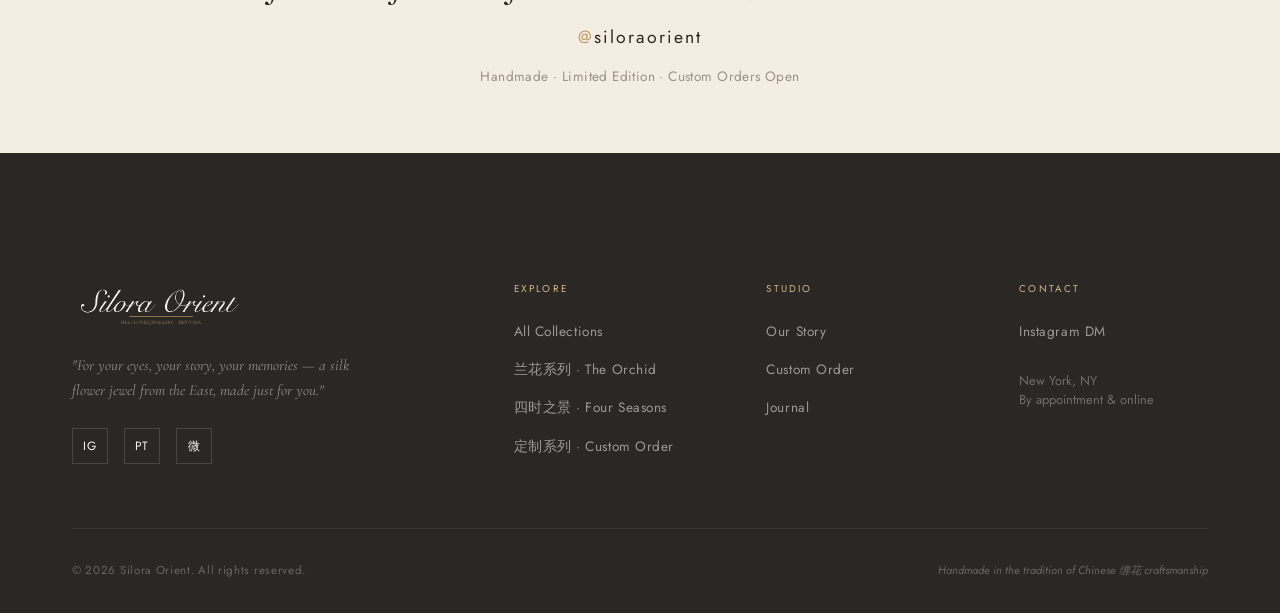
==== commit ca76eee1: "Add Be My Model page + pricing updates + .gitignore - model.html: NYC mutual model application (sofi" ====
--- a/index.html
+++ b/index.html
@@ -196,6 +196,7 @@
       <li><a href="other-collections.html" class="nav-link" data-i18n="nav.collections">Collections</a></li>
       <li><a href="journal.html"          class="nav-link" data-i18n="nav.journal">Journal</a></li>
       <li><a href="stories.html"          class="nav-link" data-i18n="nav.stories">Stories</a></li>
+      <li><a href="model.html"            class="nav-link" style="color:var(--gold);">Be My Model ✦</a></li>
       <li><a href="contact.html"          class="nav-link" data-i18n="nav.contact">Contact</a></li>
     </ul>
     <div style="display:flex; align-items:center; gap:1rem;">
@@ -219,6 +220,7 @@
   <a href="other-collections.html" class="nav-link" data-i18n="nav.collections">Collections</a>
   <a href="journal.html"          class="nav-link" data-i18n="nav.journal">Journal</a>
   <a href="stories.html"          class="nav-link" data-i18n="nav.stories">Stories</a>
+  <a href="model.html"            class="nav-link" style="color:var(--gold);">Be My Model ✦</a>
   <a href="contact.html"          class="nav-link" data-i18n="nav.contact">Contact</a>
   <a href="custom.html" class="btn btn-gold" style="margin-top:1rem;" data-i18n="nav.custom_order">Custom Order</a>
 </div>
@@ -374,12 +376,12 @@
         <div class="reveal reveal-delay-3" style="margin-top:2rem; display:flex; flex-wrap:wrap; gap:0.8rem;">
           <div style="flex:1; min-width:130px; border:1px solid var(--border); padding:1.1rem 1.2rem; background:var(--ivory);">
             <p style="font-size:0.6rem;letter-spacing:0.2em;text-transform:uppercase;color:var(--gold);margin-bottom:0.4rem;">Orchid Earrings</p>
-            <p style="font-family:var(--font-serif);font-size:1.6rem;font-weight:300;line-height:1;">$79</p>
+            <p style="font-family:var(--font-serif);font-size:1.6rem;font-weight:300;line-height:1;">$93</p>
             <p style="font-size:0.75rem;color:var(--text-light);margin-top:0.25rem;">per pair · 兰花耳钉一对</p>
           </div>
           <div style="flex:1; min-width:130px; border:1px solid var(--border); padding:1.1rem 1.2rem; background:var(--ivory);">
             <p style="font-size:0.6rem;letter-spacing:0.2em;text-transform:uppercase;color:var(--gold);margin-bottom:0.4rem;">Ear Hook</p>
-            <p style="font-family:var(--font-serif);font-size:1.6rem;font-weight:300;line-height:1;">$59</p>
+            <p style="font-family:var(--font-serif);font-size:1.6rem;font-weight:300;line-height:1;">$69</p>
             <p style="font-size:0.75rem;color:var(--text-light);margin-top:0.25rem;">per hook · 耳挂单只</p>
           </div>
           <div style="flex:1; min-width:130px; border:2px solid var(--gold); padding:1.1rem 1.2rem; background:var(--ivory); position:relative;">
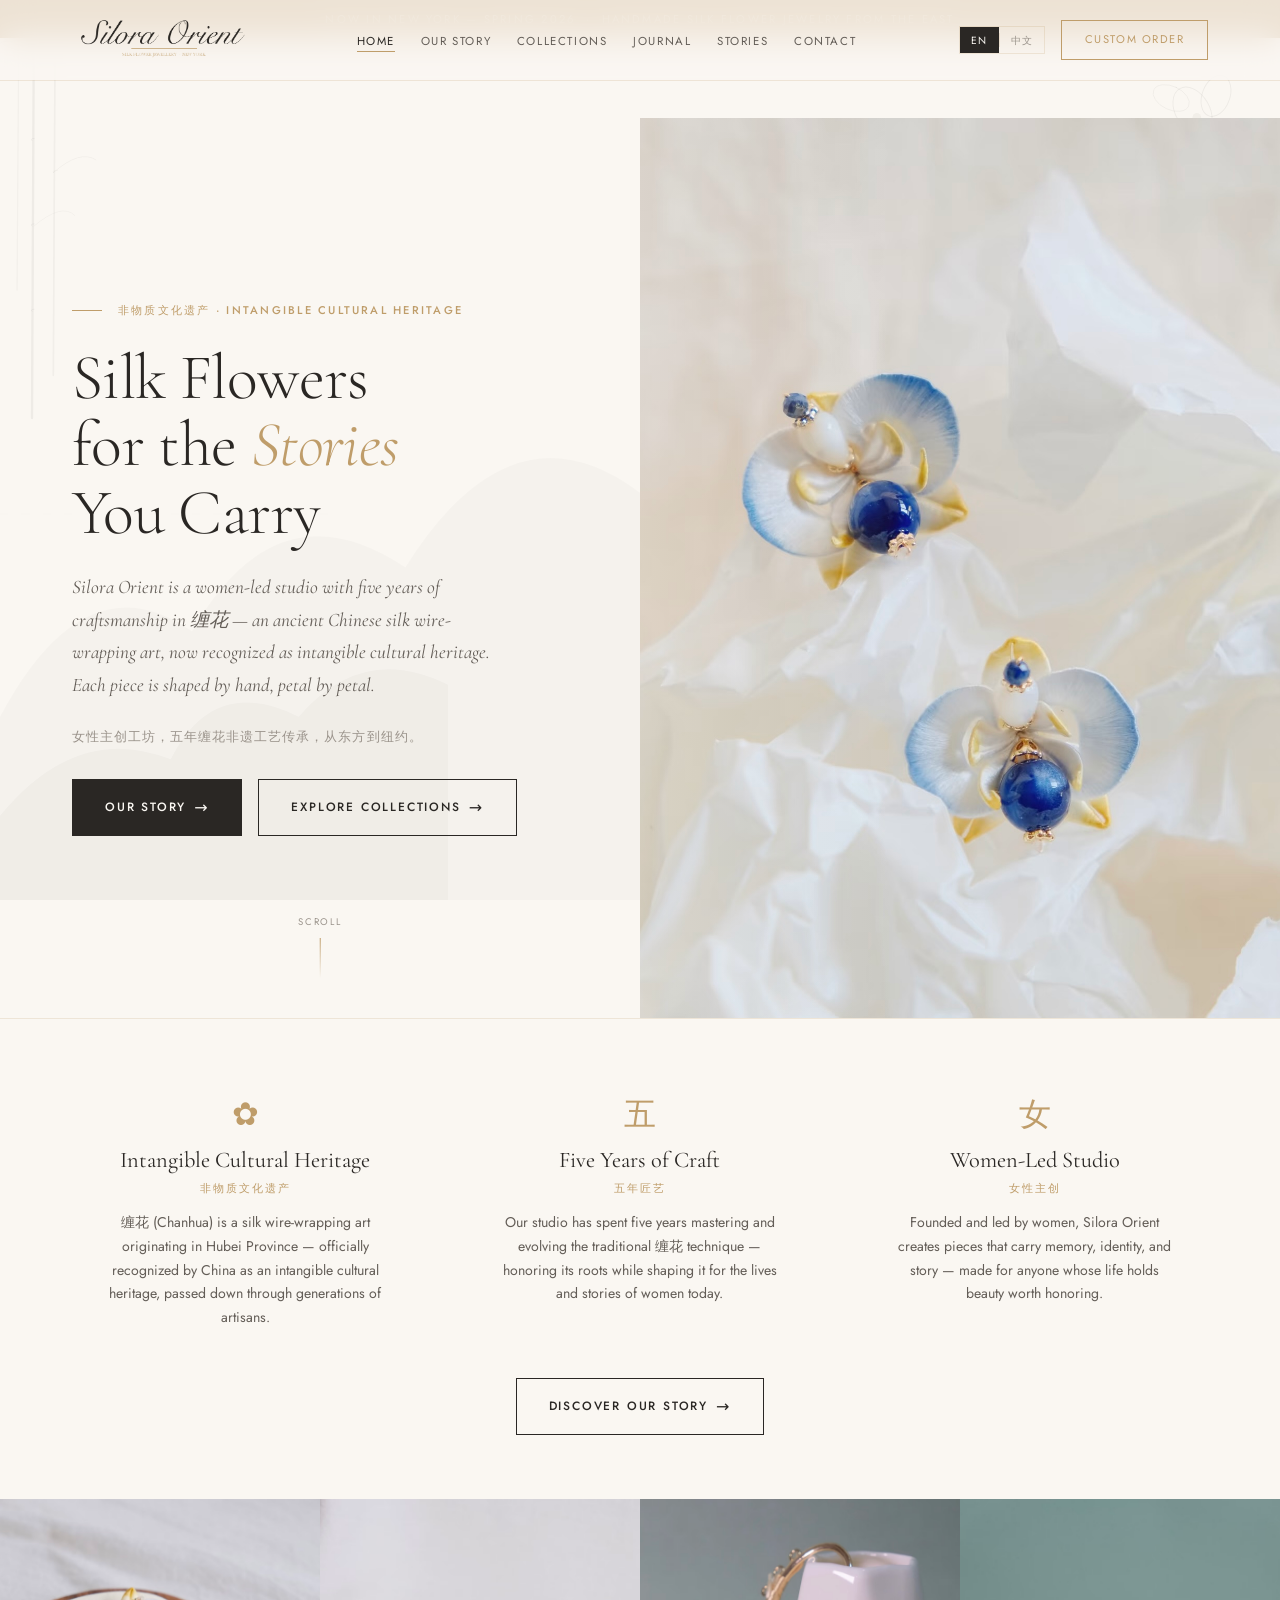
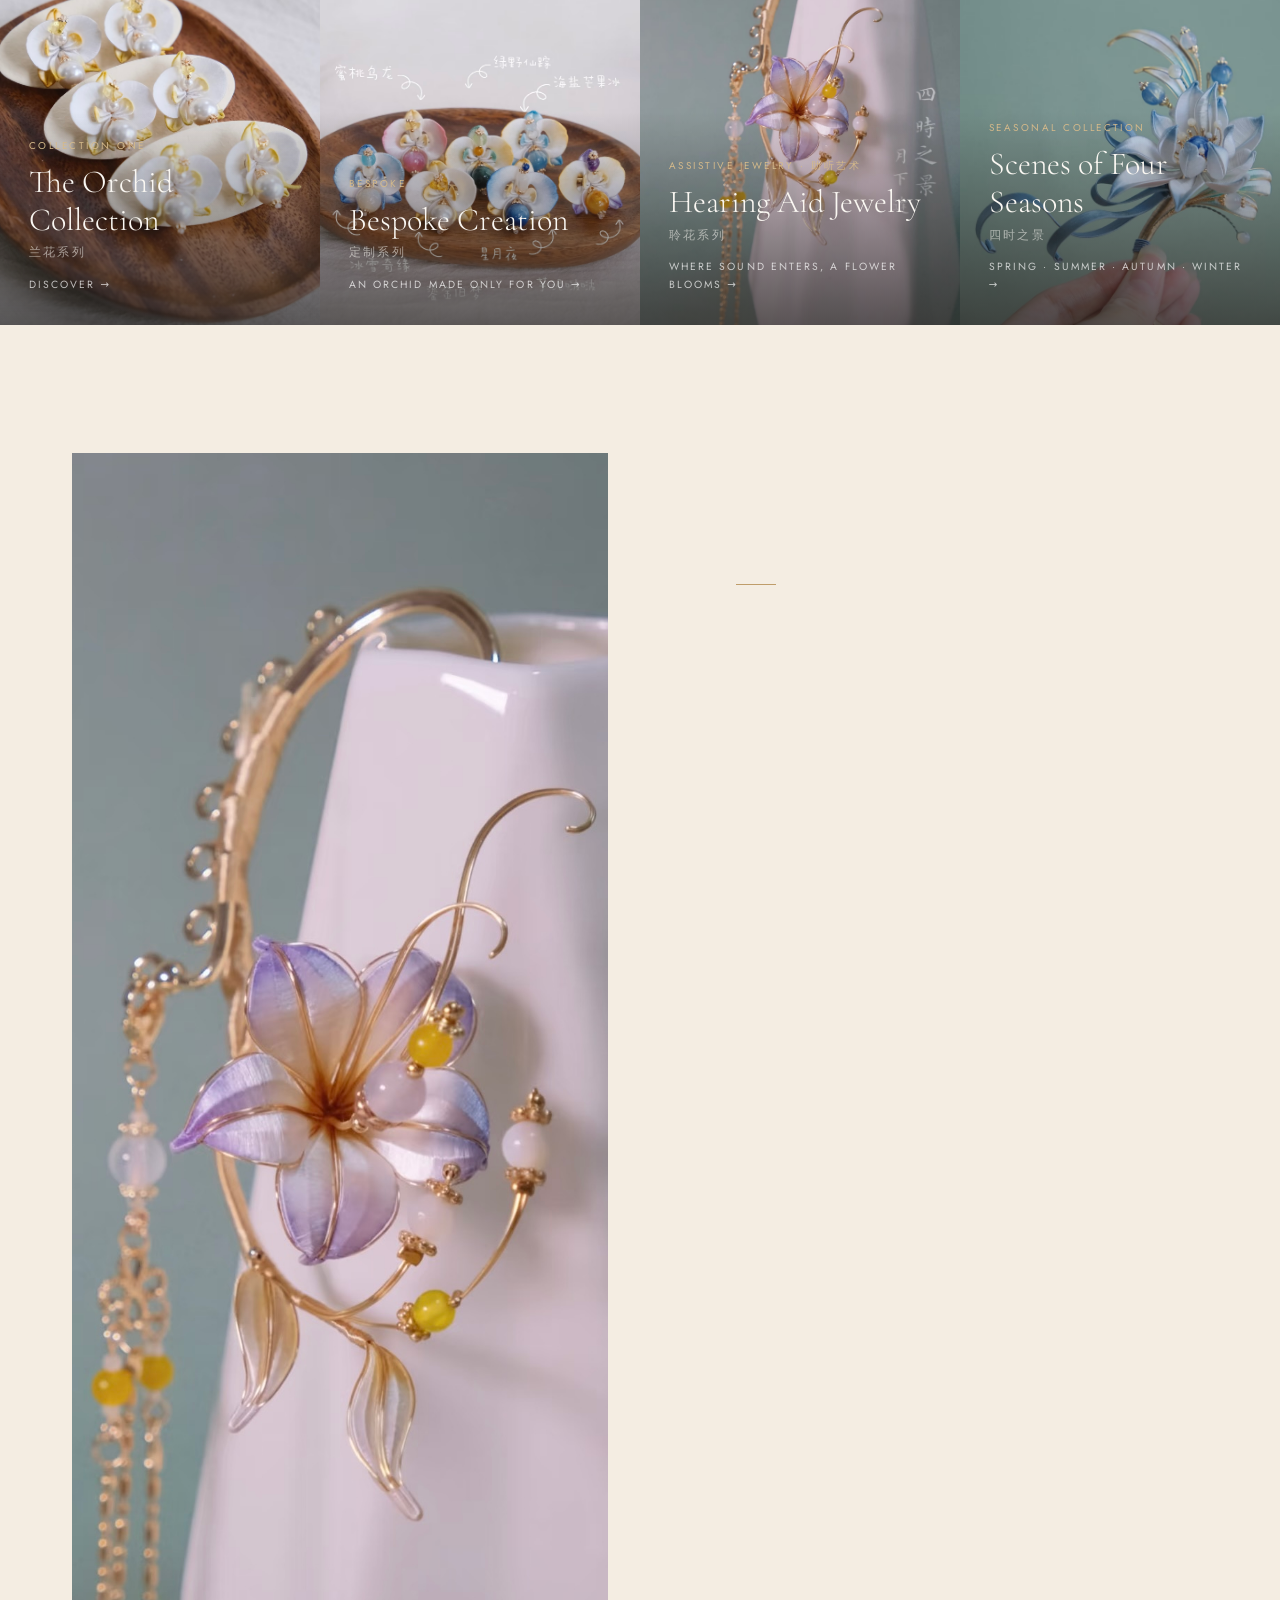
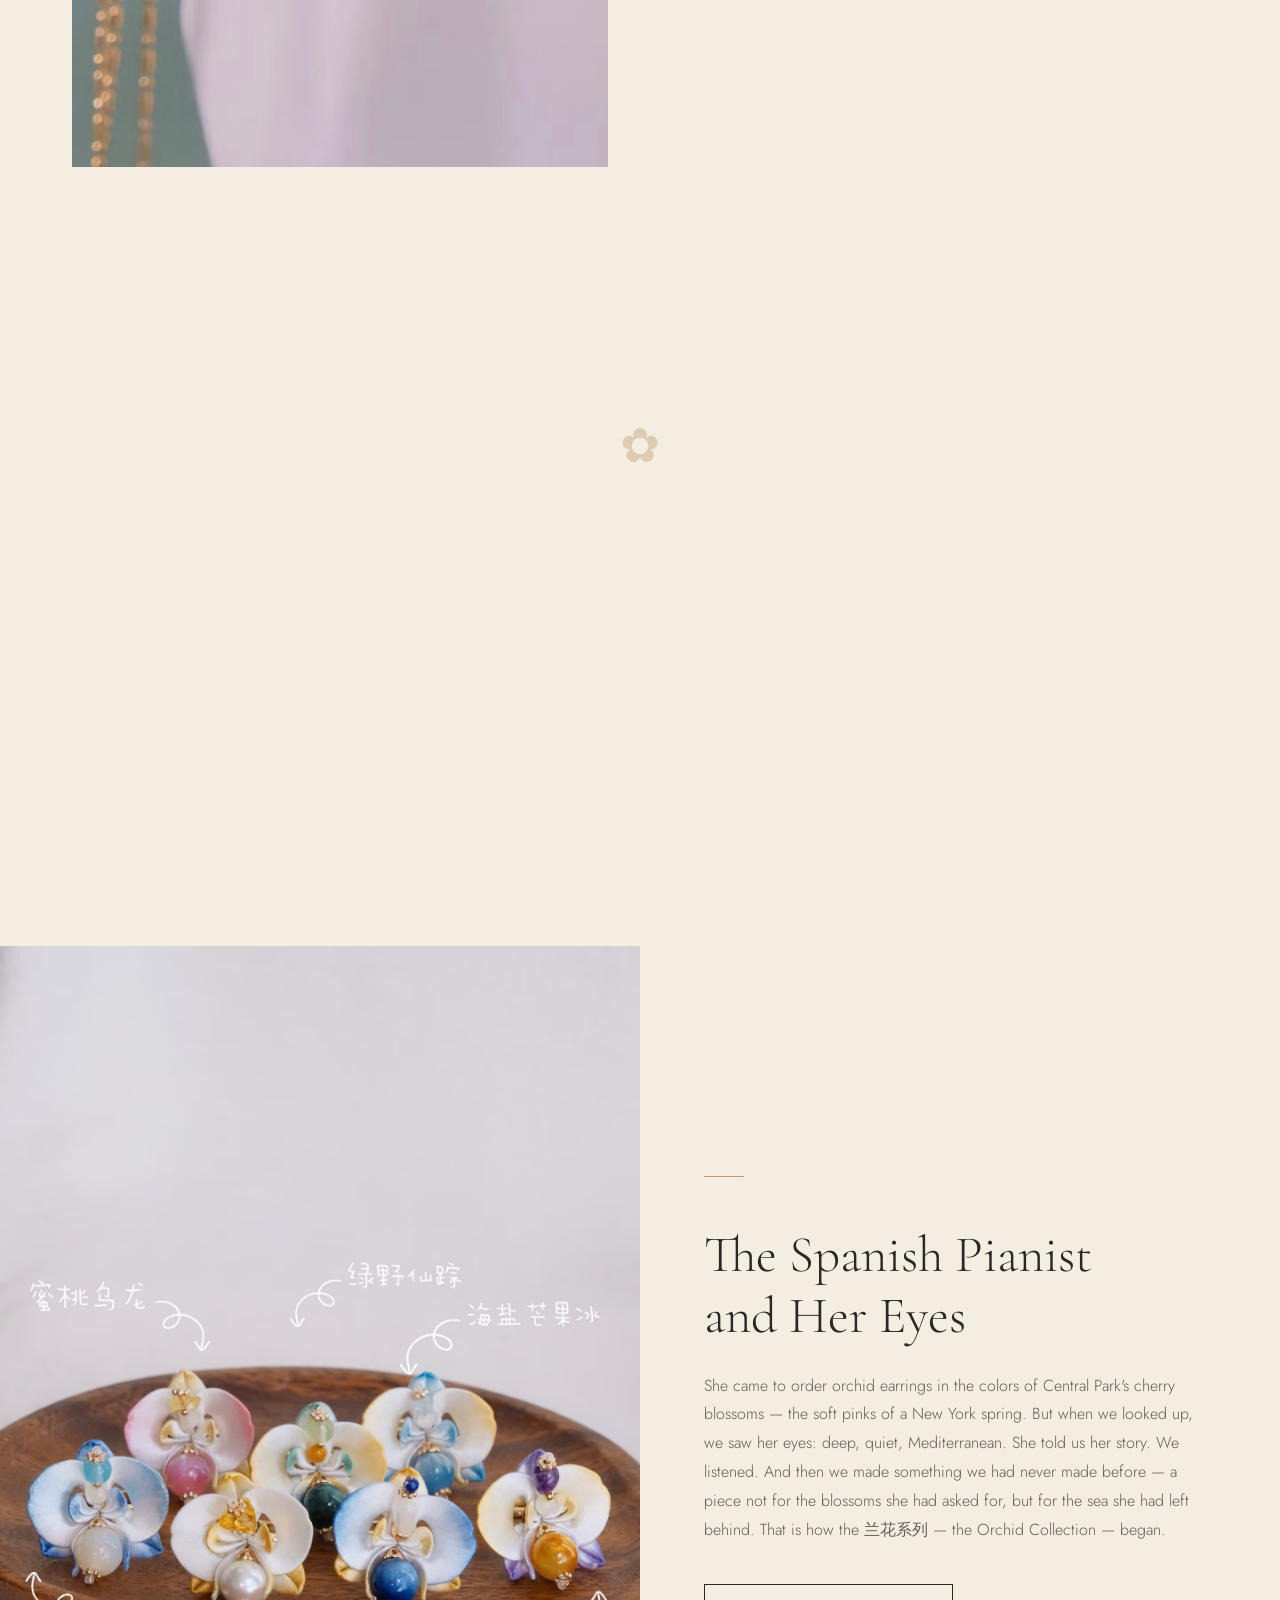
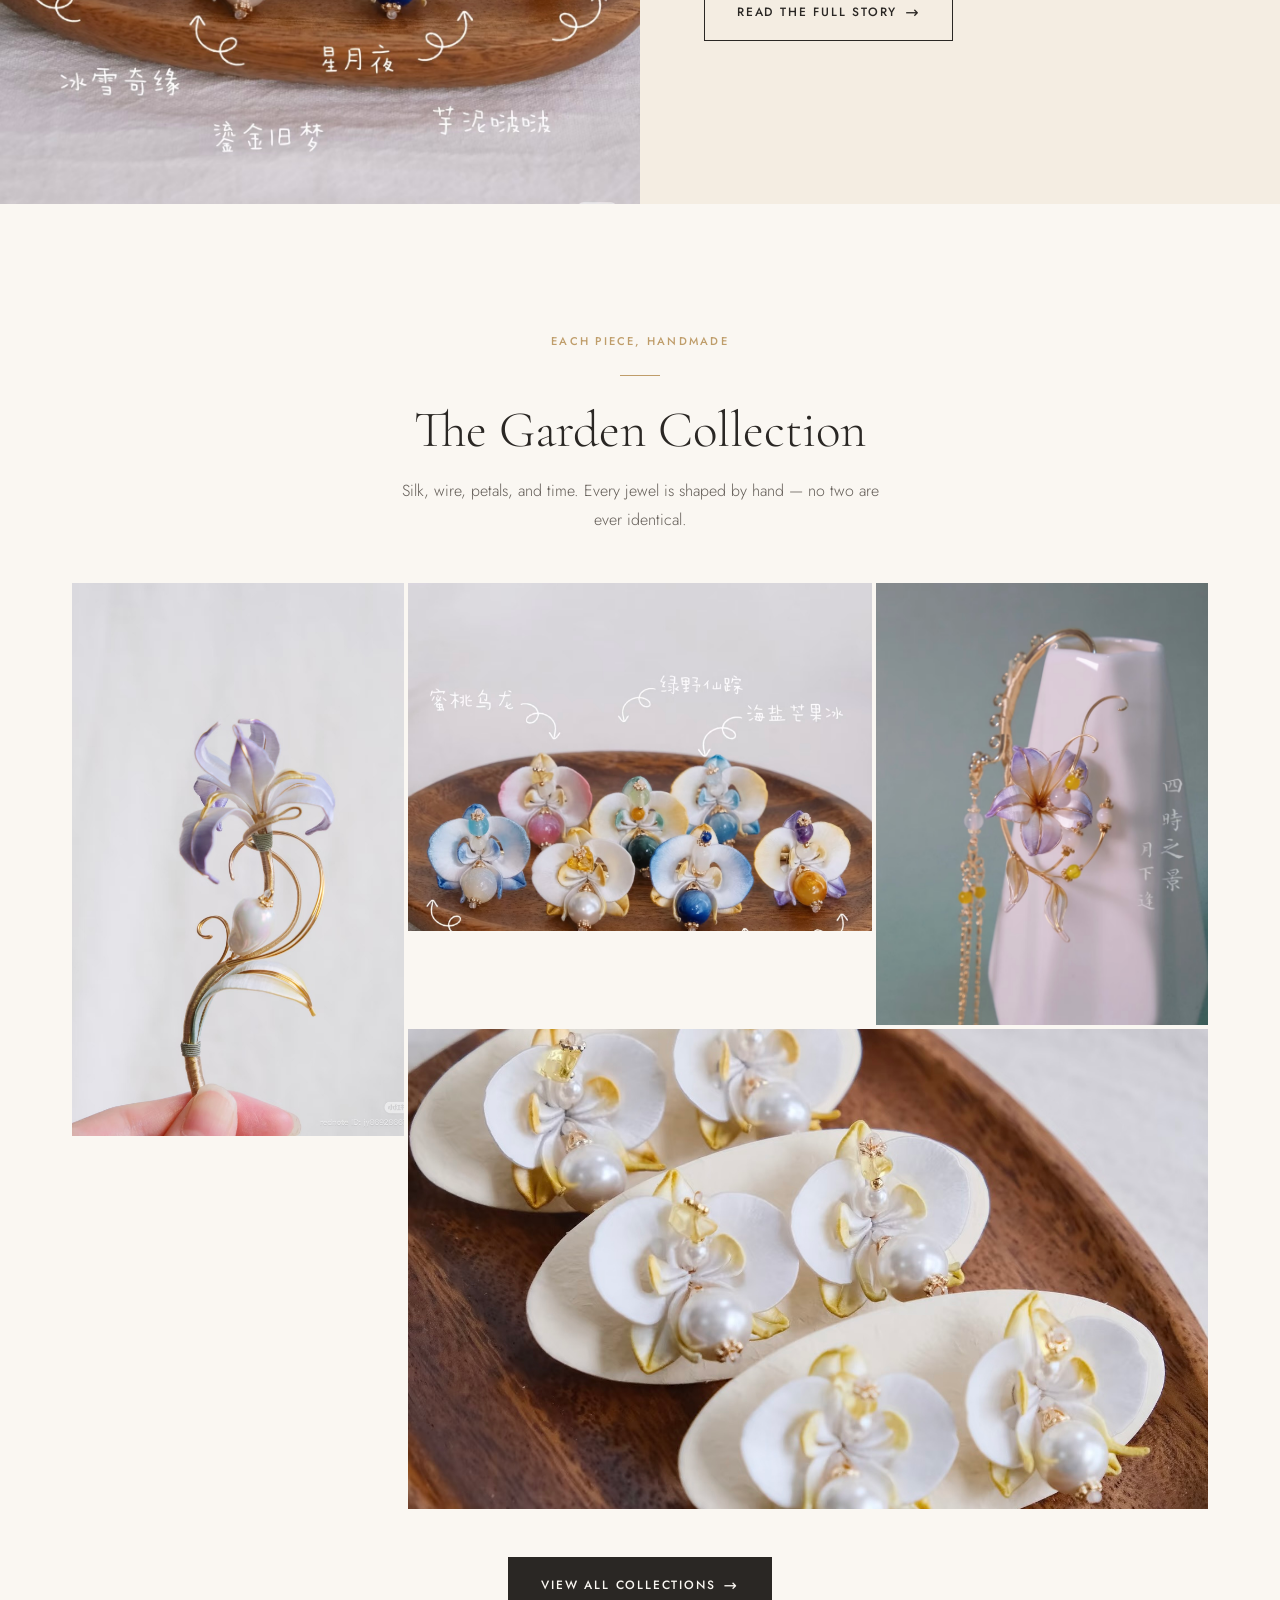
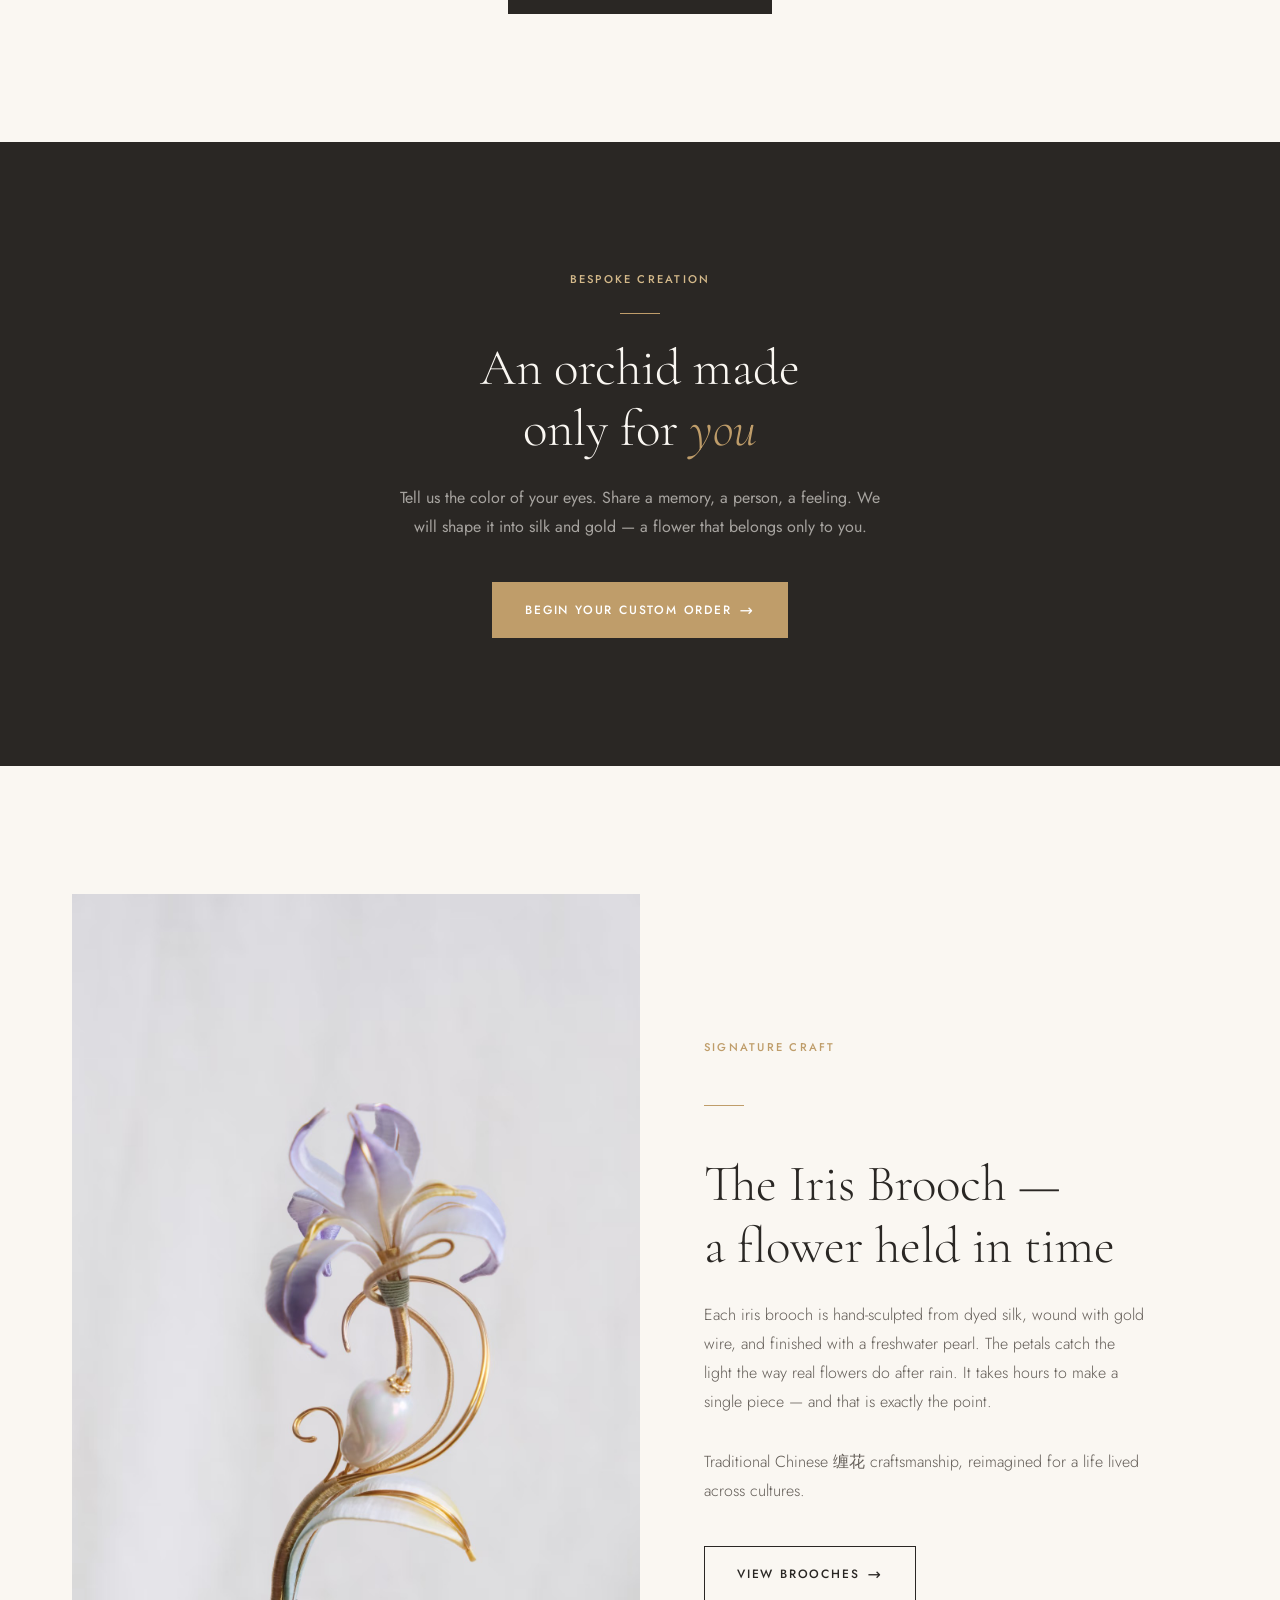
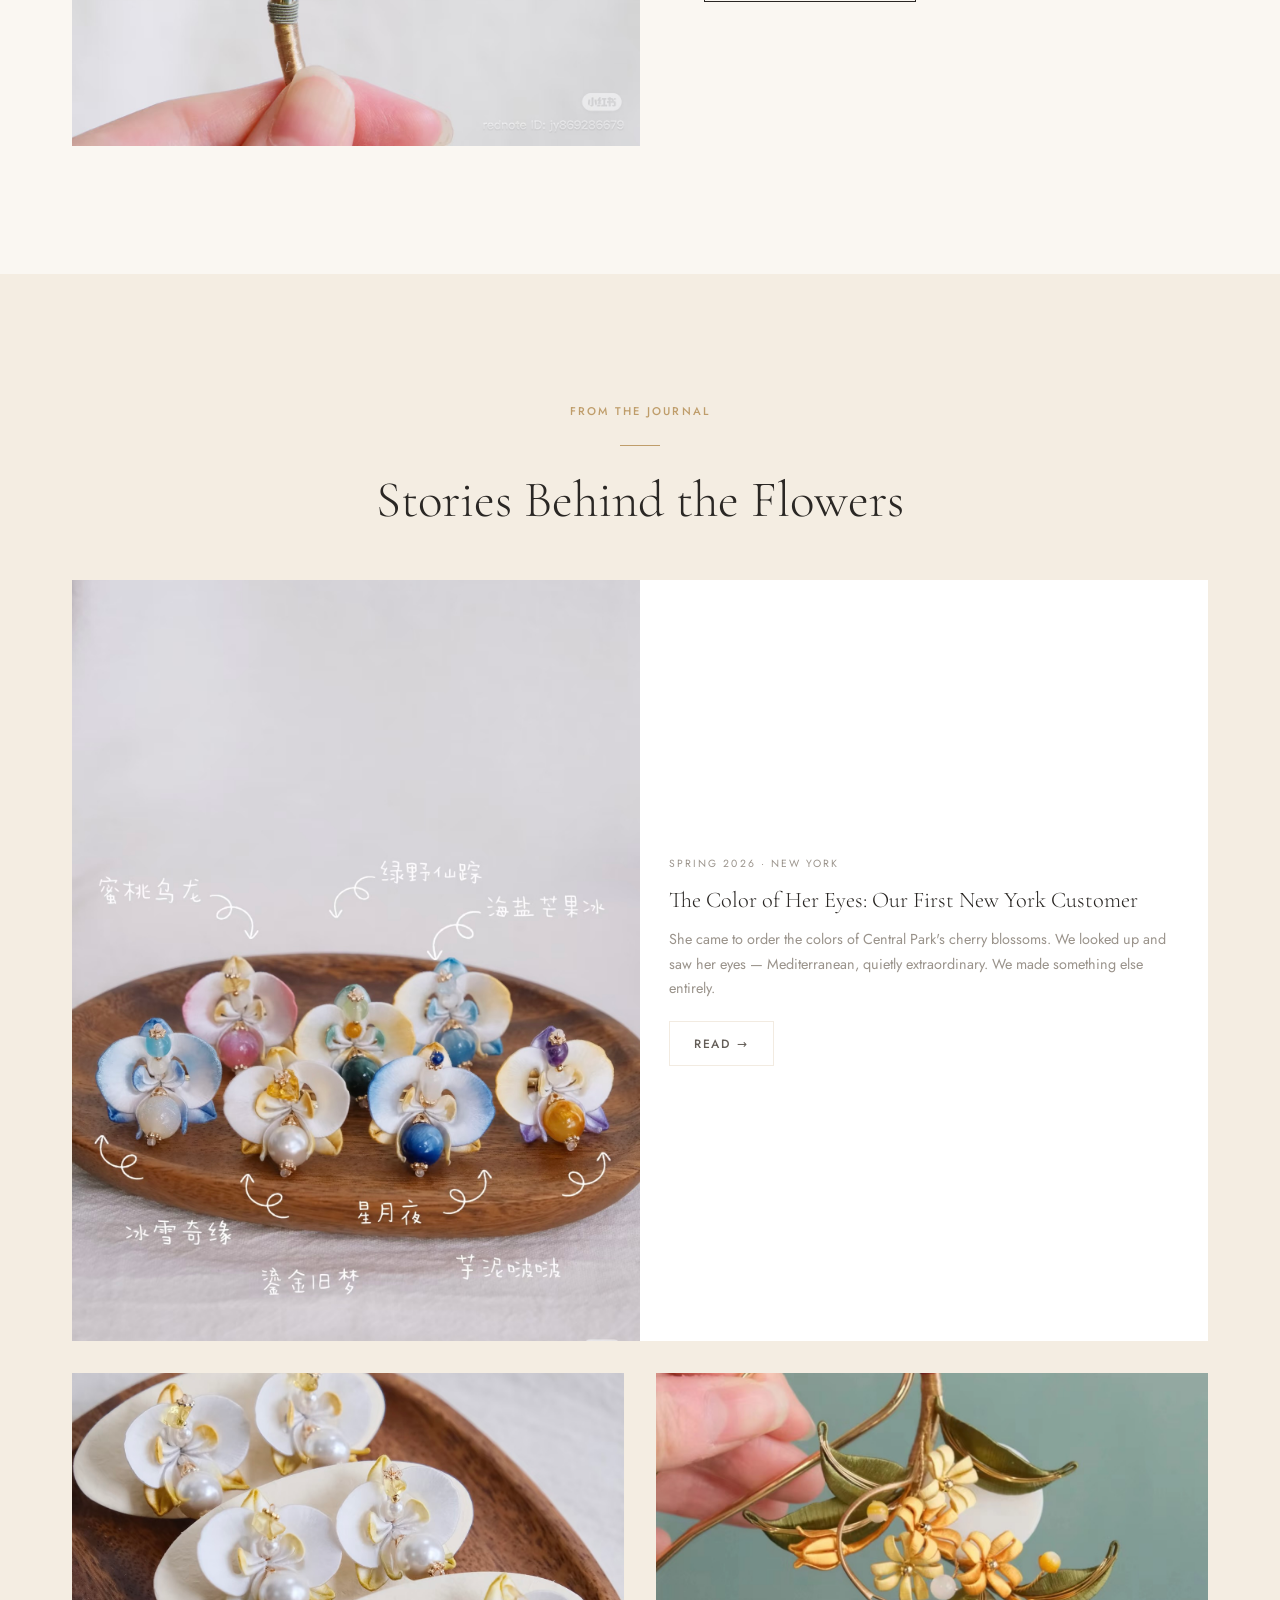
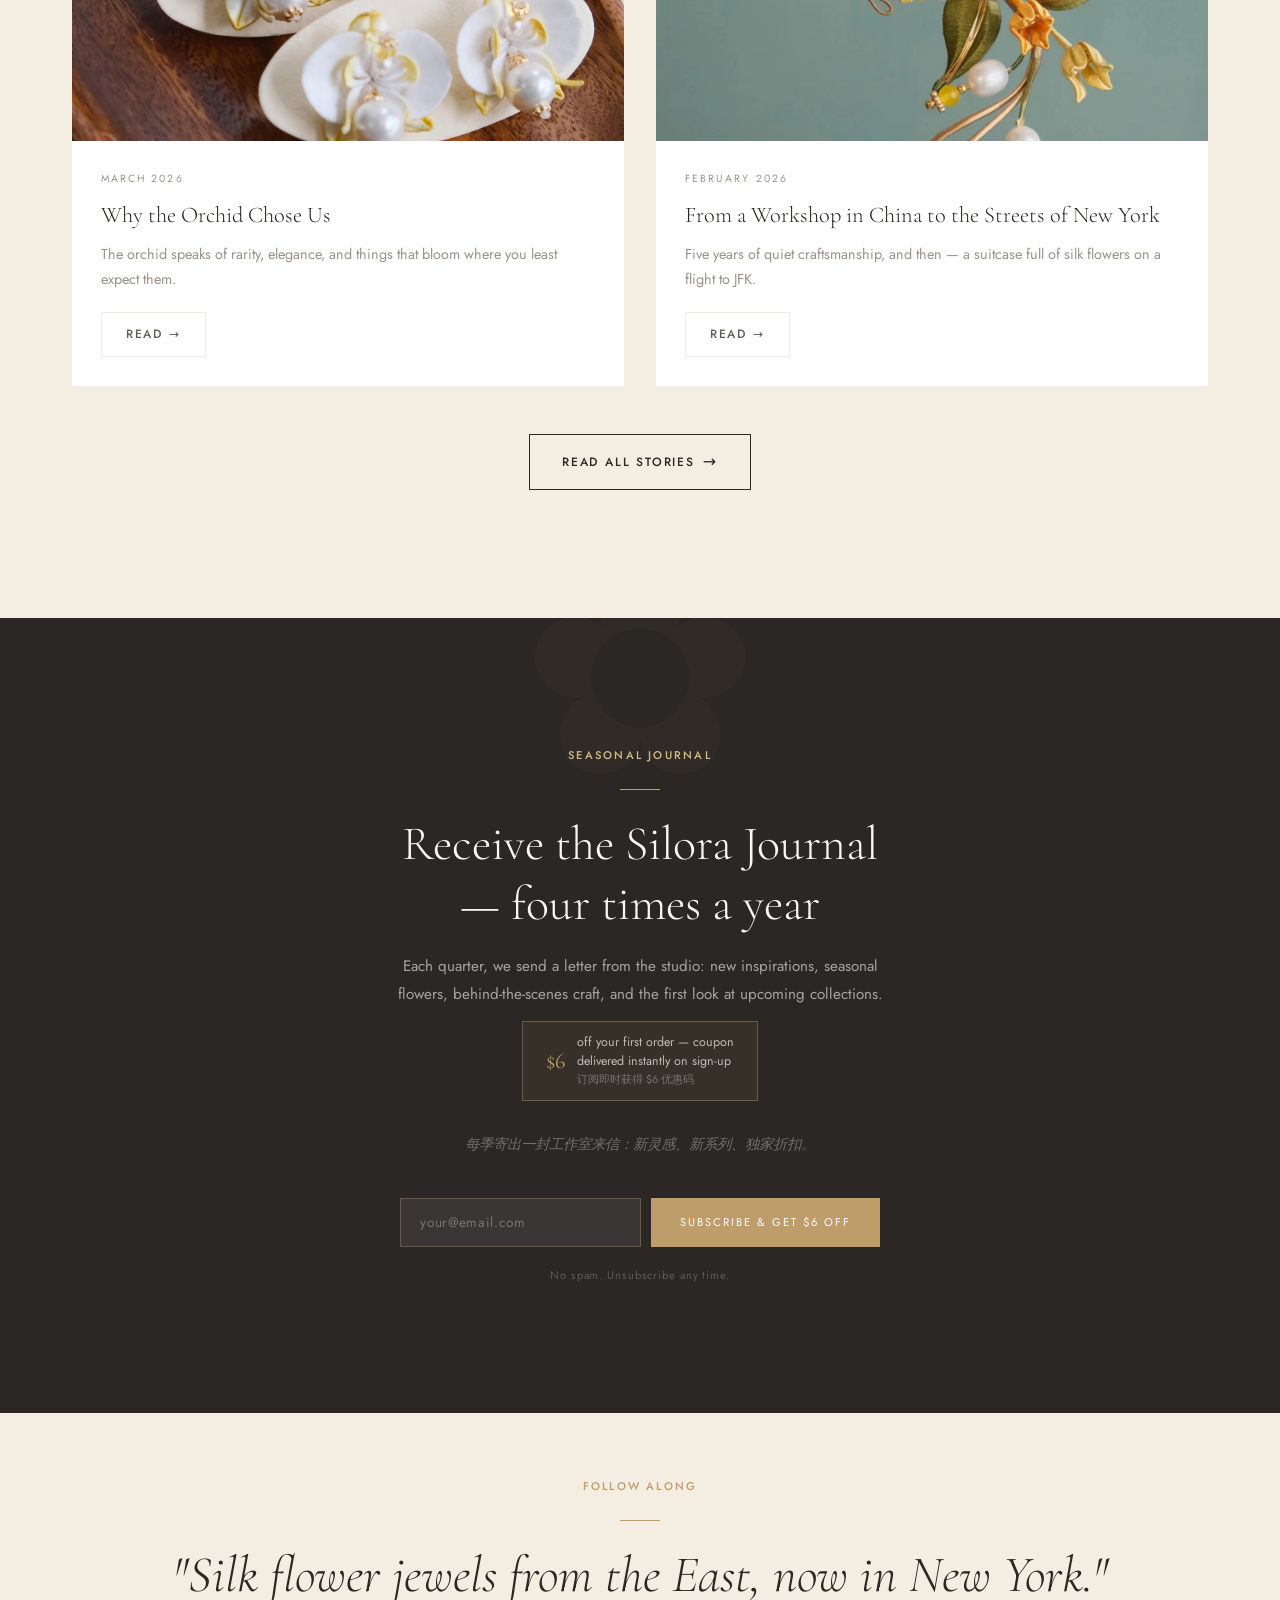
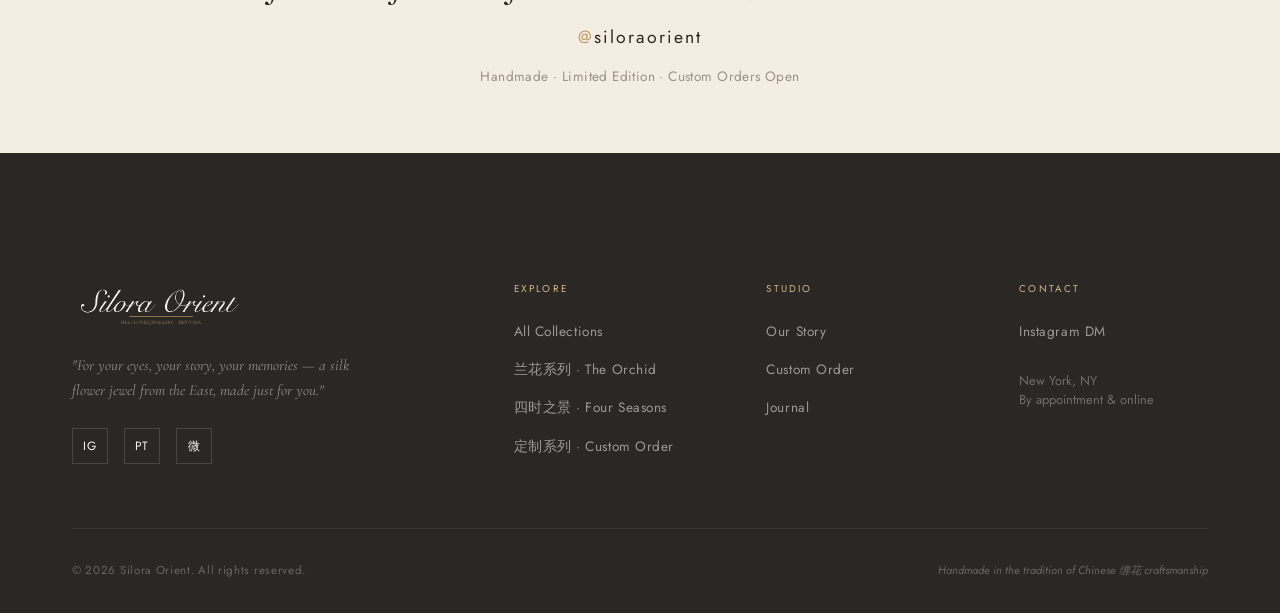
==== commit fe422b2c: "model: hide from public nav, fix sofia image paths, move to private link only - Remove 'Be My Model'" ====
--- a/index.html
+++ b/index.html
@@ -196,7 +196,6 @@
       <li><a href="other-collections.html" class="nav-link" data-i18n="nav.collections">Collections</a></li>
       <li><a href="journal.html"          class="nav-link" data-i18n="nav.journal">Journal</a></li>
       <li><a href="stories.html"          class="nav-link" data-i18n="nav.stories">Stories</a></li>
-      <li><a href="model.html"            class="nav-link" style="color:var(--gold);">Be My Model ✦</a></li>
       <li><a href="contact.html"          class="nav-link" data-i18n="nav.contact">Contact</a></li>
     </ul>
     <div style="display:flex; align-items:center; gap:1rem;">
@@ -220,7 +219,6 @@
   <a href="other-collections.html" class="nav-link" data-i18n="nav.collections">Collections</a>
   <a href="journal.html"          class="nav-link" data-i18n="nav.journal">Journal</a>
   <a href="stories.html"          class="nav-link" data-i18n="nav.stories">Stories</a>
-  <a href="model.html"            class="nav-link" style="color:var(--gold);">Be My Model ✦</a>
   <a href="contact.html"          class="nav-link" data-i18n="nav.contact">Contact</a>
   <a href="custom.html" class="btn btn-gold" style="margin-top:1rem;" data-i18n="nav.custom_order">Custom Order</a>
 </div>
